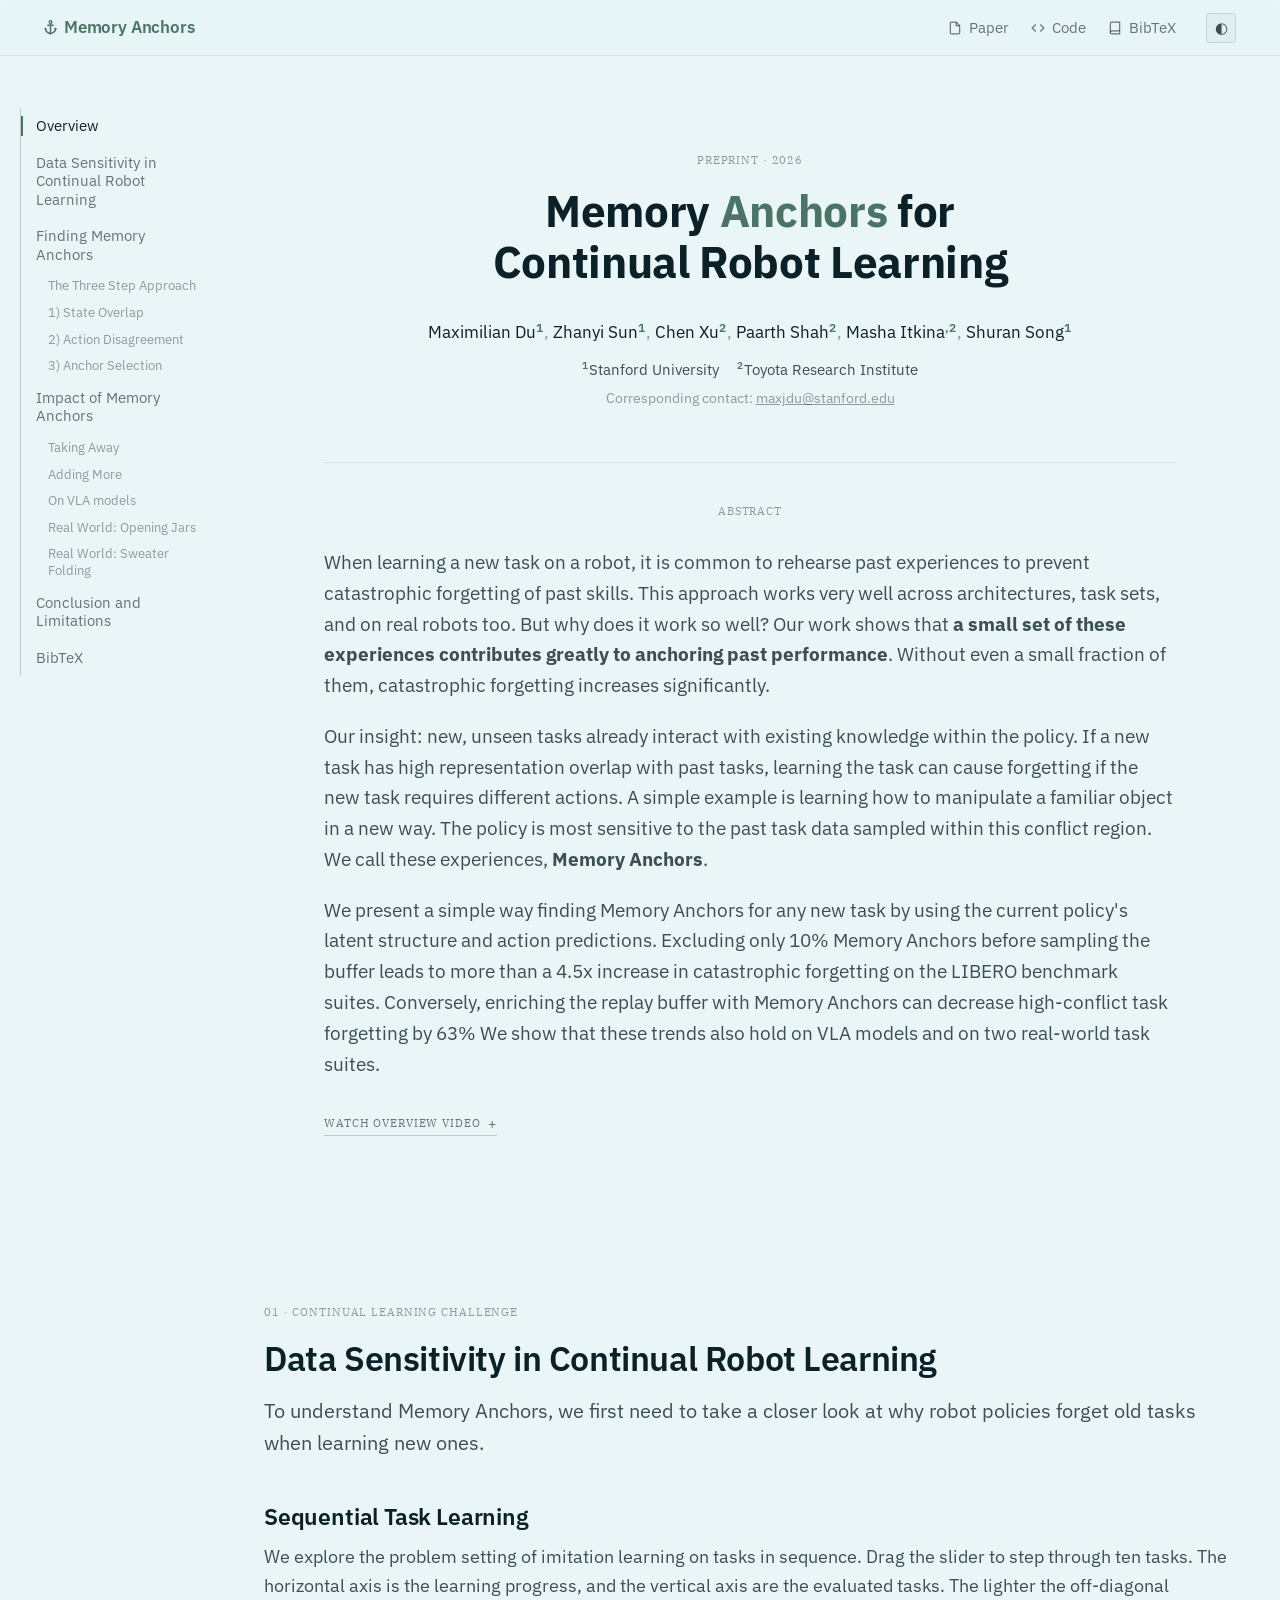
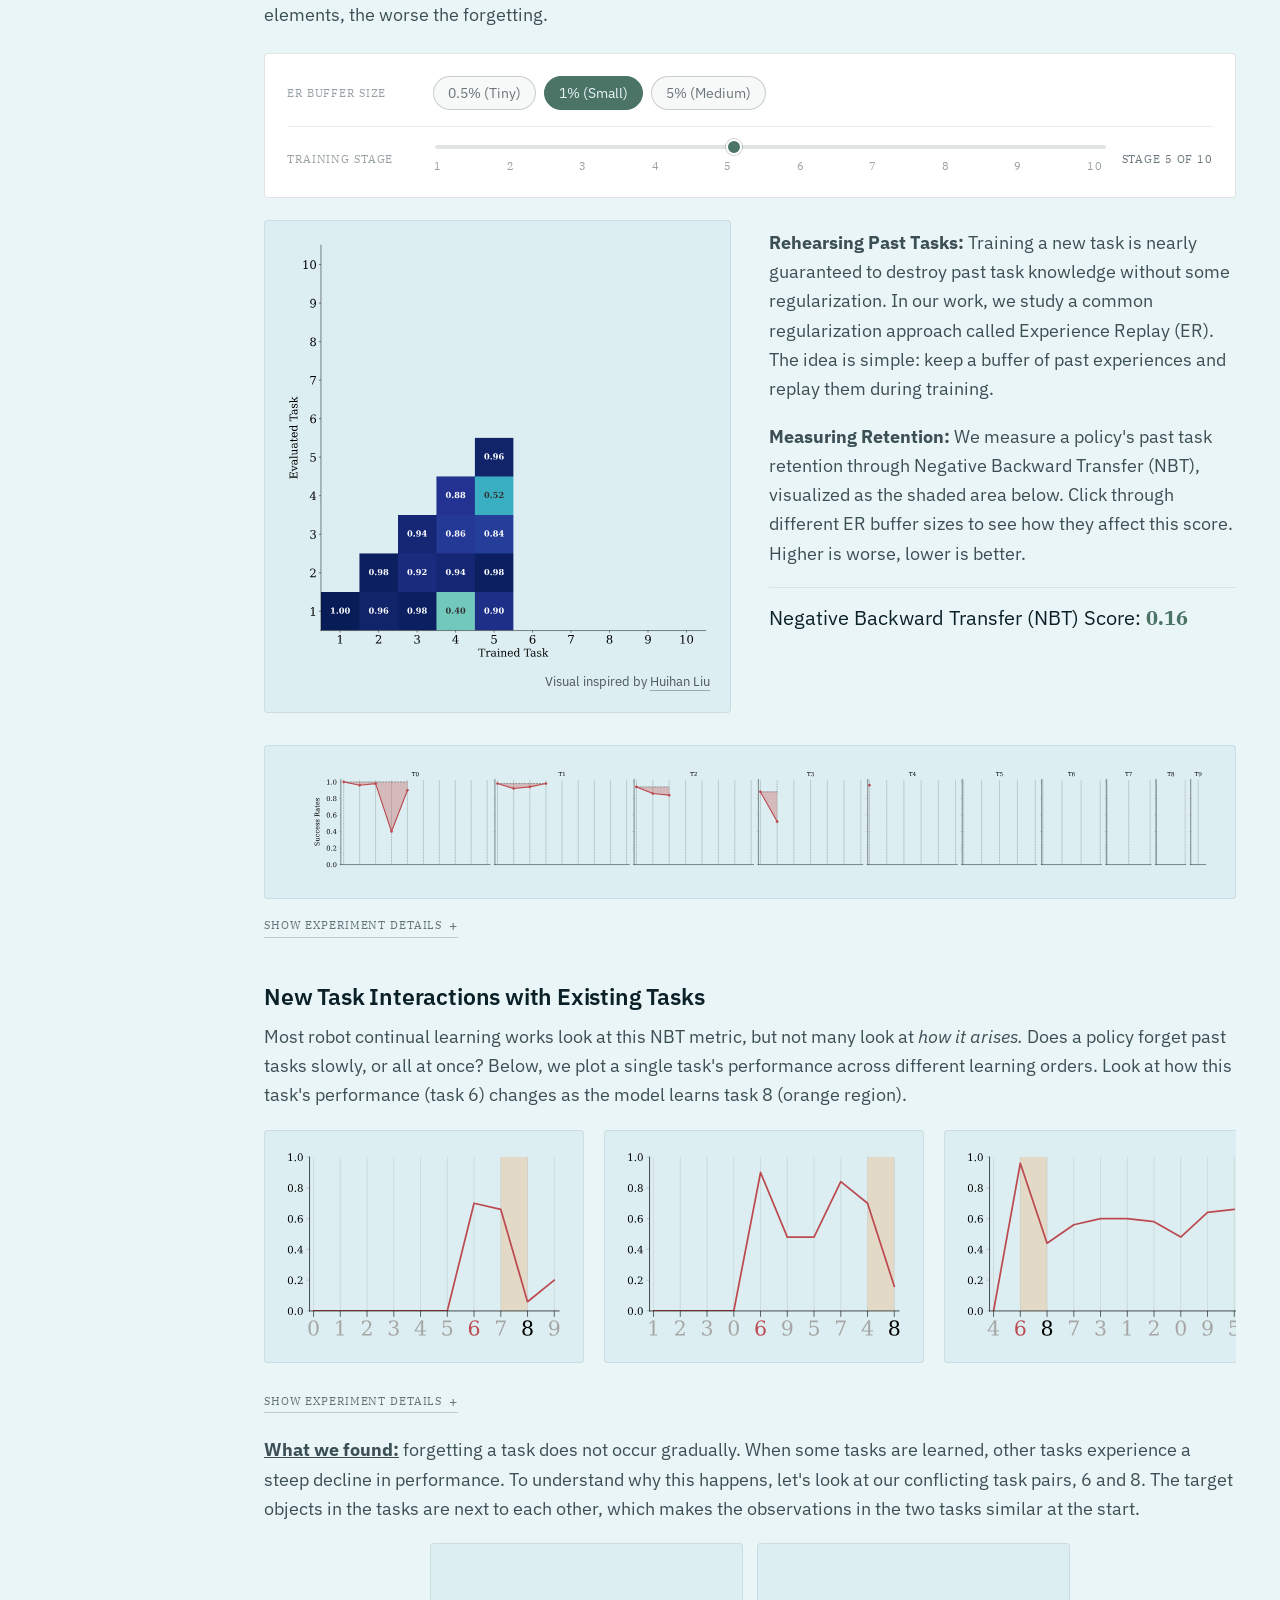
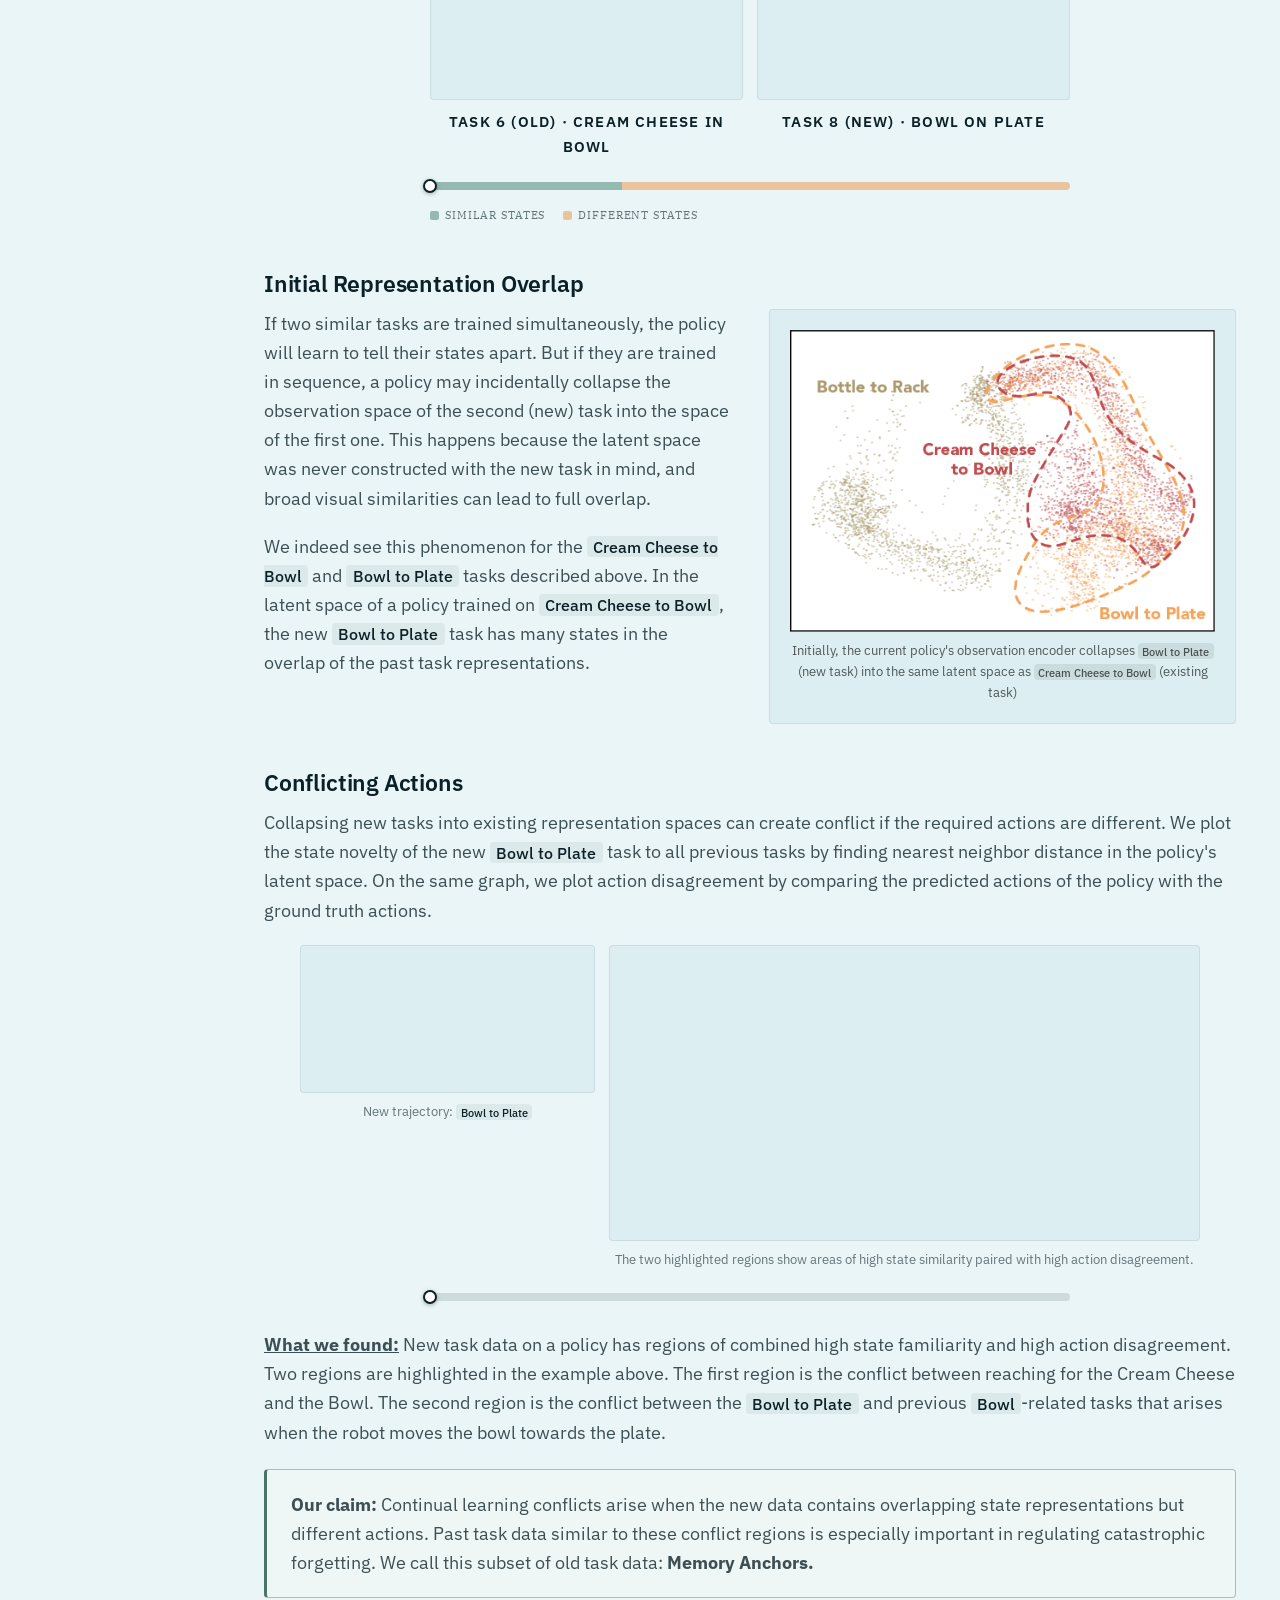
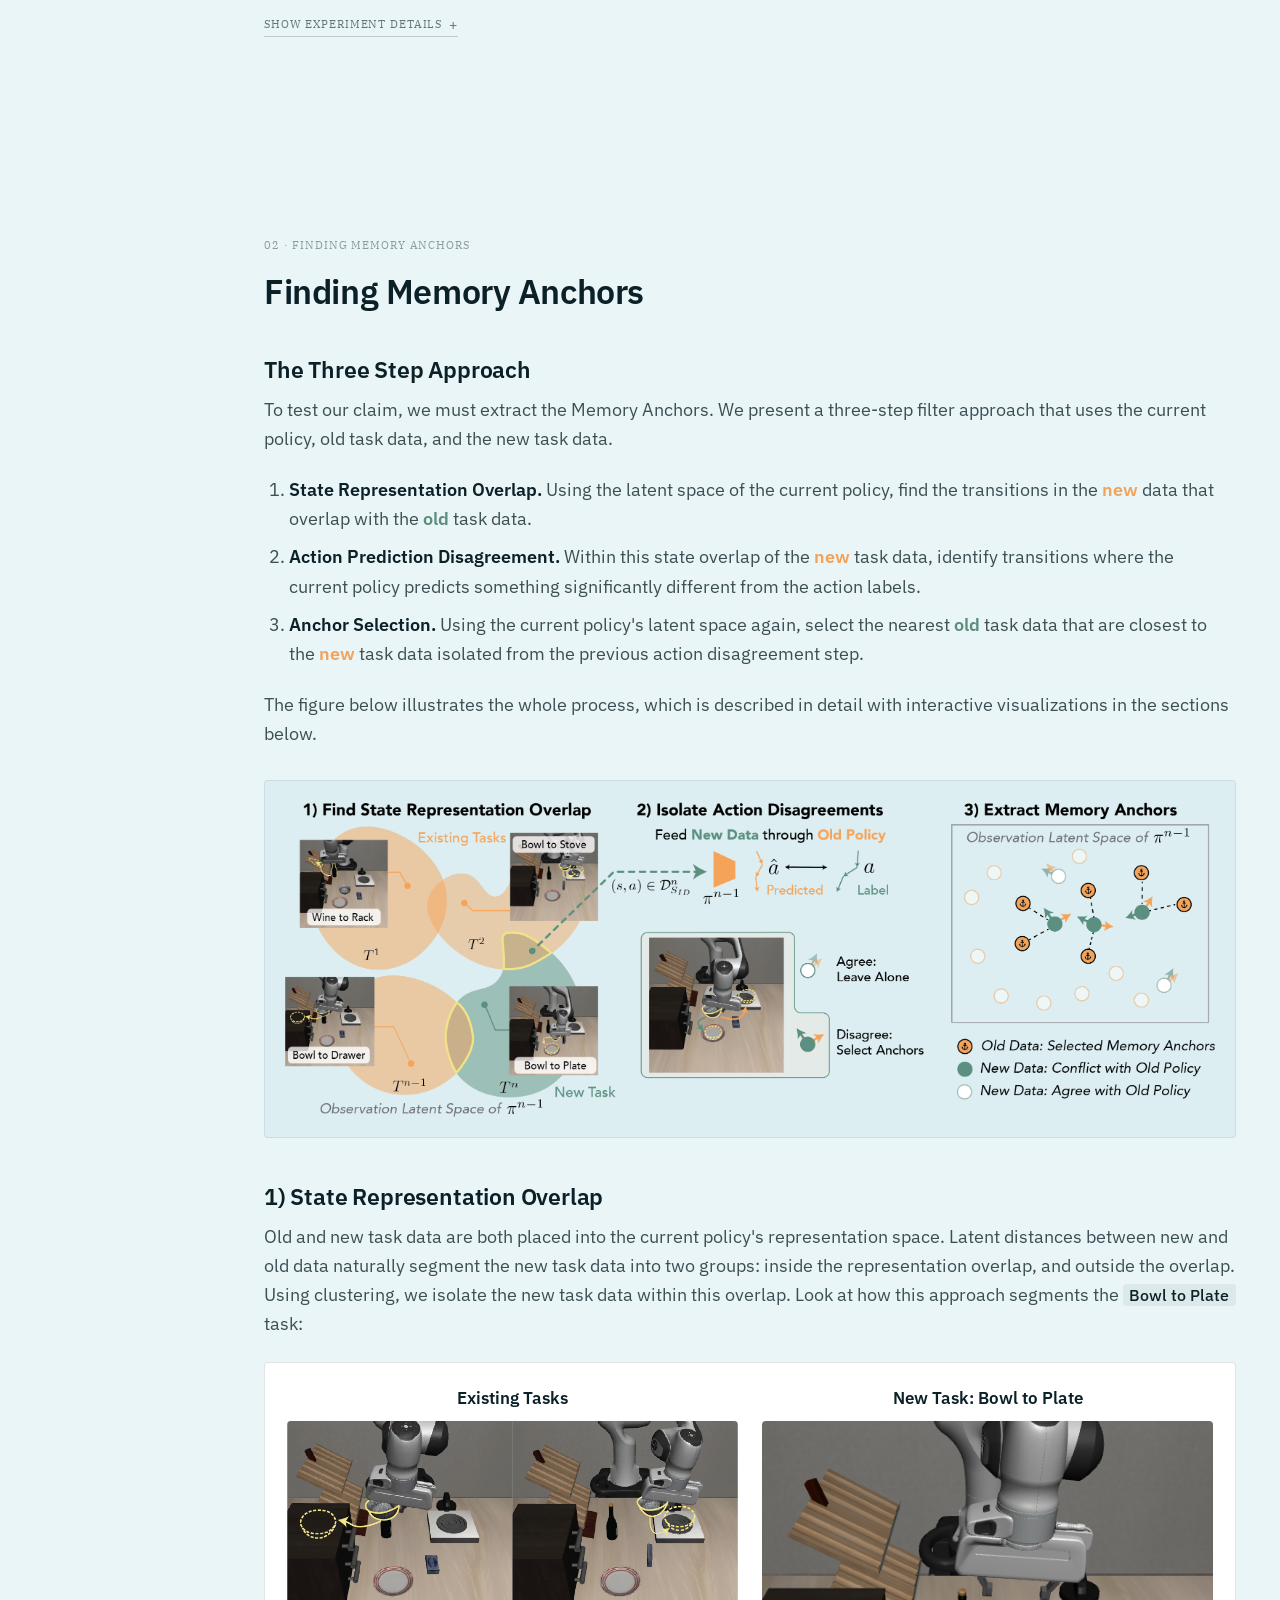
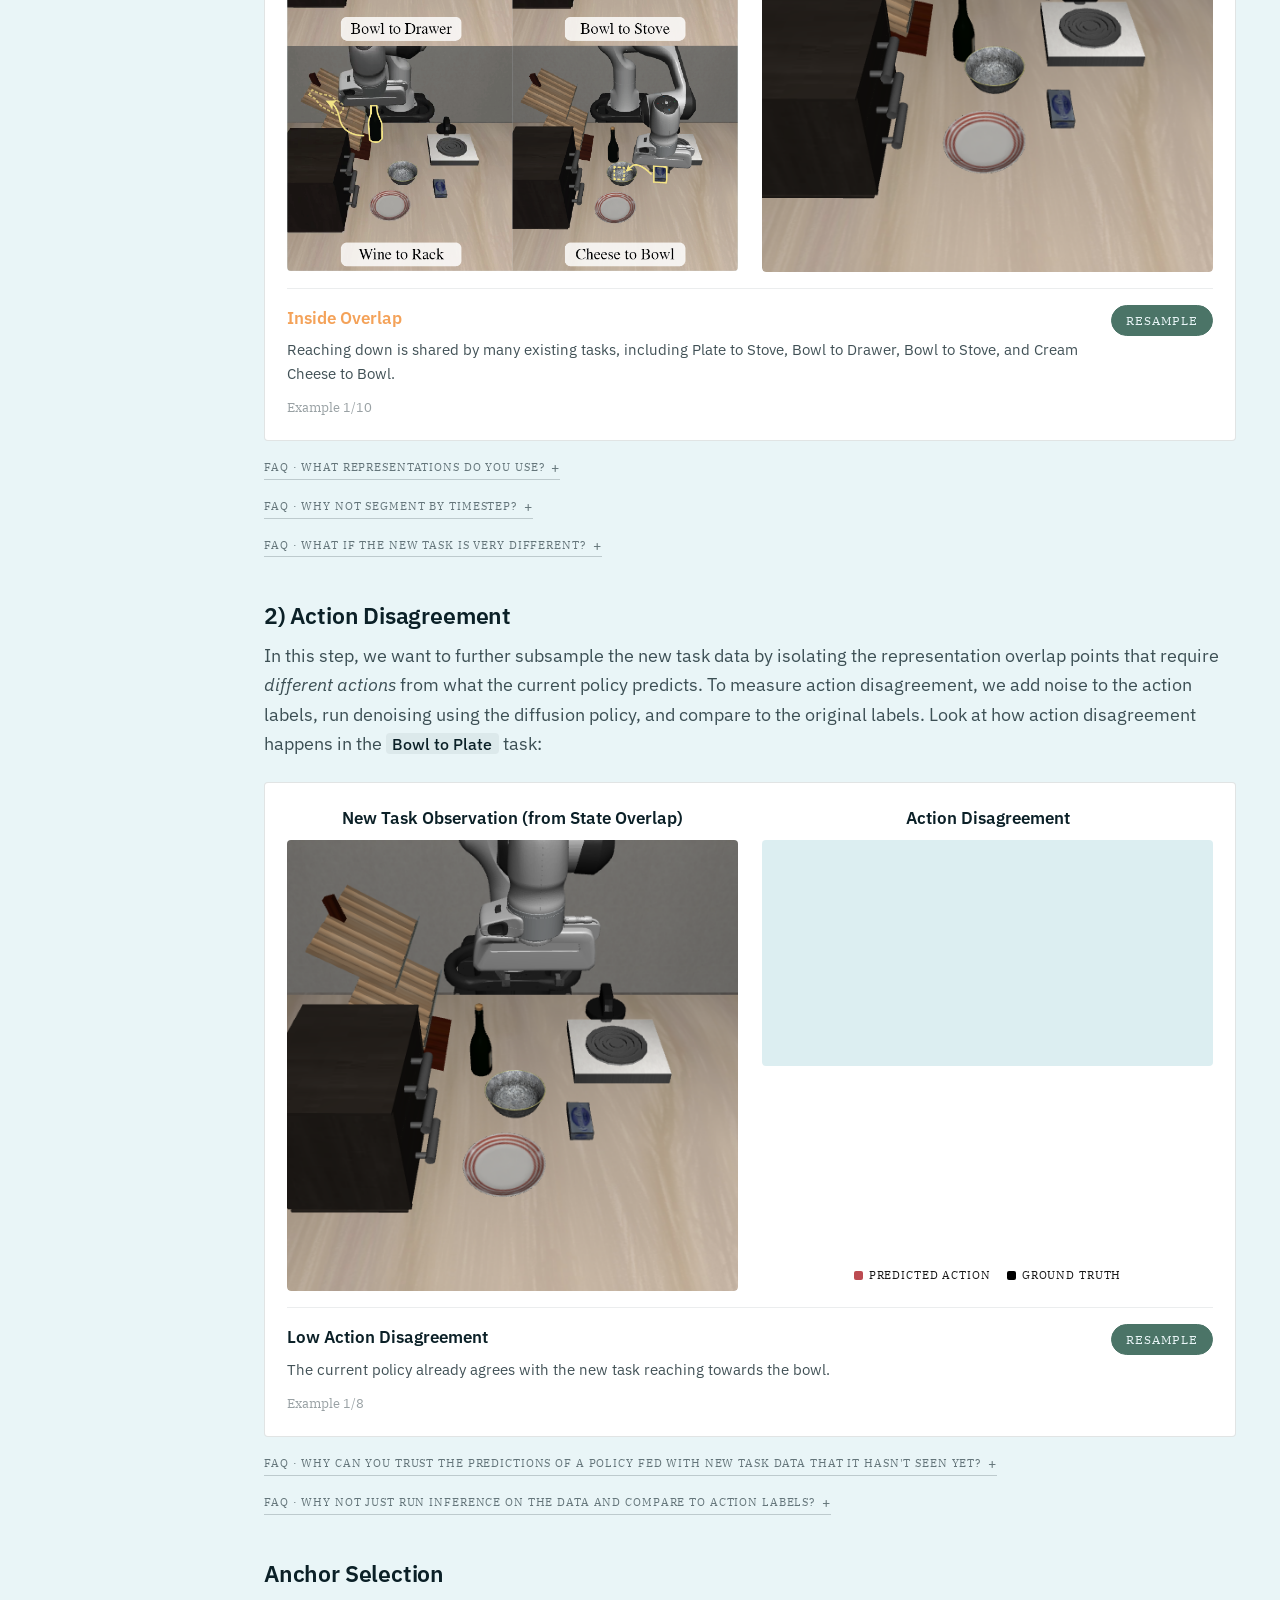
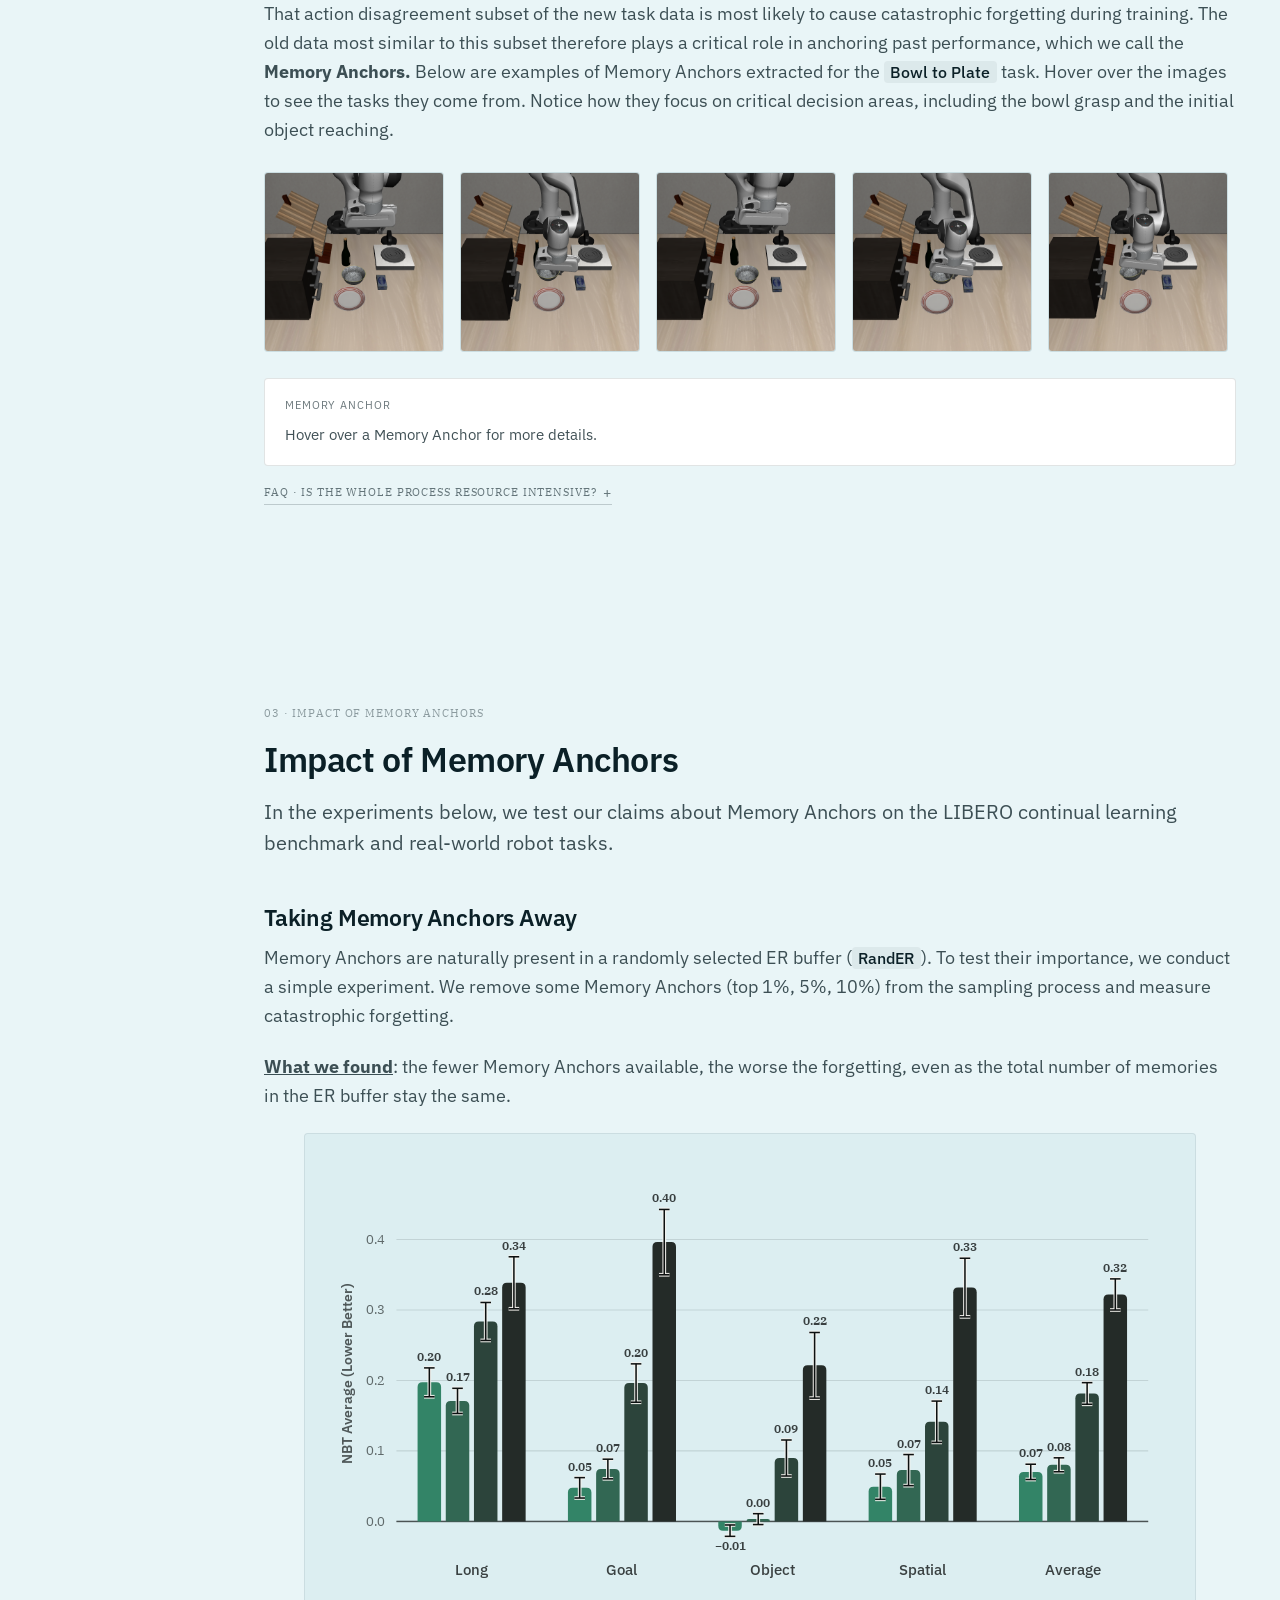
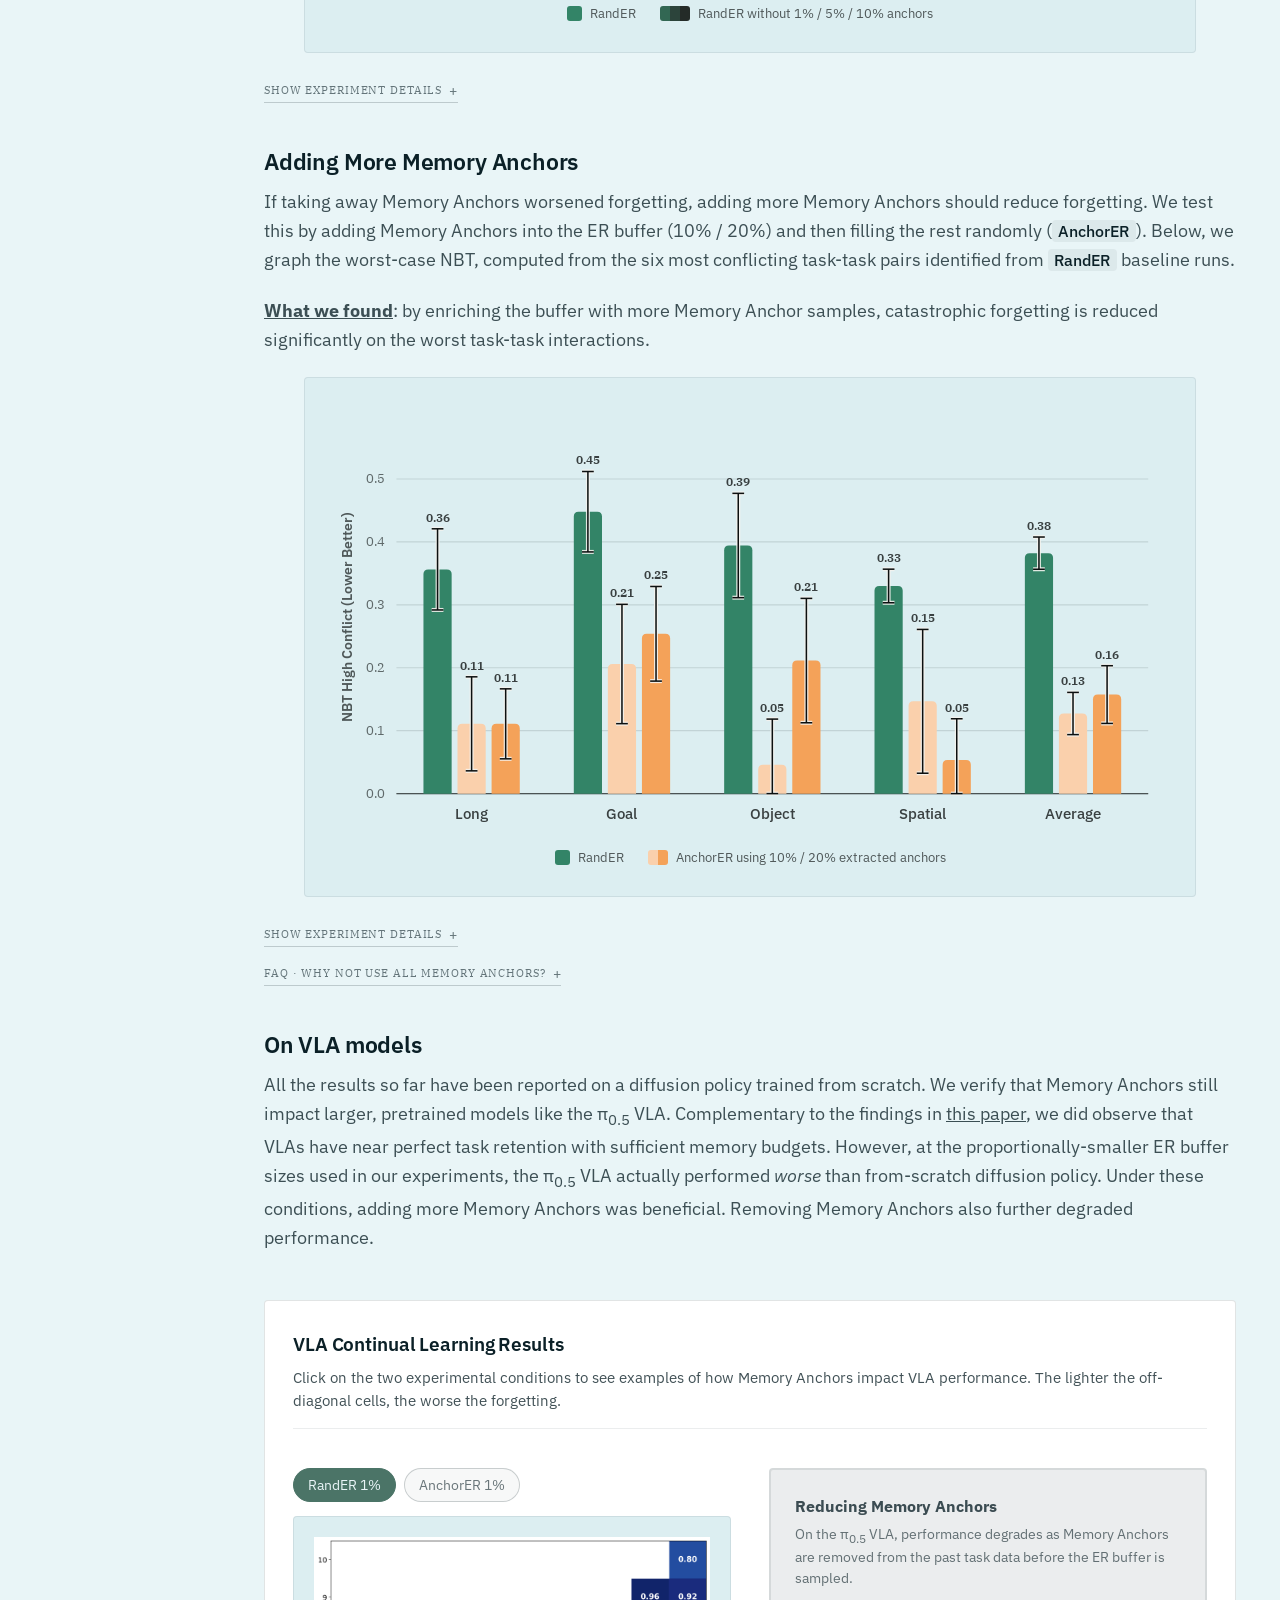
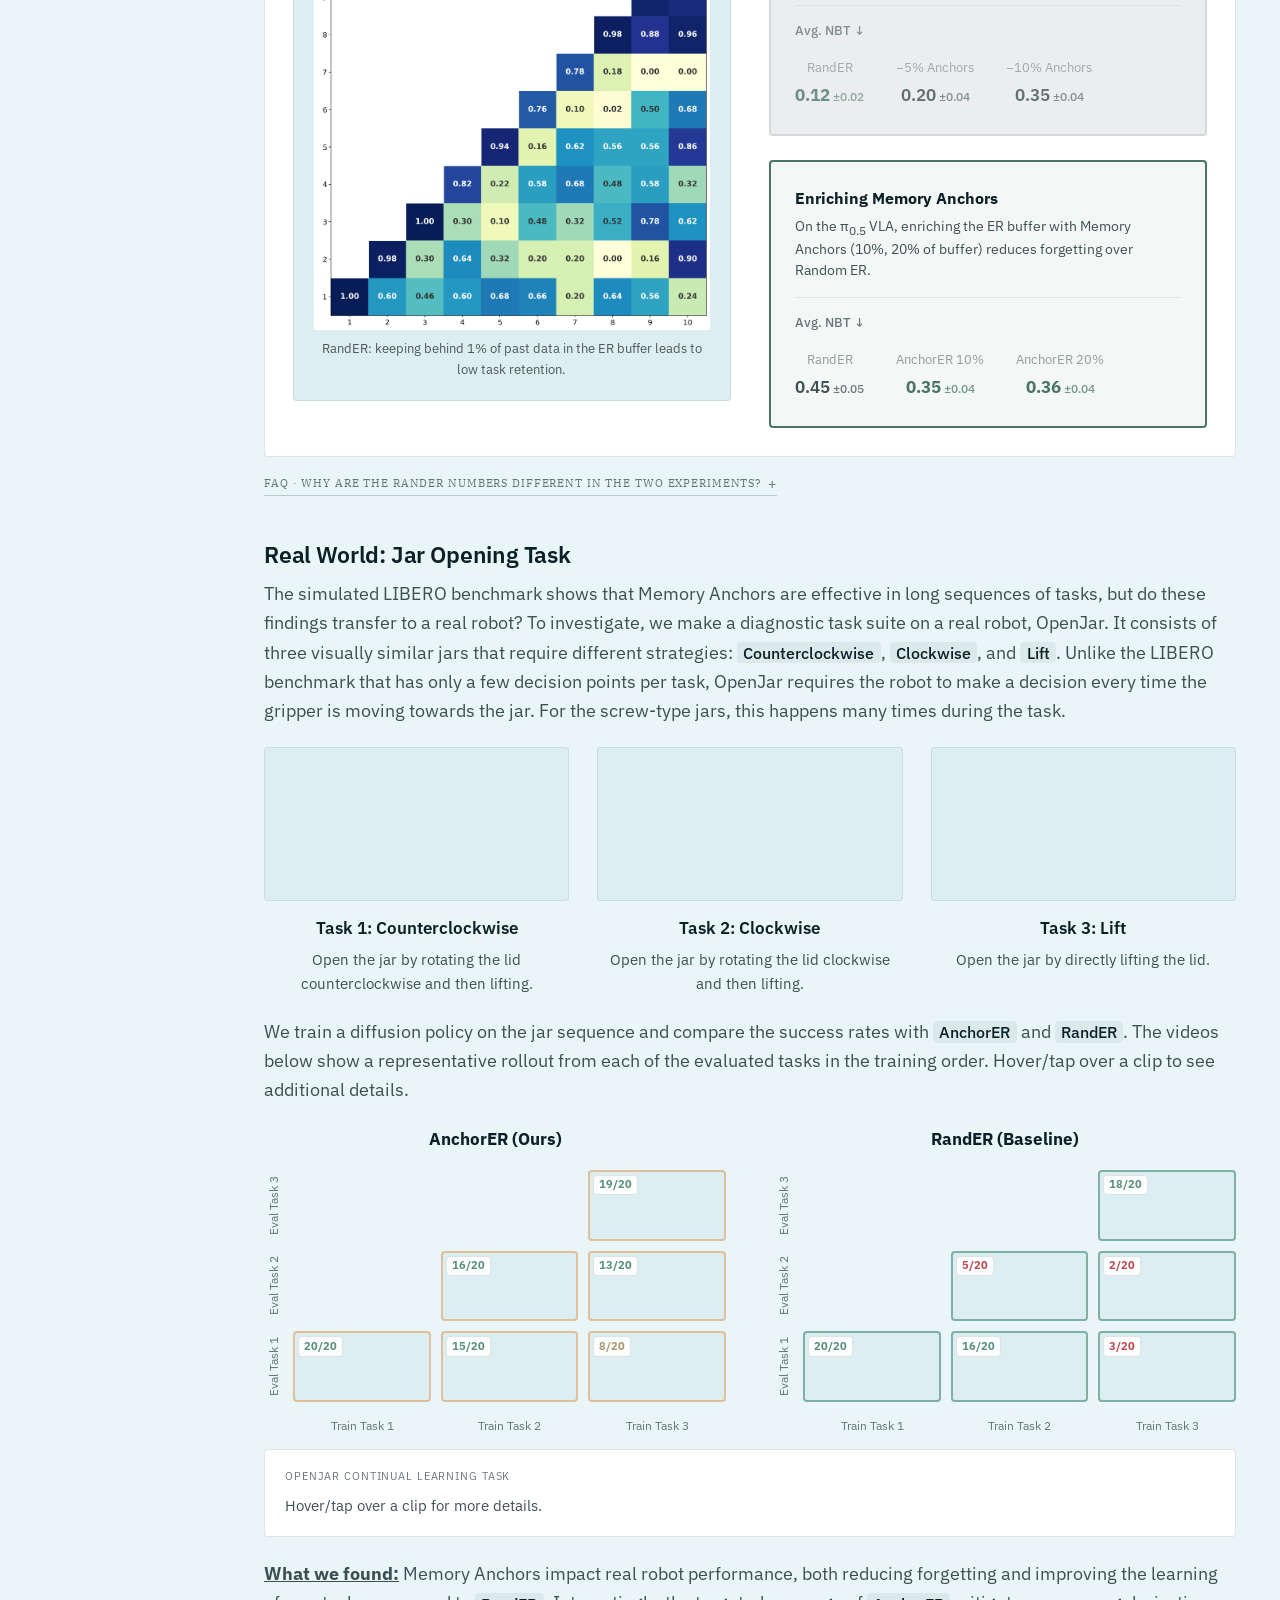
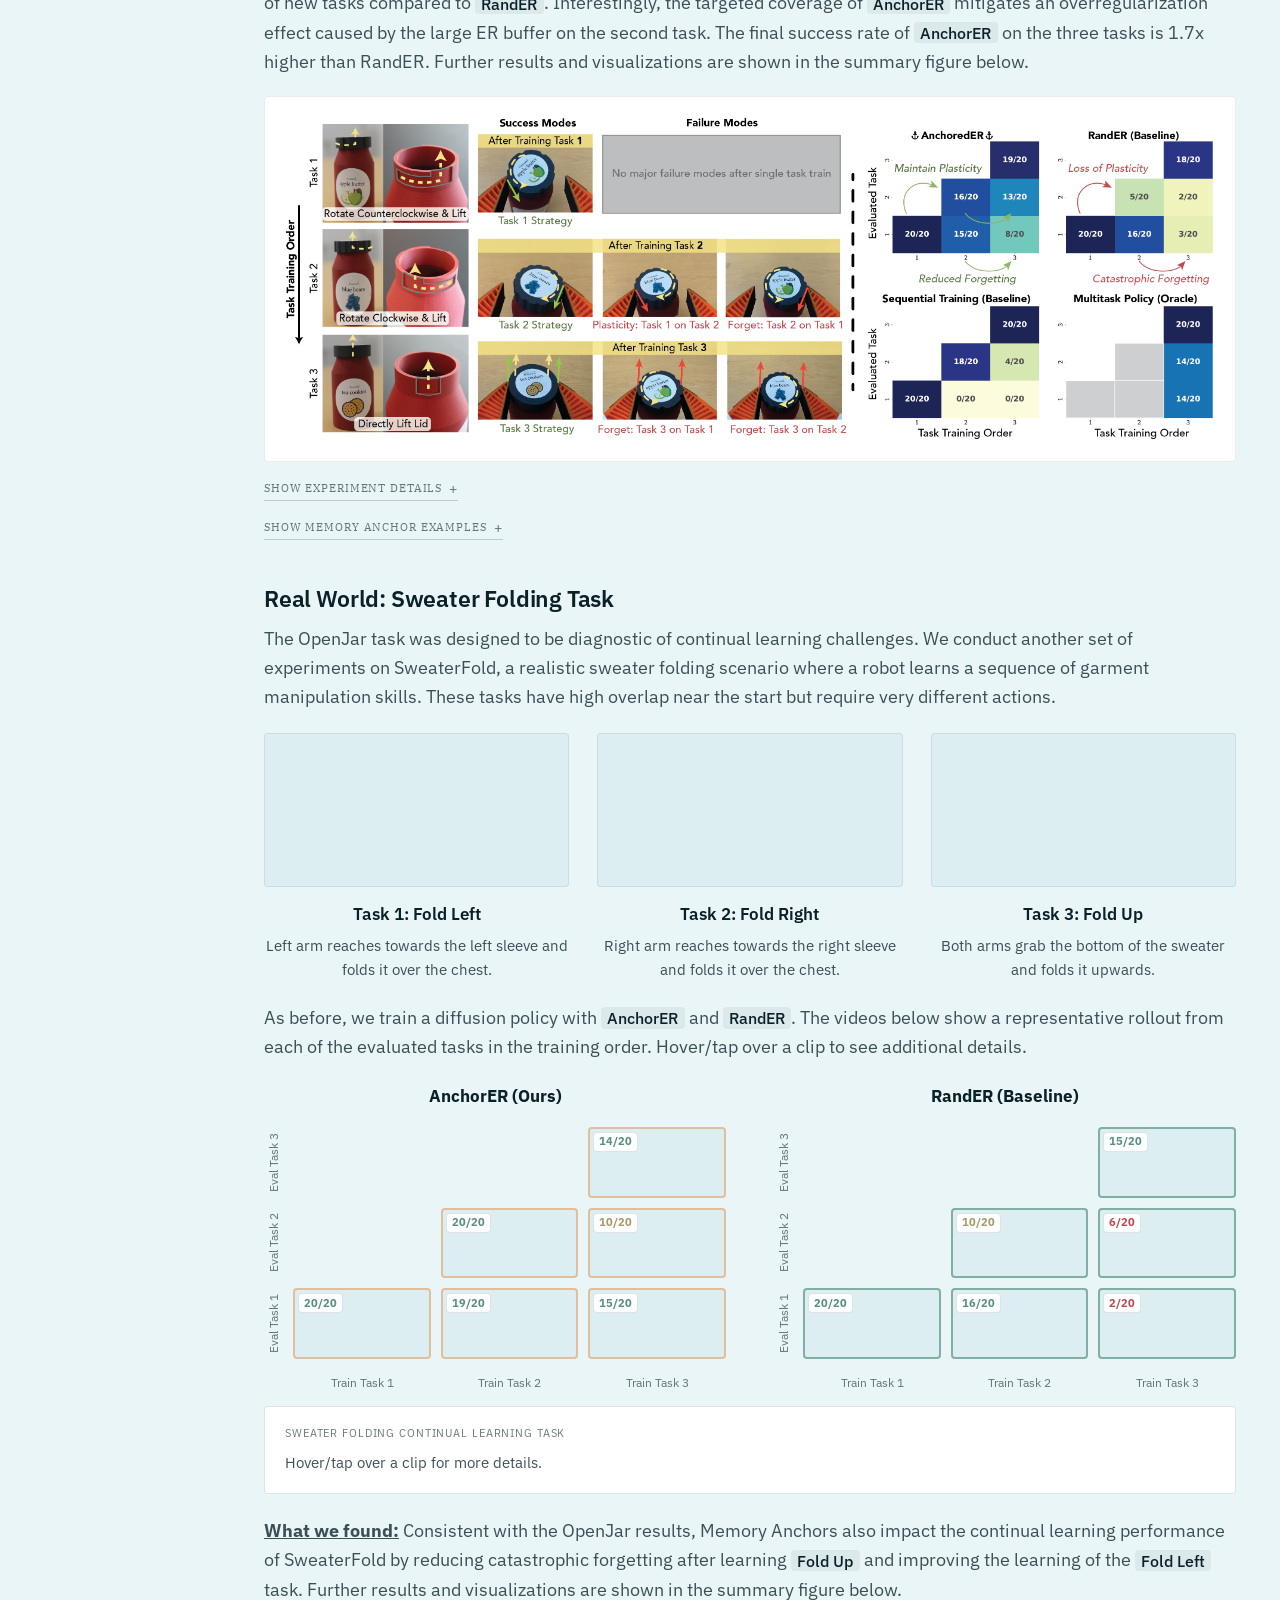
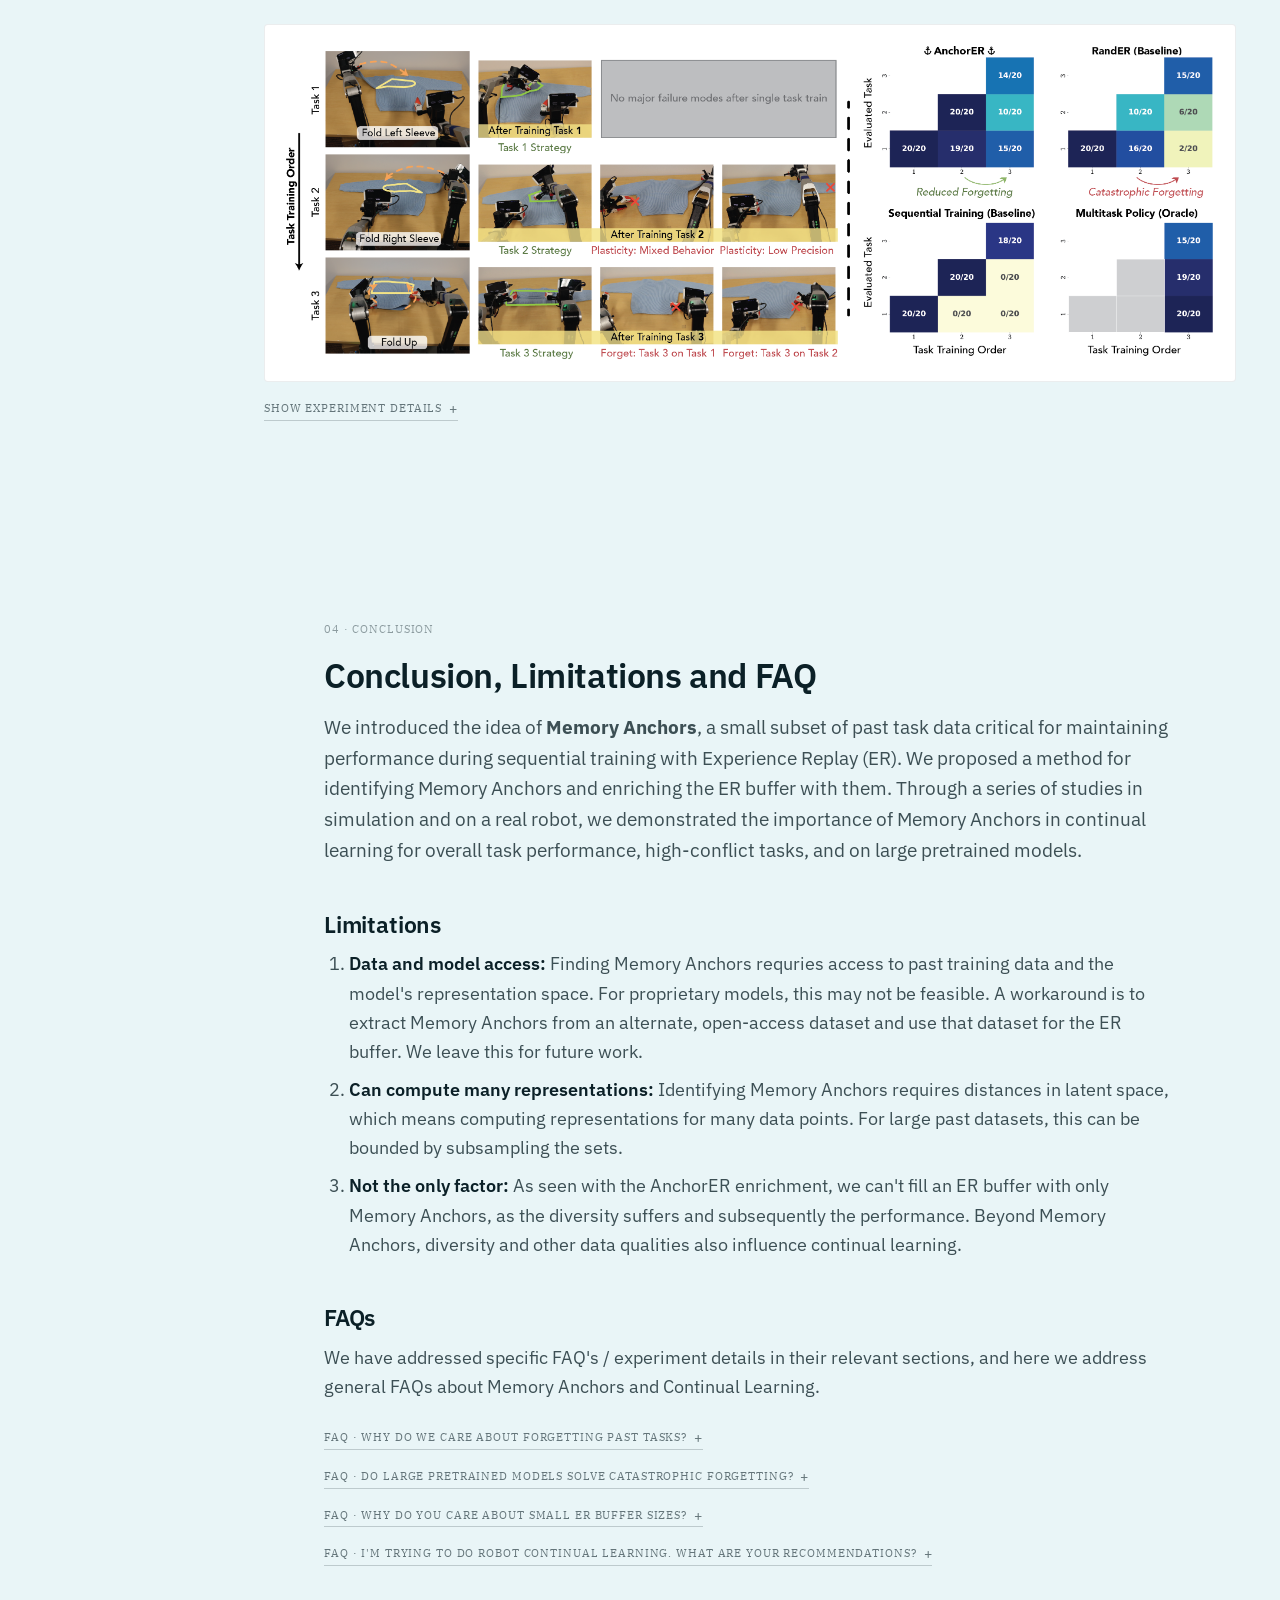
==== index.html @ 1963b254 "make mobile friendly" ====
<!doctype html>
<html lang="en" data-theme="day">
<head>
  <meta charset="utf-8">
  <meta name="viewport" content="width=device-width,initial-scale=1">
  <title>MemoryAnchors</title>
  <link rel="preconnect" href="https://fonts.googleapis.com">
  <link rel="preconnect" href="https://fonts.gstatic.com" crossorigin>
  <link href="https://fonts.googleapis.com/css2?family=IBM+Plex+Sans:ital,wght@0,400;0,500;0,600;0,700;1,400&family=IBM+Plex+Serif:wght@400;500;600&display=swap" rel="stylesheet">
  <link rel="stylesheet" href="css/style.css">
  <script>
    (function () {
      try {
        var t = localStorage.getItem('theme');
        if (t === 'night' || t === 'day') document.documentElement.setAttribute('data-theme', t);
      } catch (e) {}
    })();
  </script>
</head>
<body>

  <nav class="nav" aria-label="Page navigation">
    <div class="nav__in">
      <a class="nav__brand" href="#top">
        <svg class="nav__brand-icon" viewBox="0 0 6.16 7.1" aria-hidden="true"><path d="M3.45,2.14c.32,0,.64,0,.96,0,.2,0,.21.02.21.22,0,.1,0,.2,0,.31,0,.13-.05.19-.18.18-.29,0-.57,0-.86,0-.05,0-.09,0-.14,0v3.03c.65-.04,1.45-.62,1.6-1.38-.06,0-.11,0-.16,0-.12,0-.17-.1-.1-.19.19-.24.39-.47.59-.7.06-.07.13-.07.19,0,.19.23.39.46.58.69.08.09.02.19-.1.2-.23.02-.23.02-.3.25-.3.98-.99,1.54-1.95,1.8-.11.03-.22.04-.34.07.05.22-.13.32-.26.44-.03.03-.13.05-.16.02-.14-.12-.33-.21-.29-.45-.21-.05-.42-.09-.61-.16-.89-.33-1.5-.93-1.71-1.88-.02-.08-.05-.09-.12-.1-.09,0-.22-.01-.26-.07-.07-.1.06-.18.11-.25.14-.18.29-.35.43-.52.11-.13.16-.13.28,0,.17.2.34.4.5.61.03.04.07.13.05.17-.02.04-.1.05-.16.07-.03,0-.07,0-.11,0,.12.68.86,1.31,1.59,1.38v-3.05c-.06,0-.11,0-.16,0-.28,0-.57,0-.85,0-.13,0-.18-.05-.17-.18,0-.11,0-.22,0-.33,0-.17.03-.2.19-.2.28,0,.57,0,.85,0,.05,0,.09,0,.15,0,0-.06,0-.11,0-.16.01-.1-.02-.15-.12-.2-.38-.21-.56-.66-.45-1.07C2.29.28,2.67,0,3.11,0c.4,0,.77.29.88.68.12.39-.03.84-.38,1.04-.18.1-.2.22-.16.41ZM3.43.95c0-.2-.15-.36-.35-.36-.19,0-.35.15-.36.35,0,.2.16.37.35.37.19,0,.35-.16.35-.36Z"/></svg>
        Memory Anchors
      </a>
      <!-- <span class="nav__title">A minimal, flex-π inspired template</span> -->
      <div class="nav__actions">
        <a class="navbtn" href="#" aria-label="Paper">
          <svg viewBox="0 0 24 24" fill="none" stroke="currentColor" stroke-width="2" aria-hidden="true"><path d="M14 2H6a2 2 0 0 0-2 2v16a2 2 0 0 0 2 2h12a2 2 0 0 0 2-2V8z"/><path d="M14 2v6h6"/></svg>
          <span class="navbtn__label">Paper</span>
        </a>
        <a class="navbtn" href="#" aria-label="Code">
          <svg viewBox="0 0 24 24" fill="none" stroke="currentColor" stroke-width="2" aria-hidden="true"><path d="M16 18l6-6-6-6M8 6l-6 6 6 6"/></svg>
          <span class="navbtn__label">Code</span>
        </a>
        <a class="navbtn" href="#bibtex" aria-label="BibTeX">
          <svg viewBox="0 0 24 24" fill="none" stroke="currentColor" stroke-width="2" aria-hidden="true"><path d="M4 19.5A2.5 2.5 0 0 1 6.5 17H20"/><path d="M6.5 2H20v20H6.5A2.5 2.5 0 0 1 4 19.5v-15A2.5 2.5 0 0 1 6.5 2z"/></svg>
          <span class="navbtn__label">BibTeX</span>
        </a>
      </div>
      <button class="themebtn" type="button" id="theme-toggle" aria-label="Switch between light and dark">◐</button>
    </div>
  </nav>

  <aside class="rail" aria-label="On this page">
    <nav class="rail__links">
      <a data-level="1" href="#overview">Overview</a>
      <a data-level="1" href="#challenge">Data Sensitivity in Continual Robot Learning</a>
      <!-- <a data-level="2" data-part="challenge" href="#challenge-setup">Sequential Task Learning</a>
      <a data-level="2" data-part="challenge" href="#challenge-why-hard">New Task Interactions with Existing Tasks</a>
      <a data-level="2" data-part="challenge" href="#challenge-representation-overlap">Initial Representation Overlap</a>
      <a data-level="2" data-part="challenge" href="#challenge-conflicting-actions">Conflicting Actions</a> -->
      <a data-level="1" href="#finding">Finding Memory Anchors</a>
      <a data-level="2" data-part="finding" href="#finding-three-step-approach">The Three Step Approach</a>
      <a data-level="2" data-part="finding" href="#finding-state-overlap">1) State Overlap</a>
      <a data-level="2" data-part="finding" href="#finding-action-disagreement">2) Action Disagreement</a>
      <a data-level="2" data-part="finding" href="#finding-anchor-selection">3) Anchor Selection</a>
      <a data-level="1" href="#impact">Impact of Memory Anchors</a>
      <a data-level="2" data-part="impact" href="#impact-taking-away">Taking Away</a>
      <a data-level="2" data-part="impact" href="#impact-adding-more">Adding More</a>
      <a data-level="2" data-part="impact" href="#impact-vla">On VLA models</a>
      <a data-level="2" data-part="impact" href="#impact-jar-opening">Real World: Opening Jars</a>
      <a data-level="2" data-part="impact" href="#impact-sweater-folding">Real World: Sweater Folding</a>
      <a data-level="1" href="#conclusion">Conclusion and Limitations</a>
      <!-- <a data-level="2" data-part="conclusion" href="#conclusion-limitations">Limitations</a> -->
      <!-- <a data-level="2" data-part="conclusion" href="#faq">FAQs</a> -->
      <a data-level="1" href="#bibtex">BibTeX</a>
    </nav>
  </aside>

  <main id="top">
    <header class="hero" id="overview">
      <div class="wrap wrap--mid">
        <p class="eyebrow">Preprint &middot; 2026</p>
        <h1 class="hero__title">Memory <span class="mark">Anchors</span> for Continual Robot Learning</h1>
        <p class="authors">
          Maximilian Du<sup>1</sup><span class="sep">, </span>Zhanyi Sun<sup>1</sup><span class="sep">, </span>Chen Xu<sup>2</sup><span class="sep">, </span>Paarth Shah<sup>2</sup><span class="sep">, </span>Masha Itkina<sup>,2</sup><span class="sep">, </span></span>Shuran Song<sup>1</sup>
        </p>
        <div class="affils">
          <span><sup>1</sup>Stanford University</span>
          <span><sup>2</sup>Toyota Research Institute</span>
        </div>
        <p class="eqc">Corresponding contact: <a href="mailto:maxjdu@stanford.edu">maxjdu@stanford.edu</a></p>
        <!-- <p class="eqc"><sup>*</sup>Equal contribution. &nbsp; <sup>&dagger;</sup>Equal advising.</p> -->

        <div class="hero__abstract">
          <p class="eyebrow hero__abstract-label">Abstract</p>
          <div class="prose">
            <p>When learning a new task on a robot, it is common to rehearse past experiences to prevent catastrophic forgetting of past skills. This approach works very well across architectures, task sets, and on real robots too. But why does it work so well? Our work shows that <b>a small set of these experiences contributes greatly to anchoring past performance</b>. Without even a small fraction of them, catastrophic forgetting increases significantly.</p>
            <p>Our insight: new, unseen tasks already interact with existing knowledge within the policy. If a new task has high representation overlap with past tasks, learning the task can cause forgetting if the new task requires different actions. A simple example is learning how to manipulate a familiar object in a new way. The policy is most sensitive to the past task data sampled within this conflict region. We call these experiences, <b>Memory Anchors</b>. </p>
            <p>We present a simple way finding Memory Anchors for any new task by using the current policy's latent structure and action predictions. Excluding only 10% Memory Anchors before sampling the buffer leads to more than a 4.5x increase in catastrophic forgetting on the LIBERO benchmark suites. Conversely, enriching the replay buffer with Memory Anchors can decrease high-conflict task forgetting by 63% We show that these trends also hold on VLA models and on two real-world task suites.</p>
          </div>
          <details class="disclosure">
            <summary class="disclosure__summary">Watch Overview Video</summary>
            <div class="disclosure__body">
              <!-- TODO: swap VIDEO_ID below for the YouTube video id - the part
                   after "watch?v=" or after "youtu.be/". Nothing else to change. -->
              <div class="videoembed">
                <iframe src="https://www.youtube.com/embed/6HsdWOMSl8c"
                        title="Memory Anchors overview video" loading="lazy"
                        allow="accelerometer; autoplay; clipboard-write; encrypted-media; gyroscope; picture-in-picture; web-share"
                        referrerpolicy="strict-origin-when-cross-origin" allowfullscreen></iframe>
              </div>
            </div>
          </details>
        </div>
      </div>
    </header>

    <section id="challenge" class="section">
      <div class="wrap wrap--wide reveal">
        <p class="eyebrow">01 &middot; Continual Learning Challenge</p>
        <h2 class="sec__title">Data Sensitivity in Continual Robot Learning</h2>
        <p class="sec__sub sec__sub--full">To understand Memory Anchors, we first need to take a closer look at why robot policies forget old tasks when learning new ones.</p>
        <div class="sub" id="challenge-setup">
          <h3 class="sub__title">Sequential Task Learning</h3>
          <p class="sub__lede">We explore the problem setting of imitation learning on tasks in sequence. Drag the slider to step through ten tasks. The horizontal axis is the learning progress, and the vertical axis are the evaluated tasks. The lighter the off-diagonal elements, the worse the forgetting.</p>

          <div class="stagepanel">
            <div class="stagepanel__row">
              <span class="stagepanel__key">ER buffer size</span>
              <div class="settings-toggle" role="group" aria-label="Memory budget setting">
                <button type="button" class="settings-toggle__btn" data-folder="005" data-nbt="0.31" aria-pressed="false">0.5% (Tiny)</button>
                <button type="button" class="settings-toggle__btn" data-folder="01" data-nbt="0.16" aria-pressed="true">1% (Small)</button>
                <button type="button" class="settings-toggle__btn" data-folder="05" data-nbt="0.01" aria-pressed="false">5% (Medium)</button>
              </div>
            </div>
            <div class="stagepanel__row">
              <span class="stagepanel__key">Training stage</span>
              <div class="stageplayer__controls">
                <input type="range" id="stage-slider" class="stageplayer__slider" min="1" max="10" step="1" value="5" aria-label="Training stage" aria-valuetext="Stage 5">
                <div class="stageplayer__ticks" aria-hidden="true">
                  <span>1</span><span>2</span><span>3</span><span>4</span><span>5</span><span>6</span><span>7</span><span>8</span><span>9</span><span>10</span>
                </div>
              </div>
              <span class="stageplayer__label">Stage <span id="stage-label">5</span> of 10</span>
            </div>
          </div>

          <div class="stagesplit">
            <div class="stageplayer">
              <div class="stageplayer__frame">
                <img id="stage-img" src="assets/sequential_learning/01/stage04_continual_success_matrix.svg" alt="Continual learning success matrix at training stage 5">
                <p class="stageplayer__credit">Visual inspired by <a href="https://continual-vlas.github.io/forget-me-not/" target="_blank" rel="noopener noreferrer">Huihan Liu</a></p>
              </div>
            </div>

            <div class="stagesplit__prose prose">
              <p><b>Rehearsing Past Tasks:</b> Training a new task is nearly guaranteed to destroy past task knowledge without some regularization. In our work, we study a common regularization approach called Experience Replay (ER). The idea is simple: keep a buffer of past experiences and replay them during training.</p>
              <p><b>Measuring Retention:</b> We measure a policy's past task retention through Negative Backward Transfer (NBT), visualized as the shaded area below. Click through different ER buffer sizes to see how they affect this score. Higher is worse, lower is better.</p>
              <p class="nbt-readout">Negative Backward Transfer (NBT) Score: <span class="nbt-readout__value" id="nbt-value">0.42</span></p>
            </div>
          </div>

          <div class="stageplayer stageplayer--full">
            <div class="stageplayer__frame zoomfig">
              <img id="stage-img-2" src="assets/sequential_learning/01/stage04_figure_ready_successes_plot.svg" alt="Figure-ready successes plot at training stage 5">
            </div>
            <p class="zoomfig__hint">Swipe across the figure to read &rarr;</p>
          </div>

          <details class="disclosure">
            <summary class="disclosure__summary">Show Experiment Details</summary>
            <div class="disclosure__body">
              <p>Diffusion U-Net policy with Resnet-18 encoder. Results shown on the canonical LIBERO-Goal ordering on the 50 supplied test-time reset states. Buffer percentage represents percentage of the past task data used in the ER buffer, sampled randomly at the start of every task.</p>
            </div>
          </details>
        </div>

          <div class="sub" id="challenge-why-hard">
          <h3 class="sub__title">New Task Interactions with Existing Tasks</h3>
          <p class="sub__lede">Most robot continual learning works look at this NBT metric, but not many look at <em>how it arises.</em> Does a policy forget past tasks slowly, or all at once? Below, we plot a single task's performance across different learning orders. Look at how this task's performance (task 6) changes as the model learns task 8 (orange region).</p>

          <div class="orderings">
            <div class="orderings__track" tabindex="0" aria-label="Performance on 'put the cream cheese in the bowl' across different learning-order positions, scrollable">
              <figure class="orderings__card">
                <div class="orderings__frame">
                  <img src="assets/task_orderings/put_the_cream_cheese_in_the_bowl_series_task0.svg" alt="Put the cream cheese in the bowl: performance when learned at position 0" loading="lazy">
                </div>
                <!-- <figcaption class="orderings__caption">Order 0</figcaption> -->
              </figure>
              <figure class="orderings__card">
                <div class="orderings__frame">
                  <img src="assets/task_orderings/put_the_cream_cheese_in_the_bowl_series_task5.svg" alt="Put the cream cheese in the bowl: performance when learned at position 1" loading="lazy">
                </div>
                <!-- <figcaption class="orderings__caption">Order 1</figcaption> -->
              </figure>
              <figure class="orderings__card">
                <div class="orderings__frame">
                  <img src="assets/task_orderings/put_the_cream_cheese_in_the_bowl_series_task2.svg" alt="Put the cream cheese in the bowl: performance when learned at position 2" loading="lazy">
                </div>
                <!-- <figcaption class="orderings__caption">Order 2</figcaption> -->
              </figure>
              <figure class="orderings__card">
                <div class="orderings__frame">
                  <img src="assets/task_orderings/put_the_cream_cheese_in_the_bowl_series_task4.svg" alt="Put the cream cheese in the bowl: performance when learned at position 3" loading="lazy">
                </div>
                <!-- <figcaption class="orderings__caption">Order 3</figcaption> -->
              </figure>
              <figure class="orderings__card">
                <div class="orderings__frame">
                  <img src="assets/task_orderings/put_the_cream_cheese_in_the_bowl_series_task1.svg" alt="Put the cream cheese in the bowl: performance when learned at position 4" loading="lazy">
                </div>
                <!-- <figcaption class="orderings__caption">Order 4</figcaption> -->
              </figure>
              <figure class="orderings__card">
                <div class="orderings__frame">
                  <img src="assets/task_orderings/put_the_cream_cheese_in_the_bowl_series_task7.svg" alt="Put the cream cheese in the bowl: performance when learned at position 5" loading="lazy">
                </div>
                <!-- <figcaption class="orderings__caption">Order 5</figcaption> -->
              </figure>
            </div>
          </div>
          <details class="disclosure">
            <summary class="disclosure__summary">Show Experiment Details</summary>
            <div class="disclosure__body">
              <p>Diffusion U-Net policy trained on the first few supplied LIBERO task training orderings where task 8 comes after task 6. Using a 1% buffer size.</p>
            </div>
          </details>
          <p class="sub__lede sub__lede--gap"><b><u>What we found:</u></b> forgetting a task does not occur gradually. When some tasks are learned, other tasks experience a steep decline in performance. To understand why this happens, let's look at our conflicting task pairs, 6 and 8. The target objects in the tasks are next to each other, which makes the observations in the two tasks similar at the start.</p>

          <div class="videocompare" data-video-sync>
            <div class="videocompare__media">
              <div class="videocompare__item">
                <video class="videocompare__video" src="assets/task_comparisons/cream_cheese_in_bowl.mp4" muted playsinline preload="auto"></video>
                <p class="videocompare__caption">Task 6 (Old) &middot; Cream Cheese in Bowl</p>
              </div>
              <div class="videocompare__item">
                <video class="videocompare__video" src="assets/task_comparisons/bowl_on_plate.mp4" muted playsinline preload="auto"></video>
                <p class="videocompare__caption">Task 8 (New) &middot; Bowl on Plate</p>
              </div>
            </div>

            <div class="scrubbar" data-scrubbar data-split="0.3" role="slider" tabindex="0"
                 aria-label="Playback position" aria-valuemin="0" aria-valuemax="100" aria-valuenow="0">
              <div class="scrubbar__track">
                <div class="scrubbar__segment scrubbar__segment--a"></div>
                <div class="scrubbar__segment scrubbar__segment--b"></div>
                <div class="scrubbar__played"></div>
              </div>
              <div class="scrubbar__handle"></div>
            </div>

            <div class="scrubbar__legend">
              <span class="scrubbar__legend-item"><span class="scrubbar__swatch scrubbar__swatch--a"></span>Similar states</span>
              <span class="scrubbar__legend-item"><span class="scrubbar__swatch scrubbar__swatch--b"></span>Different states</span>
            </div>
          </div>

          </div>

          <div class="sub" id="challenge-representation-overlap">
          <h3 class="sub__title">Initial Representation Overlap</h3>

          <div class="stagesplit">
            <div class="stagesplit__prose prose">
              <p>If two similar tasks are trained simultaneously, the policy will learn to tell their states apart. But if they are trained in sequence, a policy may incidentally collapse the observation space of the second (new) task into the space of the first one. This happens because the latent space was never constructed with the new task in mind, and broad visual similarities can lead to full overlap.</p>
              <p>We indeed see this phenomenon for the <code>Cream Cheese to Bowl</code> and <code>Bowl to Plate</code> tasks described above. In the latent space of a policy trained on <code>Cream Cheese to Bowl</code>, the new <code>Bowl to Plate</code> task has many states in the overlap of the past task representations.</p>
            </div>

            <div class="stageplayer">
              <div class="stageplayer__frame">
                <img src="assets/task_comparisons/pca.png" alt="PCA visualization of policy latent states for Cream Cheese to Bowl and Bowl to Plate">
                <p class="stageplayer__credit stageplayer__credit--center">Initially, the current policy's observation encoder collapses <code>Bowl to Plate</code> (new task) into the same latent space as <code>Cream Cheese to Bowl</code> (existing task)</p>
              </div>
            </div>
          </div>
          </div>

          <div class="sub" id="challenge-conflicting-actions">
          <h3 class="sub__title">Conflicting Actions</h3>
          <p class="sub__lede">Collapsing new tasks into existing representation spaces can create conflict if the required actions are different. We plot the state novelty of the new <code>Bowl to Plate</code> task to all previous tasks by finding nearest neighbor distance in the policy's latent space. On the same graph, we plot action disagreement by comparing the predicted actions of the policy with the ground truth actions.</p>
          <div class="videocompare videocompare--wide" data-video-sync>
            <!-- --clip-ar is each clip's intrinsic aspect ratio; .videocompare__item
                 sizes its column by it so both videos render at the same height -->
            <div class="videocompare__media">
              <div class="videocompare__item" style="--clip-ar: 1">
                <video class="videocompare__video" src="assets/task_comparisons/bowl_on_plate_action_dis.mp4" muted playsinline preload="auto"></video>
                <p class="stageplayer__credit stageplayer__credit--center">New trajectory: <code>Bowl to Plate</code></p>
              </div>
              <div class="videocompare__item" style="--clip-ar: 2">
                <video class="videocompare__video" src="assets/task_comparisons/action_state.mp4" muted playsinline preload="auto"></video>
                <p class="stageplayer__credit stageplayer__credit--center">The two highlighted regions show areas of high state similarity paired with high action disagreement.</p>
              </div>
            </div>

            <div class="scrubbar scrubbar--plain" data-scrubbar role="slider" tabindex="0"
                 aria-label="Playback position" aria-valuemin="0" aria-valuemax="100" aria-valuenow="0">
              <div class="scrubbar__track">
                <div class="scrubbar__segment scrubbar__segment--a"></div>
                <div class="scrubbar__segment scrubbar__segment--b"></div>
                <div class="scrubbar__played"></div>
              </div>
              <div class="scrubbar__handle"></div>
            </div>
          </div>
            <p class="sub__lede sub__lede--gap"><b><u>What we found:</u></b> New task data on a policy has regions of combined high state familiarity and high action disagreement. Two regions are highlighted in the example above. The first region is the conflict between reaching for the Cream Cheese and the Bowl. The second region is the conflict between the <code>Bowl to Plate</code> and previous <code>Bowl</code>-related tasks that arises when the robot moves the bowl towards the plate.</p>
            <div class="claimbox">
              <p class="sub__lede"><b>Our claim:</b> Continual learning conflicts arise when the new data contains overlapping state representations but different actions. Past task data similar to these conflict regions is especially important in regulating catastrophic forgetting. We call this subset of old task data: <b>Memory Anchors.</b></p>
            </div>
            <details class="disclosure">
            <summary class="disclosure__summary">Show Experiment Details</summary>
            <div class="disclosure__body">
              <p>Nearest neighbor plot: computed nearest neighbor from the old task data to the current observation using the policy's own observation latent space. Action disagreement plot: added noise to the action label, denoised it using the diffusion policy, and compared the denoised output to the action label.</p>
            </div>
          </details>

        </div>
      </div>
    </section>

    <section id="finding" class="section">
      <div class="wrap wrap--wide reveal">
        <p class="eyebrow">02 &middot; Finding Memory Anchors</p>
        <h2 class="sec__title">Finding Memory Anchors</h2>
        <div class="sub" id="finding-three-step-approach">
          <h3 class="sub__title">The Three Step Approach</h3>
          <p class="sub__lede">To test our claim, we must extract the Memory Anchors. We present a three-step filter approach that uses the current policy, old task data, and the new task data.</p>
          <ol class="sub__lede sub__lede--gap sec__sub--list">
              <li><b>State Representation Overlap.</b> Using the latent space of the current policy, find the transitions in the <span class="hl-new">new</span> data that overlap with the <span class="hl-old">old</span> task data.</li>
              <li><b>Action Prediction Disagreement.</b> Within this state overlap of the <span class="hl-new">new</span> task data, identify transitions where the current policy predicts something significantly different from the action labels.</li>
              <li><b>Anchor Selection.</b> Using the current policy's latent space again, select the nearest <span class="hl-old">old</span> task data that are closest to the <span class="hl-new">new</span> task data isolated from the previous action disagreement step.</li>
            </ol>
            <p class="sub__lede sub__lede--gap">The figure below illustrates the whole process, which is described in detail with interactive visualizations in the sections below.</p>

            <div class="stageplayer stageplayer--full">
              <div class="stageplayer__frame zoomfig">
                <img src="assets/method/methods.png" alt="Overview diagram of the three-step Memory Anchor identification method.">
              </div>
              <p class="zoomfig__hint">Swipe across the figure to read &rarr;</p>
            </div>
          </div>

          <div class="sub" id="finding-state-overlap">
            <h3 class="sub__title">1) State Representation Overlap</h3>
            <p class="sub__lede">Old and new task data are both placed into the current policy's representation space. Latent distances between new and old data naturally segment the new task data into two groups: inside the representation overlap, and outside the overlap. Using clustering, we isolate the new task data within this overlap. Look at how this approach segments the <code>Bowl to Plate</code> task:</p>

            <div class="stagepanel overlappanel" id="overlap-demo-state-overlap" data-overlap-demo>
              <div class="overlappanel__media">
                <div class="overlapdemo__imgwrap">
                  <p class="overlapdemo__tag">Existing Tasks</p>
                  <img class="overlapdemo__img" src="assets/method/existing_tasks.png" alt="Diagram of the state-overlap step.">
                </div>
                <div class="overlapdemo__imgwrap">
                  <p class="overlapdemo__tag">New Task: Bowl to Plate</p>
                  <img class="overlapdemo__img" data-overlap-img src="assets/method/step1.png" alt="Sampled transition from the new task.">
                </div>
              </div>
              <div class="overlappanel__interaction">
                <div class="overlapdemo__info">
                  <p class="overlapdemo__label" data-overlap-label>Inside Overlap</p>
                  <p class="overlapdemo__text" data-overlap-text>Placeholder explanation of why this transition falls inside the state-overlap region.</p>
                  <p class="overlapdemo__count">Example <span data-overlap-index>1</span>/<span data-overlap-total>12</span></p>
                </div>
                <button type="button" class="overlapdemo__btn" data-overlap-resample>Resample</button>
              </div>
            </div>
              <details class="disclosure">
              <summary class="disclosure__summary">FAQ &middot; What representations do you use?</summary>
              <div class="disclosure__body">
                <p>You could use any representation that the current policy uses, but we found the most success using the observation embeddings, a combination of visual embeddings and language embeddings. You can compute the stats (mean, median, nth quartiles) of the pairwise distances between new and old embeddings, and use these features in a K-means clustering algorithm.</p>
              </div>
            </details>
            <details class="disclosure">
              <summary class="disclosure__summary">FAQ &middot; Why not segment by timestep?</summary>
              <div class="disclosure__body">
                <p>While it is true that LIBERO typically starts in state overlap and then diverges, it requires tuning the timestep threshold. This heuristic is also not generally true. In our real robot experiment, state overlap is interleaved throughout a new task trajectory.</p>
              </div>
            </details>
              <details class="disclosure">
              <summary class="disclosure__summary">FAQ &middot; What if the new task is very different?</summary>
              <div class="disclosure__body">
                <p>If the new task is in an entirely different environment (like it happens in LIBERO-Long), clustering still separates closer from further states, as an ordering still exists in latent space. We find that Memory Anchors still impacts highly heterogeneous task sequences (see results), though the selection process becomes less interpretable. </p>
              </div>
            </details>
          </div>
          <div class="sub" id="finding-action-disagreement">
            <h3 class="sub__title">2) Action Disagreement</h3>
            <p class="sub__lede">In this step, we want to further subsample the new task data by isolating the representation overlap points that require <i>different actions</i> from what the current policy predicts. To measure action disagreement, we add noise to the action labels, run denoising using the diffusion policy, and compare to the original labels. Look at how action disagreement happens in the <code>Bowl to Plate</code> task:</p>

            <div class="stagepanel overlappanel" id="overlap-demo-action-disagreement" data-overlap-demo>
              <div class="overlappanel__media">
                <div class="overlapdemo__imgwrap">
                  <p class="overlapdemo__tag">New Task Observation (from State Overlap)</p>
                  <img class="overlapdemo__img" data-overlap-img src="assets/method/agree_1.png" alt="Sampled new-task observation.">
                </div>
                <div class="overlapdemo__imgwrap">
                  <p class="overlapdemo__tag">Action Disagreement</p>
                  <video class="overlapdemo__img" data-overlap-video src="assets/method/agree_1.mp4" autoplay loop muted playsinline></video>
                  <div class="overlapdemo__legend">
                    <span class="overlapdemo__legend-item"><span class="overlapdemo__swatch overlapdemo__swatch--pred"></span>Predicted action</span>
                    <span class="overlapdemo__legend-item"><span class="overlapdemo__swatch overlapdemo__swatch--gt"></span>Ground truth</span>
                  </div>
                </div>
              </div>
              <div class="overlappanel__interaction">
                <div class="overlapdemo__info">
                  <p class="overlapdemo__label" data-overlap-label>Predicted Action Agrees</p>
                  <p class="overlapdemo__text" data-overlap-text>Placeholder explanation for agree example 1: despite the state overlap, the policy predicts an action consistent with the new task.</p>
                  <p class="overlapdemo__count">Example <span data-overlap-index>1</span>/<span data-overlap-total>8</span></p>
                </div>
                <button type="button" class="overlapdemo__btn" data-overlap-resample>Resample</button>
              </div>
            </div>
             <details class="disclosure">
              <summary class="disclosure__summary">FAQ &middot; Why can you trust the predictions of a policy fed with new task data that it hasn't seen yet?</summary>
              <div class="disclosure__body">
                <p>The new task data fed into the policy in Step #2 has already been filtered to be within the latent space of old task data. This doesn't guarantee that it will be fully in-distribution (e.g. the language description will be new), but it increases the likelihood of the policy producing a meaningful denoising. Even if the new task data is fully out of distribution (e.g. new environment), the result is letting all of the representation overlap data through to anchor selection, which is a valid strategy when the new data is very different.</p>
              </div>
            </details>
            <details class="disclosure">
              <summary class="disclosure__summary">FAQ &middot; Why not just run inference on the data and compare to action labels?</summary>
              <div class="disclosure__body">
                <p>This approach also works, but it can produce false positives for multimodal data with multiple correct actions. By adding noise, we preserve enough action structure to preserve the chosen modality if the policy agrees with the action.</p>
              </div>
            </details>
          </div>
         
          <div class="sub" id="finding-anchor-selection">
            <h3 class="sub__title">Anchor Selection</h3>
            <p class="sub__lede">That action disagreement subset of the new task data is most likely to cause catastrophic forgetting during training. The old data most similar to this subset therefore plays a critical role in anchoring past performance, which we call the <b>Memory Anchors.</b> Below are examples of Memory Anchors extracted for the <code>Bowl to Plate</code> task. Hover over the images to see the tasks they come from. Notice how they focus on critical decision areas, including the bowl grasp and the initial object reaching.</p>

            <div class="framestrip">
              <div class="framestrip__track" data-autoscroll tabindex="0" aria-label="Sampled training frames across demos, scrollable">
                <figure class="framestrip__card" tabindex="0" data-explain="Anchors the difference between reaching for the cream cheese and the bowl.">
                  <div class="framestrip__frame">
                    <img src="assets/method/003_put_the_cream_cheese_in_the_bowl_demo_demo039_frame0010.png" alt="Put the cream cheese in the bowl, frame 0010" loading="lazy">
                  </div>
                  <figcaption class="framestrip__tooltip">Put the Cream Cheese in the Bowl<br>Frame 10</figcaption>
                </figure>
                <figure class="framestrip__card" tabindex="0" data-explain="Anchors the difference between putting the bowl on the stove (moving back) and moving the bowl on the plate (moving forward).">
                  <div class="framestrip__frame">
                    <img src="assets/method/032_put_the_bowl_on_the_stove_demo_demo041_frame0043.png" alt="Put the bowl on the stove, frame 0043" loading="lazy">
                  </div>
                  <figcaption class="framestrip__tooltip">Put the Bowl on the Stove<br>Frame 43</figcaption>
                </figure>
                <figure class="framestrip__card" tabindex="0" data-explain="Anchors the difference between reaching for the cream cheese and the bowl.">
                  <div class="framestrip__frame">
                    <img src="assets/method/149_put_the_cream_cheese_in_the_bowl_demo_demo002_frame0014.png" alt="Put the cream cheese in the bowl, frame 0014" loading="lazy">
                  </div>
                  <figcaption class="framestrip__tooltip">Put the Cream Cheese in the Bowl<br>Frame 14</figcaption>
                </figure>
                <figure class="framestrip__card" tabindex="0" data-explain="Anchors the difference between putting the bowl on the stove (moving back) and moving the bowl on the plate (moving forward).">
                  <div class="framestrip__frame">
                    <img src="assets/method/104_put_the_bowl_on_the_stove_demo_demo014_frame0059.png" alt="Put the bowl on the stove, frame 0059" loading="lazy">
                  </div>
                  <figcaption class="framestrip__tooltip">Put the Bowl on the Stove<br>Frame 59</figcaption>
                </figure>
                <figure class="framestrip__card" tabindex="0" data-explain="Anchors the difference between putting the bowl on the cabinet (moving up) and moving the bowl on the plate (moving forward).">
                  <div class="framestrip__frame">
                    <img src="assets/method/114_put_the_bowl_on_top_of_the_cabinet_demo_demo020_frame0045.png" alt="Put the bowl on top of the cabinet, demo 020, frame 0045" loading="lazy">
                  </div>
                  <figcaption class="framestrip__tooltip">Put the Bowl on Top of the Cabinet<br>Frame 45</figcaption>
                </figure>
                <figure class="framestrip__card" tabindex="0" data-explain="Anchors the difference between reaching for the cream cheese and the bowl.">
                  <div class="framestrip__frame">
                    <img src="assets/method/182_put_the_cream_cheese_in_the_bowl_demo_demo045_frame0013.png" alt="Put the cream cheese in the bowl, frame 0013" loading="lazy">
                  </div>
                  <figcaption class="framestrip__tooltip">Put the Cream Cheese in the Bowl<br>Frame 13</figcaption>
                </figure>
                <figure class="framestrip__card" tabindex="0" data-explain="Anchors the difference between putting the bowl on the stove (moving back) and moving the bowl on the plate (moving forward).">
                  <div class="framestrip__frame">
                    <img src="assets/method/121_put_the_bowl_on_the_stove_demo_demo014_frame0062.png" alt="Put the bowl on the stove, frame 0044" loading="lazy">
                  </div>
                  <figcaption class="framestrip__tooltip">Put the Bowl on the Stove<br>Frame 62</figcaption>
                </figure>
                <figure class="framestrip__card" tabindex="0" data-explain="Anchors the difference between putting the bowl on the stove (moving back) and moving the bowl on the plate (moving forward).">
                  <div class="framestrip__frame">
                    <img src="assets/method/121_put_the_bowl_on_the_stove_demo_demo007_frame0052.png" alt="Put the bowl on the stove, frame 0052" loading="lazy">
                  </div>
                  <figcaption class="framestrip__tooltip">Put the Bowl on the Stove<br>Frame 52</figcaption>
                </figure>
                <figure class="framestrip__card" tabindex="0" data-explain="Anchors the difference between reaching for the cream cheese and the bowl.">
                  <div class="framestrip__frame">
                    <img src="assets/method/007_put_the_cream_cheese_in_the_bowl_demo_demo026_frame0012.png" alt="Put the cream cheese in the bowl, frame 0012" loading="lazy">
                  </div>
                  <figcaption class="framestrip__tooltip">Put the Cream Cheese in the Bowl<br>Frame 12</figcaption>
                </figure>
                <figure class="framestrip__card" tabindex="0" data-explain="Anchors the initial decisions to reach towards objects on the table.">
                  <div class="framestrip__frame">
                    <img src="assets/method/132_put_the_bowl_on_the_stove_demo_demo044_frame0014.png" alt="Put the bowl on the stove, frame 0014" loading="lazy">
                  </div>
                  <figcaption class="framestrip__tooltip">Put the Bowl on the Stove<br>Frame 14</figcaption>
                </figure>
                <figure class="framestrip__card" tabindex="0" data-explain="Anchors the initial decisions to reach towards objects on the table.">
                  <div class="framestrip__frame">
                    <img src="assets/method/139_put_the_bowl_on_the_stove_demo_demo022_frame0004.png" alt="Put the bowl on the stove, frame 0004" loading="lazy">
                  </div>
                  <figcaption class="framestrip__tooltip">Put the Bowl on the Stove<br>Frame 4</figcaption>
                </figure>
                <figure class="framestrip__card" tabindex="0" data-explain="Anchors the difference between reaching for the cream cheese and the bowl.">
                  <div class="framestrip__frame">
                    <img src="assets/method/139_put_the_cream_cheese_in_the_bowl_demo_demo047_frame0012.png" alt="Put the cream cheese in the bowl, frame 0012" loading="lazy">
                  </div>
                  <figcaption class="framestrip__tooltip">Put the Cream Cheese in the Bowl<br>Frame 12</figcaption>
                </figure>
                <figure class="framestrip__card" tabindex="0" data-explain="Anchors the difference between reaching for the plate and the bowl.">
                  <div class="framestrip__frame">
                    <img src="assets/method/150_push_the_plate_to_the_front_of_the_stove_demo_demo008_frame0011.png" alt="Push the plate to the front of the stove,  frame 0011" loading="lazy">
                  </div>
                  <figcaption class="framestrip__tooltip">Push the Plate to the Front of the Stove<br>Frame 11</figcaption>
                </figure>
                <figure class="framestrip__card" tabindex="0" data-explain="Anchors the difference between reaching for the cream cheese and the bowl.">
                  <div class="framestrip__frame">
                    <img src="assets/method/170_put_the_cream_cheese_in_the_bowl_demo_demo034_frame0012.png" alt="Put the cream cheese in the bowl, frame 0012" loading="lazy">
                  </div>
                  <figcaption class="framestrip__tooltip">Put the Cream Cheese in the Bowl<br>Frame 12</figcaption>
                </figure>
              </div>
              <div class="framestrip__detail" data-framestrip-detail>
                <p class="framestrip__detail-label" data-framestrip-detail-label>Memory Anchor</p>
                <p class="framestrip__detail-text" data-framestrip-detail-text>Hover/tap over a Memory Anchor for more details.</p>
              </div>
            </div>
              <details class="disclosure">
              <summary class="disclosure__summary">FAQ &middot; Is the whole process resource intensive?</summary>
              <div class="disclosure__body">
                <p>The whole extraction process takes up a very small percentage of the training run (~3%) and unlike other enhanced ER methods, does not require any per-step costs or gradient computations. Extracting Memory Anchors does scale with the size of the past task dataset. If the dataset becomes unwieldy, it can be subsampled and/or the selection processes can be approximated to bound the compute.</p>
              </div>
            </details>
          </div>
        </div>
      </section>

      <section id="impact" class="section">
        <div class="wrap wrap--wide reveal">
          <p class="eyebrow">03 &middot; Impact of Memory Anchors</p>
          <h2 class="sec__title">Impact of Memory Anchors</h2>
          <p class="sec__sub sec__sub--full">In the experiments below, we test our claims about Memory Anchors on the LIBERO continual learning benchmark and real-world robot tasks.</p>

          <div class="sub" id="impact-taking-away">
            <h3 class="sub__title">Taking Memory Anchors Away</h3>
            <p class="sub__lede">Memory Anchors are naturally present in a randomly selected ER buffer (<code>RandER</code>). To test their importance, we conduct a simple experiment. We remove some Memory Anchors (top 1%, 5%, 10%) from the sampling process and measure catastrophic forgetting.</p>
            <p class="sub__lede sub__lede--gap"><b><u>What we found</u></b>: the fewer Memory Anchors available, the worse the forgetting, even as the total number of memories in the ER buffer stay the same.</p>
            <figure class="barchart">
              <div class="barchart__frame">
                <svg class="barchart__svg" viewBox="0 0 710 364" role="img" aria-labelledby="removeAnchorsTitle removeAnchorsDesc">
                          <title id="removeAnchorsTitle">Effect of removing Memory Anchors on backward transfer</title>
                          <desc id="removeAnchorsDesc">Grouped bar chart of NBT average (lower is better) across Long, Goal, Object, Spatial suites and their average, comparing RandER against RandER with 1%, 5%, and 10% of Memory Anchors removed. Removing anchors consistently worsens (raises) NBT average, with larger removals causing larger degradation.</desc>
                          <line x1="54" y1="306.00" x2="694" y2="306.00" stroke="#0c1010" stroke-opacity="0.32" stroke-width="1"/>
                          <text x="44" y="309.50" text-anchor="end" font-size="11" font-family="IBM Plex Serif, Georgia, serif" fill="rgba(12,16,16,.6)">0.0</text>
                          <line x1="54" y1="246.00" x2="694" y2="246.00" stroke="#0c1010" stroke-opacity="0.12" stroke-width="1"/>
                          <text x="44" y="249.50" text-anchor="end" font-size="11" font-family="IBM Plex Serif, Georgia, serif" fill="rgba(12,16,16,.6)">0.1</text>
                          <line x1="54" y1="186.00" x2="694" y2="186.00" stroke="#0c1010" stroke-opacity="0.12" stroke-width="1"/>
                          <text x="44" y="189.50" text-anchor="end" font-size="11" font-family="IBM Plex Serif, Georgia, serif" fill="rgba(12,16,16,.6)">0.2</text>
                          <line x1="54" y1="126.00" x2="694" y2="126.00" stroke="#0c1010" stroke-opacity="0.12" stroke-width="1"/>
                          <text x="44" y="129.50" text-anchor="end" font-size="11" font-family="IBM Plex Serif, Georgia, serif" fill="rgba(12,16,16,.6)">0.3</text>
                          <line x1="54" y1="66.00" x2="694" y2="66.00" stroke="#0c1010" stroke-opacity="0.12" stroke-width="1"/>
                          <text x="44" y="69.50" text-anchor="end" font-size="11" font-family="IBM Plex Serif, Georgia, serif" fill="rgba(12,16,16,.6)">0.4</text>
                          <text x="16" y="180.00" text-anchor="middle" font-size="11.5" font-family="IBM Plex Sans, -apple-system, sans-serif" font-weight="600" fill="rgba(12,16,16,.68)" transform="rotate(-90 16 180.00)">NBT Average (Lower Better)</text>
                          <line x1="54" y1="306.00" x2="694" y2="306.00" stroke="#0c1010" stroke-opacity="0.55" stroke-width="1.2"/>
                          <path d="M72.0,306.0 L72.0,191.58483245149912 Q72.0,187.58483245149912 76.0,187.58483245149912 L88.0,187.58483245149912 Q92.0,187.58483245149912 92.0,191.58483245149912 L92.0,306.0 Z" fill="#338467"><title>RandER: 0.197 ± 0.020 (SEM)</title></path>
                          <path d="M96.0,306.0 L96.0,207.37918871252208 Q96.0,203.37918871252208 100.0,203.37918871252208 L112.0,203.37918871252208 Q116.0,203.37918871252208 116.0,207.37918871252208 L116.0,306.0 Z" fill="#326753"><title>−1%: 0.171 ± 0.018 (SEM)</title></path>
                          <path d="M120.0,306.0 L120.0,139.75626102292767 Q120.0,135.75626102292767 124.0,135.75626102292767 L136.0,135.75626102292767 Q140.0,135.75626102292767 140.0,139.75626102292767 L140.0,306.0 Z" fill="#2C443B"><title>−5%: 0.284 ± 0.027 (SEM)</title></path>
                          <path d="M144.0,306.0 L144.0,106.82574955908291 Q144.0,102.82574955908291 148.0,102.82574955908291 L160.0,102.82574955908291 Q164.0,102.82574955908291 164.0,106.82574955908291 L164.0,306.0 Z" fill="#242B28"><title>−10%: 0.339 ± 0.037 (SEM)</title></path>
                          <path d="M200.0,306.0 L200.0,281.38747795414463 Q200.0,277.38747795414463 204.0,277.38747795414463 L216.0,277.38747795414463 Q220.0,277.38747795414463 220.0,281.38747795414463 L220.0,306.0 Z" fill="#338467"><title>RandER: 0.048 ± 0.014 (SEM)</title></path>
                          <path d="M224.0,306.0 L224.0,265.36825396825395 Q224.0,261.36825396825395 228.0,261.36825396825395 L240.0,261.36825396825395 Q244.0,261.36825396825395 244.0,265.36825396825395 L244.0,306.0 Z" fill="#326753"><title>−1%: 0.074 ± 0.014 (SEM)</title></path>
                          <path d="M248.0,306.0 L248.0,192.18712522045857 Q248.0,188.18712522045857 252.0,188.18712522045857 L264.0,188.18712522045857 Q268.0,188.18712522045857 268.0,192.18712522045857 L268.0,306.0 Z" fill="#2C443B"><title>−5%: 0.196 ± 0.027 (SEM)</title></path>
                          <path d="M272.0,306.0 L272.0,72.2074074074074 Q272.0,68.2074074074074 276.0,68.2074074074074 L288.0,68.2074074074074 Q292.0,68.2074074074074 292.0,72.2074074074074 L292.0,306.0 Z" fill="#242B28"><title>−10%: 0.396 ± 0.046 (SEM)</title></path>
                          <path d="M328.0,306.0 L328.0,309.8499118165785 Q328.0,313.8499118165785 332.0,313.8499118165785 L344.0,313.8499118165785 Q348.0,313.8499118165785 348.0,309.8499118165785 L348.0,306.0 Z" fill="#338467"><title>RandER: -0.013 ± 0.008 (SEM)</title></path>
                          <path d="M352.0,306.0 L352.0,306.0 Q352.0,304.0303350970018 353.9696649029982,304.0303350970018 L370.0303350970018,304.0303350970018 Q372.0,304.0303350970018 372.0,306.0 L372.0,306.0 Z" fill="#326753"><title>−1%: 0.003 ± 0.008 (SEM)</title></path>
                          <path d="M376.0,306.0 L376.0,256.0026455026455 Q376.0,252.00264550264552 380.0,252.00264550264552 L392.0,252.00264550264552 Q396.0,252.00264550264552 396.0,256.0026455026455 L396.0,306.0 Z" fill="#2C443B"><title>−5%: 0.090 ± 0.026 (SEM)</title></path>
                          <path d="M400.0,306.0 L400.0,177.08253968253968 Q400.0,173.08253968253968 404.0,173.08253968253968 L416.0,173.08253968253968 Q420.0,173.08253968253968 420.0,177.08253968253968 L420.0,306.0 Z" fill="#242B28"><title>−10%: 0.222 ± 0.047 (SEM)</title></path>
                          <path d="M456.0,306.0 L456.0,280.4169312169312 Q456.0,276.4169312169312 460.0,276.4169312169312 L472.0,276.4169312169312 Q476.0,276.4169312169312 476.0,280.4169312169312 L476.0,306.0 Z" fill="#338467"><title>RandER: 0.049 ± 0.018 (SEM)</title></path>
                          <path d="M480.0,306.0 L480.0,266.2973544973545 Q480.0,262.2973544973545 484.0,262.2973544973545 L496.0,262.2973544973545 Q500.0,262.2973544973545 500.0,266.2973544973545 L500.0,306.0 Z" fill="#326753"><title>−1%: 0.073 ± 0.022 (SEM)</title></path>
                          <path d="M504.0,306.0 L504.0,225.1273368606702 Q504.0,221.1273368606702 508.0,221.1273368606702 L520.0,221.1273368606702 Q524.0,221.1273368606702 524.0,225.1273368606702 L524.0,306.0 Z" fill="#2C443B"><title>−5%: 0.141 ± 0.029 (SEM)</title></path>
                          <path d="M528.0,306.0 L528.0,110.89682539682542 Q528.0,106.89682539682542 532.0,106.89682539682542 L544.0,106.89682539682542 Q548.0,106.89682539682542 548.0,110.89682539682542 L548.0,306.0 Z" fill="#242B28"><title>−10%: 0.332 ± 0.042 (SEM)</title></path>
                          <path d="M584.0,306.0 L584.0,267.8097883597884 Q584.0,263.8097883597884 588.0,263.8097883597884 L600.0,263.8097883597884 Q604.0,263.8097883597884 604.0,267.8097883597884 L604.0,306.0 Z" fill="#338467"><title>RandER: 0.070 ± 0.011 (SEM)</title></path>
                          <path d="M608.0,306.0 L608.0,261.76878306878314 Q608.0,257.76878306878314 612.0,257.76878306878314 L624.0,257.76878306878314 Q628.0,257.76878306878314 628.0,261.76878306878314 L628.0,306.0 Z" fill="#326753"><title>−1%: 0.080 ± 0.010 (SEM)</title></path>
                          <path d="M632.0,306.0 L632.0,201.0520987654321 Q632.0,197.0520987654321 636.0,197.0520987654321 L648.0,197.0520987654321 Q652.0,197.0520987654321 652.0,201.0520987654321 L652.0,306.0 Z" fill="#2C443B"><title>−5%: 0.182 ± 0.015 (SEM)</title></path>
                          <path d="M656.0,306.0 L656.0,116.75313051146387 Q656.0,112.75313051146387 660.0,112.75313051146387 L672.0,112.75313051146387 Q676.0,112.75313051146387 676.0,116.75313051146387 L676.0,306.0 Z" fill="#242B28"><title>−10%: 0.322 ± 0.022 (SEM)</title></path>
                          <line x1="82.00" y1="175.29" x2="82.00" y2="199.87" stroke="#f4f3ef" stroke-opacity="0.9" stroke-width="3.2"/><line x1="77.50" y1="175.29" x2="86.50" y2="175.29" stroke="#f4f3ef" stroke-opacity="0.9" stroke-width="3.2"/><line x1="77.50" y1="199.87" x2="86.50" y2="199.87" stroke="#f4f3ef" stroke-opacity="0.9" stroke-width="3.2"/>
                          <line x1="82.00" y1="175.29" x2="82.00" y2="199.87" stroke="#0c1010" stroke-opacity="1" stroke-width="1.3"/><line x1="77.50" y1="175.29" x2="86.50" y2="175.29" stroke="#0c1010" stroke-opacity="1" stroke-width="1.3"/><line x1="77.50" y1="199.87" x2="86.50" y2="199.87" stroke="#0c1010" stroke-opacity="1" stroke-width="1.3"/>
                          <line x1="106.00" y1="192.67" x2="106.00" y2="214.09" stroke="#f4f3ef" stroke-opacity="0.9" stroke-width="3.2"/><line x1="101.50" y1="192.67" x2="110.50" y2="192.67" stroke="#f4f3ef" stroke-opacity="0.9" stroke-width="3.2"/><line x1="101.50" y1="214.09" x2="110.50" y2="214.09" stroke="#f4f3ef" stroke-opacity="0.9" stroke-width="3.2"/>
                          <line x1="106.00" y1="192.67" x2="106.00" y2="214.09" stroke="#0c1010" stroke-opacity="1" stroke-width="1.3"/><line x1="101.50" y1="192.67" x2="110.50" y2="192.67" stroke="#0c1010" stroke-opacity="1" stroke-width="1.3"/><line x1="101.50" y1="214.09" x2="110.50" y2="214.09" stroke="#0c1010" stroke-opacity="1" stroke-width="1.3"/>
                          <line x1="130.00" y1="119.60" x2="130.00" y2="151.92" stroke="#f4f3ef" stroke-opacity="0.9" stroke-width="3.2"/><line x1="125.50" y1="119.60" x2="134.50" y2="119.60" stroke="#f4f3ef" stroke-opacity="0.9" stroke-width="3.2"/><line x1="125.50" y1="151.92" x2="134.50" y2="151.92" stroke="#f4f3ef" stroke-opacity="0.9" stroke-width="3.2"/>
                          <line x1="130.00" y1="119.60" x2="130.00" y2="151.92" stroke="#0c1010" stroke-opacity="1" stroke-width="1.3"/><line x1="125.50" y1="119.60" x2="134.50" y2="119.60" stroke="#0c1010" stroke-opacity="1" stroke-width="1.3"/><line x1="125.50" y1="151.92" x2="134.50" y2="151.92" stroke="#0c1010" stroke-opacity="1" stroke-width="1.3"/>
                          <line x1="154.00" y1="80.69" x2="154.00" y2="124.96" stroke="#f4f3ef" stroke-opacity="0.9" stroke-width="3.2"/><line x1="149.50" y1="80.69" x2="158.50" y2="80.69" stroke="#f4f3ef" stroke-opacity="0.9" stroke-width="3.2"/><line x1="149.50" y1="124.96" x2="158.50" y2="124.96" stroke="#f4f3ef" stroke-opacity="0.9" stroke-width="3.2"/>
                          <line x1="154.00" y1="80.69" x2="154.00" y2="124.96" stroke="#0c1010" stroke-opacity="1" stroke-width="1.3"/><line x1="149.50" y1="80.69" x2="158.50" y2="80.69" stroke="#0c1010" stroke-opacity="1" stroke-width="1.3"/><line x1="149.50" y1="124.96" x2="158.50" y2="124.96" stroke="#0c1010" stroke-opacity="1" stroke-width="1.3"/>
                          <line x1="210.00" y1="268.70" x2="210.00" y2="286.08" stroke="#f4f3ef" stroke-opacity="0.9" stroke-width="3.2"/><line x1="205.50" y1="268.70" x2="214.50" y2="268.70" stroke="#f4f3ef" stroke-opacity="0.9" stroke-width="3.2"/><line x1="205.50" y1="286.08" x2="214.50" y2="286.08" stroke="#f4f3ef" stroke-opacity="0.9" stroke-width="3.2"/>
                          <line x1="210.00" y1="268.70" x2="210.00" y2="286.08" stroke="#0c1010" stroke-opacity="1" stroke-width="1.3"/><line x1="205.50" y1="268.70" x2="214.50" y2="268.70" stroke="#0c1010" stroke-opacity="1" stroke-width="1.3"/><line x1="205.50" y1="286.08" x2="214.50" y2="286.08" stroke="#0c1010" stroke-opacity="1" stroke-width="1.3"/>
                          <line x1="234.00" y1="253.01" x2="234.00" y2="269.72" stroke="#f4f3ef" stroke-opacity="0.9" stroke-width="3.2"/><line x1="229.50" y1="253.01" x2="238.50" y2="253.01" stroke="#f4f3ef" stroke-opacity="0.9" stroke-width="3.2"/><line x1="229.50" y1="269.72" x2="238.50" y2="269.72" stroke="#f4f3ef" stroke-opacity="0.9" stroke-width="3.2"/>
                          <line x1="234.00" y1="253.01" x2="234.00" y2="269.72" stroke="#0c1010" stroke-opacity="1" stroke-width="1.3"/><line x1="229.50" y1="253.01" x2="238.50" y2="253.01" stroke="#0c1010" stroke-opacity="1" stroke-width="1.3"/><line x1="229.50" y1="269.72" x2="238.50" y2="269.72" stroke="#0c1010" stroke-opacity="1" stroke-width="1.3"/>
                          <line x1="258.00" y1="171.85" x2="258.00" y2="204.52" stroke="#f4f3ef" stroke-opacity="0.9" stroke-width="3.2"/><line x1="253.50" y1="171.85" x2="262.50" y2="171.85" stroke="#f4f3ef" stroke-opacity="0.9" stroke-width="3.2"/><line x1="253.50" y1="204.52" x2="262.50" y2="204.52" stroke="#f4f3ef" stroke-opacity="0.9" stroke-width="3.2"/>
                          <line x1="258.00" y1="171.85" x2="258.00" y2="204.52" stroke="#0c1010" stroke-opacity="1" stroke-width="1.3"/><line x1="253.50" y1="171.85" x2="262.50" y2="171.85" stroke="#0c1010" stroke-opacity="1" stroke-width="1.3"/><line x1="253.50" y1="204.52" x2="262.50" y2="204.52" stroke="#0c1010" stroke-opacity="1" stroke-width="1.3"/>
                          <line x1="282.00" y1="40.40" x2="282.00" y2="96.02" stroke="#f4f3ef" stroke-opacity="0.9" stroke-width="3.2"/><line x1="277.50" y1="40.40" x2="286.50" y2="40.40" stroke="#f4f3ef" stroke-opacity="0.9" stroke-width="3.2"/><line x1="277.50" y1="96.02" x2="286.50" y2="96.02" stroke="#f4f3ef" stroke-opacity="0.9" stroke-width="3.2"/>
                          <line x1="282.00" y1="40.40" x2="282.00" y2="96.02" stroke="#0c1010" stroke-opacity="1" stroke-width="1.3"/><line x1="277.50" y1="40.40" x2="286.50" y2="40.40" stroke="#0c1010" stroke-opacity="1" stroke-width="1.3"/><line x1="277.50" y1="96.02" x2="286.50" y2="96.02" stroke="#0c1010" stroke-opacity="1" stroke-width="1.3"/>
                          <line x1="338.00" y1="309.01" x2="338.00" y2="318.69" stroke="#f4f3ef" stroke-opacity="0.9" stroke-width="3.2"/><line x1="333.50" y1="309.01" x2="342.50" y2="309.01" stroke="#f4f3ef" stroke-opacity="0.9" stroke-width="3.2"/><line x1="333.50" y1="318.69" x2="342.50" y2="318.69" stroke="#f4f3ef" stroke-opacity="0.9" stroke-width="3.2"/>
                          <line x1="338.00" y1="309.01" x2="338.00" y2="318.69" stroke="#0c1010" stroke-opacity="1" stroke-width="1.3"/><line x1="333.50" y1="309.01" x2="342.50" y2="309.01" stroke="#0c1010" stroke-opacity="1" stroke-width="1.3"/><line x1="333.50" y1="318.69" x2="342.50" y2="318.69" stroke="#0c1010" stroke-opacity="1" stroke-width="1.3"/>
                          <line x1="362.00" y1="299.40" x2="362.00" y2="308.66" stroke="#f4f3ef" stroke-opacity="0.9" stroke-width="3.2"/><line x1="357.50" y1="299.40" x2="366.50" y2="299.40" stroke="#f4f3ef" stroke-opacity="0.9" stroke-width="3.2"/><line x1="357.50" y1="308.66" x2="366.50" y2="308.66" stroke="#f4f3ef" stroke-opacity="0.9" stroke-width="3.2"/>
                          <line x1="362.00" y1="299.40" x2="362.00" y2="308.66" stroke="#0c1010" stroke-opacity="1" stroke-width="1.3"/><line x1="357.50" y1="299.40" x2="366.50" y2="299.40" stroke="#0c1010" stroke-opacity="1" stroke-width="1.3"/><line x1="357.50" y1="308.66" x2="366.50" y2="308.66" stroke="#0c1010" stroke-opacity="1" stroke-width="1.3"/>
                          <line x1="386.00" y1="236.67" x2="386.00" y2="267.33" stroke="#f4f3ef" stroke-opacity="0.9" stroke-width="3.2"/><line x1="381.50" y1="236.67" x2="390.50" y2="236.67" stroke="#f4f3ef" stroke-opacity="0.9" stroke-width="3.2"/><line x1="381.50" y1="267.33" x2="390.50" y2="267.33" stroke="#f4f3ef" stroke-opacity="0.9" stroke-width="3.2"/>
                          <line x1="386.00" y1="236.67" x2="386.00" y2="267.33" stroke="#0c1010" stroke-opacity="1" stroke-width="1.3"/><line x1="381.50" y1="236.67" x2="390.50" y2="236.67" stroke="#0c1010" stroke-opacity="1" stroke-width="1.3"/><line x1="381.50" y1="267.33" x2="390.50" y2="267.33" stroke="#0c1010" stroke-opacity="1" stroke-width="1.3"/>
                          <line x1="410.00" y1="145.15" x2="410.00" y2="201.01" stroke="#f4f3ef" stroke-opacity="0.9" stroke-width="3.2"/><line x1="405.50" y1="145.15" x2="414.50" y2="145.15" stroke="#f4f3ef" stroke-opacity="0.9" stroke-width="3.2"/><line x1="405.50" y1="201.01" x2="414.50" y2="201.01" stroke="#f4f3ef" stroke-opacity="0.9" stroke-width="3.2"/>
                          <line x1="410.00" y1="145.15" x2="410.00" y2="201.01" stroke="#0c1010" stroke-opacity="1" stroke-width="1.3"/><line x1="405.50" y1="145.15" x2="414.50" y2="145.15" stroke="#0c1010" stroke-opacity="1" stroke-width="1.3"/><line x1="405.50" y1="201.01" x2="414.50" y2="201.01" stroke="#0c1010" stroke-opacity="1" stroke-width="1.3"/>
                          <line x1="466.00" y1="265.67" x2="466.00" y2="287.16" stroke="#f4f3ef" stroke-opacity="0.9" stroke-width="3.2"/><line x1="461.50" y1="265.67" x2="470.50" y2="265.67" stroke="#f4f3ef" stroke-opacity="0.9" stroke-width="3.2"/><line x1="461.50" y1="287.16" x2="470.50" y2="287.16" stroke="#f4f3ef" stroke-opacity="0.9" stroke-width="3.2"/>
                          <line x1="466.00" y1="265.67" x2="466.00" y2="287.16" stroke="#0c1010" stroke-opacity="1" stroke-width="1.3"/><line x1="461.50" y1="265.67" x2="470.50" y2="265.67" stroke="#0c1010" stroke-opacity="1" stroke-width="1.3"/><line x1="461.50" y1="287.16" x2="470.50" y2="287.16" stroke="#0c1010" stroke-opacity="1" stroke-width="1.3"/>
                          <line x1="490.00" y1="249.07" x2="490.00" y2="275.53" stroke="#f4f3ef" stroke-opacity="0.9" stroke-width="3.2"/><line x1="485.50" y1="249.07" x2="494.50" y2="249.07" stroke="#f4f3ef" stroke-opacity="0.9" stroke-width="3.2"/><line x1="485.50" y1="275.53" x2="494.50" y2="275.53" stroke="#f4f3ef" stroke-opacity="0.9" stroke-width="3.2"/>
                          <line x1="490.00" y1="249.07" x2="490.00" y2="275.53" stroke="#0c1010" stroke-opacity="1" stroke-width="1.3"/><line x1="485.50" y1="249.07" x2="494.50" y2="249.07" stroke="#0c1010" stroke-opacity="1" stroke-width="1.3"/><line x1="485.50" y1="275.53" x2="494.50" y2="275.53" stroke="#0c1010" stroke-opacity="1" stroke-width="1.3"/>
                          <line x1="514.00" y1="203.55" x2="514.00" y2="238.71" stroke="#f4f3ef" stroke-opacity="0.9" stroke-width="3.2"/><line x1="509.50" y1="203.55" x2="518.50" y2="203.55" stroke="#f4f3ef" stroke-opacity="0.9" stroke-width="3.2"/><line x1="509.50" y1="238.71" x2="518.50" y2="238.71" stroke="#f4f3ef" stroke-opacity="0.9" stroke-width="3.2"/>
                          <line x1="514.00" y1="203.55" x2="514.00" y2="238.71" stroke="#0c1010" stroke-opacity="1" stroke-width="1.3"/><line x1="509.50" y1="203.55" x2="518.50" y2="203.55" stroke="#0c1010" stroke-opacity="1" stroke-width="1.3"/><line x1="509.50" y1="238.71" x2="518.50" y2="238.71" stroke="#0c1010" stroke-opacity="1" stroke-width="1.3"/>
                          <line x1="538.00" y1="81.94" x2="538.00" y2="131.85" stroke="#f4f3ef" stroke-opacity="0.9" stroke-width="3.2"/><line x1="533.50" y1="81.94" x2="542.50" y2="81.94" stroke="#f4f3ef" stroke-opacity="0.9" stroke-width="3.2"/><line x1="533.50" y1="131.85" x2="542.50" y2="131.85" stroke="#f4f3ef" stroke-opacity="0.9" stroke-width="3.2"/>
                          <line x1="538.00" y1="81.94" x2="538.00" y2="131.85" stroke="#0c1010" stroke-opacity="1" stroke-width="1.3"/><line x1="533.50" y1="81.94" x2="542.50" y2="81.94" stroke="#0c1010" stroke-opacity="1" stroke-width="1.3"/><line x1="533.50" y1="131.85" x2="542.50" y2="131.85" stroke="#0c1010" stroke-opacity="1" stroke-width="1.3"/>
                          <line x1="594.00" y1="257.30" x2="594.00" y2="270.32" stroke="#f4f3ef" stroke-opacity="0.9" stroke-width="3.2"/><line x1="589.50" y1="257.30" x2="598.50" y2="257.30" stroke="#f4f3ef" stroke-opacity="0.9" stroke-width="3.2"/><line x1="589.50" y1="270.32" x2="598.50" y2="270.32" stroke="#f4f3ef" stroke-opacity="0.9" stroke-width="3.2"/>
                          <line x1="594.00" y1="257.30" x2="594.00" y2="270.32" stroke="#0c1010" stroke-opacity="1" stroke-width="1.3"/><line x1="589.50" y1="257.30" x2="598.50" y2="257.30" stroke="#0c1010" stroke-opacity="1" stroke-width="1.3"/><line x1="589.50" y1="270.32" x2="598.50" y2="270.32" stroke="#0c1010" stroke-opacity="1" stroke-width="1.3"/>
                          <line x1="618.00" y1="251.84" x2="618.00" y2="263.70" stroke="#f4f3ef" stroke-opacity="0.9" stroke-width="3.2"/><line x1="613.50" y1="251.84" x2="622.50" y2="251.84" stroke="#f4f3ef" stroke-opacity="0.9" stroke-width="3.2"/><line x1="613.50" y1="263.70" x2="622.50" y2="263.70" stroke="#f4f3ef" stroke-opacity="0.9" stroke-width="3.2"/>
                          <line x1="618.00" y1="251.84" x2="618.00" y2="263.70" stroke="#0c1010" stroke-opacity="1" stroke-width="1.3"/><line x1="613.50" y1="251.84" x2="622.50" y2="251.84" stroke="#0c1010" stroke-opacity="1" stroke-width="1.3"/><line x1="613.50" y1="263.70" x2="622.50" y2="263.70" stroke="#0c1010" stroke-opacity="1" stroke-width="1.3"/>
                          <line x1="642.00" y1="187.85" x2="642.00" y2="206.25" stroke="#f4f3ef" stroke-opacity="0.9" stroke-width="3.2"/><line x1="637.50" y1="187.85" x2="646.50" y2="187.85" stroke="#f4f3ef" stroke-opacity="0.9" stroke-width="3.2"/><line x1="637.50" y1="206.25" x2="646.50" y2="206.25" stroke="#f4f3ef" stroke-opacity="0.9" stroke-width="3.2"/>
                          <line x1="642.00" y1="187.85" x2="642.00" y2="206.25" stroke="#0c1010" stroke-opacity="1" stroke-width="1.3"/><line x1="637.50" y1="187.85" x2="646.50" y2="187.85" stroke="#0c1010" stroke-opacity="1" stroke-width="1.3"/><line x1="637.50" y1="206.25" x2="646.50" y2="206.25" stroke="#0c1010" stroke-opacity="1" stroke-width="1.3"/>
                          <line x1="666.00" y1="99.51" x2="666.00" y2="126.00" stroke="#f4f3ef" stroke-opacity="0.9" stroke-width="3.2"/><line x1="661.50" y1="99.51" x2="670.50" y2="99.51" stroke="#f4f3ef" stroke-opacity="0.9" stroke-width="3.2"/><line x1="661.50" y1="126.00" x2="670.50" y2="126.00" stroke="#f4f3ef" stroke-opacity="0.9" stroke-width="3.2"/>
                          <line x1="666.00" y1="99.51" x2="666.00" y2="126.00" stroke="#0c1010" stroke-opacity="1" stroke-width="1.3"/><line x1="661.50" y1="99.51" x2="670.50" y2="99.51" stroke="#0c1010" stroke-opacity="1" stroke-width="1.3"/><line x1="661.50" y1="126.00" x2="670.50" y2="126.00" stroke="#0c1010" stroke-opacity="1" stroke-width="1.3"/>
                          <text x="82.00" y="169.29" text-anchor="middle" font-size="10.5" font-family="IBM Plex Serif, Georgia, serif" font-weight="600" fill="rgba(12,16,16,.78)">0.20</text>
                          <text x="106.00" y="186.67" text-anchor="middle" font-size="10.5" font-family="IBM Plex Serif, Georgia, serif" font-weight="600" fill="rgba(12,16,16,.78)">0.17</text>
                          <text x="130.00" y="113.60" text-anchor="middle" font-size="10.5" font-family="IBM Plex Serif, Georgia, serif" font-weight="600" fill="rgba(12,16,16,.78)">0.28</text>
                          <text x="154.00" y="74.69" text-anchor="middle" font-size="10.5" font-family="IBM Plex Serif, Georgia, serif" font-weight="600" fill="rgba(12,16,16,.78)">0.34</text>
                          <text x="210.00" y="262.70" text-anchor="middle" font-size="10.5" font-family="IBM Plex Serif, Georgia, serif" font-weight="600" fill="rgba(12,16,16,.78)">0.05</text>
                          <text x="234.00" y="247.01" text-anchor="middle" font-size="10.5" font-family="IBM Plex Serif, Georgia, serif" font-weight="600" fill="rgba(12,16,16,.78)">0.07</text>
                          <text x="258.00" y="165.85" text-anchor="middle" font-size="10.5" font-family="IBM Plex Serif, Georgia, serif" font-weight="600" fill="rgba(12,16,16,.78)">0.20</text>
                          <text x="282.00" y="34.40" text-anchor="middle" font-size="10.5" font-family="IBM Plex Serif, Georgia, serif" font-weight="600" fill="rgba(12,16,16,.78)">0.40</text>
                          <text x="338.00" y="330.69" text-anchor="middle" font-size="10.5" font-family="IBM Plex Serif, Georgia, serif" font-weight="600" fill="rgba(12,16,16,.78)">−0.01</text>
                          <text x="362.00" y="293.40" text-anchor="middle" font-size="10.5" font-family="IBM Plex Serif, Georgia, serif" font-weight="600" fill="rgba(12,16,16,.78)">0.00</text>
                          <text x="386.00" y="230.67" text-anchor="middle" font-size="10.5" font-family="IBM Plex Serif, Georgia, serif" font-weight="600" fill="rgba(12,16,16,.78)">0.09</text>
                          <text x="410.00" y="139.15" text-anchor="middle" font-size="10.5" font-family="IBM Plex Serif, Georgia, serif" font-weight="600" fill="rgba(12,16,16,.78)">0.22</text>
                          <text x="466.00" y="259.67" text-anchor="middle" font-size="10.5" font-family="IBM Plex Serif, Georgia, serif" font-weight="600" fill="rgba(12,16,16,.78)">0.05</text>
                          <text x="490.00" y="243.07" text-anchor="middle" font-size="10.5" font-family="IBM Plex Serif, Georgia, serif" font-weight="600" fill="rgba(12,16,16,.78)">0.07</text>
                          <text x="514.00" y="197.55" text-anchor="middle" font-size="10.5" font-family="IBM Plex Serif, Georgia, serif" font-weight="600" fill="rgba(12,16,16,.78)">0.14</text>
                          <text x="538.00" y="75.94" text-anchor="middle" font-size="10.5" font-family="IBM Plex Serif, Georgia, serif" font-weight="600" fill="rgba(12,16,16,.78)">0.33</text>
                          <text x="594.00" y="251.30" text-anchor="middle" font-size="10.5" font-family="IBM Plex Serif, Georgia, serif" font-weight="600" fill="rgba(12,16,16,.78)">0.07</text>
                          <text x="618.00" y="245.84" text-anchor="middle" font-size="10.5" font-family="IBM Plex Serif, Georgia, serif" font-weight="600" fill="rgba(12,16,16,.78)">0.08</text>
                          <text x="642.00" y="181.85" text-anchor="middle" font-size="10.5" font-family="IBM Plex Serif, Georgia, serif" font-weight="600" fill="rgba(12,16,16,.78)">0.18</text>
                          <text x="666.00" y="93.51" text-anchor="middle" font-size="10.5" font-family="IBM Plex Serif, Georgia, serif" font-weight="600" fill="rgba(12,16,16,.78)">0.32</text>
                          <text x="118.00" y="352.00" text-anchor="middle" font-size="12.5" font-family="IBM Plex Sans, -apple-system, sans-serif" font-weight="500" fill="rgba(12,16,16,.78)">Long</text>
                          <text x="246.00" y="352.00" text-anchor="middle" font-size="12.5" font-family="IBM Plex Sans, -apple-system, sans-serif" font-weight="500" fill="rgba(12,16,16,.78)">Goal</text>
                          <text x="374.00" y="352.00" text-anchor="middle" font-size="12.5" font-family="IBM Plex Sans, -apple-system, sans-serif" font-weight="500" fill="rgba(12,16,16,.78)">Object</text>
                          <text x="502.00" y="352.00" text-anchor="middle" font-size="12.5" font-family="IBM Plex Sans, -apple-system, sans-serif" font-weight="500" fill="rgba(12,16,16,.78)">Spatial</text>
                          <text x="630.00" y="352.00" text-anchor="middle" font-size="12.5" font-family="IBM Plex Sans, -apple-system, sans-serif" font-weight="500" fill="rgba(12,16,16,.78)">Average</text>
                          </svg>
                <div class="barchart__legend">
                  <span class="barchart__legend-item"><span class="barchart__swatch" style="background:#338467"></span>RandER</span>
                  <span class="barchart__legend-item">
                    <span class="barchart__swatch-group"><span style="background:#326753"></span><span style="background:#2C443B"></span><span style="background:#242B28"></span></span>
                    RandER without 1% / 5% / 10% anchors
                  </span>
                </div>
              </div>
              <!-- <figcaption class="barchart__caption">Normalized backward transfer (NBT average, lower is better) when 1%, 5%, or 10% of Memory Anchors are randomly removed from the ER buffer, vs. the RandER baseline. Error bars show &plusmn;1 SEM.</figcaption> -->
            </figure>
            <details class="disclosure">
              <summary class="disclosure__summary">Show Experiment Details</summary>
              <div class="disclosure__body">
                <p>Using an ER buffer size of 1000 (total, not per task) across all trials. The only difference between all experimental conditions is the past task dataset. In the RandER condition, all of the dataset is equally likely to be chosen. In the RandER w/o X% condition, the X% best Memory Anchors are removed from the datasets before running RandER sampling. The reported values are average NBT (Negative Backward Transfer), error bars across one SEM. </p>
              </div>
            </details>
          </div>
          <div class="sub" id="impact-adding-more">
            <h3 class="sub__title">Adding More Memory Anchors</h3>
            <p class="sub__lede">If taking away Memory Anchors worsened forgetting, adding more Memory Anchors should reduce forgetting. We test this by adding Memory Anchors into the ER buffer (10% / 20%) and then filling the rest randomly (<code>AnchorER</code>). Below, we graph the worst-case NBT, computed from the six most conflicting task-task pairs identified from <code>RandER</code> baseline runs.</p>
            <p class="sub__lede sub__lede--gap"><b><u>What we found</u></b>: by enriching the buffer with more Memory Anchor samples, catastrophic forgetting is reduced significantly on the worst task-task interactions.</p>
            <figure class="barchart">
              <div class="barchart__frame">
                <svg class="barchart__svg" viewBox="0 0 710 364" role="img" aria-labelledby="addAnchorsTitle addAnchorsDesc">
                          <title id="addAnchorsTitle">Effect of adding extracted Memory Anchors on high-conflict backward transfer</title>
                          <desc id="addAnchorsDesc">Grouped bar chart of NBT high conflict (lower is better) across Long, Goal, Object, Spatial suites and their average, comparing RandER against AnchorER with 10% or 20% of the ER buffer replaced by extracted Memory Anchors. Adding anchors substantially reduces NBT high conflict, with a larger share of anchors reducing it further.</desc>
                          <line x1="54" y1="330.00" x2="694" y2="330.00" stroke="#0c1010" stroke-opacity="0.32" stroke-width="1"/>
                          <text x="44" y="333.50" text-anchor="end" font-size="11" font-family="IBM Plex Serif, Georgia, serif" fill="rgba(12,16,16,.6)">0.0</text>
                          <line x1="54" y1="276.43" x2="694" y2="276.43" stroke="#0c1010" stroke-opacity="0.12" stroke-width="1"/>
                          <text x="44" y="279.93" text-anchor="end" font-size="11" font-family="IBM Plex Serif, Georgia, serif" fill="rgba(12,16,16,.6)">0.1</text>
                          <line x1="54" y1="222.86" x2="694" y2="222.86" stroke="#0c1010" stroke-opacity="0.12" stroke-width="1"/>
                          <text x="44" y="226.36" text-anchor="end" font-size="11" font-family="IBM Plex Serif, Georgia, serif" fill="rgba(12,16,16,.6)">0.2</text>
                          <line x1="54" y1="169.29" x2="694" y2="169.29" stroke="#0c1010" stroke-opacity="0.12" stroke-width="1"/>
                          <text x="44" y="172.79" text-anchor="end" font-size="11" font-family="IBM Plex Serif, Georgia, serif" fill="rgba(12,16,16,.6)">0.3</text>
                          <line x1="54" y1="115.71" x2="694" y2="115.71" stroke="#0c1010" stroke-opacity="0.12" stroke-width="1"/>
                          <text x="44" y="119.21" text-anchor="end" font-size="11" font-family="IBM Plex Serif, Georgia, serif" fill="rgba(12,16,16,.6)">0.4</text>
                          <line x1="54" y1="62.14" x2="694" y2="62.14" stroke="#0c1010" stroke-opacity="0.12" stroke-width="1"/>
                          <text x="44" y="65.64" text-anchor="end" font-size="11" font-family="IBM Plex Serif, Georgia, serif" fill="rgba(12,16,16,.6)">0.5</text>
                          <text x="16" y="180.00" text-anchor="middle" font-size="11.5" font-family="IBM Plex Sans, -apple-system, sans-serif" font-weight="600" fill="rgba(12,16,16,.68)" transform="rotate(-90 16 180.00)">NBT High Conflict (Lower Better)</text>
                          <line x1="54" y1="330.00" x2="694" y2="330.00" stroke="#0c1010" stroke-opacity="0.55" stroke-width="1.2"/>
                          <path d="M77.0,330.0 L77.0,143.0909090909091 Q77.0,139.0909090909091 81.0,139.0909090909091 L97.0,139.0909090909091 Q101.0,139.0909090909091 101.0,143.0909090909091 L101.0,330.0 Z" fill="#338467"><title>RandER: 0.356 ± 0.064 (SEM)</title></path>
                          <path d="M106.0,330.0 L106.0,274.5844155844155 Q106.0,270.5844155844155 110.0,270.5844155844155 L126.0,270.5844155844155 Q130.0,270.5844155844155 130.0,274.5844155844155 L130.0,330.0 Z" fill="#FAD0AC"><title>+10%: 0.111 ± 0.075 (SEM)</title></path>
                          <path d="M135.0,330.0 L135.0,274.58441558441564 Q135.0,270.58441558441564 139.0,270.58441558441564 L155.0,270.58441558441564 Q159.0,270.58441558441564 159.0,274.58441558441564 L159.0,330.0 Z" fill="var(--palette-orange)"><title>+20%: 0.111 ± 0.056 (SEM)</title></path>
                          <path d="M205.0,330.0 L205.0,93.99999999999999 Q205.0,89.99999999999999 209.0,89.99999999999999 L225.0,89.99999999999999 Q229.0,89.99999999999999 229.0,93.99999999999999 L229.0,330.0 Z" fill="#338467"><title>RandER: 0.448 ± 0.064 (SEM)</title></path>
                          <path d="M234.0,330.0 L234.0,223.64285714285717 Q234.0,219.64285714285717 238.0,219.64285714285717 L254.0,219.64285714285717 Q258.0,219.64285714285717 258.0,223.64285714285717 L258.0,330.0 Z" fill="#FAD0AC"><title>+10%: 0.206 ± 0.095 (SEM)</title></path>
                          <path d="M263.0,330.0 L263.0,197.92857142857144 Q263.0,193.92857142857144 267.0,193.92857142857144 L283.0,193.92857142857144 Q287.0,193.92857142857144 287.0,197.92857142857144 L287.0,330.0 Z" fill="var(--palette-orange)"><title>+20%: 0.254 ± 0.075 (SEM)</title></path>
                          <path d="M333.0,330.0 L333.0,122.77551020408158 Q333.0,118.77551020408158 337.0,118.77551020408158 L353.0,118.77551020408158 Q357.0,118.77551020408158 357.0,122.77551020408158 L357.0,330.0 Z" fill="#338467"><title>RandER: 0.394 ± 0.083 (SEM)</title></path>
                          <path d="M362.0,330.0 L362.0,309.51020408163265 Q362.0,305.51020408163265 366.0,305.51020408163265 L382.0,305.51020408163265 Q386.0,305.51020408163265 386.0,309.51020408163265 L386.0,330.0 Z" fill="#FAD0AC"><title>+10%: 0.046 ± 0.073 (SEM)</title></path>
                          <path d="M391.0,330.0 L391.0,220.73469387755105 Q391.0,216.73469387755105 395.0,216.73469387755105 L411.0,216.73469387755105 Q415.0,216.73469387755105 415.0,220.73469387755105 L415.0,330.0 Z" fill="var(--palette-orange)"><title>+20%: 0.211 ± 0.099 (SEM)</title></path>
                          <path d="M461.0,330.0 L461.0,157.21428571428575 Q461.0,153.21428571428575 465.0,153.21428571428575 L481.0,153.21428571428575 Q485.0,153.21428571428575 485.0,157.21428571428575 L485.0,330.0 Z" fill="#338467"><title>RandER: 0.330 ± 0.027 (SEM)</title></path>
                          <path d="M490.0,330.0 L490.0,255.42857142857142 Q490.0,251.42857142857142 494.0,251.42857142857142 L510.0,251.42857142857142 Q514.0,251.42857142857142 514.0,255.42857142857142 L514.0,330.0 Z" fill="#FAD0AC"><title>+10%: 0.147 ± 0.114 (SEM)</title></path>
                          <path d="M519.0,330.0 L519.0,305.4285714285714 Q519.0,301.4285714285714 523.0,301.4285714285714 L539.0,301.4285714285714 Q543.0,301.4285714285714 543.0,305.4285714285714 L543.0,330.0 Z" fill="var(--palette-orange)"><title>+20%: 0.053 ± 0.066 (SEM)</title></path>
                          <path d="M589.0,330.0 L589.0,129.27017625231915 Q589.0,125.27017625231915 593.0,125.27017625231915 L609.0,125.27017625231915 Q613.0,125.27017625231915 613.0,129.27017625231915 L613.0,330.0 Z" fill="#338467"><title>RandER: 0.382 ± 0.026 (SEM)</title></path>
                          <path d="M618.0,330.0 L618.0,265.7915120593692 Q618.0,261.7915120593692 622.0,261.7915120593692 L638.0,261.7915120593692 Q642.0,261.7915120593692 642.0,265.7915120593692 L642.0,330.0 Z" fill="#FAD0AC"><title>+10%: 0.127 ± 0.034 (SEM)</title></path>
                          <path d="M647.0,330.0 L647.0,249.66906307977737 Q647.0,245.66906307977737 651.0,245.66906307977737 L667.0,245.66906307977737 Q671.0,245.66906307977737 671.0,249.66906307977737 L671.0,330.0 Z" fill="var(--palette-orange)"><title>+20%: 0.157 ± 0.046 (SEM)</title></path>
                          <line x1="89.00" y1="104.54" x2="89.00" y2="173.64" stroke="#f4f3ef" stroke-opacity="0.9" stroke-width="3.4"/><line x1="84.00" y1="104.54" x2="94.00" y2="104.54" stroke="#f4f3ef" stroke-opacity="0.9" stroke-width="3.4"/><line x1="84.00" y1="173.64" x2="94.00" y2="173.64" stroke="#f4f3ef" stroke-opacity="0.9" stroke-width="3.4"/>
                          <line x1="89.00" y1="104.54" x2="89.00" y2="173.64" stroke="#0c1010" stroke-opacity="1" stroke-width="1.3"/><line x1="84.00" y1="104.54" x2="94.00" y2="104.54" stroke="#0c1010" stroke-opacity="1" stroke-width="1.3"/><line x1="84.00" y1="173.64" x2="94.00" y2="173.64" stroke="#0c1010" stroke-opacity="1" stroke-width="1.3"/>
                          <line x1="118.00" y1="230.56" x2="118.00" y2="310.60" stroke="#f4f3ef" stroke-opacity="0.9" stroke-width="3.4"/><line x1="113.00" y1="230.56" x2="123.00" y2="230.56" stroke="#f4f3ef" stroke-opacity="0.9" stroke-width="3.4"/><line x1="113.00" y1="310.60" x2="123.00" y2="310.60" stroke="#f4f3ef" stroke-opacity="0.9" stroke-width="3.4"/>
                          <line x1="118.00" y1="230.56" x2="118.00" y2="310.60" stroke="#0c1010" stroke-opacity="1" stroke-width="1.3"/><line x1="113.00" y1="230.56" x2="123.00" y2="230.56" stroke="#0c1010" stroke-opacity="1" stroke-width="1.3"/><line x1="113.00" y1="310.60" x2="123.00" y2="310.60" stroke="#0c1010" stroke-opacity="1" stroke-width="1.3"/>
                          <line x1="147.00" y1="240.79" x2="147.00" y2="300.38" stroke="#f4f3ef" stroke-opacity="0.9" stroke-width="3.4"/><line x1="142.00" y1="240.79" x2="152.00" y2="240.79" stroke="#f4f3ef" stroke-opacity="0.9" stroke-width="3.4"/><line x1="142.00" y1="300.38" x2="152.00" y2="300.38" stroke="#f4f3ef" stroke-opacity="0.9" stroke-width="3.4"/>
                          <line x1="147.00" y1="240.79" x2="147.00" y2="300.38" stroke="#0c1010" stroke-opacity="1" stroke-width="1.3"/><line x1="142.00" y1="240.79" x2="152.00" y2="240.79" stroke="#0c1010" stroke-opacity="1" stroke-width="1.3"/><line x1="142.00" y1="300.38" x2="152.00" y2="300.38" stroke="#0c1010" stroke-opacity="1" stroke-width="1.3"/>
                          <line x1="217.00" y1="55.77" x2="217.00" y2="124.23" stroke="#f4f3ef" stroke-opacity="0.9" stroke-width="3.4"/><line x1="212.00" y1="55.77" x2="222.00" y2="55.77" stroke="#f4f3ef" stroke-opacity="0.9" stroke-width="3.4"/><line x1="212.00" y1="124.23" x2="222.00" y2="124.23" stroke="#f4f3ef" stroke-opacity="0.9" stroke-width="3.4"/>
                          <line x1="217.00" y1="55.77" x2="217.00" y2="124.23" stroke="#0c1010" stroke-opacity="1" stroke-width="1.3"/><line x1="212.00" y1="55.77" x2="222.00" y2="55.77" stroke="#0c1010" stroke-opacity="1" stroke-width="1.3"/><line x1="212.00" y1="124.23" x2="222.00" y2="124.23" stroke="#0c1010" stroke-opacity="1" stroke-width="1.3"/>
                          <line x1="246.00" y1="168.86" x2="246.00" y2="270.43" stroke="#f4f3ef" stroke-opacity="0.9" stroke-width="3.4"/><line x1="241.00" y1="168.86" x2="251.00" y2="168.86" stroke="#f4f3ef" stroke-opacity="0.9" stroke-width="3.4"/><line x1="241.00" y1="270.43" x2="251.00" y2="270.43" stroke="#f4f3ef" stroke-opacity="0.9" stroke-width="3.4"/>
                          <line x1="246.00" y1="168.86" x2="246.00" y2="270.43" stroke="#0c1010" stroke-opacity="1" stroke-width="1.3"/><line x1="241.00" y1="168.86" x2="251.00" y2="168.86" stroke="#0c1010" stroke-opacity="1" stroke-width="1.3"/><line x1="241.00" y1="270.43" x2="251.00" y2="270.43" stroke="#0c1010" stroke-opacity="1" stroke-width="1.3"/>
                          <line x1="275.00" y1="153.65" x2="275.00" y2="234.21" stroke="#f4f3ef" stroke-opacity="0.9" stroke-width="3.4"/><line x1="270.00" y1="153.65" x2="280.00" y2="153.65" stroke="#f4f3ef" stroke-opacity="0.9" stroke-width="3.4"/><line x1="270.00" y1="234.21" x2="280.00" y2="234.21" stroke="#f4f3ef" stroke-opacity="0.9" stroke-width="3.4"/>
                          <line x1="275.00" y1="153.65" x2="275.00" y2="234.21" stroke="#0c1010" stroke-opacity="1" stroke-width="1.3"/><line x1="270.00" y1="153.65" x2="280.00" y2="153.65" stroke="#0c1010" stroke-opacity="1" stroke-width="1.3"/><line x1="270.00" y1="234.21" x2="280.00" y2="234.21" stroke="#0c1010" stroke-opacity="1" stroke-width="1.3"/>
                          <line x1="345.00" y1="74.37" x2="345.00" y2="163.18" stroke="#f4f3ef" stroke-opacity="0.9" stroke-width="3.4"/><line x1="340.00" y1="74.37" x2="350.00" y2="74.37" stroke="#f4f3ef" stroke-opacity="0.9" stroke-width="3.4"/><line x1="340.00" y1="163.18" x2="350.00" y2="163.18" stroke="#f4f3ef" stroke-opacity="0.9" stroke-width="3.4"/>
                          <line x1="345.00" y1="74.37" x2="345.00" y2="163.18" stroke="#0c1010" stroke-opacity="1" stroke-width="1.3"/><line x1="340.00" y1="74.37" x2="350.00" y2="74.37" stroke="#0c1010" stroke-opacity="1" stroke-width="1.3"/><line x1="340.00" y1="163.18" x2="350.00" y2="163.18" stroke="#0c1010" stroke-opacity="1" stroke-width="1.3"/>
                          <line x1="374.00" y1="266.55" x2="374.00" y2="330.00" stroke="#f4f3ef" stroke-opacity="0.9" stroke-width="3.4"/><line x1="369.00" y1="266.55" x2="379.00" y2="266.55" stroke="#f4f3ef" stroke-opacity="0.9" stroke-width="3.4"/><line x1="369.00" y1="330.00" x2="379.00" y2="330.00" stroke="#f4f3ef" stroke-opacity="0.9" stroke-width="3.4"/>
                          <line x1="374.00" y1="266.55" x2="374.00" y2="330.00" stroke="#0c1010" stroke-opacity="1" stroke-width="1.3"/><line x1="369.00" y1="266.55" x2="379.00" y2="266.55" stroke="#0c1010" stroke-opacity="1" stroke-width="1.3"/><line x1="369.00" y1="330.00" x2="379.00" y2="330.00" stroke="#0c1010" stroke-opacity="1" stroke-width="1.3"/>
                          <line x1="403.00" y1="163.79" x2="403.00" y2="269.68" stroke="#f4f3ef" stroke-opacity="0.9" stroke-width="3.4"/><line x1="398.00" y1="163.79" x2="408.00" y2="163.79" stroke="#f4f3ef" stroke-opacity="0.9" stroke-width="3.4"/><line x1="398.00" y1="269.68" x2="408.00" y2="269.68" stroke="#f4f3ef" stroke-opacity="0.9" stroke-width="3.4"/>
                          <line x1="403.00" y1="163.79" x2="403.00" y2="269.68" stroke="#0c1010" stroke-opacity="1" stroke-width="1.3"/><line x1="398.00" y1="163.79" x2="408.00" y2="163.79" stroke="#0c1010" stroke-opacity="1" stroke-width="1.3"/><line x1="398.00" y1="269.68" x2="408.00" y2="269.68" stroke="#0c1010" stroke-opacity="1" stroke-width="1.3"/>
                          <line x1="473.00" y1="138.91" x2="473.00" y2="167.52" stroke="#f4f3ef" stroke-opacity="0.9" stroke-width="3.4"/><line x1="468.00" y1="138.91" x2="478.00" y2="138.91" stroke="#f4f3ef" stroke-opacity="0.9" stroke-width="3.4"/><line x1="468.00" y1="167.52" x2="478.00" y2="167.52" stroke="#f4f3ef" stroke-opacity="0.9" stroke-width="3.4"/>
                          <line x1="473.00" y1="138.91" x2="473.00" y2="167.52" stroke="#0c1010" stroke-opacity="1" stroke-width="1.3"/><line x1="468.00" y1="138.91" x2="478.00" y2="138.91" stroke="#0c1010" stroke-opacity="1" stroke-width="1.3"/><line x1="468.00" y1="167.52" x2="478.00" y2="167.52" stroke="#0c1010" stroke-opacity="1" stroke-width="1.3"/>
                          <line x1="502.00" y1="190.21" x2="502.00" y2="312.64" stroke="#f4f3ef" stroke-opacity="0.9" stroke-width="3.4"/><line x1="497.00" y1="190.21" x2="507.00" y2="190.21" stroke="#f4f3ef" stroke-opacity="0.9" stroke-width="3.4"/><line x1="497.00" y1="312.64" x2="507.00" y2="312.64" stroke="#f4f3ef" stroke-opacity="0.9" stroke-width="3.4"/>
                          <line x1="502.00" y1="190.21" x2="502.00" y2="312.64" stroke="#0c1010" stroke-opacity="1" stroke-width="1.3"/><line x1="497.00" y1="190.21" x2="507.00" y2="190.21" stroke="#0c1010" stroke-opacity="1" stroke-width="1.3"/><line x1="497.00" y1="312.64" x2="507.00" y2="312.64" stroke="#0c1010" stroke-opacity="1" stroke-width="1.3"/>
                          <line x1="531.00" y1="266.25" x2="531.00" y2="330.00" stroke="#f4f3ef" stroke-opacity="0.9" stroke-width="3.4"/><line x1="526.00" y1="266.25" x2="536.00" y2="266.25" stroke="#f4f3ef" stroke-opacity="0.9" stroke-width="3.4"/><line x1="526.00" y1="330.00" x2="536.00" y2="330.00" stroke="#f4f3ef" stroke-opacity="0.9" stroke-width="3.4"/>
                          <line x1="531.00" y1="266.25" x2="531.00" y2="330.00" stroke="#0c1010" stroke-opacity="1" stroke-width="1.3"/><line x1="526.00" y1="266.25" x2="536.00" y2="266.25" stroke="#0c1010" stroke-opacity="1" stroke-width="1.3"/><line x1="526.00" y1="330.00" x2="536.00" y2="330.00" stroke="#0c1010" stroke-opacity="1" stroke-width="1.3"/>
                          <line x1="601.00" y1="111.55" x2="601.00" y2="138.99" stroke="#f4f3ef" stroke-opacity="0.9" stroke-width="3.4"/><line x1="596.00" y1="111.55" x2="606.00" y2="111.55" stroke="#f4f3ef" stroke-opacity="0.9" stroke-width="3.4"/><line x1="596.00" y1="138.99" x2="606.00" y2="138.99" stroke="#f4f3ef" stroke-opacity="0.9" stroke-width="3.4"/>
                          <line x1="601.00" y1="111.55" x2="601.00" y2="138.99" stroke="#0c1010" stroke-opacity="1" stroke-width="1.3"/><line x1="596.00" y1="111.55" x2="606.00" y2="111.55" stroke="#0c1010" stroke-opacity="1" stroke-width="1.3"/><line x1="596.00" y1="138.99" x2="606.00" y2="138.99" stroke="#0c1010" stroke-opacity="1" stroke-width="1.3"/>
                          <line x1="630.00" y1="243.83" x2="630.00" y2="279.76" stroke="#f4f3ef" stroke-opacity="0.9" stroke-width="3.4"/><line x1="625.00" y1="243.83" x2="635.00" y2="243.83" stroke="#f4f3ef" stroke-opacity="0.9" stroke-width="3.4"/><line x1="625.00" y1="279.76" x2="635.00" y2="279.76" stroke="#f4f3ef" stroke-opacity="0.9" stroke-width="3.4"/>
                          <line x1="630.00" y1="243.83" x2="630.00" y2="279.76" stroke="#0c1010" stroke-opacity="1" stroke-width="1.3"/><line x1="625.00" y1="243.83" x2="635.00" y2="243.83" stroke="#0c1010" stroke-opacity="1" stroke-width="1.3"/><line x1="625.00" y1="279.76" x2="635.00" y2="279.76" stroke="#0c1010" stroke-opacity="1" stroke-width="1.3"/>
                          <line x1="659.00" y1="221.10" x2="659.00" y2="270.24" stroke="#f4f3ef" stroke-opacity="0.9" stroke-width="3.4"/><line x1="654.00" y1="221.10" x2="664.00" y2="221.10" stroke="#f4f3ef" stroke-opacity="0.9" stroke-width="3.4"/><line x1="654.00" y1="270.24" x2="664.00" y2="270.24" stroke="#f4f3ef" stroke-opacity="0.9" stroke-width="3.4"/>
                          <line x1="659.00" y1="221.10" x2="659.00" y2="270.24" stroke="#0c1010" stroke-opacity="1" stroke-width="1.3"/><line x1="654.00" y1="221.10" x2="664.00" y2="221.10" stroke="#0c1010" stroke-opacity="1" stroke-width="1.3"/><line x1="654.00" y1="270.24" x2="664.00" y2="270.24" stroke="#0c1010" stroke-opacity="1" stroke-width="1.3"/>
                          <text x="89.00" y="98.54" text-anchor="middle" font-size="10.5" font-family="IBM Plex Serif, Georgia, serif" font-weight="600" fill="rgba(12,16,16,.78)">0.36</text>
                          <text x="118.00" y="224.56" text-anchor="middle" font-size="10.5" font-family="IBM Plex Serif, Georgia, serif" font-weight="600" fill="rgba(12,16,16,.78)">0.11</text>
                          <text x="147.00" y="234.79" text-anchor="middle" font-size="10.5" font-family="IBM Plex Serif, Georgia, serif" font-weight="600" fill="rgba(12,16,16,.78)">0.11</text>
                          <text x="217.00" y="49.77" text-anchor="middle" font-size="10.5" font-family="IBM Plex Serif, Georgia, serif" font-weight="600" fill="rgba(12,16,16,.78)">0.45</text>
                          <text x="246.00" y="162.86" text-anchor="middle" font-size="10.5" font-family="IBM Plex Serif, Georgia, serif" font-weight="600" fill="rgba(12,16,16,.78)">0.21</text>
                          <text x="275.00" y="147.65" text-anchor="middle" font-size="10.5" font-family="IBM Plex Serif, Georgia, serif" font-weight="600" fill="rgba(12,16,16,.78)">0.25</text>
                          <text x="345.00" y="68.37" text-anchor="middle" font-size="10.5" font-family="IBM Plex Serif, Georgia, serif" font-weight="600" fill="rgba(12,16,16,.78)">0.39</text>
                          <text x="374.00" y="260.55" text-anchor="middle" font-size="10.5" font-family="IBM Plex Serif, Georgia, serif" font-weight="600" fill="rgba(12,16,16,.78)">0.05</text>
                          <text x="403.00" y="157.79" text-anchor="middle" font-size="10.5" font-family="IBM Plex Serif, Georgia, serif" font-weight="600" fill="rgba(12,16,16,.78)">0.21</text>
                          <text x="473.00" y="132.91" text-anchor="middle" font-size="10.5" font-family="IBM Plex Serif, Georgia, serif" font-weight="600" fill="rgba(12,16,16,.78)">0.33</text>
                          <text x="502.00" y="184.21" text-anchor="middle" font-size="10.5" font-family="IBM Plex Serif, Georgia, serif" font-weight="600" fill="rgba(12,16,16,.78)">0.15</text>
                          <text x="531.00" y="260.25" text-anchor="middle" font-size="10.5" font-family="IBM Plex Serif, Georgia, serif" font-weight="600" fill="rgba(12,16,16,.78)">0.05</text>
                          <text x="601.00" y="105.55" text-anchor="middle" font-size="10.5" font-family="IBM Plex Serif, Georgia, serif" font-weight="600" fill="rgba(12,16,16,.78)">0.38</text>
                          <text x="630.00" y="237.83" text-anchor="middle" font-size="10.5" font-family="IBM Plex Serif, Georgia, serif" font-weight="600" fill="rgba(12,16,16,.78)">0.13</text>
                          <text x="659.00" y="215.10" text-anchor="middle" font-size="10.5" font-family="IBM Plex Serif, Georgia, serif" font-weight="600" fill="rgba(12,16,16,.78)">0.16</text>
                          <text x="118.00" y="352.00" text-anchor="middle" font-size="12.5" font-family="IBM Plex Sans, -apple-system, sans-serif" font-weight="500" fill="rgba(12,16,16,.78)">Long</text>
                          <text x="246.00" y="352.00" text-anchor="middle" font-size="12.5" font-family="IBM Plex Sans, -apple-system, sans-serif" font-weight="500" fill="rgba(12,16,16,.78)">Goal</text>
                          <text x="374.00" y="352.00" text-anchor="middle" font-size="12.5" font-family="IBM Plex Sans, -apple-system, sans-serif" font-weight="500" fill="rgba(12,16,16,.78)">Object</text>
                          <text x="502.00" y="352.00" text-anchor="middle" font-size="12.5" font-family="IBM Plex Sans, -apple-system, sans-serif" font-weight="500" fill="rgba(12,16,16,.78)">Spatial</text>
                          <text x="630.00" y="352.00" text-anchor="middle" font-size="12.5" font-family="IBM Plex Sans, -apple-system, sans-serif" font-weight="500" fill="rgba(12,16,16,.78)">Average</text>
                          </svg>
                <div class="barchart__legend">
                  <span class="barchart__legend-item"><span class="barchart__swatch" style="background:#338467"></span>RandER</span>
                  <span class="barchart__legend-item">
                    <span class="barchart__swatch-group"><span style="background:#FAD0AC"></span><span style="background:var(--palette-orange)"></span></span>
                    AnchorER using 10% / 20% extracted anchors
                  </span>
                </div>
              </div>
            </figure>
            <details class="disclosure">
              <summary class="disclosure__summary">Show Experiment Details</summary>
              <div class="disclosure__body">
                <p>Using an ER buffer size of 1% of the past data size. The randomly selected Memory Anchors can be enough to support many task-task pairings, which is why we chose to focus on the worst case interaction subset for this experiment. This subset was found by looking at all of the task-task interactions on a set of RandER runs and picking the 6 interactions with the highest average forgetting across training orders. We report the average forgetting on these interactions for AnchorER and RandER.</p>
              </div>
            </details>
             <details class="disclosure">
              <summary class="disclosure__summary">FAQ &middot; Why not use all Memory Anchors?</summary>
              <div class="disclosure__body">
                <p>As seen in some of the Memory Anchor examples in the last section, Memory Anchors concentrate around critical areas of high conflict. They are critical for maintaining past task performance (as supported by our subtraction experiment), but they are not the only critical pieces of data in the ER buffer. Having high buffer diversity is also important to fully cover the support of past tasks.</p>
              </div>
            </details>
          </div>
          <div class="sub" id="impact-vla">
            <h3 class="sub__title">On VLA models</h3>
            <p class="sub__lede">All the results so far have been reported on a diffusion policy trained from scratch. We verify that Memory Anchors still impact larger, pretrained models like the &pi;<sub>0.5</sub> VLA. Complementary to the findings in <a href="https://continual-vlas.github.io/forget-me-not/" target="_blank" rel="noopener noreferrer">this paper</a>, we did observe that VLAs have near perfect task retention with sufficient memory budgets. However, at the proportionally-smaller ER buffer sizes used in our experiments, the &pi;<sub>0.5</sub> VLA actually performed <i>worse</i> than from-scratch diffusion policy. Under these conditions, adding more Memory Anchors was beneficial. Removing Memory Anchors also further degraded performance. </p>
            <div class="stagesplit stagesplit--gap vla-explorer" data-vla-viewer>
              <div class="vla-explorer__header">
                <p class="vla-explorer__title">VLA Continual Learning Results</p>
                <p class="vla-explorer__lede">Click on the two experimental conditions to see examples of how Memory Anchors impact VLA performance. The lighter the off-diagonal cells, the worse the forgetting.</p>
              </div>
              <div class="vla-explorer__viewer">
                <div class="stageplayer">
                  <div class="viewer-toggle-groups">
                    <div class="viewer-toggle" role="group" aria-label="Success matrix selection" data-toggle-group="enriching">
                      <button type="button" class="viewer-toggle__btn" data-image="rander" data-caption="RandER: keeping behind 1% of past data in the ER buffer leads to low task retention." aria-pressed="true">RandER 1%</button>
                      <button type="button" class="viewer-toggle__btn" data-image="anchors" data-caption="AnchorER: enriching the buffer with Memory Anchors raises overall task retention (darker colors in the off-diagonals)." aria-pressed="false">AnchorER 1%</button>
                    </div>
                    <div class="viewer-toggle" role="group" aria-label="Success matrix selection" data-toggle-group="reducing" hidden>
                      <button type="button" class="viewer-toggle__btn" data-image="base_1000" data-caption="RandER: Keeping a buffer of 1000 total memories leads to high past task retention." aria-pressed="true">RandER 1000 Memories</button>
                      <button type="button" class="viewer-toggle__btn" data-image="invert_10" data-caption="RandER w/o 10% Memory Anchors: Reducing access to Memory Anchors in the ER buffer sampling process significantly increases forgetting." aria-pressed="false">&minus;10% Anchors</button>
                    </div>
                  </div>
                  <div class="stageplayer__frame">
                    <img id="vla-matrix-img" src="assets/results/rander.png" alt="Continual learning success matrix for RandER with a 1% replay buffer, &pi;0.5 VLA">
                    <p class="stageplayer__credit stageplayer__credit--center" id="vla-matrix-caption">RandER: keeping behind 1% of past data in the ER buffer leads to low task retention.</p>
                  </div>
                </div>
              </div>
              <div class="vla-explorer__cards">
                <div class="vlacards">
                  <div class="vlacard vlacard--selectable" data-card-target="reducing" role="button" tabindex="0" aria-pressed="false">
                    <p class="vlacard__title">Reducing Memory Anchors</p>
                    <p class="vlacard__subtitle">On the &pi;<sub>0.5</sub> VLA, performance degrades as Memory Anchors are removed from the past task data before the ER buffer is sampled.</p>
                    <div class="vlacard__row">
                      <span class="vlacard__metric">Avg. NBT &darr;</span>
                      <div class="vlacard__stats">
                        <div class="vlacard__stat">
                          <span class="vlacard__stat-label">RandER</span>
                          <span class="vlacard__stat-value vlacard__stat-value--best">0.12<small>&plusmn;0.02</small></span>
                        </div>
                        <div class="vlacard__stat">
                          <span class="vlacard__stat-label">&minus;5% Anchors</span>
                          <span class="vlacard__stat-value">0.20<small>&plusmn;0.04</small></span>
                        </div>
                        <div class="vlacard__stat">
                          <span class="vlacard__stat-label">&minus;10% Anchors</span>
                          <span class="vlacard__stat-value">0.35<small>&plusmn;0.04</small></span>
                        </div>
                      </div>
                    </div>
                  </div>
                  <div class="vlacard vlacard--selectable vlacard--selected" data-card-target="enriching" role="button" tabindex="0" aria-pressed="true">
                    <p class="vlacard__title">Enriching Memory Anchors</p>
                    <p class="vlacard__subtitle">On the &pi;<sub>0.5</sub> VLA, enriching the ER buffer with Memory Anchors (10%, 20% of buffer) reduces forgetting over Random ER.</p>
                    <div class="vlacard__row">
                      <span class="vlacard__metric">Avg. NBT &darr;</span>
                      <div class="vlacard__stats">
                        <div class="vlacard__stat">
                          <span class="vlacard__stat-label">RandER</span>
                          <span class="vlacard__stat-value">0.45<small>&plusmn;0.05</small></span>
                        </div>
                        <div class="vlacard__stat">
                          <span class="vlacard__stat-label">AnchorER 10%</span>
                          <span class="vlacard__stat-value vlacard__stat-value--best">0.35<small>&plusmn;0.04</small></span>
                        </div>
                        <div class="vlacard__stat">
                          <span class="vlacard__stat-label">AnchorER 20%</span>
                          <span class="vlacard__stat-value vlacard__stat-value--best">0.36<small>&plusmn;0.04</small></span>
                        </div>
                      </div>
                    </div>
                  </div>
                </div>
              </div>
            </div>
            <details class="disclosure">
              <summary class="disclosure__summary">FAQ &middot; Why are the RandER numbers different in the two experiments?</summary>
              <div class="disclosure__body">
                <p>Consistent with our experiment setup on diffusion policy, we use a 1% buffer size for the addition experiment and a 1000 total buffer for the subtraction experiment. We use the larger, fixed-size buffer for the subtraction experiment because RandER does better, showing us that memory anchors are still important even at a larger budget. Likewise, we use a smaller buffer on the addition experiment to show that Memory Anchors can improve performance even with limited data. This finding is consistent between VLAs and diffusion policies.</p>
              </div>
            </details>
          </div>
          <div class="sub" id="impact-jar-opening">
            <h3 class="sub__title">Real World: Jar Opening Task</h3>
            <p class="sub__lede">The simulated LIBERO benchmark shows that Memory Anchors are effective in long sequences of tasks, but do these findings transfer to a real robot? To investigate, we make a diagnostic task suite on a real robot, OpenJar. It consists of three visually similar jars that require different strategies: <code>Counterclockwise</code>, <code>Clockwise</code>, and <code>Lift</code>. Unlike the LIBERO benchmark that has only a few decision points per task, OpenJar requires the robot to make a decision every time the gripper is moving towards the jar. For the screw-type jars, this happens many times during the task. </p>
            <div class="jargrid">
              <div class="jarcard">
                <video class="jarcard__video" src="assets/results/task1.mp4" autoplay muted loop playsinline></video>
                <p class="jarcard__title">Task 1: Counterclockwise</p>
                <p class="jarcard__text">Open the jar by rotating the lid counterclockwise and then lifting.</p>
              </div>
              <div class="jarcard">
                <video class="jarcard__video" src="assets/results/task2.mp4" autoplay muted loop playsinline></video>
                <p class="jarcard__title">Task 2: Clockwise</p>
                <p class="jarcard__text">Open the jar by rotating the lid clockwise and then lifting.</p>
              </div>
              <div class="jarcard">
                <video class="jarcard__video" src="assets/results/task3.mp4" autoplay muted loop playsinline></video>
                <p class="jarcard__title">Task 3: Lift</p>
                <p class="jarcard__text">Open the jar by directly lifting the lid.</p>
              </div>
            </div>
            <p class="sub__lede sub__lede--gap">We train a diffusion policy on the jar sequence and compare the success rates with <code>AnchorER</code> and <code>RandER</code>. The videos below show a representative rollout from each of the evaluated tasks in the training order. Hover/tap over a clip to see additional details.</p>
            <div class="taskgrid-wrap" data-taskgrid>
              <div class="taskgrids">
            <div>
              <p class="taskgrids__title">AnchorER (Ours)</p>
              <div class="taskgrid taskgrid--ours">
                <span class="taskgrid__rowlabel" style="grid-column:1; grid-row:1;">Eval Task 3</span>
                <span class="taskgrid__rowlabel" style="grid-column:1; grid-row:2;">Eval Task 2</span>
                <span class="taskgrid__rowlabel" style="grid-column:1; grid-row:3;">Eval Task 1</span>
                <div class="taskgrid__cell" style="grid-column:4; grid-row:1;">
                  <video class="taskgrid__video" src="assets/results/fp_ours_3_3.mp4" autoplay muted loop playsinline data-method="AnchorER (Ours)" data-eval="3" data-train="3" data-rate="19/20 (95%)" data-note="As expected, the current policy is able to learn the new task well."></video>
                </div>
                <div class="taskgrid__cell" style="grid-column:3; grid-row:2;">
                  <video class="taskgrid__video" src="assets/results/fp_ours_2_2.mp4" autoplay muted loop playsinline data-method="AnchorER (Ours)" data-eval="2" data-train="2" data-rate="16/20 (80%)" data-note="As expected, the current policy is able to learn the new task well."></video>
                </div>
                <div class="taskgrid__cell" style="grid-column:4; grid-row:2;">
                  <video class="taskgrid__video" src="assets/results/fp_ours_2_3.mp4" autoplay muted loop playsinline data-method="AnchorER (Ours)" data-eval="2" data-train="3" data-rate="13/20 (65%)" data-note="Anchor Memories ensure that the previous skill is retained even as a conflicting task is learned. The failure modes include lifting the Clockwise jar (catastrophic forgetting)."></video>
                </div>
                <div class="taskgrid__cell" style="grid-column:2; grid-row:3;">
                  <video class="taskgrid__video" src="assets/results/fp_ours_1_1.mp4" autoplay muted loop playsinline data-method="AnchorER (Ours)" data-eval="1" data-train="1" data-rate="20/20 (100%)" data-note="As expected, the current policy is able to learn the new task well."></video>
                </div>
                <div class="taskgrid__cell" style="grid-column:3; grid-row:3;">
                  <video class="taskgrid__video" src="assets/results/fp_ours_1_2.mp4" autoplay muted loop playsinline data-method="AnchorER (Ours)" data-eval="1" data-train="2" data-rate="15/20 (75%)" data-note="Anchor Memories ensure that the previous skill is retained even as a conflicting task is learned. The failure modes include trying to rotate the Counterclockwise jar the wrong way (catastrophic forgetting)"></video>
                </div>
                <div class="taskgrid__cell" style="grid-column:4; grid-row:3;">
                  <video class="taskgrid__video" src="assets/results/fp_ours_1_3.mp4" autoplay muted loop playsinline data-method="AnchorER (Ours)" data-eval="1" data-train="3" data-rate="8/20 (40%)" data-note="Anchor Memories ensure that the previous skill is retained even as a conflicting task is learned. Due to the highly conflicting Lift task, catastrophic forgetting still occurs even with Anchor Memories. The failure modes include lifting the Counterclockwise jar. "></video>
                </div>
                <span class="taskgrid__collabel" style="grid-column:2; grid-row:4;">Train Task 1</span>
                <span class="taskgrid__collabel" style="grid-column:3; grid-row:4;">Train Task 2</span>
                <span class="taskgrid__collabel" style="grid-column:4; grid-row:4;">Train Task 3</span>
              </div>
            </div>
            <div>
              <p class="taskgrids__title">RandER (Baseline)</p>
              <div class="taskgrid taskgrid--base">
                <span class="taskgrid__rowlabel" style="grid-column:1; grid-row:1;">Eval Task 3</span>
                <span class="taskgrid__rowlabel" style="grid-column:1; grid-row:2;">Eval Task 2</span>
                <span class="taskgrid__rowlabel" style="grid-column:1; grid-row:3;">Eval Task 1</span>
                <div class="taskgrid__cell" style="grid-column:4; grid-row:1;">
                  <video class="taskgrid__video" src="assets/results/fp_base_3_3.mp4" autoplay muted loop playsinline data-method="RandER (Baseline)" data-eval="3" data-train="3" data-rate="18/20 (90%)" data-note="As expected, the current policy is able to learn the new task well."></video>
                </div>
                <div class="taskgrid__cell" style="grid-column:3; grid-row:2;">
                  <video class="taskgrid__video" src="assets/results/fp_base_2_2.mp4" autoplay muted loop playsinline data-method="RandER (Baseline)" data-eval="2" data-train="2" data-rate="5/20 (25%)" data-note="Surprisingly, RandER struggles to learn a second task and instead generalizes backward to the first task. We also observe this phenomenon on the second task suite (see next section). We don't have detailed analysis of this phenomenon as it doesn't exist in simulation, but this might be due to the RandER buffer being too large and not targeted, making the overall regularization too strong."></video>
                </div>
                <div class="taskgrid__cell" style="grid-column:4; grid-row:2;">
                  <video class="taskgrid__video" src="assets/results/fp_base_2_3.mp4" autoplay muted loop playsinline data-method="RandER (Baseline)" data-eval="2" data-train="3" data-rate="2/20 (10%)" data-note="Without Anchor Memories, the model fails to retain the second Clockwise task after training on Lift and instead tries to lift all jars."></video>
                </div>
                <div class="taskgrid__cell" style="grid-column:2; grid-row:3;">
                  <video class="taskgrid__video" src="assets/results/fp_base_1_1.mp4" autoplay muted loop playsinline data-method="RandER (Baseline)" data-eval="1" data-train="1" data-rate="20/20 (100%)" data-note="As expected, the current policy is able to learn the new task well."></video>
                </div>
                <div class="taskgrid__cell" style="grid-column:3; grid-row:3;">
                  <video class="taskgrid__video" src="assets/results/fp_base_1_2.mp4" autoplay muted loop playsinline data-method="RandER (Baseline)" data-eval="1" data-train="2" data-rate="16/20 (80%)" data-note="Consistent with the overregularization hypothesis (see: Train 2, Eval 2), RandER is able to preserve the first task at the cost of not learning the second task."></video>
                </div>
                <div class="taskgrid__cell" style="grid-column:4; grid-row:3;">
                  <video class="taskgrid__video" src="assets/results/fp_base_1_3.mp4" autoplay muted loop playsinline data-method="RandER (Baseline)" data-eval="1" data-train="3" data-rate="3/20 (15%)" data-note="Without Anchor Memories, the model fails to retain the first Counterclockwise task after training on Lift and instead tries to lift all jars."></video>
                </div>
                <span class="taskgrid__collabel" style="grid-column:2; grid-row:4;">Train Task 1</span>
                <span class="taskgrid__collabel" style="grid-column:3; grid-row:4;">Train Task 2</span>
                <span class="taskgrid__collabel" style="grid-column:4; grid-row:4;">Train Task 3</span>
              </div>
            </div>
              </div>
              <div class="framestrip__detail" data-taskgrid-detail>
                <p class="framestrip__detail-label" data-taskgrid-detail-label>OpenJar Continual Learning Task</p>
                <p class="framestrip__detail-text" data-taskgrid-detail-text>Hover/tap over a clip for more details.</p>
              </div>
            </div>
            <p class="sub__lede sub__lede--gap"><b><u>What we found:</u></b> Memory Anchors impact real robot performance, both reducing forgetting and improving the learning of new tasks compared to <code>RandER</code>. Interestingly, the targeted coverage of <code>AnchorER</code> mitigates an overregularization effect caused by the large ER buffer on the second task. The final success rate of <code>AnchorER</code> on the three tasks is 1.7x higher than RandER. Further results and visualizations are shown in the summary figure below.</p>
            <div class="realrobot__frame zoomfig">
              <img class="realrobot__img" src="assets/results/realrobot.png" alt="Real-robot setup for the OpenJar continual learning task.">
            </div>
            <p class="zoomfig__hint">Swipe across the figure to read &rarr;</p>
              <details class="disclosure">
              <summary class="disclosure__summary">Show Experiment Details</summary>
              <div class="disclosure__body">
                <p>Diffusion U-Net policy using a pretrained TIMM image transformer encoder. Using 5000 memories for both ER experimental conditions. Data collected using the UMI interface. See paper appendix for full details. <a href="uncut-videos.html">Click here</a> for some uncut evaluation videos.</p>
              </div>
            </details>
            <details class="disclosure">
              <summary class="disclosure__summary">Show Memory Anchor Examples</summary>
              <div class="disclosure__body">
                <p>Below are the top 100 Memory Anchors extracted from the first task when we are starting to train the second task. Notice how they all focus on the moment when the robot is about to move forward and contact the jar. This is the exact moment that differentiates counterclockwise and clockwise jar rotations.</p>
                <!-- lazy: a closed <details> is display:none, so this 3.9 MB sheet
                     isn't fetched until someone actually opens the dropdown -->
                <div class="zoomfig">
                  <img class="disclosure__figure" src="assets/results/memory_anchor_examples.png" loading="lazy"
                       alt="Contact sheet of extracted Memory Anchor frames from the OpenJar task.">
                </div>
                <p class="zoomfig__hint">Swipe across the figure to read &rarr;</p>
              </div>
            </details>
          </div>
          <div class="sub" id="impact-sweater-folding">
            <h3 class="sub__title">Real World: Sweater Folding Task</h3>
            <p class="sub__lede">The OpenJar task was designed to be diagnostic of continual learning challenges. We conduct another set of experiments on SweaterFold, a realistic sweater folding scenario where a robot learns a sequence of garment manipulation skills. These tasks have high overlap near the start but require very different actions.</p>
            <div class="jargrid">
              <div class="jarcard">
                <video class="jarcard__video" src="assets/results/sweater_task_1.mp4" autoplay muted loop playsinline></video>
                <p class="jarcard__title">Task 1: Fold Left</p>
                <p class="jarcard__text">Left arm reaches towards the left sleeve and folds it over the chest.</p>
              </div>
              <div class="jarcard">
                <video class="jarcard__video" src="assets/results/sweater_task2.mp4" autoplay muted loop playsinline></video>
                <p class="jarcard__title">Task 2: Fold Right</p>
                <p class="jarcard__text">Right arm reaches towards the right sleeve and folds it over the chest.</p>
              </div>
              <div class="jarcard">
                <video class="jarcard__video" src="assets/results/sweater_task3.mp4" autoplay muted loop playsinline></video>
                <p class="jarcard__title">Task 3: Fold Up </p>
                <p class="jarcard__text">Both arms grab the bottom of the sweater and folds it upwards.</p>
              </div>
            </div>
            <p class="sub__lede sub__lede--gap">As before, we train a diffusion policy with <code>AnchorER</code> and <code>RandER</code>. The videos below show a representative rollout from each of the evaluated tasks in the training order. Hover/tap over a clip to see additional details.</p>
            <div class="taskgrid-wrap" data-taskgrid>
              <div class="taskgrids">
                <div>
                  <p class="taskgrids__title">AnchorER (Ours)</p>
                  <div class="taskgrid taskgrid--ours">
                    <span class="taskgrid__rowlabel" style="grid-column:1; grid-row:1;">Eval Task 3</span>
                    <span class="taskgrid__rowlabel" style="grid-column:1; grid-row:2;">Eval Task 2</span>
                    <span class="taskgrid__rowlabel" style="grid-column:1; grid-row:3;">Eval Task 1</span>
                    <div class="taskgrid__cell" style="grid-column:4; grid-row:1;">
                      <video class="taskgrid__video" src="assets/results/sweater_ours_3_3.mp4" autoplay muted loop playsinline data-method="AnchorER (Ours)" data-eval="3" data-train="3" data-rate="14/20 (70%)" data-note="As expected, the current policy is able to learn the new task. The success rate is lower due to the complexity of the Fold Up task."></video>
                    </div>
                    <div class="taskgrid__cell" style="grid-column:3; grid-row:2;">
                      <video class="taskgrid__video" src="assets/results/sweater_ours_2_2.mp4" autoplay muted loop playsinline data-method="AnchorER (Ours)" data-eval="2" data-train="2" data-rate="20/20 (100%)" data-note="As expected, the current policy is able to learn the new task."></video>
                    </div>
                    <div class="taskgrid__cell" style="grid-column:4; grid-row:2;">
                      <video class="taskgrid__video" src="assets/results/sweater_ours_2_3.mp4" autoplay muted loop playsinline data-method="AnchorER (Ours)" data-eval="2" data-train="3" data-rate="10/20 (50%)" data-note="Anchor Memories ensure that the previous skill is retained even as a conflicting task is learned. The main failure modes are executing the wrong behavior (Fold Up)"></video>
                    </div>
                    <div class="taskgrid__cell" style="grid-column:2; grid-row:3;">
                      <video class="taskgrid__video" src="assets/results/sweater_ours_1_1.mp4" autoplay muted loop playsinline data-method="AnchorER (Ours)" data-eval="1" data-train="1" data-rate="20/20 (100%)" data-note="As expected, the current policy is able to learn the new task."></video>
                    </div>
                    <div class="taskgrid__cell" style="grid-column:3; grid-row:3;">
                      <video class="taskgrid__video" src="assets/results/sweater_ours_1_2.mp4" autoplay muted loop playsinline data-method="AnchorER (Ours)" data-eval="1" data-train="2" data-rate="19/20 (95%)" data-note="Anchor Memories ensure that the previous skill is retained even as a conflicting task is learned. It is worth noting that the policy now moves both arms forward but still only executes the left fold. This is shared between AnchorER and RandER runs."></video>
                    </div>
                    <div class="taskgrid__cell" style="grid-column:4; grid-row:3;">
                      <video class="taskgrid__video" src="assets/results/sweater_ours_1_3.mp4" autoplay muted loop playsinline data-method="AnchorER (Ours)" data-eval="1" data-train="3" data-rate="15/20 (75%)" data-note="Anchor Memories ensure that the previous skill is retained even as a conflicting task is learned. The main failure modes are executing the wrong behavior (Fold Up)"></video>
                    </div>
                    <span class="taskgrid__collabel" style="grid-column:2; grid-row:4;">Train Task 1</span>
                    <span class="taskgrid__collabel" style="grid-column:3; grid-row:4;">Train Task 2</span>
                    <span class="taskgrid__collabel" style="grid-column:4; grid-row:4;">Train Task 3</span>
                  </div>
                </div>
                <div>
                  <p class="taskgrids__title">RandER (Baseline)</p>
                  <div class="taskgrid taskgrid--base">
                    <span class="taskgrid__rowlabel" style="grid-column:1; grid-row:1;">Eval Task 3</span>
                    <span class="taskgrid__rowlabel" style="grid-column:1; grid-row:2;">Eval Task 2</span>
                    <span class="taskgrid__rowlabel" style="grid-column:1; grid-row:3;">Eval Task 1</span>
                    <div class="taskgrid__cell" style="grid-column:4; grid-row:1;">
                      <video class="taskgrid__video" src="assets/results/sweater_base_3_3.mp4" autoplay muted loop playsinline data-method="RandER (Baseline)" data-eval="3" data-train="3" data-rate="15/20 (75%)" data-note="As expected, the current policy is able to learn the new task. The success rate is lower due to the complexity of the Fold Up task."></video>
                    </div>
                    <div class="taskgrid__cell" style="grid-column:3; grid-row:2;">
                      <video class="taskgrid__video" src="assets/results/sweater_base_2_2.mp4" autoplay muted loop playsinline data-method="RandER (Baseline)" data-eval="2" data-train="2" data-rate="10/20 (50%)" data-note="Interestingly, RandER is less able to learn the new task. This is a finding consistent with OpenJar. In the real world, a large RandER buffer might lead to over-regularization. AnchorER's targeted coverage helps mitigate this issue."></video>
                    </div>
                    <div class="taskgrid__cell" style="grid-column:4; grid-row:2;">
                      <video class="taskgrid__video" src="assets/results/sweater_base_2_3.mp4" autoplay muted loop playsinline data-method="RandER (Baseline)" data-eval="2" data-train="3" data-rate="6/20 (30%)" data-note="Without sufficient Memory Anchors, the policy struggles to retain previously learned skills. Instead, it executes the wrong behavior (Fold Up)."></video>
                    </div>
                    <div class="taskgrid__cell" style="grid-column:2; grid-row:3;">
                      <video class="taskgrid__video" src="assets/results/sweater_base_1_1.mp4" autoplay muted loop playsinline data-method="RandER (Baseline)" data-eval="1" data-train="1" data-rate="20/20 (100%)" data-note="As expected, the current policy is able to learn the new task."></video>
                    </div>
                    <div class="taskgrid__cell" style="grid-column:3; grid-row:3;">
                      <video class="taskgrid__video" src="assets/results/sweater_base_1_2.mp4" autoplay muted loop playsinline data-method="RandER (Baseline)" data-eval="1" data-train="2" data-rate="16/20 (80%)" data-note="Consistent with the overregularization hypothesis (see: Train 2, Eval 2), RandER is able to preserve the first task at the cost of not learning the second task."></video>
                    </div>
                    <div class="taskgrid__cell" style="grid-column:4; grid-row:3;">
                      <video class="taskgrid__video" src="assets/results/sweater_base_1_3.mp4" autoplay muted loop playsinline data-method="RandER (Baseline)" data-eval="1" data-train="3" data-rate="2/20 (10%)" data-note="Without sufficient Memory Anchors, the policy struggles to retain previously learned skills. Instead, it executes the wrong behavior (Fold Up)."></video>
                    </div>
                    <span class="taskgrid__collabel" style="grid-column:2; grid-row:4;">Train Task 1</span>
                    <span class="taskgrid__collabel" style="grid-column:3; grid-row:4;">Train Task 2</span>
                    <span class="taskgrid__collabel" style="grid-column:4; grid-row:4;">Train Task 3</span>
                  </div>
                </div>
              </div>
              <div class="framestrip__detail" data-taskgrid-detail>
                <p class="framestrip__detail-label" data-taskgrid-detail-label>Sweater Folding Continual Learning Task</p>
                <p class="framestrip__detail-text" data-taskgrid-detail-text>Hover/tap over a clip for more details.</p>
              </div>
            </div>
            <p class="sub__lede sub__lede--gap"><b><u>What we found:</u></b> Consistent with the OpenJar results, Memory Anchors also impact the continual learning performance of SweaterFold by reducing catastrophic forgetting after learning <code>Fold Up</code> and improving the learning of the <code>Fold Left</code> task. Further results and visualizations are shown in the summary figure below.</p>
            <div class="realrobot__frame zoomfig">
              <img class="realrobot__img" src="assets/results/sweater.png" alt="Real-robot setup for the sweater folding continual learning task.">
            </div>
            <p class="zoomfig__hint">Swipe across the figure to read &rarr;</p>
            <details class="disclosure">
              <summary class="disclosure__summary">Show Experiment Details</summary>
              <div class="disclosure__body">
                <p>Diffusion U-Net policy using a pretrained TIMM image transformer encoder and a CLIP language encoder finetuned during training. Using 125 memories for both ER experimental conditions. Data collected using the UMI interface. See paper appendix for full details.</p>
              </div>
            </details>
          </div>
        </div>
      </section>

      <section id="conclusion" class="section">
        <div class="wrap wrap--mid reveal">
          <p class="eyebrow">04 &middot; Conclusion</p>
          <h2 class="sec__title">Conclusion, Limitations and FAQ</h2>
          <div class="prose">
            <p>We introduced the idea of <b>Memory Anchors</b>, a small subset of past task data critical for maintaining performance during sequential training with Experience Replay (ER). We proposed a method for identifying Memory Anchors and enriching the ER buffer with them. Through a series of studies in simulation and on a real robot, we demonstrated the importance of Memory Anchors in continual learning for overall task performance, high-conflict tasks, and on large pretrained models. </p>
          </div>
        <div class="sub" id="conclusion-limitations">
          <h3 class="sub__title">Limitations</h3>
          <ol class="sub__lede sec__sub--list">
            <li><b> Data and model access:</b> Finding Memory Anchors requries access to past training data and the model's representation space. For proprietary models, this may not be feasible. A workaround is to extract Memory Anchors from an alternate, open-access dataset and use that dataset for the ER buffer. We leave this for future work. </li>
            <li><b> Can compute many representations:</b> Identifying Memory Anchors requires distances in latent space, which means computing representations for many data points. For large past datasets, this can be bounded by subsampling the sets.</li>
            <li><b> Not the only factor:</b> As seen with the AnchorER enrichment, we can't fill an ER buffer with only Memory Anchors, as the diversity suffers and subsequently the performance. Beyond Memory Anchors, diversity and other data qualities also influence continual learning.</li>
          </ol>
        </div>

        <div class="sub" id="faq">
          <h3 class="sub__title">FAQs</h3>
          <p class="sub__lede">We have addressed specific FAQ's / experiment details in their relevant sections, and here we address general FAQs about Memory Anchors and Continual Learning.</p>
          <details class="disclosure">
            <summary class="disclosure__summary">FAQ &middot; Why do we care about forgetting past tasks?</summary>
            <div class="disclosure__body">
              <p>In some adaptation frameworks, we only care about positive transfer: the ability to leverage past tasks to learn a new one. But if finetuning a model a new task causes the past tasks to degrade, we are no longer making a generalist policy. And as we saw with our real world results, dealing with catastrophic forgetting means dealing with the relationships between tasks, which also help with forward transfer.</p>
            </div>
          </details>
          <details class="disclosure">
            <summary class="disclosure__summary">FAQ &middot; Do large pretrained models solve catastrophic forgetting?</summary>
            <div class="disclosure__body">
              <p>With a large enough buffer, large pretrained models indeed have great sequential learning performance. We encourage you to check out <a href="https://arxiv.org/abs/2603.03818" target="_blank" rel="noopener noreferrer">this paper</a>. However, at the low ER buffer sizes in our experiments (around 20x smaller than past works on VLA), pretrained models still struggle. In fact, they perform worse than a from-scratch diffusion policy but they also respond stronger to Memory Anchor enrichment.</p>
            </div>
          </details>
          <details class="disclosure">
            <summary class="disclosure__summary">FAQ &middot; Why do you care about small ER buffer sizes?</summary>
            <div class="disclosure__body">
              <p>Having access to a large ER buffer during training is resource intensive, especially if the past dataset is a large pretraining set. In our work, we study low ER buffer sizes to highlight the importance of data and to reflect the hardest scenario of continual learning.</p>
            </div>
          </details>
          <details class="disclosure">
            <summary class="disclosure__summary">FAQ &middot; I'm trying to do robot continual learning. What are your recommendations?</summary>
            <div class="disclosure__body">
              <p>A randomly selected ER buffer already contains Memory Anchors, so it is always good to start with a random buffer. Random ER may be sufficient if you are using a large buffer (>5% of the total dataset) and training on tasks that are very different from one-another (e.g. tasks in completely different environments with different objects). But if you are encountering catastrophic forgetting, consider computing Memory Anchors using our method and seeing if enriching your ER buffer provides some improvement.</p>
            </div>
          </details>
        </div>
      </div>
    </section>


    <section id="bibtex" class="section">
      <div class="wrap wrap--mid reveal">
        <p class="eyebrow">05 &middot; BibTeX</p>
        <h2 class="sec__title">BibTeX</h2>
        <div class="bib">
          <button class="bib__copy" type="button" id="bib-copy">Copy</button>
          <pre id="bib-text">@article{placeholder2026,
  title   = {Placeholder Title Goes Here},
  author  = {Last, First and Last, First},
  journal = {arXiv preprint arXiv:0000.00000},
  year    = {2026}
}</pre>
        </div>
      </div>
    </section>
  </main>

  <footer class="site-footer">
    <div class="wrap wrap--mid">
      <p>Visual style adapted from <a href="https://flex-pi.github.io" target="_blank" rel="noopener noreferrer">flex-pi.github.io</a>.</p>
    </div>
  </footer>

  <script src="js/main.js"></script>
</body>
</html>
---- css/style.css ----
/* ==========================================================================
   MemoryAnchors — visual system matched to flex-pi.github.io
   Dark tokens are the authored base; a full [data-theme="day"] layer
   overrides them, and the page SHIPS "day" (cream #f6f6ef paper, #0c0c0c
   ink) by default, exactly like the reference. IBM Plex Sans for body and
   headings, IBM Plex Serif for metadata/small text, a muted teal accent, 4px radii.
   ========================================================================== */

/* ---------- base (night) tokens ---------- */
:root {
  /* midnight-blue night, mirroring the day layer's aqua/teal-navy pairing
     rather than the reference's neutral near-black. Ink and overlay tokens
     carry the same cool tint (#dbe7f5) so borders and surfaces read as part
     of the blue family instead of a neutral gray film over it. */
  --bg:            #0d1524;
  --bg-raise:      #121c2e;
  --muted:         #18233a;
  --fg:            #f2f6fc;
  --fg-muted:      rgba(219,231,245,.76);
  --fg-dim:        rgba(219,231,245,.58);
  --fg-faint:      rgba(219,231,245,.40);
  --border:        rgba(219,231,245,.22);
  --border-soft:   rgba(219,231,245,.13);
  --border-faint:  rgba(219,231,245,.08);
  --surface:       rgba(219,231,245,.035);
  --surface-2:     rgba(219,231,245,.07);
  --surface-3:     rgba(219,231,245,.13);

  /* most figures are PNGs/SVGs authored with dark text on a light ground,
     so their frame stays light even in the dark theme rather than following
     --muted into near-black (which would make the dark text unreadable) */
  --media-bg:      #eef3f7;
  /* caption/code text sitting inside a --media-bg frame: that frame is
     always light in both themes, so this stays a fixed dark tone rather
     than following --fg-faint (which turns white in the dark theme and
     disappears against the light frame) */
  --media-fg:      rgba(12, 16, 16, .68);

  --primary:       var(--palette-teal);
  --primary-ink:   color-mix(in srgb, var(--palette-teal), white 40%);
  --primary-soft:  color-mix(in srgb, var(--palette-teal) 18%, transparent);

  /* extended palette — not all in use yet, kept for future accents */
  --palette-sage:   #8cb369;
  --palette-olive:  #c0cb77;
  --palette-butter: #f4e285;
  --palette-orange: #f4a259;
  --palette-khaki:  #a8986b;
  --palette-teal:   #5b8e7d;
  --palette-mauve:  #8c6d67;
  --palette-red:    #bc4b51;

  --ff-body:    "IBM Plex Sans", -apple-system, "Segoe UI", Helvetica, Arial, sans-serif;
  --ff-display: "IBM Plex Sans", -apple-system, "Segoe UI", Helvetica, Arial, sans-serif;
  --ff-mono:    "IBM Plex Serif", Georgia, "Times New Roman", serif;

  --fs-meta: 11px;
  --ls-meta: .08em;
  --fs-fine: 13px;

  --col-text: 812px;
  --col-mid:  940px;
  --col-wide: 1140px;
  --col-full: 1340px;
  --pad:      clamp(18px, 4vw, 44px);
  --measure:  calc(var(--col-text) - 2 * var(--pad));
  --gap-sec:  clamp(60px, 7.5vw, 112px);

  --radius:      4px;
  --radius-pill: 999px;
  --ease: cubic-bezier(.22,.61,.36,1);

  --rail-w: 176px; --rail-gap: 44px; --rail-shift: 0px;
}

/* ---------- day layer: the shipped theme ---------- */
[data-theme="day"] {
  /* ocean/tropical daylight paper: pale aqua ground, deep teal-navy ink,
     instead of the neutral cream/black pairing */
  --bg:            #e9f5f7;
  --bg-raise:      #ffffff;
  --muted:         #dceef1;
  --media-bg:      var(--muted);
  --fg:            #0b2027;
  --fg-muted:      rgba(11,32,39,.78);
  --fg-dim:        rgba(11,32,39,.60);
  --fg-faint:      rgba(11,32,39,.42);
  --border:        rgba(11,32,39,.20);
  --border-soft:   rgba(11,32,39,.12);
  --border-faint:  rgba(11,32,39,.08);
  --surface:       rgba(11,32,39,.03);
  --surface-2:     rgba(11,32,39,.055);
  --surface-3:     rgba(11,32,39,.10);

  --primary:       color-mix(in srgb, var(--palette-teal), black 18%);
  --primary-ink:   color-mix(in srgb, var(--palette-teal), black 18%);
  --primary-soft:  color-mix(in srgb, var(--palette-teal) 10%, transparent);
}

/* ---------- reset ---------- */
*, *::before, *::after { box-sizing: border-box; }
html {
  background: var(--bg); color: var(--fg);
  font-family: var(--ff-body);
  scroll-behavior: smooth;
  -webkit-text-size-adjust: 100%;
  scroll-padding-top: 76px;
}
body {
  margin: 0; min-width: 320px;
  background: var(--bg); color: var(--fg);
  font-size: 19px; line-height: 1.62;
  -webkit-font-smoothing: antialiased;
  text-rendering: optimizeLegibility;
}
h1,h2,h3,h4,h5,h6 { margin: 0; font-weight: 600; font-family: var(--ff-display); }
sup { font-size: .68em; line-height: 0; }
/* no rule here previously, so inline code fell back to the browser's default
   UA monospace — jarring next to the body's serif/sans prose. Keep the body
   face, just dial size/weight/background down so it reads as a quiet inline
   tag rather than a code snippet. */
code {
  font-family: var(--ff-body); font-size: .88em; font-weight: 500;
  background: var(--surface-2); padding: .05em .4em; border-radius: 4px;
  color: var(--fg);
}
p { margin: 0 0 1.05em; }
p:last-child { margin-bottom: 0; }
a { color: inherit; }
img, video { max-width: 100%; display: block; }
::selection { background: var(--primary-soft); }
:focus-visible { outline: 2px solid var(--primary); outline-offset: 3px; border-radius: 2px; }

/* ---------- layout primitives ---------- */
.wrap  { width: 100%; max-width: var(--col-text); margin-inline: auto; padding-inline: var(--pad); }
.wrap--mid  { max-width: var(--col-mid); }
.wrap--wide { max-width: var(--col-wide); }
.wrap--full { max-width: var(--col-full); }
.container { width: 100%; max-width: var(--col-mid); margin-inline: auto; padding-inline: var(--pad); }

section[id], .hero[id] { scroll-margin-top: 80px; }

.eyebrow {
  font-family: var(--ff-mono);
  font-size: var(--fs-meta); letter-spacing: var(--ls-meta); text-transform: uppercase;
  color: var(--fg-faint); margin-bottom: 16px;
}

/* ==========================================================================
   nav
   ========================================================================== */
.nav {
  position: sticky; top: 0; z-index: 60;
  background: color-mix(in srgb, var(--bg) 84%, transparent);
  backdrop-filter: blur(14px) saturate(140%);
  -webkit-backdrop-filter: blur(14px) saturate(140%);
  border-bottom: 1px solid var(--border-faint);
}
.nav__in {
  max-width: var(--col-full); margin-inline: auto; padding: 10px var(--pad);
  display: flex; align-items: center; gap: 14px;
}
.nav__brand {
  display: inline-flex; align-items: center; gap: 7px;
  color: var(--primary-ink);
  font-size: 17px; font-weight: 600; text-decoration: none;
  letter-spacing: -.01em; white-space: nowrap;
}
.nav__brand-icon { width: 13px; height: auto; flex: none; }
.nav__brand-icon path { fill: currentColor; }
.nav__title {
  font-size: 14.5px; color: var(--fg-dim);
  white-space: nowrap; overflow: hidden; text-overflow: ellipsis;
  padding-left: 14px; border-left: 1px solid var(--border-soft);
  display: none;
}
.nav__actions {
  display: flex; align-items: center; gap: 2px; margin-left: auto;
  min-width: 0; overflow-x: auto; scrollbar-width: none; -ms-overflow-style: none;
}
.nav__actions::-webkit-scrollbar { display: none; }
.navbtn {
  display: inline-flex; align-items: center; gap: 7px; white-space: nowrap;
  padding: 6px 10px; border-radius: var(--radius); text-decoration: none;
  font-size: 14.5px; color: var(--fg-dim);
  transition: color .18s var(--ease), background .18s var(--ease);
}
.navbtn:hover { color: var(--fg); background: var(--surface-2); }
.navbtn svg { width: 14px; height: 14px; flex: none; }
@media (min-width: 1024px) {
  .nav__title { display: block; flex: 1 1 auto; min-width: 0; }
}

.themebtn {
  margin-left: 6px; flex: none; width: 30px; height: 30px;
  display: grid; place-items: center; cursor: pointer; padding: 0;
  border: 1px solid var(--border-soft); border-radius: var(--radius);
  background: var(--surface); color: var(--fg-muted);
  font-size: 15px; line-height: 1;
  transition: background .18s var(--ease), color .18s var(--ease);
}
.themebtn:hover { background: var(--surface-2); color: var(--fg); }

/* ==========================================================================
   outline rail
   ========================================================================== */
.rail { display: none; }
@media (min-width: 1024px) {
  :root { --rail-shift: calc(var(--rail-w) + var(--rail-gap)); }
  main > * { padding-left: var(--rail-shift); }
  .site-footer { padding-left: var(--rail-shift); }

  .rail {
    display: block; position: fixed; z-index: 50;
    top: 108px; width: var(--rail-w);
    left: max(20px, calc((100vw - var(--rail-shift) - var(--col-wide)) / 2));
    padding-left: 15px; border-left: 1px solid var(--border);
  }
}
.rail__links { display: grid; gap: 0; }
.rail__links a {
  display: block; position: relative; text-decoration: none;
  padding: 9px 0; font-size: 14.5px; line-height: 1.28;
  color: var(--fg-dim); transition: color .16s var(--ease);
}
.rail__links a::before {
  content: ""; position: absolute; left: -15px; top: 50%;
  width: 2px; height: 0; transform: translateY(-50%);
  background: var(--fg-dim); transition: height .16s var(--ease);
}
.rail__links a:hover, .rail__links a:focus-visible { color: var(--fg); }
.rail__links a:hover::before, .rail__links a:focus-visible::before { height: 18px; }
.rail__links a[aria-current="true"] { color: var(--fg); }
.rail__links a[aria-current="true"]::before { height: 20px; background: var(--primary); }
.rail__links a[data-level="2"] {
  padding: 5px 0 5px 12px; font-size: 13px; color: var(--fg-faint);
}
/* the part you are inside stays lit while you read through its subsections */
.rail__links a[data-in="true"] { color: var(--fg-muted); }

/* ==========================================================================
   hero
   ========================================================================== */
/* padding-block, not the `padding` shorthand: a shorthand here would reset the
   padding-left that `main > *` uses to clear the outline rail, leaving the hero
   centered on the viewport while every other block centers on the rail-offset column. */
.hero { padding-block: clamp(56px, 9vw, 96px) clamp(40px, 6vw, 64px); text-align: center; }
.hero .links { justify-content: center; }
.hero__title {
  font-size: clamp(28px, 3.4vw, 48px);
  font-weight: 700;
  line-height: 1.16; letter-spacing: -.008em;
  text-wrap: balance; margin-bottom: .34em;
}
.hero__title .mark { color: var(--primary-ink); font-style: normal; }
.hero__title + .authors { margin-top: clamp(20px, 2.6vw, 30px); }
.hero__tagline {
  font-size: clamp(18px, 2.3vw, 23px);
  line-height: 1.45; color: var(--fg-muted);
  max-width: 52ch; margin-inline: auto; text-wrap: balance;
}

/* abstract — the old About section folded into the hero. The byline above stays
   centered; the prose drops to a left-aligned reading measure, because centered
   ragged text is unreadable past a couple of lines. A hairline keeps the two
   halves legible as separate units without adding a second heading. */
.hero__abstract {
  text-align: left;
  margin-top: clamp(34px, 4.4vw, 52px);
  padding-top: clamp(28px, 3.6vw, 40px);
  border-top: 1px solid var(--border-faint);
}
.hero__abstract-label {
  text-align: center;
  margin-bottom: clamp(18px, 2.4vw, 26px);
}
.hero__abstract .disclosure { margin-top: clamp(18px, 2.4vw, 26px); }

/* control panel — groups the ER-buffer picker and the training-stage slider
   into one surface, so it reads as a single control driving the figures
   below rather than two disconnected widgets */
.stagepanel {
  border: 1px solid var(--border-soft); border-radius: var(--radius);
  background: var(--bg-raise); padding: clamp(16px, 2.4vw, 22px);
  margin-top: 24px; display: grid; gap: 16px;
}
.stagepanel__row {
  display: grid; grid-template-columns: 128px 1fr auto; gap: 8px 18px; align-items: center;
}
.stagepanel__row:first-child { grid-template-columns: 128px 1fr; }
.stagepanel__row + .stagepanel__row { padding-top: 16px; border-top: 1px solid var(--border-faint); }
.stagepanel__key {
  font-family: var(--ff-mono); font-size: var(--fs-meta); letter-spacing: var(--ls-meta);
  text-transform: uppercase; color: var(--fg-faint); white-space: nowrap;
}
@media (max-width: 640px) {
  .stagepanel__row, .stagepanel__row:first-child { grid-template-columns: 1fr; }
}

/* setting switcher — picks which asset folder the stage player reads from */
.settings-toggle { display: flex; flex-wrap: wrap; gap: 8px; }
.settings-toggle__btn {
  font-family: var(--ff-body); font-size: 13.5px;
  padding: 7px 14px; border-radius: var(--radius-pill);
  border: 1px solid var(--border); background: var(--surface); color: var(--fg-dim);
  cursor: pointer; transition: background .18s var(--ease), border-color .18s var(--ease), color .18s var(--ease);
}
.settings-toggle__btn:hover { color: var(--fg); background: var(--surface-2); }
.settings-toggle__btn[aria-pressed="true"] {
  color: var(--bg); background: var(--primary); border-color: var(--primary);
}

/* same pill-toggle look as .settings-toggle, kept as its own class: main.js's
   initStagePlayer() queries .settings-toggle__btn globally (not scoped to its
   own panel), so reusing that class for an unrelated image switcher would
   pull it into the ER-buffer-size handler */
.viewer-toggle { display: flex; flex-wrap: wrap; gap: 8px; }
/* .viewer-toggle's own display:flex outranks the UA stylesheet's [hidden]
   rule (author styles beat UA styles regardless of specificity), so the
   toggle-group switcher needs this to actually hide the inactive group */
.viewer-toggle[hidden] { display: none; }
.viewer-toggle__btn {
  font-family: var(--ff-body); font-size: 13.5px;
  padding: 7px 14px; border-radius: var(--radius-pill);
  border: 1px solid var(--border); background: var(--surface); color: var(--fg-dim);
  cursor: pointer; transition: background .18s var(--ease), border-color .18s var(--ease), color .18s var(--ease);
}
.viewer-toggle__btn:hover { color: var(--fg); background: var(--surface-2); }
.viewer-toggle__btn[aria-pressed="true"] {
  color: var(--bg); background: var(--primary); border-color: var(--primary);
}

/* link buttons */
.links { display: flex; flex-wrap: wrap; gap: 9px; margin-top: clamp(26px, 4vw, 40px); }
.btn {
  display: inline-flex; align-items: center; gap: 8px;
  padding: 9px 16px; border-radius: var(--radius-pill);
  border: 1px solid var(--border); background: var(--surface);
  color: var(--fg); text-decoration: none;
  font-size: 15px; white-space: nowrap;
  transition: background .18s var(--ease), border-color .18s var(--ease), transform .18s var(--ease);
}
.btn:hover { background: var(--surface-3); border-color: var(--fg-dim); transform: translateY(-1px); }
.btn svg { width: 14px; height: 14px; flex: none; }

/* authorship block */
.authors { margin-bottom: 10px; font-size: 17px; line-height: 1.8; }
.authors .sep { color: var(--fg-faint); }
.authors a { color: inherit; text-decoration: none; transition: color .18s var(--ease); }
.authors a:hover { color: var(--primary-ink); }
.affils {
  font-size: 14.5px; color: var(--fg-muted); line-height: 1.7;
  display: flex; flex-wrap: wrap; justify-content: center; gap: 2px 18px; margin-bottom: 6px;
}
.affils span { white-space: nowrap; }
.affils sup, .authors sup { color: var(--primary-ink); font-weight: 600; padding-right: 1px; }
.eqc { font-size: 13.5px; color: var(--fg-faint); margin-bottom: 0; }

/* ==========================================================================
   sections and prose
   ========================================================================== */
.section { padding-block: var(--gap-sec); }
.sec__title {
  font-size: clamp(26px, 2.9vw, 34px);
  line-height: 1.18; letter-spacing: -.012em;
  margin-bottom: .5em; text-wrap: balance;
}
.sec__sub {
  font-size: clamp(17px, 1.8vw, 20px);
  color: var(--fg-muted); line-height: 1.58; max-width: var(--measure);
  margin-bottom: 1.5em;
}
.sec__sub--list { list-style: decimal; padding-left: 1.4em; }
.sec__sub--list li { margin: .5em 0; }
.sec__sub--list li b { color: var(--fg); font-weight: 600; }
.hl-new { color: var(--palette-orange); font-weight: 600; }
.hl-old { color: var(--palette-teal); font-weight: 600; }
.sec__sub--full { max-width: none; }

/* subsections within a section — anchor targets for the rail's data-level="2" links */
.sub { margin-top: clamp(28px, 4vw, 44px); scroll-margin-top: 96px; }
.sub__title {
  font-size: clamp(19px, 1.9vw, 23px);
  line-height: 1.28; margin: 0 0 .45em; letter-spacing: -.008em;
}
/* a .sub can stack several of these as mid-block dividers; the first one
   gets its top space from .sub's own margin, but later ones sit flush
   against whatever content precedes them without this */
.sub__title:not(:first-child) { margin-top: clamp(32px, 5vw, 48px); }
/* no max-width here: .sub blocks live inside wrap--wide sections that pair
   this lede with a full-width display (stagepanel, card grid, ...) below it,
   so the paragraph should fill the same width as that container rather than
   wrapping at the narrower reading measure and ending short of it */
.sub__lede { font-size: 18px; line-height: 1.62; color: var(--fg-muted); margin: 0; }
.sub__lede--gap { margin-top: 22px; }

/* callout for a section's central claim. Borrows the site's established
   highlight language (soft primary tint over --bg-raise, primary-derived
   border) from .vlacard--highlight, but thinned toward the background and
   given a left accent spine so it reads as an emphasized statement rather
   than another data card competing with the figures around it. */
.claimbox {
  margin-top: 22px;
  padding: clamp(15px, 2vw, 20px) clamp(18px, 2.2vw, 24px);
  border: 1px solid color-mix(in srgb, var(--primary), var(--border-soft) 70%);
  border-left: 3px solid var(--primary);
  border-radius: var(--radius);
  background: color-mix(in srgb, var(--primary-soft), var(--bg-raise) 55%);
}
/* .sub__lede zeroes its own margins, but keep a stray trailing <p> from
   pushing the box open if a second paragraph is ever added */
.claimbox > :last-child { margin-bottom: 0; }

/* ---------- stage player: scrub through a numbered image sequence ---------- */
.stagesplit {
  display: grid; grid-template-columns: 1fr 1fr;
  gap: clamp(20px, 3vw, 44px); align-items: start; margin-top: 22px;
}
@media (max-width: 760px) { .stagesplit { grid-template-columns: 1fr; } }
.stagesplit--gap { margin-top: clamp(32px, 5vw, 48px); }
.stagesplit__prose { padding-top: clamp(2px, .6vw, 10px); }
/* .stagesplit's 22px top margin assumes it follows body content. Directly
   under a .sub__title it instead wins the margin collapse against the
   heading's own .45em bottom margin, and the prose column's alignment
   padding stacks on top of that — so the heading-to-text gap came out ~3x
   the one a plain .sub__lede gets under the same heading. Drop both here so
   the first line starts where a lede would. */
.sub__title + .stagesplit { margin-top: 0; }
.sub__title + .stagesplit .stagesplit__prose { padding-top: 0; }
/* .prose's own 19px is sized for the standalone reading column in About;
   inside a .sub these paragraphs sit right next to .sub__lede blocks, where
   that extra 1px (and the ~1.6px of line-height it drags along) reads as an
   inconsistency. Match .sub__lede here without touching the About block.
   Both classes land on the same element, so this has to be the compound
   selector — a bare .stagesplit__prose ties with .prose on specificity and
   loses to it on source order (.prose is defined further down). */
.stagesplit__prose.prose { font-size: 18px; }
/* small heading for a stagesplit column, used when a pair of columns needs
   its own title to visually balance against its sibling */
.splitcol__title {
  font-size: 17px; font-weight: 600; color: var(--fg);
  letter-spacing: -.006em; margin: 0 0 14px;
}

.stageplayer { max-width: var(--col-wide); }
.stageplayer--full { width: 100%; max-width: none; margin-top: clamp(20px, 3vw, 32px); }
.stageplayer__frame {
  background: var(--media-bg); border: 1px solid var(--border-faint); border-radius: var(--radius);
  padding: clamp(10px, 2vw, 20px);
}
.stageplayer > * + * { margin-top: 14px; }
.stageplayer__frame img { width: 100%; height: auto; display: block; margin-inline: auto; }
.stageplayer__credit {
  margin: 8px 0 0; font-size: var(--fs-fine); color: var(--fg-faint); text-align: right;
}
.stageplayer__credit--center { text-align: center; }
.stageplayer__credit a { color: inherit; text-decoration: none; border-bottom: 1px solid var(--border); }
.stageplayer__credit a:hover { color: var(--primary-ink); border-bottom-color: var(--primary); }
/* the frame's background is always light (--media-bg), so its caption and
   any inline code need fixed dark text instead of the theme's usual tone */
.stageplayer__frame .stageplayer__credit { color: var(--media-fg); }
.stageplayer__frame .stageplayer__credit a { border-bottom-color: rgba(12,16,16,.3); }
.stageplayer__frame code { color: var(--media-fg); background: rgba(12,16,16,.08); }

/* ---------- overlap panel: one bordered card (same shell as .stagepanel,
   the ER-buffer/stage-slider control up in Sequential Task Learning) holds
   both reference images and the resample demo, so there's a single outer
   box instead of a separate card around each image ---------- */
.overlappanel__media {
  display: grid; grid-template-columns: 1fr 1fr; gap: clamp(16px, 2.4vw, 24px);
}
@media (max-width: 640px) { .overlappanel__media { grid-template-columns: 1fr; } }
.overlappanel__interaction {
  display: flex; align-items: center; justify-content: space-between; gap: 18px;
  padding-top: 16px; border-top: 1px solid var(--border-faint);
}
@media (max-width: 560px) { .overlappanel__interaction { flex-direction: column; align-items: stretch; } }
.overlappanel__interaction .overlapdemo__info { text-align: left; }
.overlappanel__interaction .overlapdemo__btn { margin: 0; flex: none; align-self: flex-start; }

.overlapdemo__imgwrap { position: relative; border-radius: var(--radius); overflow: hidden; }
/* matches .overlapdemo__label below the images (same size, weight and normal
   casing) so the panel's image titles and its readout title read as one set,
   rather than the tags being uppercase small-caps and the label sentence case */
.overlapdemo__tag {
  margin: 0 0 8px; font-size: 17px; font-weight: 600;
  color: var(--fg); text-align: center;
  background: var(--bg-raise);
}
.overlapdemo__img { width: 100%; height: auto; display: block; background: var(--media-bg); border-radius: var(--radius); }

/* plain photo on a fixed pure-white backdrop (not --media-bg — this photo
   reads better against true white than the theme's off-white/aqua frame
   tone) in both themes, rather than the near-black night-theme page bg */
.realrobot__frame {
  margin-top: 20px;
  background: #ffffff; border: 1px solid var(--border-faint); border-radius: var(--radius);
  padding: clamp(10px, 2vw, 20px);
}
.realrobot__img { width: 100%; height: auto; display: block; border-radius: var(--radius); }
.overlapdemo__info { text-align: center; }
.overlapdemo__label {
  font-size: 17px; font-weight: 600; color: var(--fg); margin-bottom: .35em;
  transition: color .18s var(--ease);
}
/* Inside/outside is the categorical value that flips when you resample, so it
   carries the accent. Orange is the site's "the subset we're after" accent
   (same as .hl-new / AnchorER), and the discarded half drops to muted ink —
   deliberately not the teal/khaki/red trio, which now reads as success-rate
   tiers further down the page. */
.overlapdemo__label--in { color: var(--palette-orange); }
.overlapdemo__label--out { color: var(--fg-dim); }
.overlapdemo__text { font-size: 15px; line-height: 1.55; color: var(--fg-muted); margin-bottom: 12px; }
.overlapdemo__count {
  font-family: var(--ff-mono); font-size: var(--fs-fine); color: var(--fg-faint); margin-bottom: 0;
}
.overlapdemo__btn {
  display: block; margin: 16px auto 0;
  font-family: var(--ff-mono); font-size: 12px; letter-spacing: var(--ls-meta); text-transform: uppercase;
  padding: 7px 14px; border-radius: var(--radius-pill);
  border: 1px solid var(--primary); background: var(--primary); color: var(--bg);
  cursor: pointer; transition: background .18s var(--ease), border-color .18s var(--ease), transform .18s var(--ease);
}
.overlapdemo__btn:hover { background: var(--primary-ink); border-color: var(--primary-ink); transform: translateY(-1px); }

/* sits directly on the video's own (assumed white) bottom margin, so plain
   dark text reads fine without a translucent scrim behind it */
.overlapdemo__legend {
  position: absolute; left: 0; right: 0; bottom: 0;
  display: flex; justify-content: center; gap: 16px;
  padding: 7px 12px;
}
.overlapdemo__legend-item {
  display: inline-flex; align-items: center; gap: 6px;
  font-family: var(--ff-mono); font-size: var(--fs-meta); letter-spacing: var(--ls-meta);
  text-transform: uppercase; color: #171717;
}
.overlapdemo__swatch { width: 9px; height: 9px; border-radius: 2px; }
.overlapdemo__swatch--pred { background: var(--palette-red); }
.overlapdemo__swatch--gt { background: #000; }

/* ---------- task-ordering filmstrip: horizontally scrollable, drag or scroll ---------- */
.orderings { margin-top: 20px; }
.orderings__track {
  display: flex; gap: clamp(14px, 2vw, 20px);
  overflow-x: auto; overscroll-behavior-x: contain;
  scroll-snap-type: x proximity;
  padding-bottom: 12px;
  scrollbar-width: thin; scrollbar-color: var(--border) transparent;
}
.orderings__track:focus-visible { outline-offset: 4px; }
.orderings__track::-webkit-scrollbar { height: 8px; }
.orderings__track::-webkit-scrollbar-track { background: transparent; }
.orderings__track::-webkit-scrollbar-thumb { background: var(--border); border-radius: 4px; }
.orderings__card {
  flex: 0 0 clamp(220px, 32vw, 320px); scroll-snap-align: start; margin: 0;
}
.orderings__frame {
  background: var(--media-bg); border: 1px solid var(--border-faint); border-radius: var(--radius);
  padding: clamp(10px, 1.6vw, 16px);
}
.orderings__frame img { width: 100%; height: auto; display: block; }
.orderings__caption {
  margin-top: 8px; font-family: var(--ff-mono); font-size: var(--fs-meta);
  letter-spacing: var(--ls-meta); text-transform: uppercase; color: var(--fg-dim); text-align: center;
}

/* ---------- sampled-frame carousel: auto-scrolls slowly, pauses on
   hover/focus; each card's caption/explanation surfaces in the
   .framestrip__detail box below rather than on the image itself, so
   hover/focus here just gives the frame a subtle highlight ---------- */
.framestrip { margin-top: 20px; }
.framestrip__track {
  display: flex; gap: clamp(10px, 1.4vw, 16px);
  overflow-x: auto; overscroll-behavior-x: contain;
  padding-top: 8px; padding-bottom: 12px;
  scrollbar-width: thin; scrollbar-color: var(--border) transparent;
}
.framestrip__track:focus-visible { outline-offset: 4px; }
.framestrip__track::-webkit-scrollbar { height: 8px; }
.framestrip__track::-webkit-scrollbar-track { background: transparent; }
.framestrip__track::-webkit-scrollbar-thumb { background: var(--border); border-radius: 4px; }
.framestrip__card {
  position: relative; flex: 0 0 clamp(130px, 16vw, 180px); margin: 0; cursor: default;
}
.framestrip__frame {
  background: var(--media-bg); border: 1px solid var(--border-faint); border-radius: var(--radius);
  overflow: hidden;
  transition: border-color .18s var(--ease), box-shadow .18s var(--ease), transform .18s var(--ease);
}
.framestrip__frame img { width: 100%; height: auto; display: block; }
.framestrip__card:hover .framestrip__frame,
.framestrip__card:focus-visible .framestrip__frame {
  border-color: var(--primary);
  box-shadow: 0 0 0 3px color-mix(in srgb, var(--primary) 20%, transparent);
  transform: translateY(-2px);
}
.framestrip__tooltip {
  position: absolute; width: 1px; height: 1px; margin: -1px; padding: 0;
  overflow: hidden; clip: rect(0, 0, 0, 0); white-space: nowrap; border: 0;
}
.framestrip__detail {
  margin-top: 14px; padding: clamp(14px, 2vw, 18px) clamp(16px, 2vw, 20px);
  border: 1px solid var(--border-soft); border-radius: var(--radius); background: var(--bg-raise);
}
.framestrip__detail-label {
  font-family: var(--ff-body); font-size: var(--fs-meta); letter-spacing: var(--ls-meta);
  text-transform: uppercase; color: var(--fg-dim); margin: 0 0 8px;
}
.framestrip__detail-text { font-size: 15px; line-height: 1.6; color: var(--fg-muted); margin: 0; }

/* ---------- inline dropdown disclosure, reusable per section ("Show
   Experiment Details", FAQ entries, ...) — native <details>/<summary>,
   no JS required */
.disclosure { margin: 8px 0; }
/* .disclosure's 8px is tuned for stacking rows against each other; where a
   lede introduces the stack it needs a clearer break from the prose above */
.sub__lede + .disclosure { margin-top: 18px; }
.disclosure__summary {
  display: inline-flex; align-items: center; gap: 7px; width: fit-content;
  font-family: var(--ff-mono); font-size: var(--fs-meta); letter-spacing: var(--ls-meta);
  text-transform: uppercase; color: var(--fg-dim);
  border-bottom: 1px solid var(--border); padding-bottom: 2px; cursor: pointer;
  list-style: none; transition: color .18s var(--ease), border-color .18s var(--ease);
}
.disclosure__summary::-webkit-details-marker { display: none; }
.disclosure__summary::after {
  content: '+'; font-family: var(--ff-body); font-size: 14px; line-height: 1; flex: none;
  transition: transform .18s var(--ease);
}
.disclosure[open] > .disclosure__summary::after { transform: rotate(45deg); }
.disclosure__summary:hover { color: var(--fg); border-bottom-color: var(--primary); }
.disclosure__body {
  margin-top: 10px; padding: clamp(14px, 2vw, 18px) clamp(16px, 2vw, 20px);
  border: 1px solid var(--border-soft); border-radius: var(--radius); background: var(--bg-raise);
}
.disclosure__body p { font-size: 15px; line-height: 1.6; color: var(--fg-muted); margin: 0; }
.disclosure__body p + p { margin-top: .8em; }
/* the global `a { color: inherit }` would leave links in here indistinguishable
   from the surrounding muted text — give them the same accent + underline
   treatment that .prose a uses for links in body copy */
.disclosure__body a { color: var(--primary-ink); text-decoration: none; border-bottom: 1px solid var(--border); }
.disclosure__body a:hover { border-bottom-color: var(--primary); }
/* full-width figure inside a disclosure. No light .stageplayer__frame wrapper
   here: these contact sheets carry their own dark backdrop, so a light frame
   would ring them with a bright border instead of framing them. */
.disclosure__figure {
  display: block; width: 100%; height: auto;
  margin-top: 14px; border-radius: var(--radius);
}
.disclosure__body p:first-child + .disclosure__figure { margin-top: 12px; }

/* responsive frame for a hosted video embed (YouTube/Vimeo). aspect-ratio
   holds the 16:9 shape at any column width, so the iframe can just fill it
   instead of needing the old padding-top percentage hack. The iframe's
   loading="lazy" pairs with this: a closed <details> is display:none, so
   nothing is fetched from the video host until someone opens the dropdown. */
.videoembed {
  width: 100%; aspect-ratio: 16 / 9;
  border-radius: var(--radius); overflow: hidden; background: var(--muted);
}
.videoembed iframe { width: 100%; height: 100%; display: block; border: 0; }

/* ---------- side-by-side synced video comparison, sized as a figure, not a full column ---------- */
.videocompare { max-width: 640px; margin: 20px auto 0; }
/* multi-clip rows need more room per video, but the scrub bar should stay
   the same width as the other one on this page rather than stretching */
.videocompare--wide { max-width: 900px; }
.videocompare--wide .scrubbar { max-width: 640px; margin-inline: auto; }
.videocompare__media { display: flex; gap: 14px; align-items: start; }
/* Columns grow in proportion to --clip-ar (the clip's own width/height), set
   per item in the markup. Since rendered height is width / aspect-ratio,
   making width track the ratio leaves every clip in the row the same height
   — equal-width columns would instead render a 2:1 clip half as tall as a
   1:1 one. Defaults to 1 so rows of same-shaped clips need no annotation. */
.videocompare__item { flex: var(--clip-ar, 1) 1 0; min-width: 0; }
.videocompare__video {
  width: 100%; height: auto; display: block;
  background: var(--muted); border: 1px solid var(--border-faint); border-radius: var(--radius);
}
.videocompare__caption {
  margin-top: 10px; font-family: var(--ff-body); font-size: 15px; font-weight: 600;
  letter-spacing: var(--ls-meta); text-transform: uppercase; color: var(--fg); text-align: center;
}
/* These clips sit directly on the page rather than in a .stageplayer__frame,
   so their captions miss the frame's --media-fg override and fall back to
   .stageplayer__credit's much lighter --fg-faint. --fg-dim is the closest
   theme token to that override's weight and, unlike the fixed --media-fg,
   still inverts correctly against the dark theme's page background. */
.videocompare .stageplayer__credit { color: var(--fg-dim); }
@media (max-width: 480px) { .videocompare__media { flex-direction: column; } }

/* ---------- three-up video grid: a looping demo clip per card, with its
   own title + description underneath (no scrubbar — just autoplay/loop) ---------- */
.jargrid {
  display: grid; grid-template-columns: repeat(3, 1fr);
  gap: clamp(16px, 2.4vw, 28px); margin-top: 22px;
}
@media (max-width: 760px) { .jargrid { grid-template-columns: 1fr; max-width: 420px; margin-inline: auto; } }
.jarcard__video {
  width: 100%; height: auto; display: block;
  background: var(--muted); border: 1px solid var(--border-faint); border-radius: var(--radius);
}
.jarcard__title { margin: 14px 0 6px; font-size: 17px; font-weight: 600; color: var(--fg); text-align: center; }
.jarcard__text { margin: 0; font-size: 15px; line-height: 1.55; color: var(--fg-muted); text-align: center; }

/* ---------- cross-task video matrix: two side-by-side triangular grids
   (one per method), row = eval task, column = train task, present only
   where train >= eval (a task can only be checked once it or a later task
   has been trained). Hover/focus enlarges a clip and drives the shared
   info box below, mirroring .framestrip's carousel + detail-box pattern. ---------- */
.taskgrids {
  display: grid; grid-template-columns: 1fr 1fr; gap: clamp(24px, 4vw, 48px);
  margin-top: 22px;
}
@media (max-width: 640px) { .taskgrids { grid-template-columns: 1fr; gap: 40px; } }
.taskgrids__title { font-size: 17px; font-weight: 700; margin: 0 0 16px; text-align: center; }
.taskgrid {
  display: grid; grid-template-columns: auto repeat(3, 1fr); grid-template-rows: repeat(3, 1fr) auto;
  gap: 10px; align-items: center; justify-items: center;
}
.taskgrid__rowlabel {
  font-size: 12px; color: var(--fg-dim); white-space: nowrap;
  writing-mode: vertical-rl; transform: rotate(180deg);
}
.taskgrid__collabel { font-size: 12px; color: var(--fg-dim); margin-top: 4px; white-space: nowrap; }
/* wraps each clip so a pass/fail badge can be pinned to its corner; carries
   the grid-column/grid-row placement that used to live on the video itself.
   The hover-zoom transform now lives here (not on the video) so the badge
   scales and moves together with its clip instead of staying pinned to the
   clip's original, pre-zoom position. */
.taskgrid__cell { position: relative; width: 100%; transition: transform .22s var(--ease); }
.taskgrid__cell:hover, .taskgrid__cell:focus-within { transform: scale(1.9); z-index: 5; }
.taskgrid__video {
  width: 100%; height: auto; display: block; border-radius: var(--radius);
  border: 2px solid var(--border-faint); background: var(--muted); cursor: pointer;
  transition: box-shadow .22s var(--ease), border-color .22s var(--ease);
}
.taskgrid__cell:hover .taskgrid__video, .taskgrid__cell:focus-within .taskgrid__video {
  box-shadow: 0 14px 34px rgba(0,0,0,.32); outline: none;
}
.taskgrid--ours .taskgrid__video { border-color: color-mix(in srgb, var(--palette-orange) 50%, var(--border-faint)); }
.taskgrid--ours .taskgrid__video:hover, .taskgrid--ours .taskgrid__video:focus-visible { border-color: var(--palette-orange); }
.taskgrid--base .taskgrid__video { border-color: color-mix(in srgb, #338467 50%, var(--border-faint)); }
.taskgrid--base .taskgrid__video:hover, .taskgrid--base .taskgrid__video:focus-visible { border-color: #338467; }
/* Each clip's success rate, pinned to its top-left corner: a muted chip so it
   reads as a data label rather than decoration, with tabular figures to stop
   the digits jittering between clips. Scales with its clip on hover since it
   lives inside .taskgrid__cell, which owns the zoom transform. Built by
   initTaskGridRateChips(). */
.taskgrid__ratechip {
  position: absolute; top: 5px; left: 5px; z-index: 1;
  padding: 1.5px 5px; border-radius: var(--radius);
  font-family: var(--ff-body); font-size: 10.5px; font-weight: 700;
  font-variant-numeric: tabular-nums; line-height: 1.45; white-space: nowrap;
  background: color-mix(in srgb, var(--bg-raise) 88%, transparent);
  border: 1px solid var(--border-soft);
  pointer-events: none;
}
.taskgrid__ratechip--pass { color: var(--palette-teal); }
.taskgrid__ratechip--fail { color: var(--palette-red); }
.taskgrid__ratechip--partial { color: var(--palette-khaki); }
/* success-rate readout in the shared detail box below the grid — same
   65%/30% tiers and colors as the clip's own corner badge, always bold so
   the number reads as a highlighted stat rather than running prose */
.taskgrid__rate { font-weight: 700; }
.taskgrid__rate--pass { color: var(--palette-teal); }
.taskgrid__rate--fail { color: var(--palette-red); }
.taskgrid__rate--partial { color: var(--palette-khaki); }

/* shared scrub bar: two coloured segments (state similarity), a dimming
   overlay marks what's already played, a handle marks the exact position.
   Native-range semantics (role="slider") but custom-built so the two
   segment colors can live side by side, which input[type=range] can't do. */
.scrubbar {
  position: relative; display: flex; align-items: center;
  margin-top: 16px; height: 22px; cursor: pointer; touch-action: none;
  outline-offset: 4px;
}
.scrubbar__track {
  position: relative; width: 100%; height: 8px;
  border-radius: var(--radius-pill); overflow: hidden;
}
.scrubbar__segment { position: absolute; top: 0; bottom: 0; }
.scrubbar__segment--a { left: 0; width: var(--split, 50%); background: color-mix(in srgb, var(--palette-teal) 55%, var(--muted)); }
.scrubbar__segment--b { left: var(--split, 50%); right: 0; background: color-mix(in srgb, var(--palette-orange) 55%, var(--muted)); }
/* plain variant: no similar/different segments to call out, just one neutral track */
.scrubbar--plain .scrubbar__segment--a,
.scrubbar--plain .scrubbar__segment--b { background: var(--border-soft); }
.scrubbar__played {
  position: absolute; top: 0; bottom: 0; left: 0; width: 0;
  background: rgba(0,0,0,.18); pointer-events: none;
}
[data-theme="day"] .scrubbar__played { background: rgba(255,255,255,.32); }
.scrubbar__handle {
  position: absolute; top: 50%; left: 0; width: 14px; height: 14px; margin-left: -7px;
  transform: translateY(-50%); border-radius: 50%;
  background: var(--bg-raise); border: 2px solid var(--fg);
  box-shadow: 0 1px 4px rgba(0,0,0,.3); pointer-events: none;
}
.scrubbar__legend { display: flex; gap: 18px; margin-top: 10px; }
.scrubbar__legend-item {
  display: inline-flex; align-items: center; gap: 6px;
  font-family: var(--ff-mono); font-size: var(--fs-meta); letter-spacing: var(--ls-meta);
  text-transform: uppercase; color: var(--fg-dim);
}
.scrubbar__swatch { width: 9px; height: 9px; border-radius: 2px; }
.scrubbar__swatch--a { background: color-mix(in srgb, var(--palette-teal) 55%, var(--muted)); }
.scrubbar__swatch--b { background: color-mix(in srgb, var(--palette-orange) 55%, var(--muted)); }
.stageplayer__slider {
  width: 100%; display: block; appearance: none; -webkit-appearance: none;
  height: 4px; border-radius: var(--radius-pill);
  background: var(--border-soft); outline: none; cursor: pointer;
}
.stageplayer__slider::-webkit-slider-thumb {
  -webkit-appearance: none; appearance: none;
  width: 16px; height: 16px; border-radius: 50%;
  background: var(--primary); border: 2px solid var(--bg-raise);
  box-shadow: 0 0 0 1px var(--border); cursor: pointer;
  transition: transform .15s var(--ease);
}
.stageplayer__slider::-webkit-slider-thumb:hover { transform: scale(1.12); }
.stageplayer__slider::-moz-range-thumb {
  width: 16px; height: 16px; border-radius: 50%; border: 2px solid var(--bg-raise);
  background: var(--primary); box-shadow: 0 0 0 1px var(--border); cursor: pointer;
}
.stageplayer__slider::-moz-range-track { height: 4px; border-radius: var(--radius-pill); background: var(--border-soft); }
.stageplayer__ticks {
  display: flex; justify-content: space-between;
  font-family: var(--ff-mono); font-size: 10.5px; color: var(--fg-faint);
  padding: 7px 1px 0; letter-spacing: var(--ls-meta);
}
.stageplayer__label {
  font-family: var(--ff-mono); font-size: var(--fs-meta);
  letter-spacing: var(--ls-meta); text-transform: uppercase; color: var(--fg-dim);
}
.prose { font-size: 19px; line-height: 1.62; color: var(--fg-muted); }
.prose strong { color: var(--fg); font-weight: 600; }
.prose a { color: var(--primary-ink); text-decoration: none; border-bottom: 1px solid var(--border); }
.prose a:hover { border-bottom-color: var(--primary); }

/* live readout tied to the settings-toggle above the stage player */
.nbt-readout {
  margin-top: 4px; padding-top: 14px; border-top: 1px solid var(--border-faint);
  font-size: 20px; color: var(--fg);
}
.nbt-readout__value { font-family: var(--ff-mono); font-weight: 700; color: var(--primary-ink); }

/* ---------- results cards: same bordered-box shell as .stagepanel, one
   card per experiment condition, a labeled stat row standing in for a table ---------- */
.vlacards { display: flex; flex-direction: column; gap: clamp(18px, 2.6vw, 24px); }
.vlacard {
  border: 2px solid var(--border-soft); border-radius: var(--radius);
  background: var(--bg-raise); padding: clamp(18px, 2.4vw, 24px);
}
/* headline takeaway, sits ahead of the per-condition cards below it — same
   shell, just a soft teal tint and an accent-colored eyebrow so it reads as
   a summary rather than another data condition */
.vlacard--highlight, .vlacard--selected {
  background: color-mix(in srgb, var(--primary-soft), var(--bg-raise) 25%);
  border-color: var(--primary);
}
/* clicking a card drives the viewer on the left, so it needs to read as a
   control: pointer cursor, hover/focus feedback, and a distinct look once
   selected (shared with .vlacard--highlight's tint, above) */
.vlacard--selectable {
  cursor: pointer;
  transition: border-color .18s var(--ease), background .18s var(--ease), opacity .18s var(--ease);
}
.vlacard--selectable:hover { border-color: var(--fg-dim); }
.vlacard--selectable:focus-visible { outline: 2px solid var(--primary); outline-offset: 2px; }

/* wraps the qualitative viewer and the result cards in one bordered surface
   (stagesplit's grid still lays out the two columns) so a card click visibly
   drives the image beside it instead of reading as two disconnected widgets */
.vla-explorer {
  border: 1px solid var(--border-soft); border-radius: var(--radius);
  background: var(--bg-raise); padding: clamp(18px, 2.4vw, 28px);
}
/* groups the title and intro blurb as one grid item spanning both columns
   (an item with no explicit placement otherwise lands beside the viewer
   instead of above it) so their spacing is plain flow margin rather than
   the grid's own row-gap, which was stretching the two apart; a bottom rule
   separates the panel's header from its two interactive columns below,
   echoing .stagepanel__row's own divider convention */
.vla-explorer__header {
  grid-column: 1 / -1;
  padding-bottom: 16px; border-bottom: 1px solid var(--border-faint);
}
/* a real heading for the panel (not the borrowed .splitcol__title label
   style, which was sized for pairing two mini column headers and read as
   too slight against the box's own border/padding) — same display font and
   weight as .sub__title, just scaled down since this titles a nested panel
   rather than a page section */
.vla-explorer__title {
  font-family: var(--ff-display); font-size: clamp(17px, 1.6vw, 19px); font-weight: 600;
  letter-spacing: -.006em; color: var(--fg); margin: 0;
}
.vla-explorer__lede {
  font-size: 15px; line-height: 1.55; color: var(--fg-muted); margin: 6px 0 0;
}
/* cards need to stand out from the explorer's own bg-raise surface, and the
   unselected one should read as visibly de-emphasized next to the selected
   card's primary tint (above) — a stronger surface tone plus a touch of
   faded opacity does that without touching the selected card's own rule */
.vla-explorer .vlacard:not(.vlacard--selected) { background: var(--surface-3); opacity: .8; }
.vlacard__eyebrow {
  font-size: 12px; font-weight: 600; letter-spacing: .01em; text-transform: uppercase;
  color: var(--primary-ink); margin: 0 0 6px;
}
.vlacard__title { font-size: 16px; font-weight: 700; color: var(--fg); margin: 0 0 4px; }
.vlacard__subtitle { font-size: 14px; line-height: 1.5; color: var(--fg-muted); margin: 0; }
.vlacard__row {
  display: flex; flex-wrap: wrap; align-items: flex-end; justify-content: space-between;
  gap: 12px 24px; margin-top: 16px; padding-top: 14px; border-top: 1px solid var(--border-faint);
}
.vlacard__metric {
  font-size: 13px; font-weight: 500; color: var(--fg-dim); white-space: nowrap;
  padding-bottom: 4px;
}
.vlacard__stats { display: flex; gap: clamp(18px, 3vw, 32px); }
.vlacard__stat { display: flex; flex-direction: column; align-items: center; gap: 5px; }
.vlacard__stat-label {
  font-size: 12.5px; color: var(--fg-faint); white-space: nowrap;
}
.vlacard__stat-value {
  font-size: 17px; font-weight: 600; color: var(--fg-muted); font-variant-numeric: tabular-nums;
}
.vlacard__stat-value small { margin-left: 3px; font-size: 12px; font-weight: 500; opacity: .75; }
.vlacard__stat-value--best { color: var(--primary-ink); font-weight: 700; }

/* ---------- results bar chart: grouped bars in a fixed light frame (same
   convention as .stageplayer__frame / .orderings__frame — the SVG is authored
   with dark ink on a light ground, so the frame stays light in both themes)
   ---------- */
.barchart { margin-top: 22px; }
.barchart__frame {
  background: var(--media-bg); border: 1px solid var(--border-faint); border-radius: var(--radius);
  padding: clamp(16px, 2.6vw, 28px);
}
.barchart__svg { width: 100%; height: auto; display: block; }
/* sits inside the frame's fixed-light background (see .barchart__frame
   comment), so it needs the fixed dark-ink tone rather than a theme var */
.barchart__legend {
  display: flex; flex-wrap: wrap; justify-content: center; gap: 8px 24px;
  margin-top: 14px;
  font-family: var(--ff-body); font-size: var(--fs-fine); color: var(--media-fg);
}
.barchart__legend-item { display: inline-flex; align-items: center; gap: 8px; }
.barchart__swatch { width: 15px; height: 15px; border-radius: 3px; flex: none; }
.barchart__swatch-group { display: inline-flex; height: 15px; border-radius: 3px; overflow: hidden; flex: none; }
.barchart__swatch-group span { width: 10px; height: 100%; }
.barchart__caption { margin-top: 10px; font-size: var(--fs-fine); color: var(--fg-faint); text-align: center; }

/* ---------- card grid ---------- */
.grid { display: grid; grid-template-columns: repeat(auto-fit, minmax(220px, 1fr)); gap: 1.1rem; margin-top: 1.5rem; }
.card {
  background: var(--surface); border: 1px solid var(--border-faint);
  border-radius: var(--radius); padding: clamp(18px, 2.4vw, 24px);
  transition: transform .28s var(--ease), box-shadow .28s var(--ease), border-color .28s var(--ease);
}
.card:hover { transform: translateY(-4px); box-shadow: 0 14px 34px rgba(0,0,0,.16); border-color: var(--border); }
.card h3 { font-size: 18px; margin-bottom: .5em; letter-spacing: -.008em; }
.card p { color: var(--fg-muted); margin-bottom: 0; }

/* ---------- bibtex ---------- */
.bib { position: relative; }
.bib pre {
  margin: 0; overflow-x: auto; -webkit-overflow-scrolling: touch;
  background: var(--muted); border: 1px solid var(--border-faint);
  border-radius: var(--radius); padding: 20px;
  font-family: var(--ff-mono); font-size: 12.5px; line-height: 1.7;
  color: var(--fg-muted); tab-size: 2;
}
.bib__copy {
  position: absolute; right: 10px; top: 10px;
  font-size: 14px; padding: 5px 12px; border-radius: var(--radius); cursor: pointer;
  background: var(--surface-2); color: var(--fg-muted); border: 1px solid var(--border-soft);
  font-family: var(--ff-body);
  transition: background .18s var(--ease), color .18s var(--ease);
}
.bib__copy:hover { background: var(--surface-3); color: var(--fg); }

/* ==========================================================================
   footer
   ========================================================================== */
.site-footer {
  border-top: 1px solid var(--border-faint); margin-top: var(--gap-sec);
  padding-block: 34px 46px; font-size: 13.5px; color: var(--fg-dim); line-height: 1.6;
}
.site-footer a { color: var(--fg-muted); }

/* ==========================================================================
   reveal-on-scroll
   ========================================================================== */
.reveal { opacity: 0; transform: translateY(14px); transition: opacity .6s var(--ease), transform .6s var(--ease); }
.reveal.in { opacity: 1; transform: none; }
@media (prefers-reduced-motion: reduce) {
  html { scroll-behavior: auto; }
  .reveal { opacity: 1; transform: none; transition: none; }
}

@media (max-width: 460px) {
  .nav__brand { font-size: 15px; }
  .nav__in { gap: 8px; }
}

/* ==========================================================================
   drive video grid (uncut-videos.html)
   2x2 of Google Drive player iframes: one row per experimental condition,
   two evaluation episodes per row. Drive serves its player in an iframe, so
   the 16:9 box comes from an aspect-ratio wrapper rather than the intrinsic
   size a <video> would give us.
   ========================================================================== */
.drivegrid { display: grid; gap: clamp(30px, 4.5vw, 52px); margin-top: 28px; }
.drivegrid__rowhead {
  padding-bottom: 12px; margin-bottom: 16px;
  border-bottom: 1px solid var(--border-soft);
}
.drivegrid__rowlabel {
  margin: 0; font-size: 17px; font-weight: 600; color: var(--fg); letter-spacing: -.008em;
}
.drivegrid__rowtext { margin: 5px 0 0; font-size: 15px; line-height: 1.55; color: var(--fg-muted); }
.drivegrid__pair {
  display: grid; grid-template-columns: 1fr 1fr; gap: clamp(16px, 2.4vw, 28px);
}
.drivecard__frame {
  position: relative; aspect-ratio: 16 / 9; overflow: hidden;
  background: var(--muted);
  border: 1px solid var(--border-faint); border-radius: var(--radius);
}
.drivecard__video { position: absolute; inset: 0; width: 100%; height: 100%; border: 0; display: block; }
.drivecard__title { margin: 14px 0 6px; font-size: 17px; font-weight: 600; color: var(--fg); text-align: center; }
.drivecard__text { margin: 0; font-size: 15px; line-height: 1.55; color: var(--fg-muted); text-align: center; }
.drivegrid__note {
  margin: clamp(28px, 4vw, 40px) 0 0;
  font-family: var(--ff-mono); font-size: var(--fs-fine); color: var(--fg-faint);
}
.drivegrid__note a { color: var(--primary-ink); text-decoration: none; border-bottom: 1px solid var(--border); }
.drivegrid__note a:hover { border-bottom-color: var(--primary); }
@media (max-width: 760px) {
  .drivegrid__pair { grid-template-columns: 1fr; max-width: 480px; margin-inline: auto; }
}

/* ==========================================================================
   mobile refinements
   The layout above is fluid and mostly holds up on its own; these are the
   things that only break once the column is actually phone-width.
   ========================================================================== */

/* --- nav ---------------------------------------------------------------
   Brand + three labelled buttons + theme toggle don't fit in ~390px, so
   .nav__actions' own `overflow-x: auto` was quietly scrolling BibTeX out of
   sight behind a hidden scrollbar — unreachable unless you guessed it was
   there. Collapse the buttons to their icons instead; the aria-labels added
   in the markup keep the names available to assistive tech. */
@media (max-width: 620px) {
  .navbtn__label { display: none; }
  .navbtn { padding: 9px; }
  .navbtn svg { width: 17px; height: 17px; }
  .nav__actions { overflow-x: visible; gap: 5px; }
}

/* --- dense figures -----------------------------------------------------
   A three-panel method diagram or a full results sheet is authored to be
   read at ~1000px+. Fitted into a 350px column it becomes an unreadable
   smear that tells the reader nothing. Let those specific figures keep a
   legible intrinsic width and scroll sideways instead. Pinch-zoom still
   works too (the viewport meta allows it) but is far clumsier. */
.zoomfig__hint { display: none; }
@media (max-width: 720px) {
  .zoomfig {
    overflow-x: auto; overscroll-behavior-x: contain;
    -webkit-overflow-scrolling: touch;
    scrollbar-width: thin; scrollbar-color: var(--border) transparent;
  }
  .zoomfig > img { min-width: 680px; max-width: none; }
  .zoomfig::-webkit-scrollbar { height: 6px; }
  .zoomfig::-webkit-scrollbar-track { background: transparent; }
  .zoomfig::-webkit-scrollbar-thumb { background: var(--border); border-radius: 3px; }
  /* the scrollbar is an overlay on iOS/Android — invisible until you're
     already dragging — so the gesture needs to be stated, not implied */
  .zoomfig__hint {
    display: block; margin: 8px 0 0;
    font-family: var(--ff-mono); font-size: var(--fs-fine);
    letter-spacing: var(--ls-meta); text-transform: uppercase;
    color: var(--fg-faint);
  }
}

/* --- carousels ---------------------------------------------------------
   Same invisible-scrollbar problem for the two existing side-scrollers. A
   card is always cut mid-frame at phone width, which hints at more content;
   a soft right edge makes that read as deliberate rather than as clipping. */
@media (max-width: 720px) {
  .orderings__track, .framestrip__track {
    -webkit-mask-image: linear-gradient(to right, #000 calc(100% - 32px), transparent);
            mask-image: linear-gradient(to right, #000 calc(100% - 32px), transparent);
  }
}

/* --- touch targets -----------------------------------------------------
   The pill toggles and disclosure summaries are sized for a mouse cursor
   (~31px and ~20px tall). Both are primary controls on this page, so give
   them enough height to hit reliably with a thumb. */
@media (max-width: 620px) {
  .settings-toggle__btn, .viewer-toggle__btn {
    padding: 10px 16px; font-size: 14px;
  }
  .disclosure__summary { padding-top: 7px; padding-bottom: 7px; }
  .themebtn { width: 36px; height: 36px; }
  /* the scrub handle sits flush against the container edge at its extremes,
     where a thumb runs out of screen — inset the track so it stays grabbable */
  .scrubbar { margin-inline: 10px; }
}

/* --- narrowest phones (320px) ------------------------------------------
   The VLA panel's three-column stat row has `white-space: nowrap` labels
   ("AnchorER 10%") whose combined min-content width exceeds a 320px screen,
   which pushed the whole panel past the viewport. Let them wrap and shrink. */
@media (max-width: 400px) {
  /* equal columns via auto-flow rather than a hardcoded repeat(3), so a card
     with a different number of stats still divides evenly; wrapping the
     labels is what buys the room the nowrap flex row didn't have */
  .vlacard__stats {
    display: grid; grid-auto-flow: column; grid-auto-columns: 1fr; gap: 10px;
  }
  .vlacard__stat { min-width: 0; }
  .vlacard__stat-label {
    white-space: normal; text-align: center; font-size: 11.5px;
    /* reserve two lines: otherwise a one-line label ("RandER") rides up and
       knocks its value out of line with the two-line labels beside it */
    /* pin the line-height too: the inherited 1.62 makes a real two-line label
       taller than the reserved box, so min-height alone wouldn't bind */
    line-height: 1.3; min-height: 2.6em;
    display: flex; align-items: center; justify-content: center;
  }
  .vla-explorer > * { min-width: 0; }
}
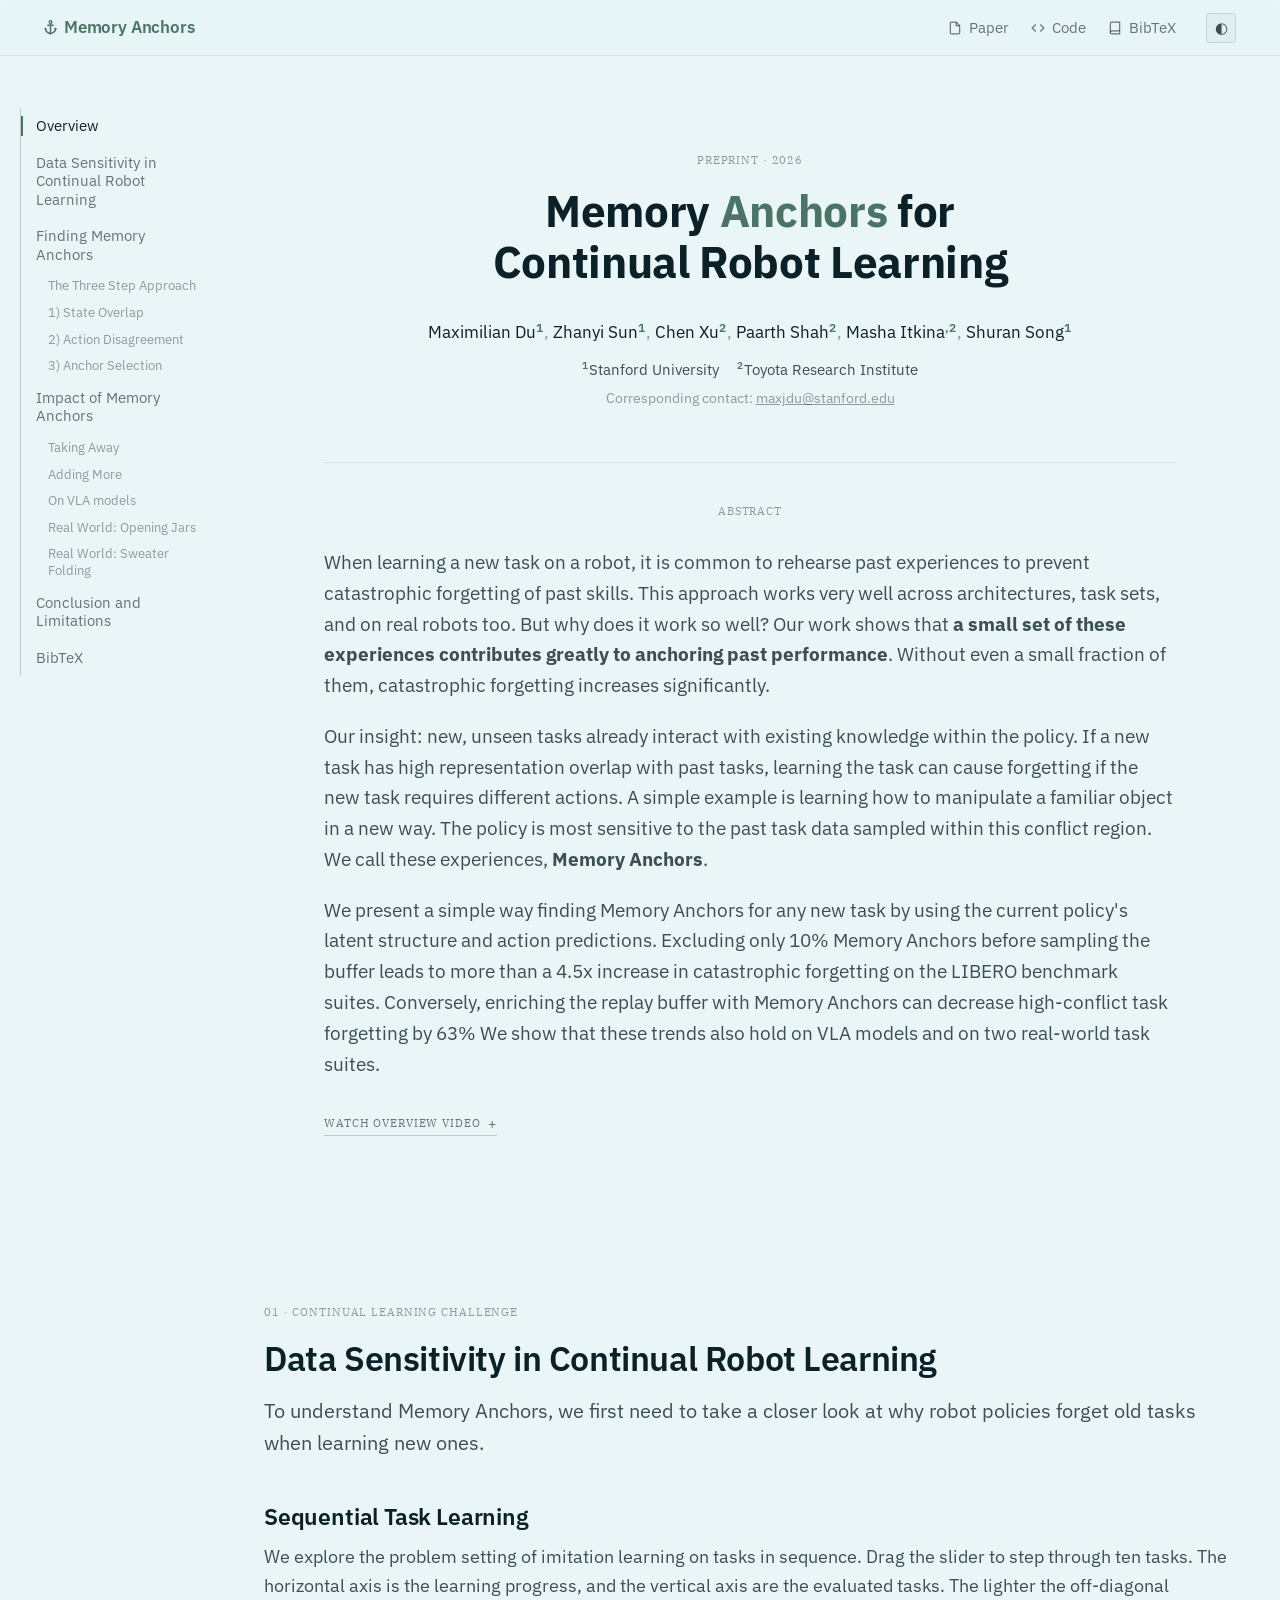
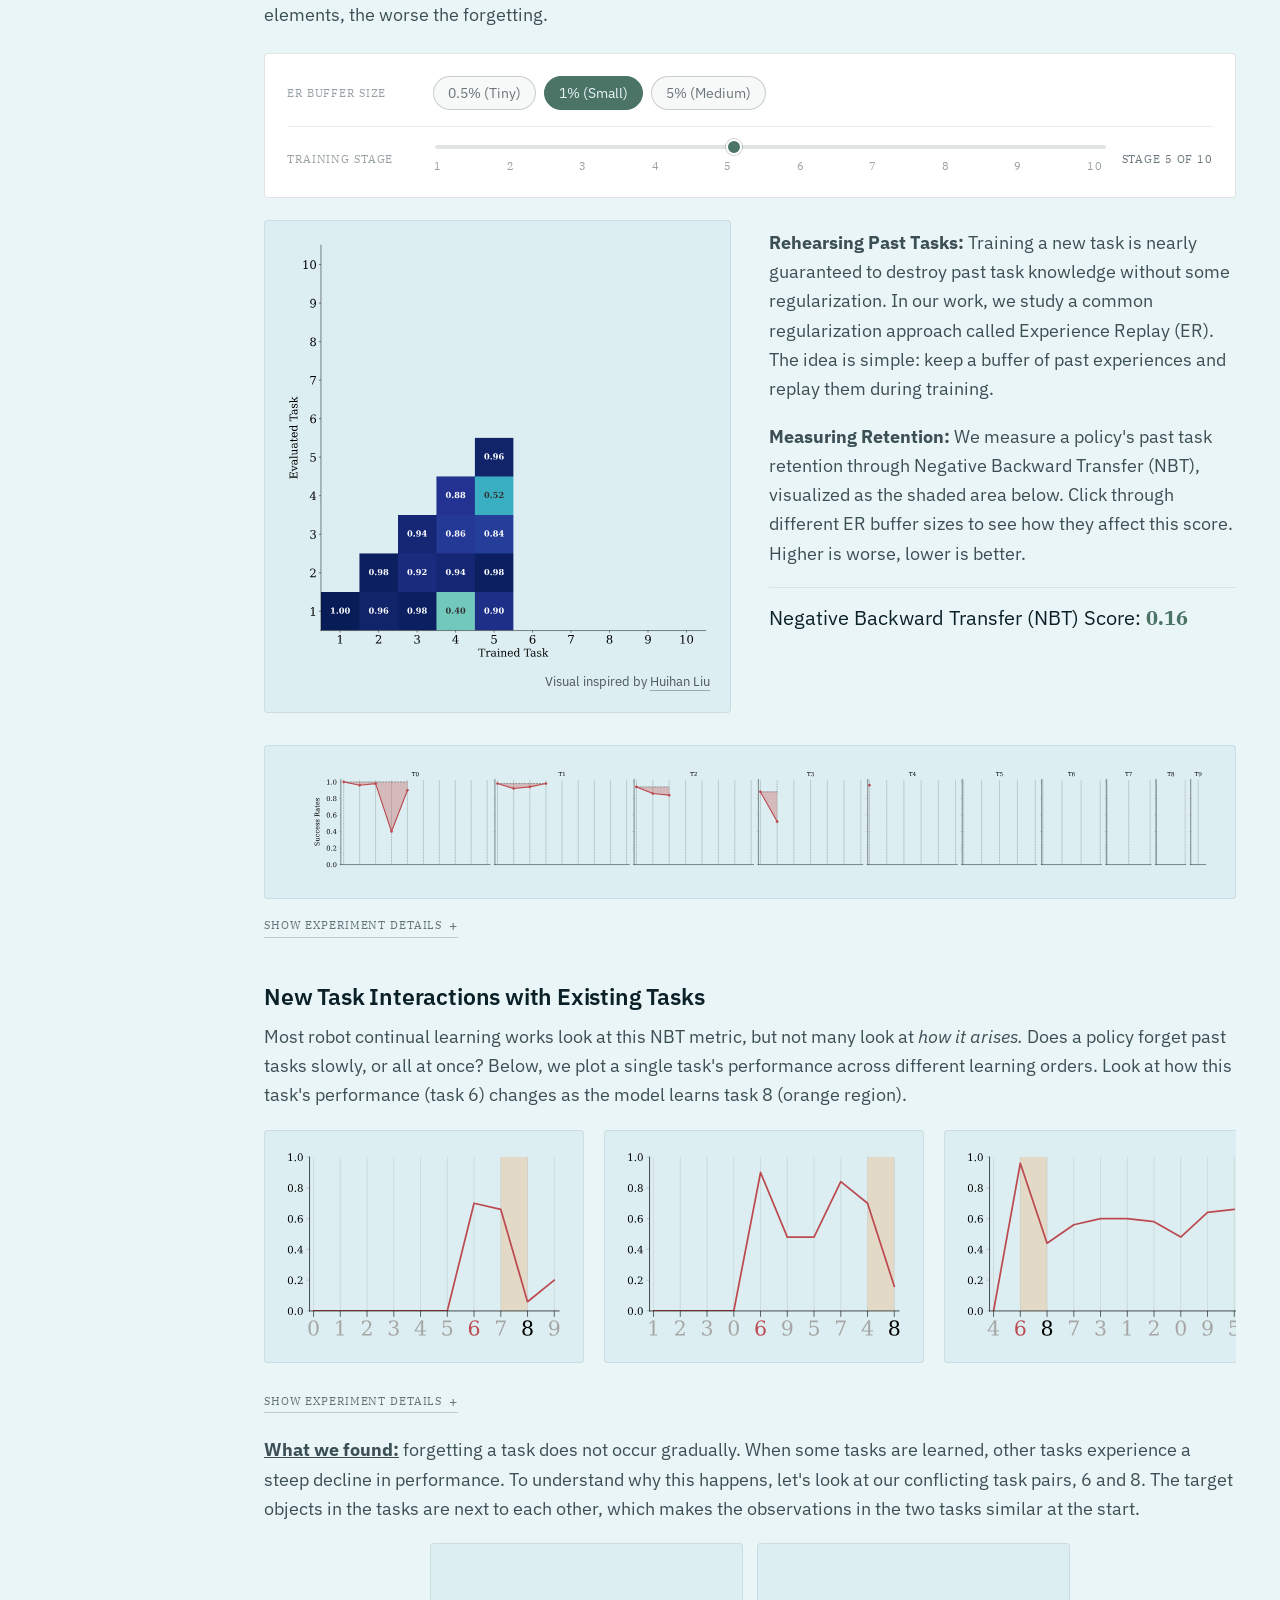
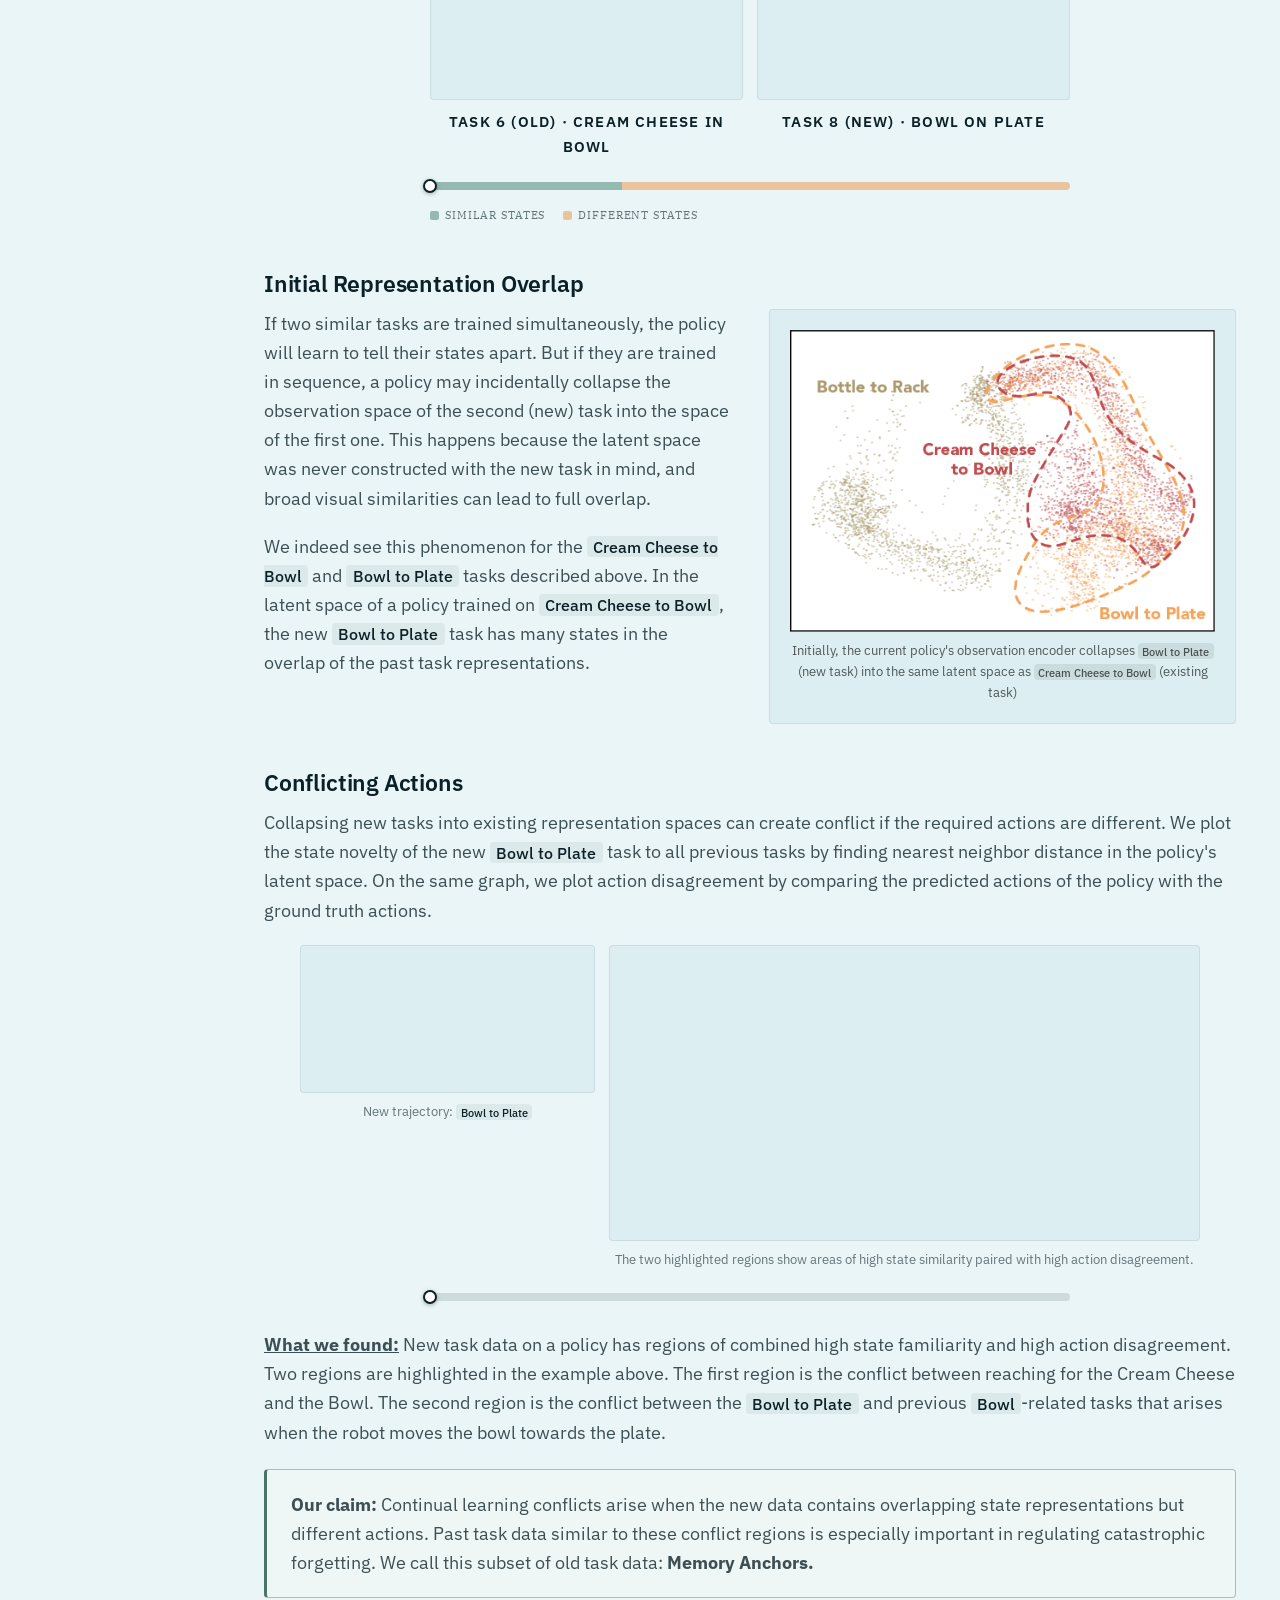
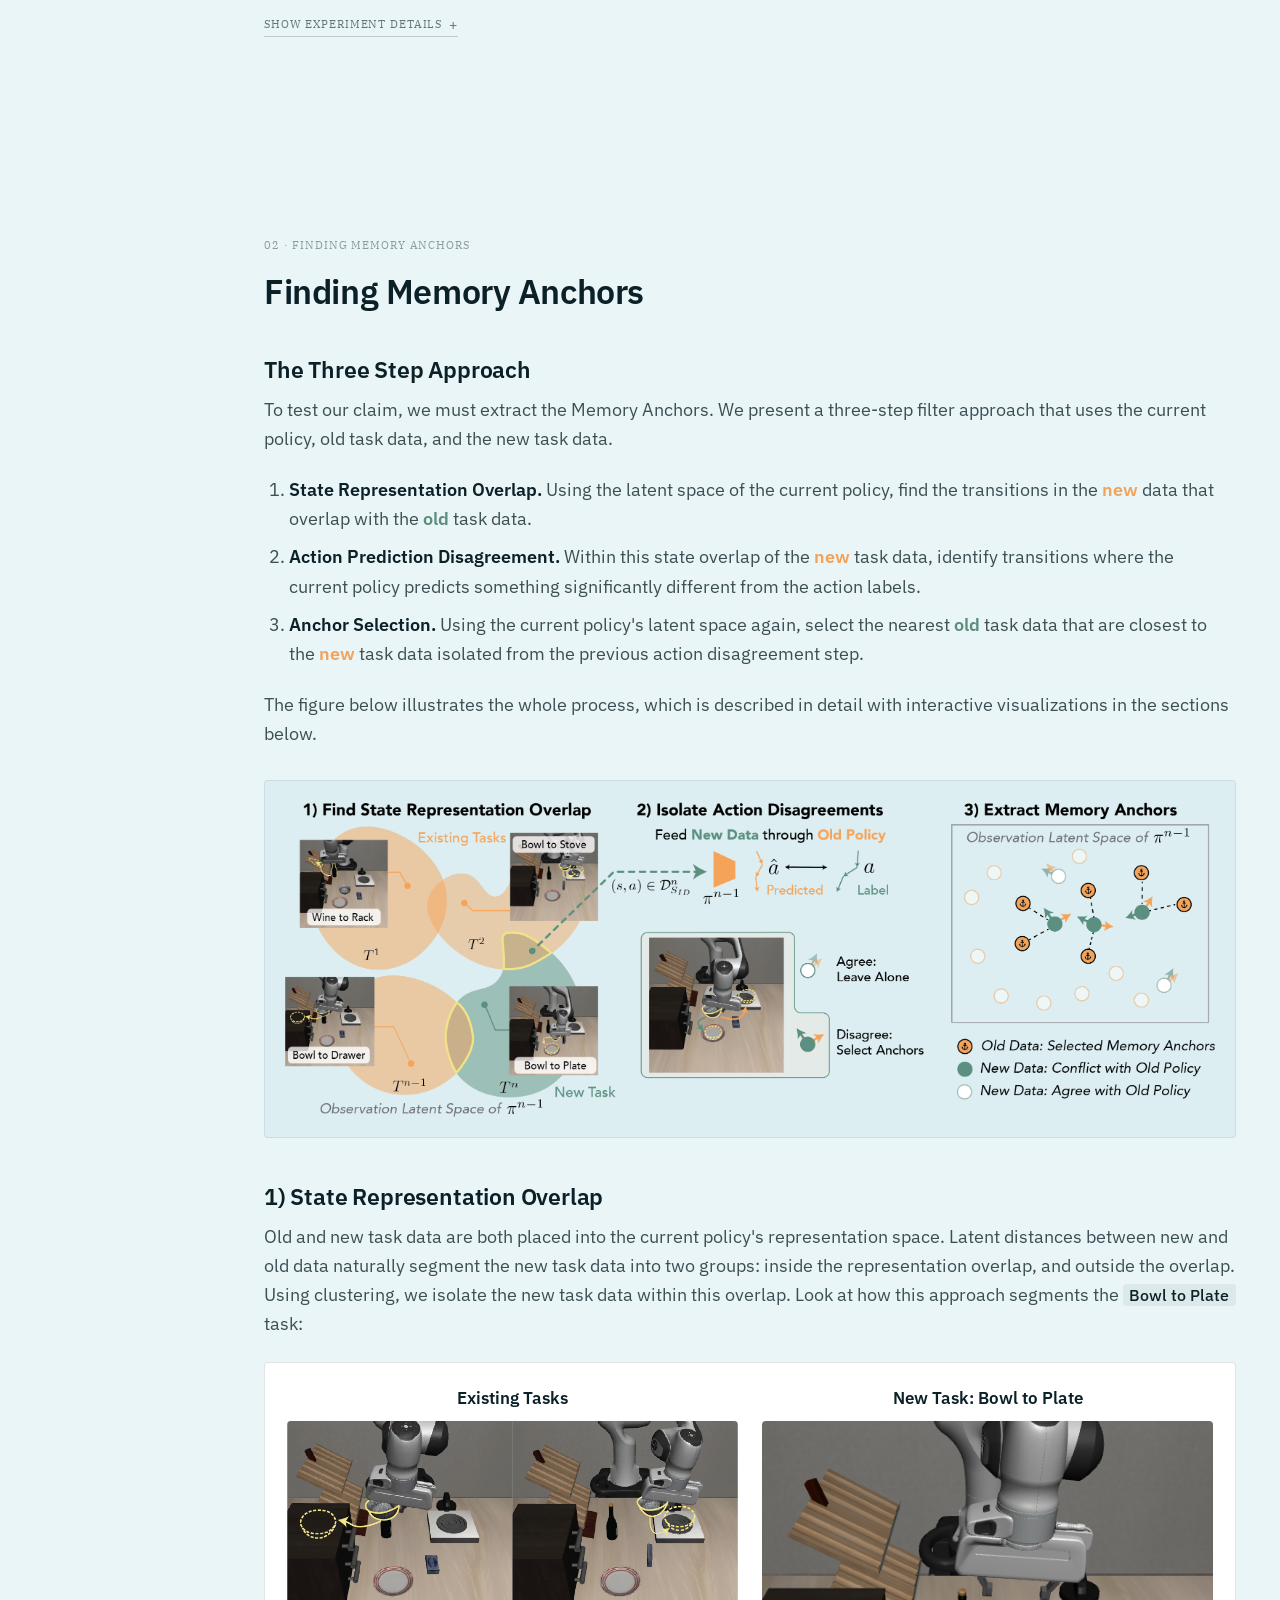
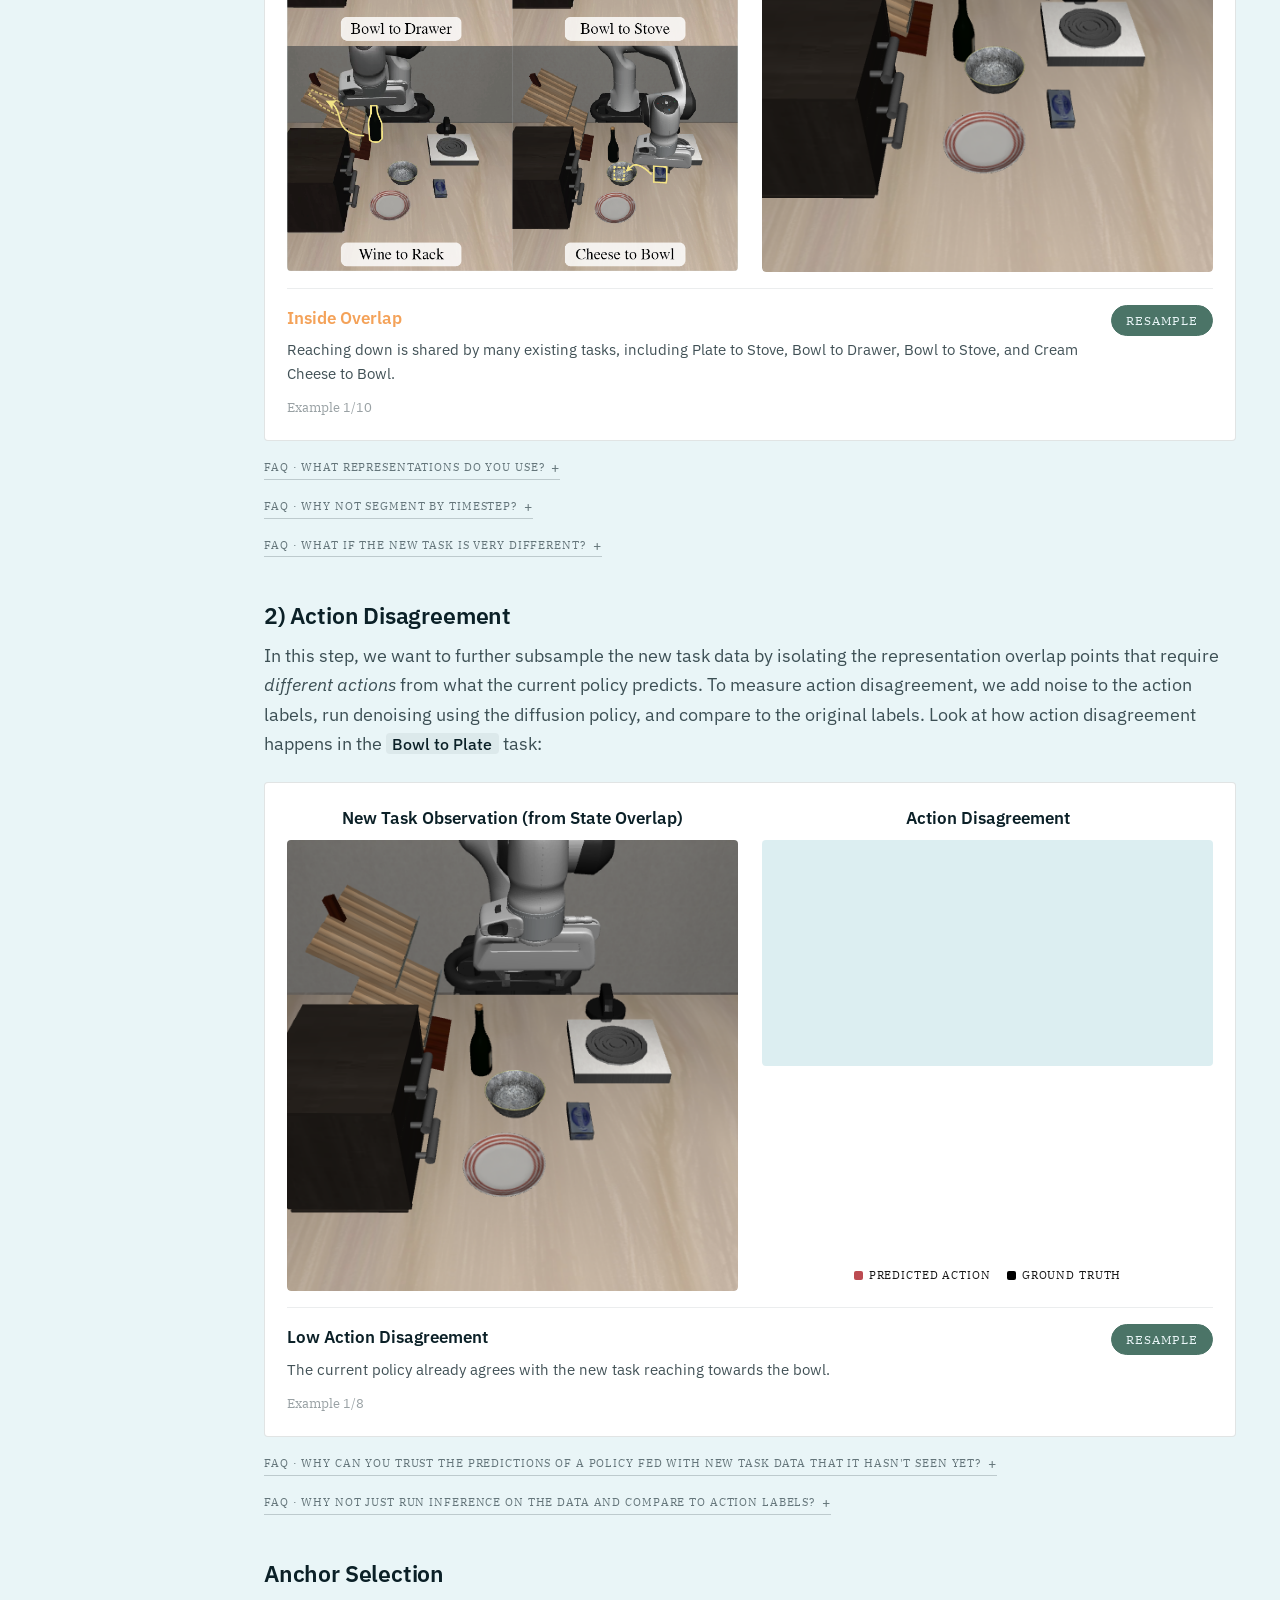
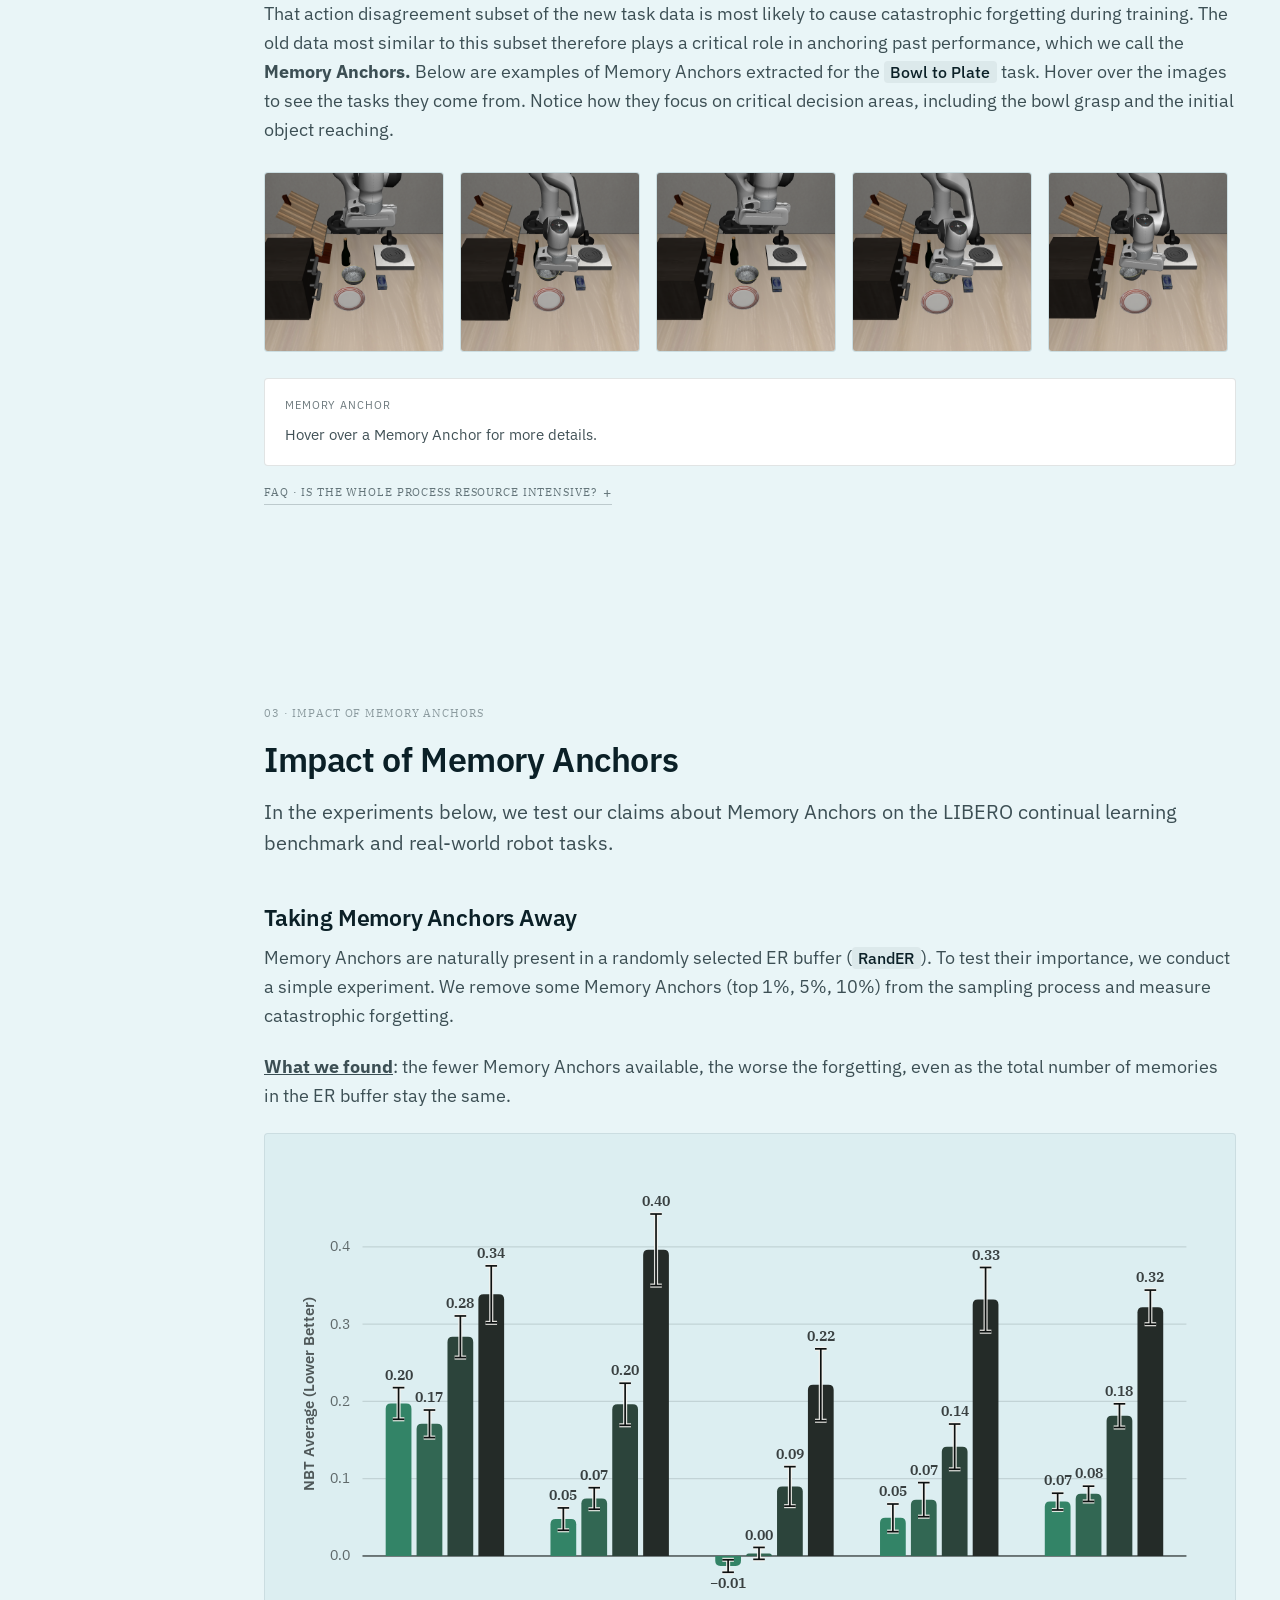
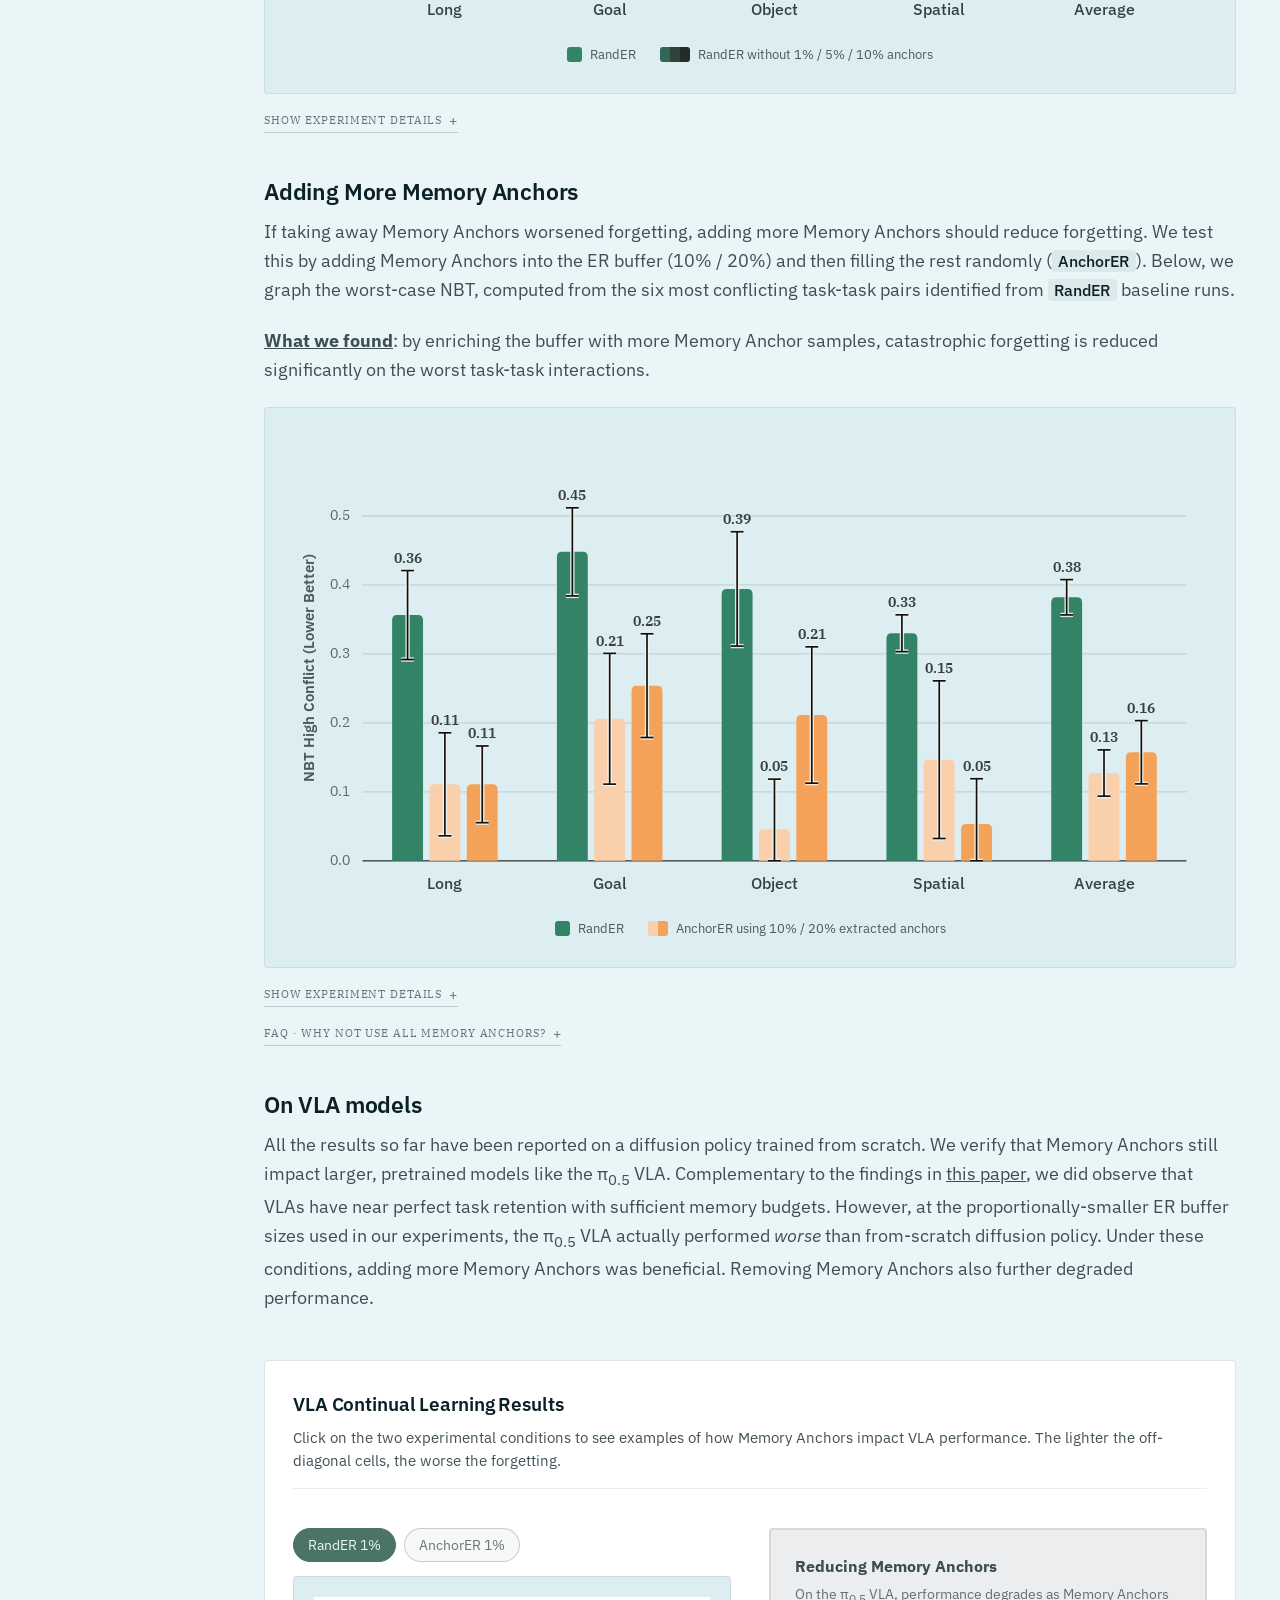
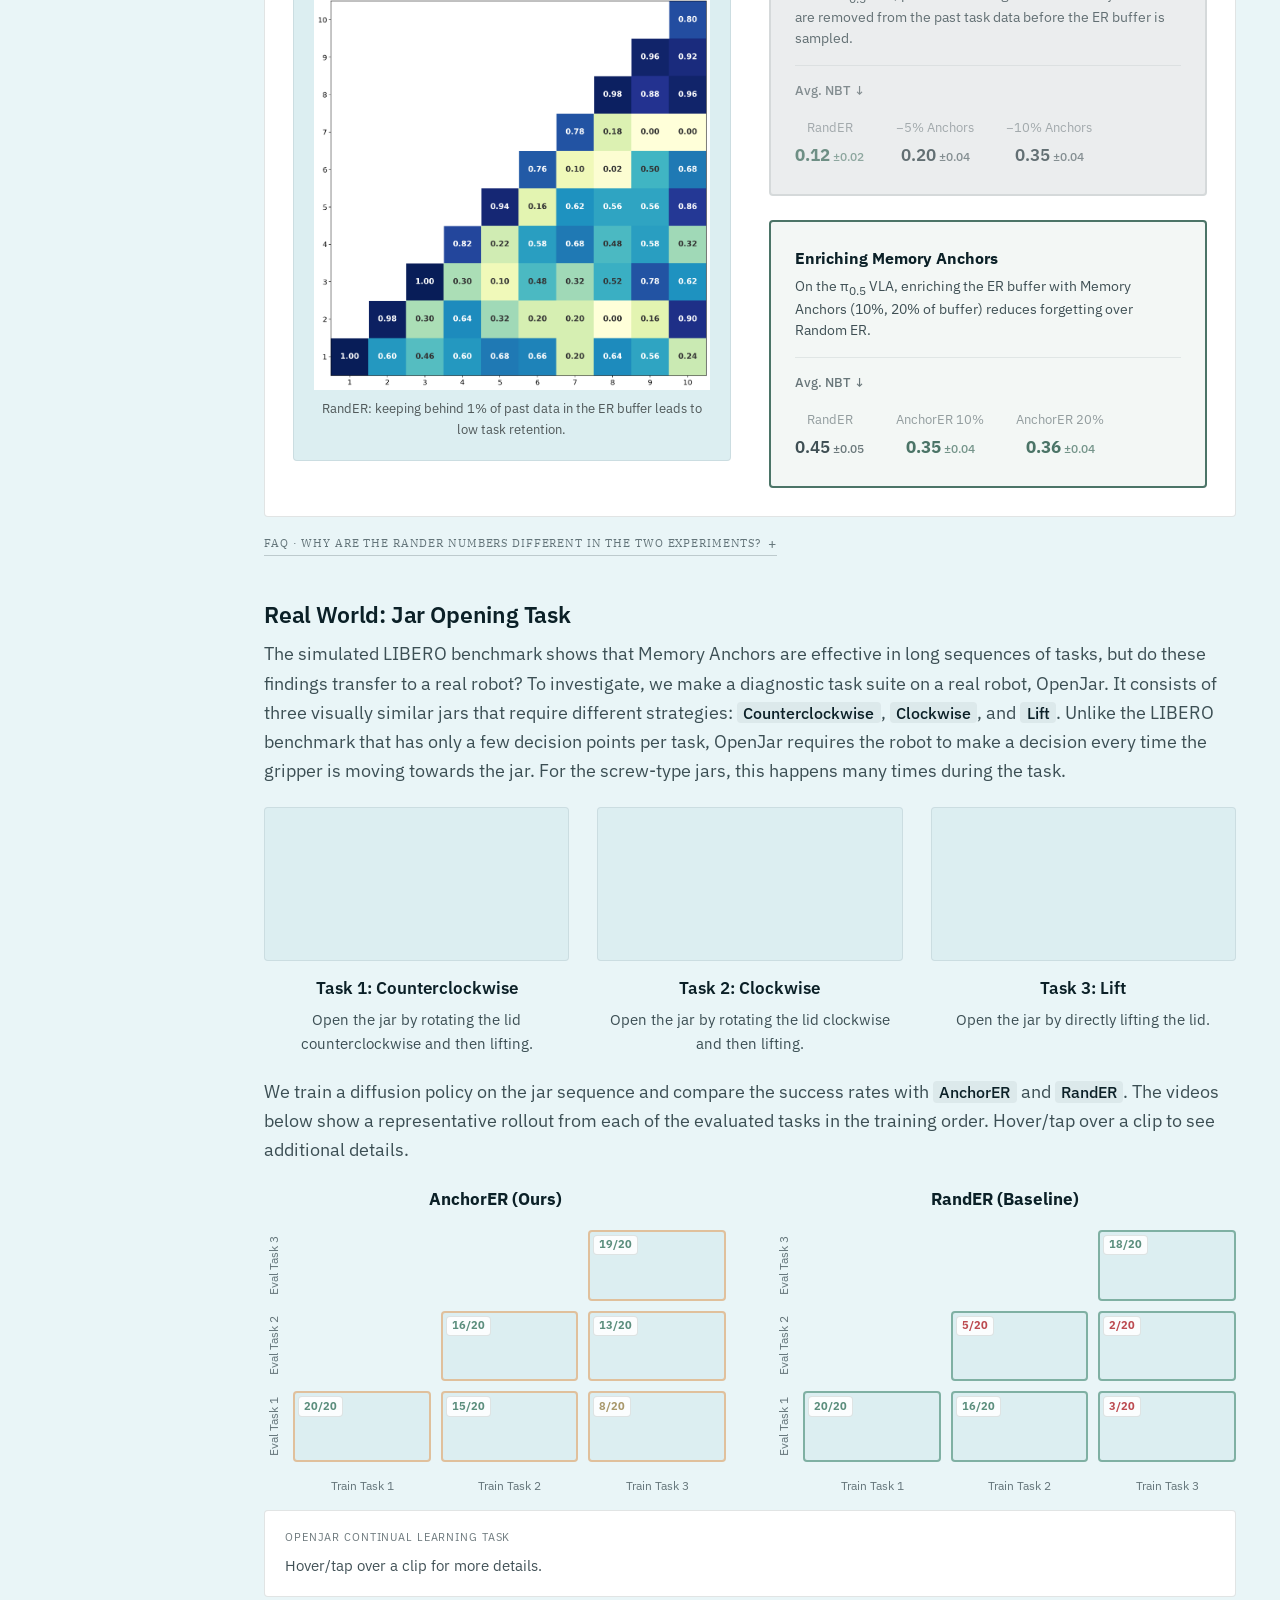
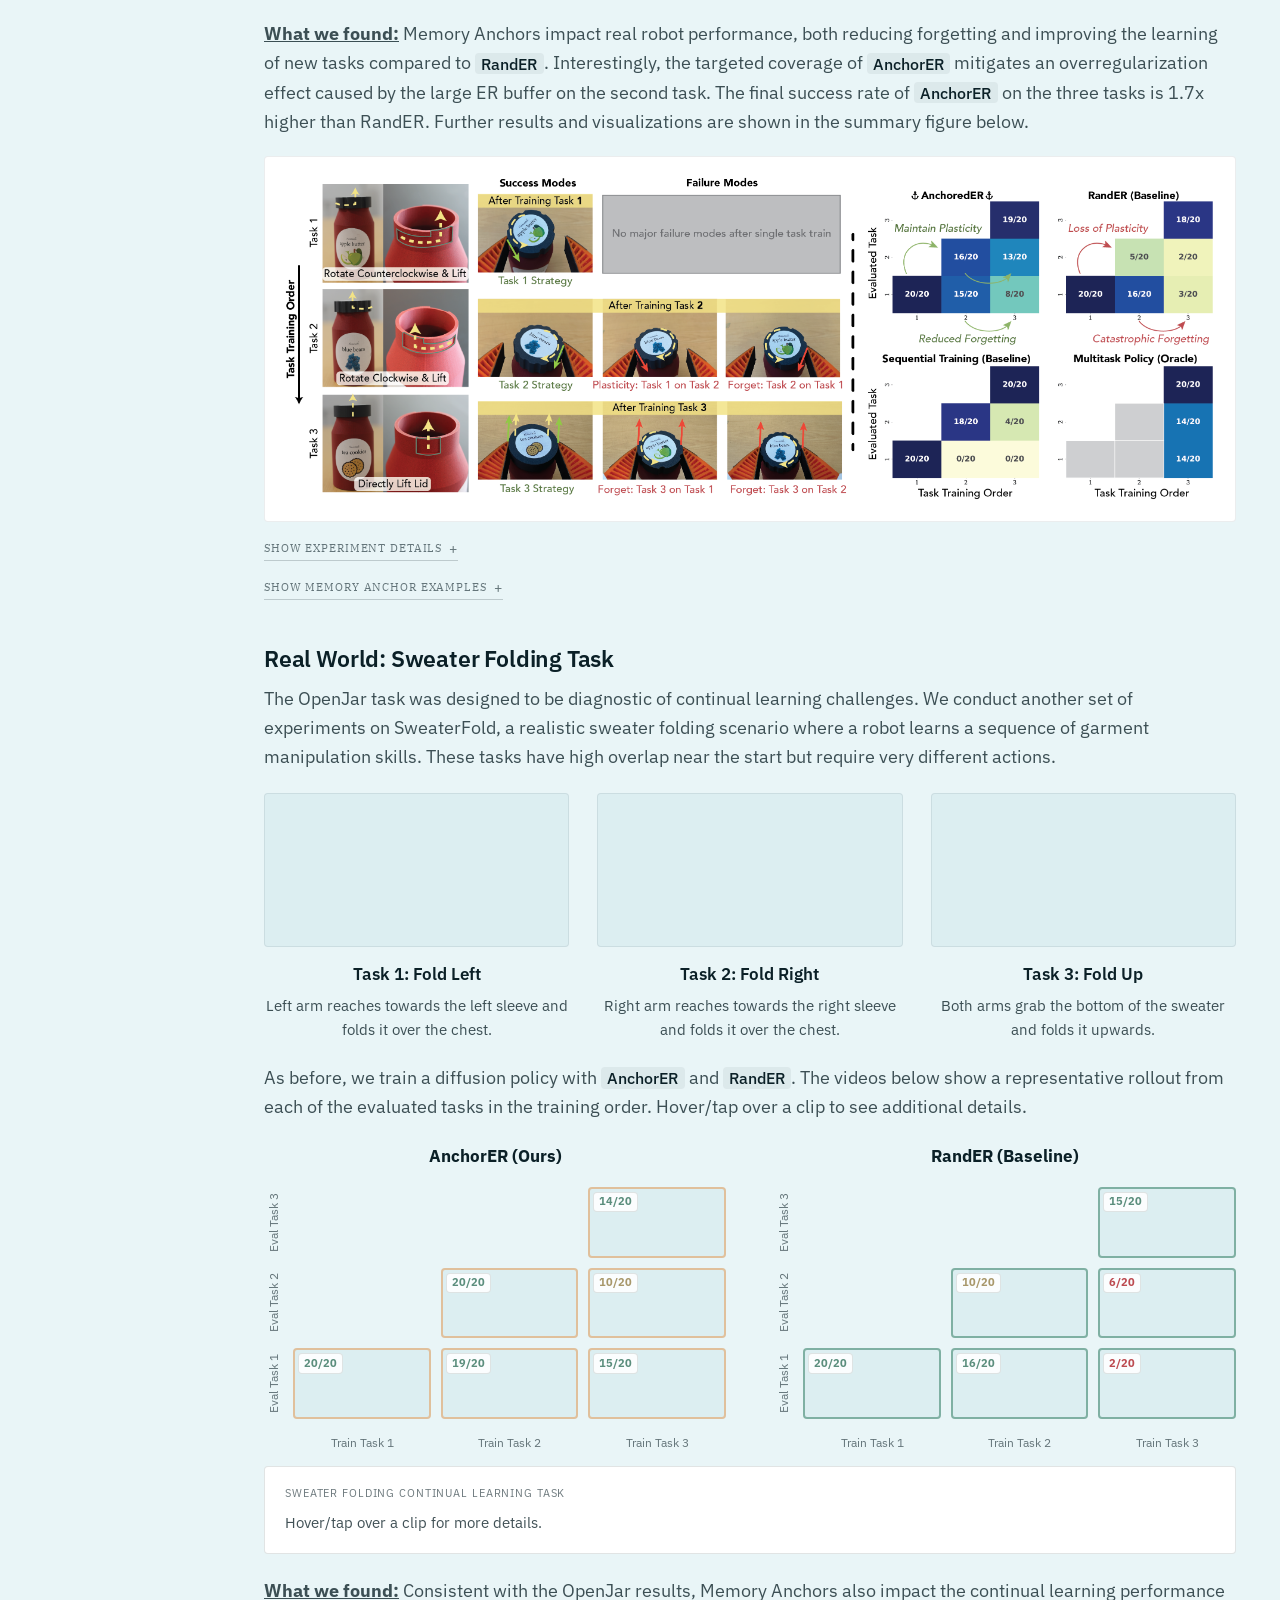
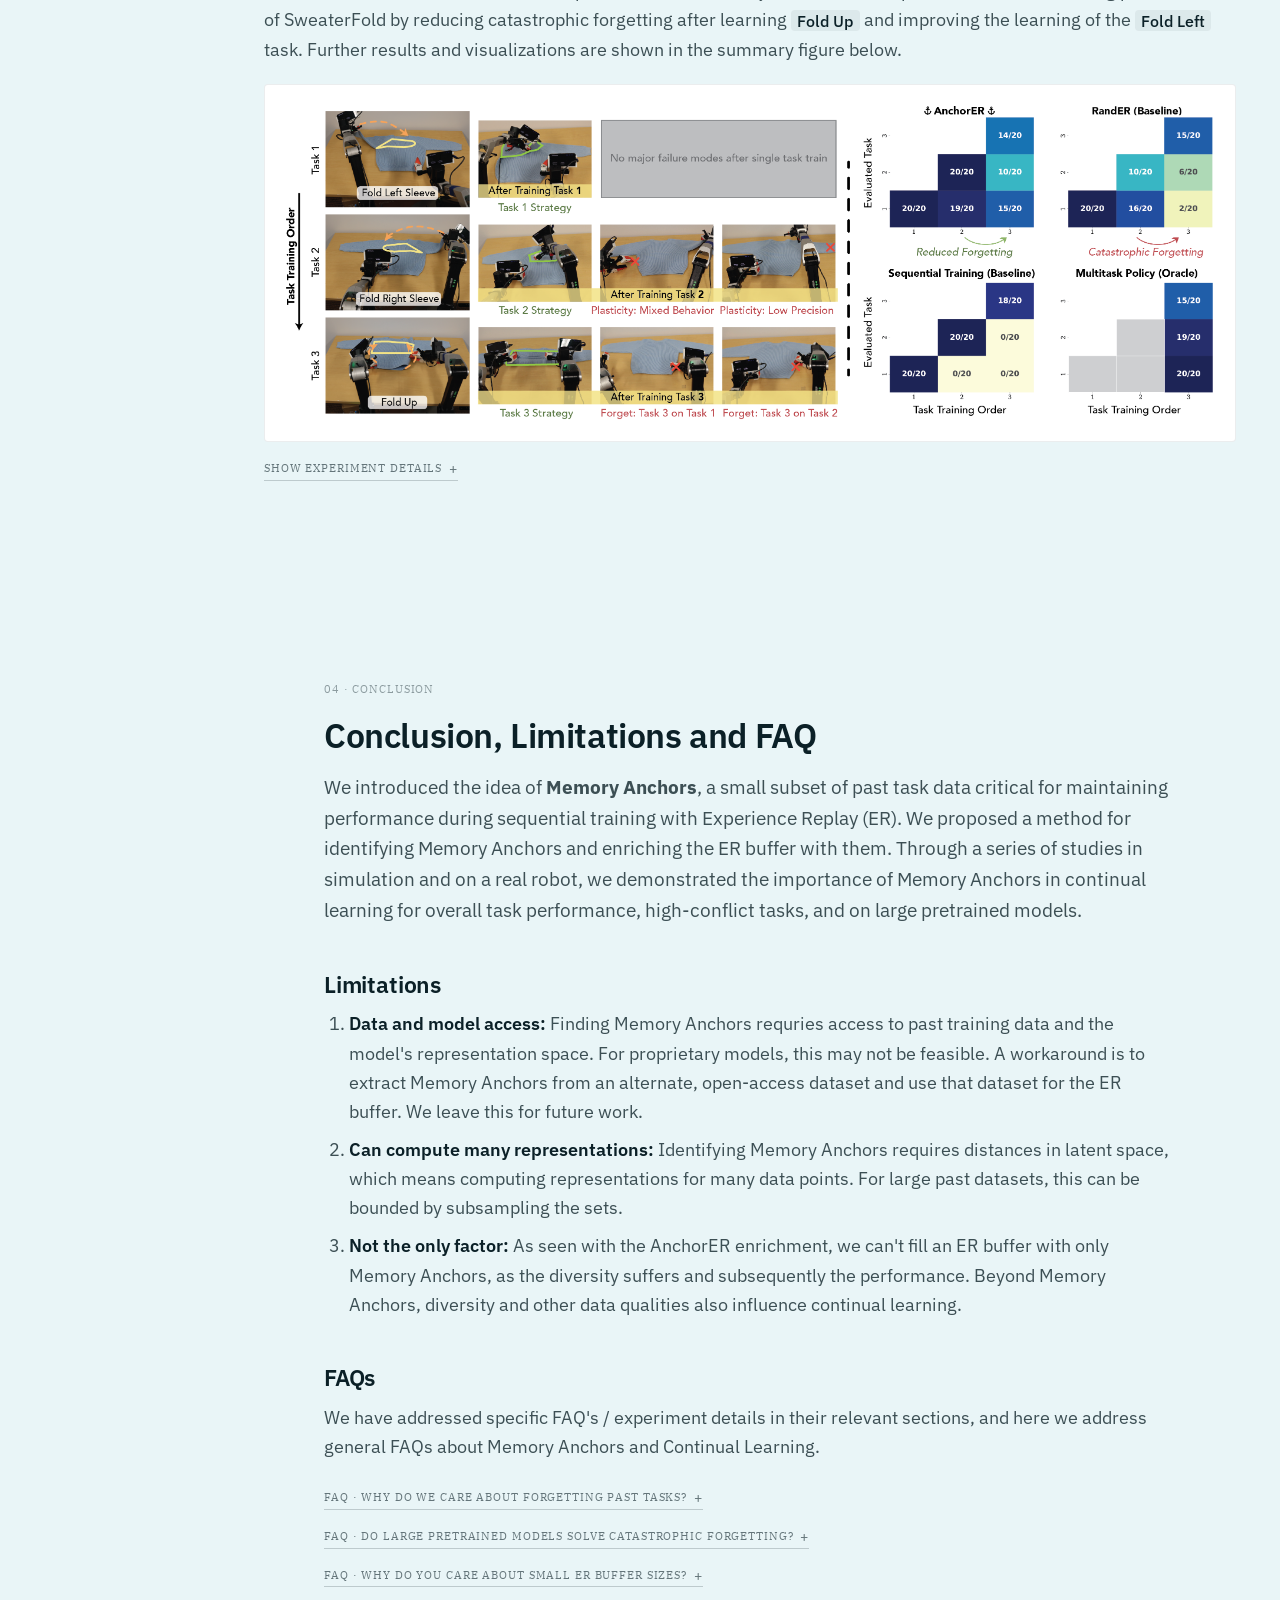
==== commit 82c8879d: "deploy for mobile" ====
--- a/index.html
+++ b/index.html
@@ -3,6 +3,36 @@
 <head>
   <meta charset="utf-8">
   <meta name="viewport" content="width=device-width,initial-scale=1">
+
+  <meta name="description" content="Project Page for Memory Anchors for Continual Robot Learning.">
+  <link rel="canonical" href="https://robot-adaptation.github.io/MemoryAnchors/">
+
+  <!-- favicon: white anchor on the site's accent green. SVG for modern
+       browsers, PNG fallbacks for Safari and for iOS home-screen icons. -->
+  <link rel="icon" href="assets/favicon.svg" type="image/svg+xml">
+  <link rel="icon" href="assets/favicon-32.png" sizes="32x32" type="image/png">
+  <link rel="icon" href="assets/favicon-192.png" sizes="192x192" type="image/png">
+  <link rel="apple-touch-icon" href="assets/apple-touch-icon.png">
+  <meta name="theme-color" content="#4b7466">
+
+  <!-- Social preview (Open Graph + Twitter). Scrapers do NOT resolve relative
+       paths and do not run JavaScript, so og:url and og:image must be absolute
+       and the tags must be present in the served HTML. Update the domain here
+       if the site ever moves off github.io. -->
+  <meta property="og:type" content="website">
+  <meta property="og:site_name" content="Memory Anchors">
+  <meta property="og:url" content="https://robot-adaptation.github.io/MemoryAnchors/">
+  <meta property="og:title" content="Memory Anchors for Continual Robot Learning">
+  <meta property="og:description" content="When learning a sequence of tasks for robots, rehearsing past tasks prevents forgetting. But not all past data is created equal.">
+  <meta property="og:image" content="https://robot-adaptation.github.io/MemoryAnchors/assets/og-image.png">
+  <meta property="og:image:type" content="image/png">
+  <meta property="og:image:width" content="1200">
+  <meta property="og:image:height" content="630">
+  <meta property="og:image:alt" content="Memory Anchors for Continual Robot Learning — Du, Sun, Xu, Shah, Itkina, Song. Stanford University and Toyota Research Institute.">
+  <meta name="twitter:card" content="summary_large_image">
+  <meta name="twitter:title" content="Memory Anchors for Continual Robot Learning">
+  <meta name="twitter:description" content="When learning a sequence of tasks for robots, rehearsing past tasks prevents forgetting. But not all past data is created equal.">
+  <meta name="twitter:image" content="https://robot-adaptation.github.io/MemoryAnchors/assets/og-image.png">
   <title>MemoryAnchors</title>
   <link rel="preconnect" href="https://fonts.googleapis.com">
   <link rel="preconnect" href="https://fonts.gstatic.com" crossorigin>
@@ -536,6 +566,7 @@
             <p class="sub__lede sub__lede--gap"><b><u>What we found</u></b>: the fewer Memory Anchors available, the worse the forgetting, even as the total number of memories in the ER buffer stay the same.</p>
             <figure class="barchart">
               <div class="barchart__frame">
+                <div class="zoomfig">
                 <svg class="barchart__svg" viewBox="0 0 710 364" role="img" aria-labelledby="removeAnchorsTitle removeAnchorsDesc">
                           <title id="removeAnchorsTitle">Effect of removing Memory Anchors on backward transfer</title>
                           <desc id="removeAnchorsDesc">Grouped bar chart of NBT average (lower is better) across Long, Goal, Object, Spatial suites and their average, comparing RandER against RandER with 1%, 5%, and 10% of Memory Anchors removed. Removing anchors consistently worsens (raises) NBT average, with larger removals causing larger degradation.</desc>
@@ -637,6 +668,7 @@
                           <text x="502.00" y="352.00" text-anchor="middle" font-size="12.5" font-family="IBM Plex Sans, -apple-system, sans-serif" font-weight="500" fill="rgba(12,16,16,.78)">Spatial</text>
                           <text x="630.00" y="352.00" text-anchor="middle" font-size="12.5" font-family="IBM Plex Sans, -apple-system, sans-serif" font-weight="500" fill="rgba(12,16,16,.78)">Average</text>
                           </svg>
+                </div>
                 <div class="barchart__legend">
                   <span class="barchart__legend-item"><span class="barchart__swatch" style="background:#338467"></span>RandER</span>
                   <span class="barchart__legend-item">
@@ -646,6 +678,7 @@
                 </div>
               </div>
               <!-- <figcaption class="barchart__caption">Normalized backward transfer (NBT average, lower is better) when 1%, 5%, or 10% of Memory Anchors are randomly removed from the ER buffer, vs. the RandER baseline. Error bars show &plusmn;1 SEM.</figcaption> -->
+              <p class="zoomfig__hint">Swipe across the chart to read &rarr;</p>
             </figure>
             <details class="disclosure">
               <summary class="disclosure__summary">Show Experiment Details</summary>
@@ -660,6 +693,7 @@
             <p class="sub__lede sub__lede--gap"><b><u>What we found</u></b>: by enriching the buffer with more Memory Anchor samples, catastrophic forgetting is reduced significantly on the worst task-task interactions.</p>
             <figure class="barchart">
               <div class="barchart__frame">
+                <div class="zoomfig">
                 <svg class="barchart__svg" viewBox="0 0 710 364" role="img" aria-labelledby="addAnchorsTitle addAnchorsDesc">
                           <title id="addAnchorsTitle">Effect of adding extracted Memory Anchors on high-conflict backward transfer</title>
                           <desc id="addAnchorsDesc">Grouped bar chart of NBT high conflict (lower is better) across Long, Goal, Object, Spatial suites and their average, comparing RandER against AnchorER with 10% or 20% of the ER buffer replaced by extracted Memory Anchors. Adding anchors substantially reduces NBT high conflict, with a larger share of anchors reducing it further.</desc>
@@ -743,6 +777,7 @@
                           <text x="502.00" y="352.00" text-anchor="middle" font-size="12.5" font-family="IBM Plex Sans, -apple-system, sans-serif" font-weight="500" fill="rgba(12,16,16,.78)">Spatial</text>
                           <text x="630.00" y="352.00" text-anchor="middle" font-size="12.5" font-family="IBM Plex Sans, -apple-system, sans-serif" font-weight="500" fill="rgba(12,16,16,.78)">Average</text>
                           </svg>
+                </div>
                 <div class="barchart__legend">
                   <span class="barchart__legend-item"><span class="barchart__swatch" style="background:#338467"></span>RandER</span>
                   <span class="barchart__legend-item">
@@ -751,6 +786,7 @@
                   </span>
                 </div>
               </div>
+              <p class="zoomfig__hint">Swipe across the chart to read &rarr;</p>
             </figure>
             <details class="disclosure">
               <summary class="disclosure__summary">Show Experiment Details</summary>
@@ -1093,7 +1129,7 @@
           <details class="disclosure">
             <summary class="disclosure__summary">FAQ &middot; Why do you care about small ER buffer sizes?</summary>
             <div class="disclosure__body">
-              <p>Having access to a large ER buffer during training is resource intensive, especially if the past dataset is a large pretraining set. In our work, we study low ER buffer sizes to highlight the importance of data and to reflect the hardest scenario of continual learning.</p>
+              <p>Having access to a large ER buffer during training can become resource intensive. We experiment with ER buffer sizes that are small <i>relative to the past task experience size</i>, which represents a practical setup for continual learning in the real world with longer task sequences. These frugal buffers also  highlights the importance of data and Memory Anchors.</p>
             </div>
           </details>
           <details class="disclosure">
--- a/css/style.css
+++ b/css/style.css
@@ -933,7 +933,10 @@
    convention as .stageplayer__frame / .orderings__frame — the SVG is authored
    with dark ink on a light ground, so the frame stays light in both themes)
    ---------- */
-.barchart { margin-top: 22px; }
+/* zero the inline margin: <figure> carries a UA default of `margin: 1em 40px`,
+   which was quietly insetting both results charts 80px narrower than the body
+   text around them (.orderings__card and .framestrip__card already zero it). */
+.barchart { margin: 22px 0 0; }
 .barchart__frame {
   background: var(--media-bg); border: 1px solid var(--border-faint); border-radius: var(--radius);
   padding: clamp(16px, 2.6vw, 28px);
@@ -1074,7 +1077,9 @@
     -webkit-overflow-scrolling: touch;
     scrollbar-width: thin; scrollbar-color: var(--border) transparent;
   }
-  .zoomfig > img { min-width: 680px; max-width: none; }
+  /* svg too: the two results bar charts are inline SVG, and their own
+     `width: 100%` is overridden here because min-width wins over width */
+  .zoomfig > img, .zoomfig > svg { min-width: 680px; max-width: none; }
   .zoomfig::-webkit-scrollbar { height: 6px; }
   .zoomfig::-webkit-scrollbar-track { background: transparent; }
   .zoomfig::-webkit-scrollbar-thumb { background: var(--border); border-radius: 3px; }
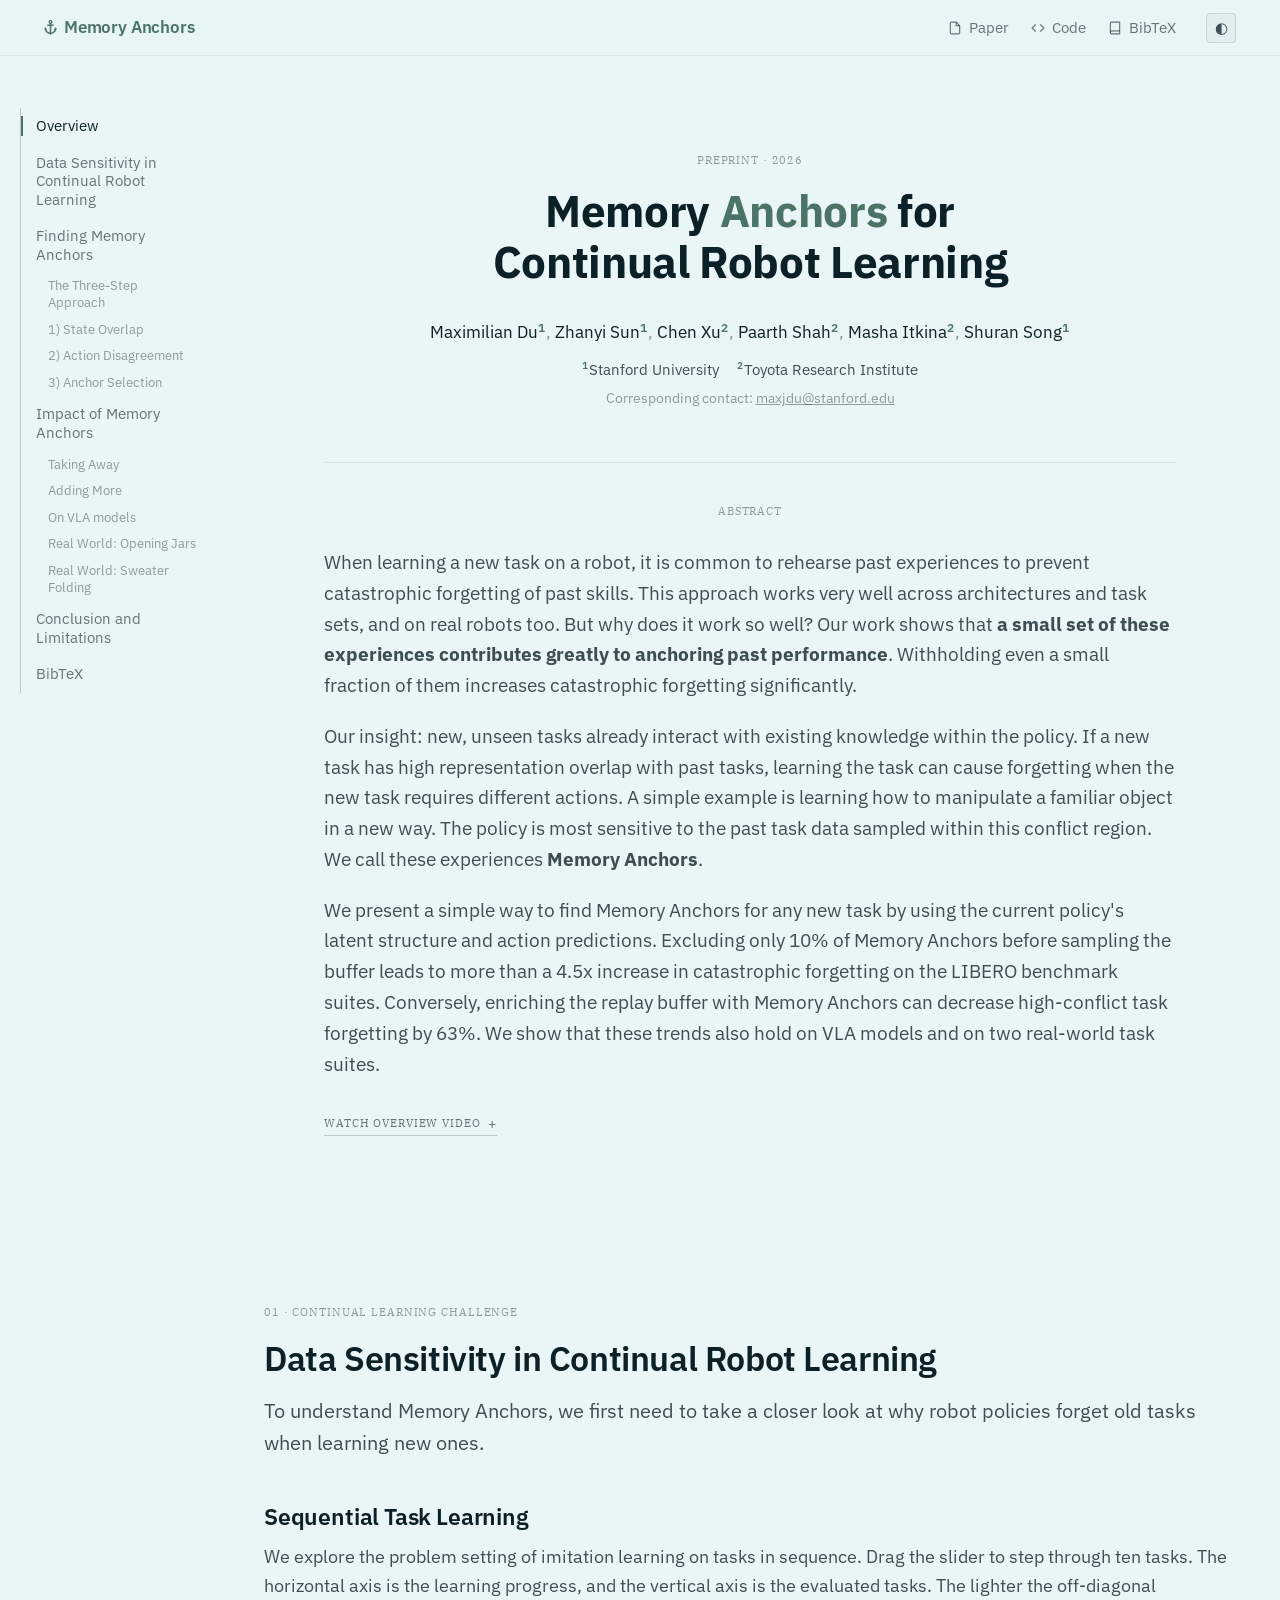
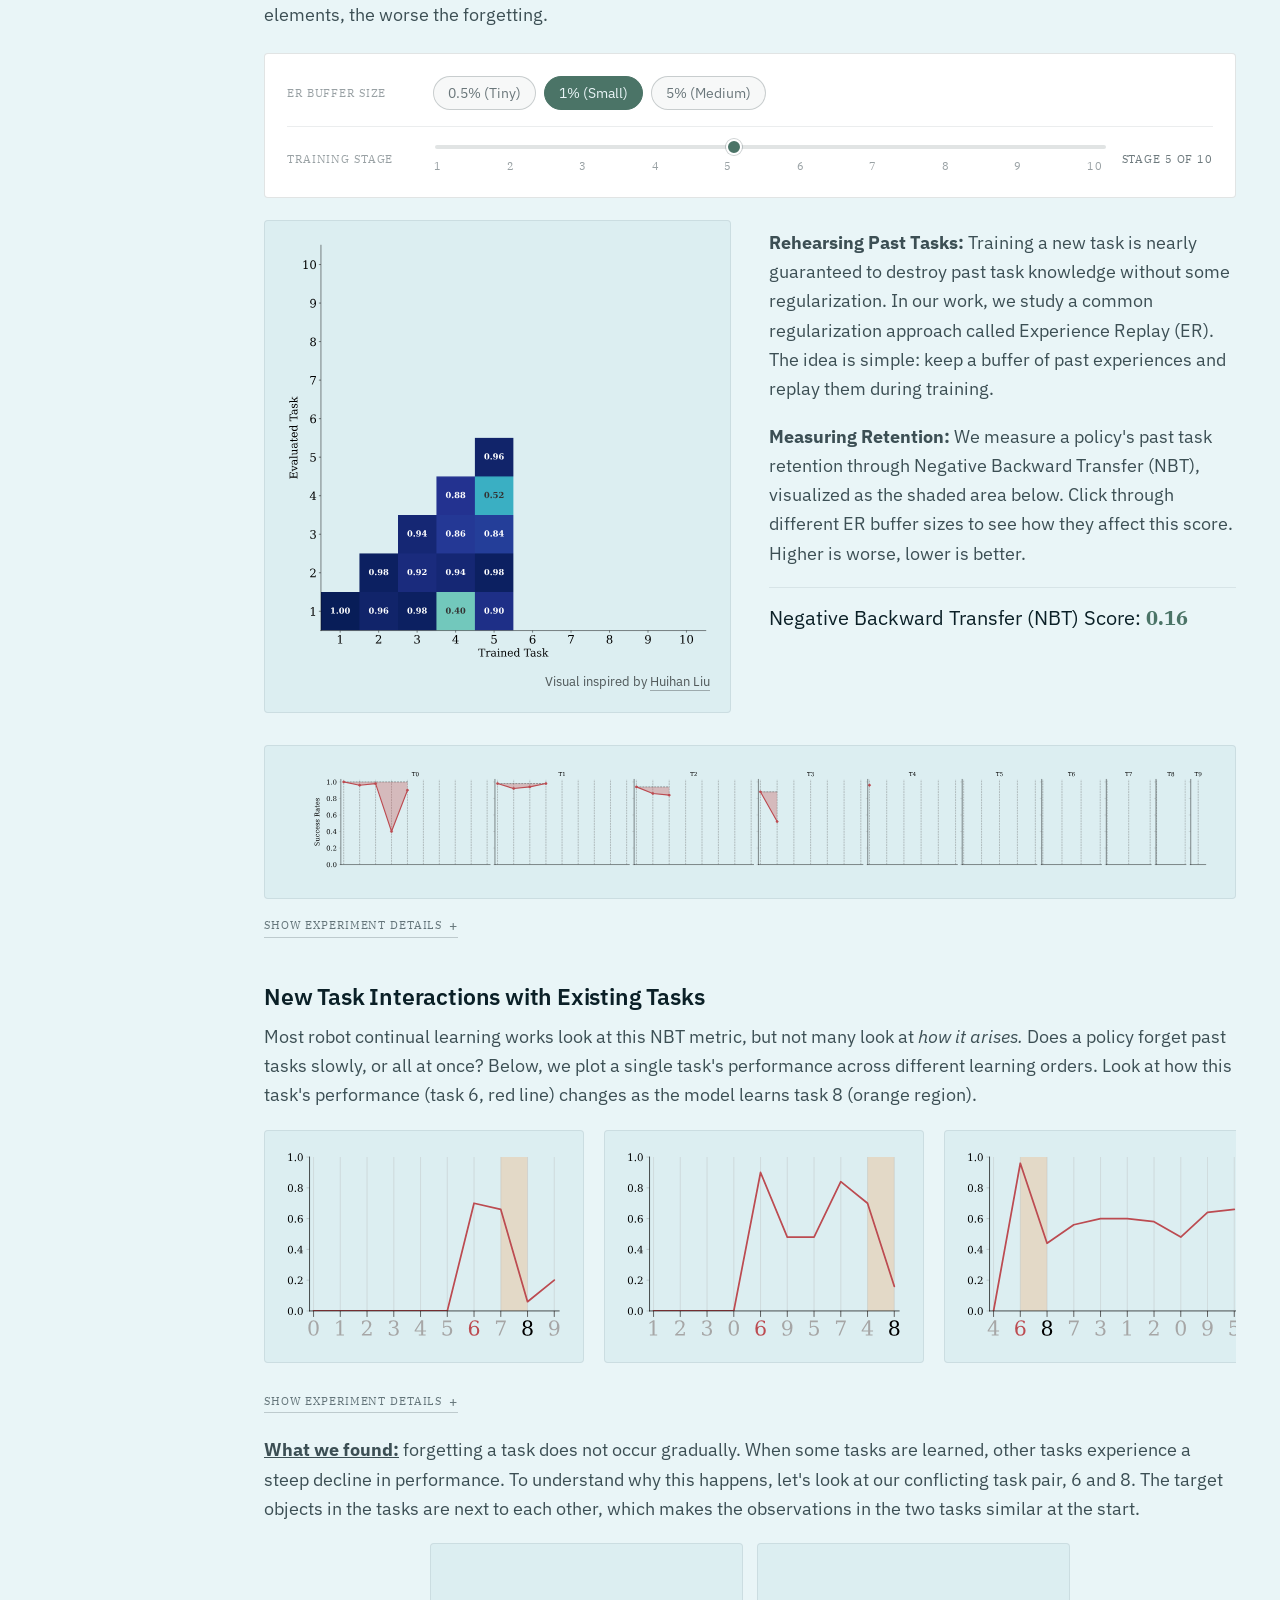
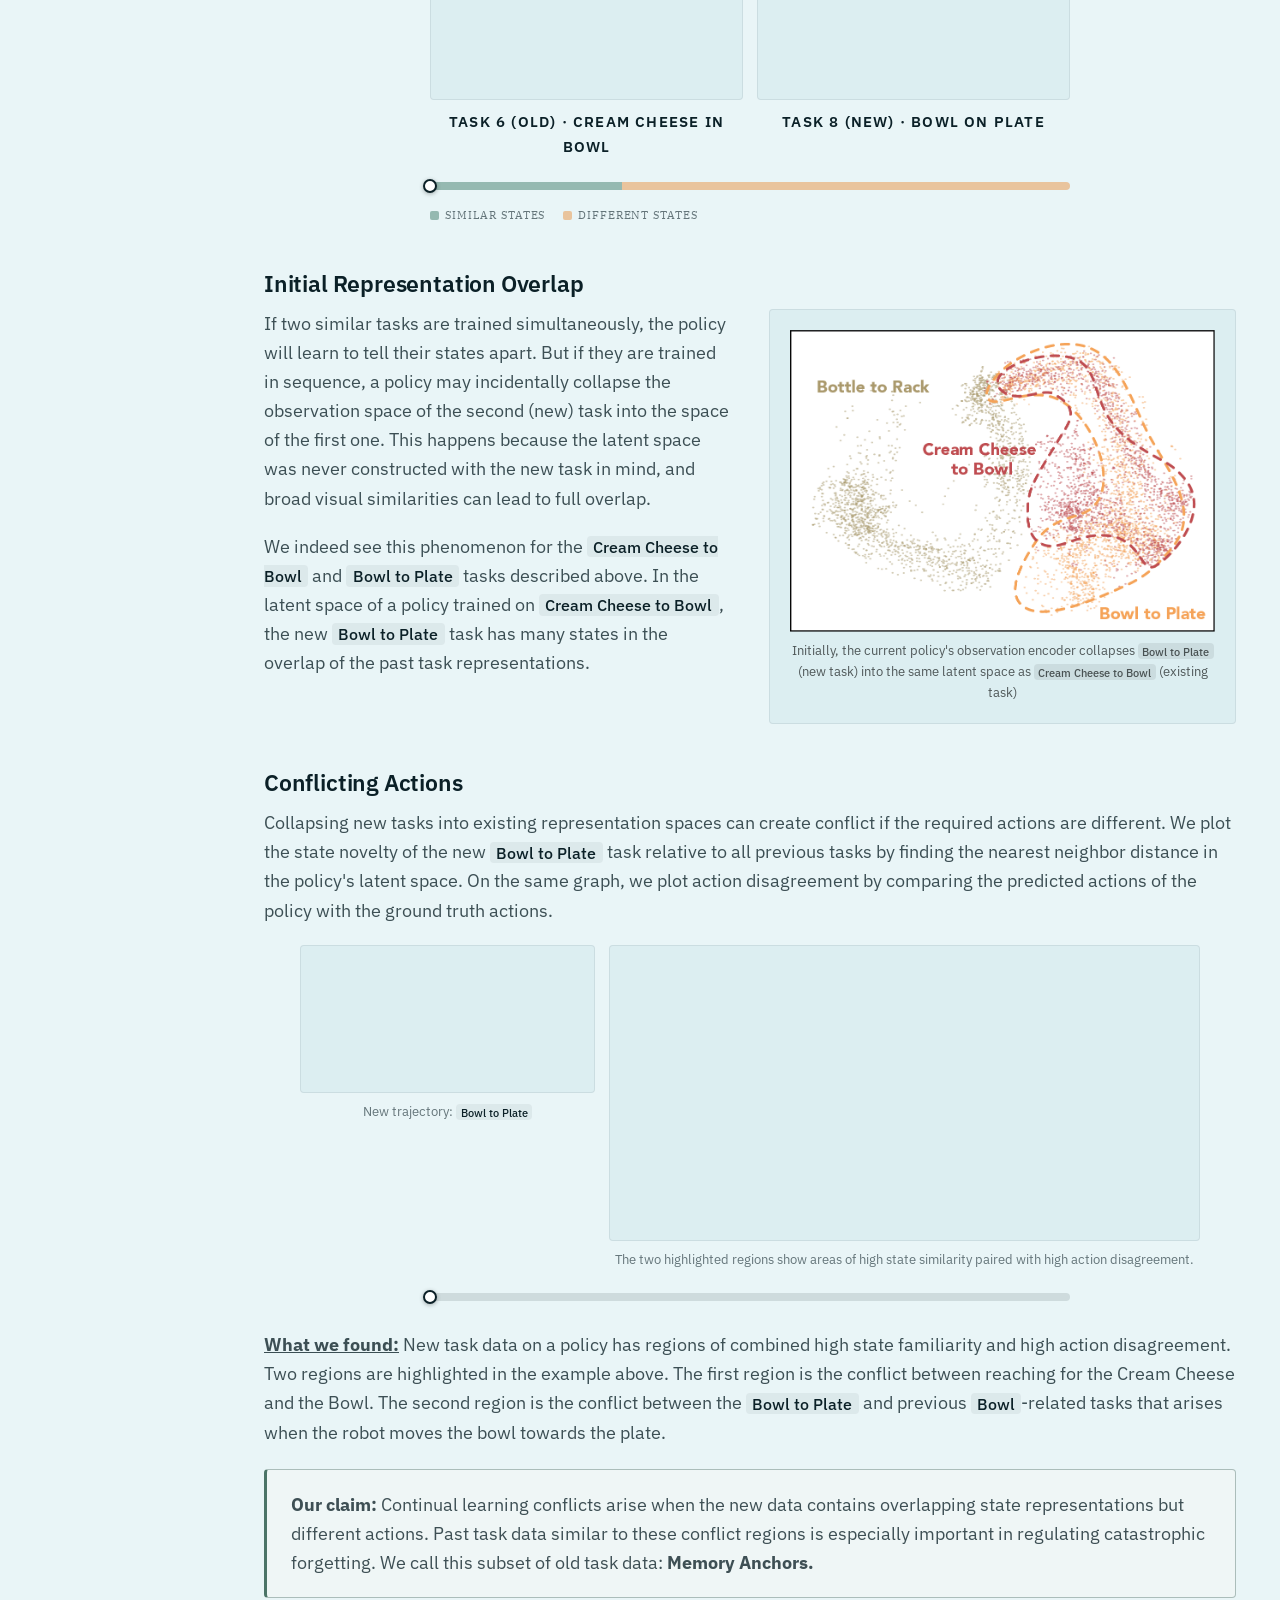
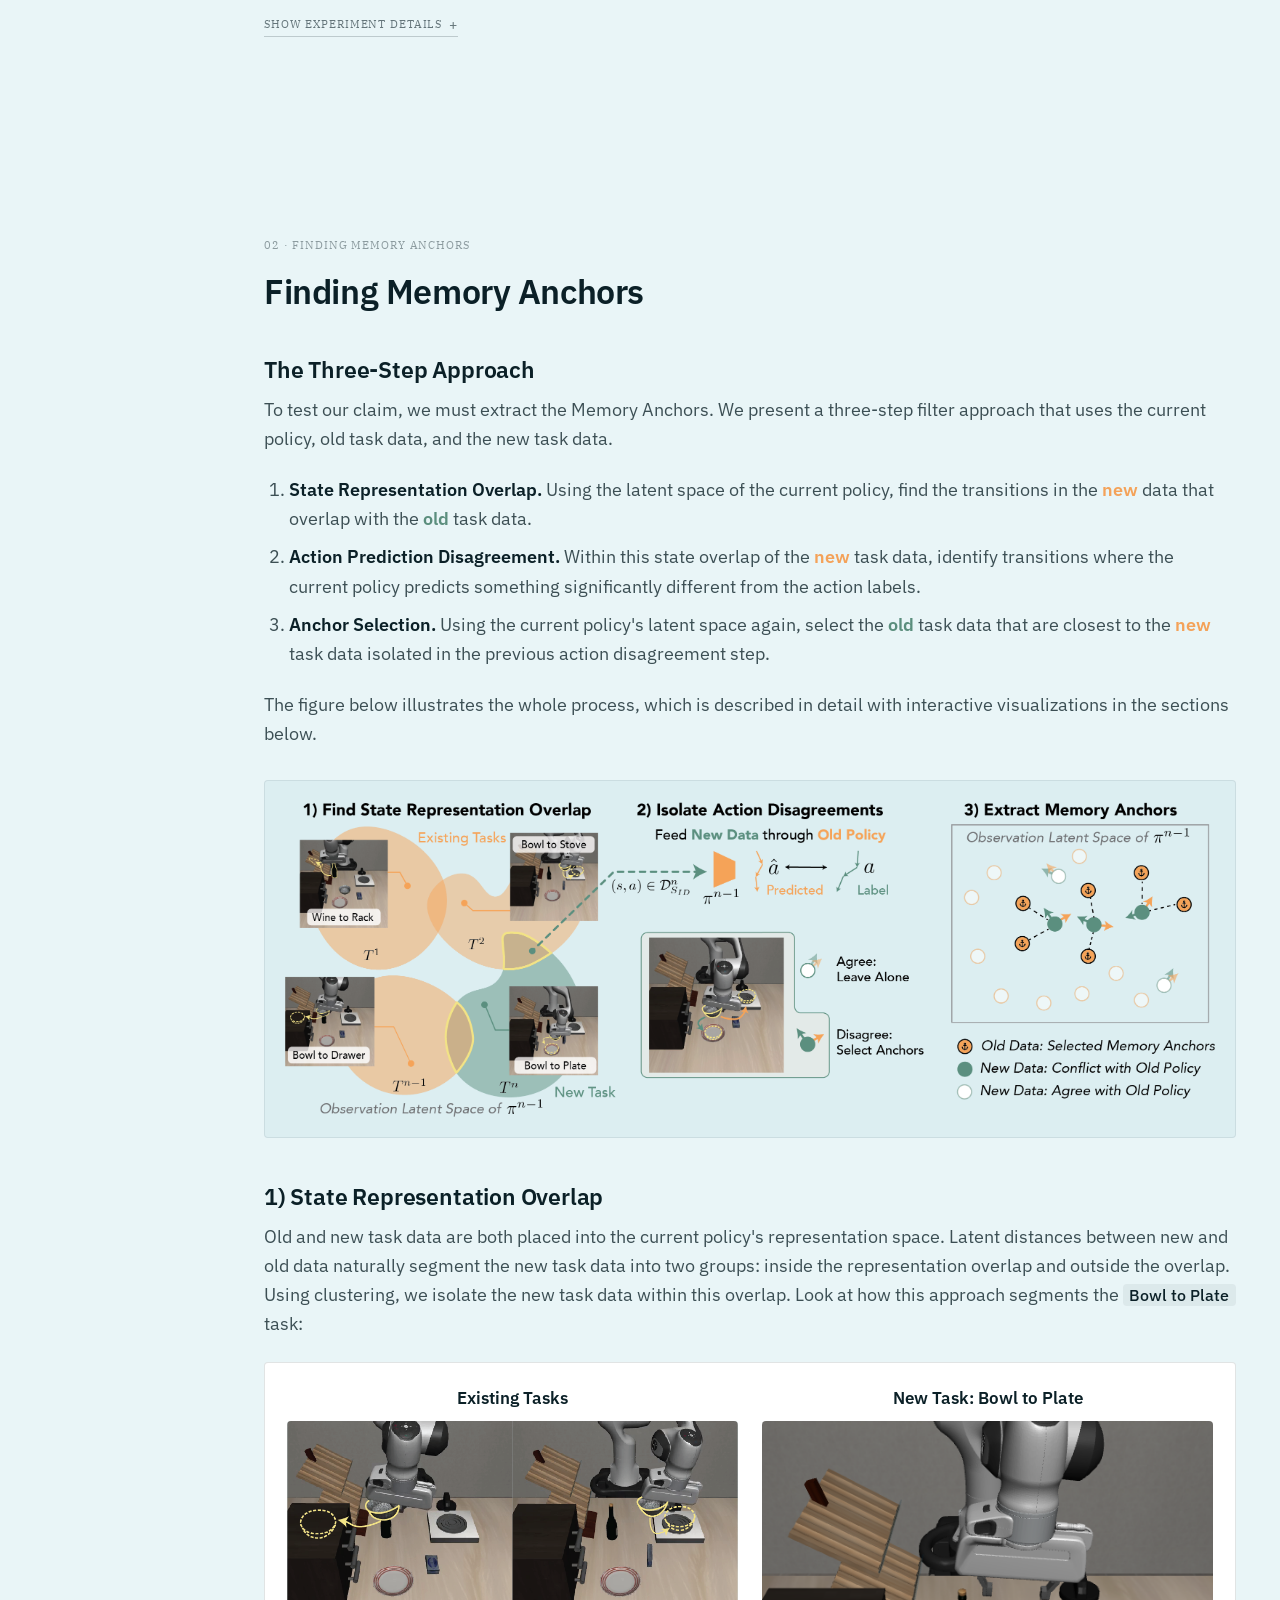
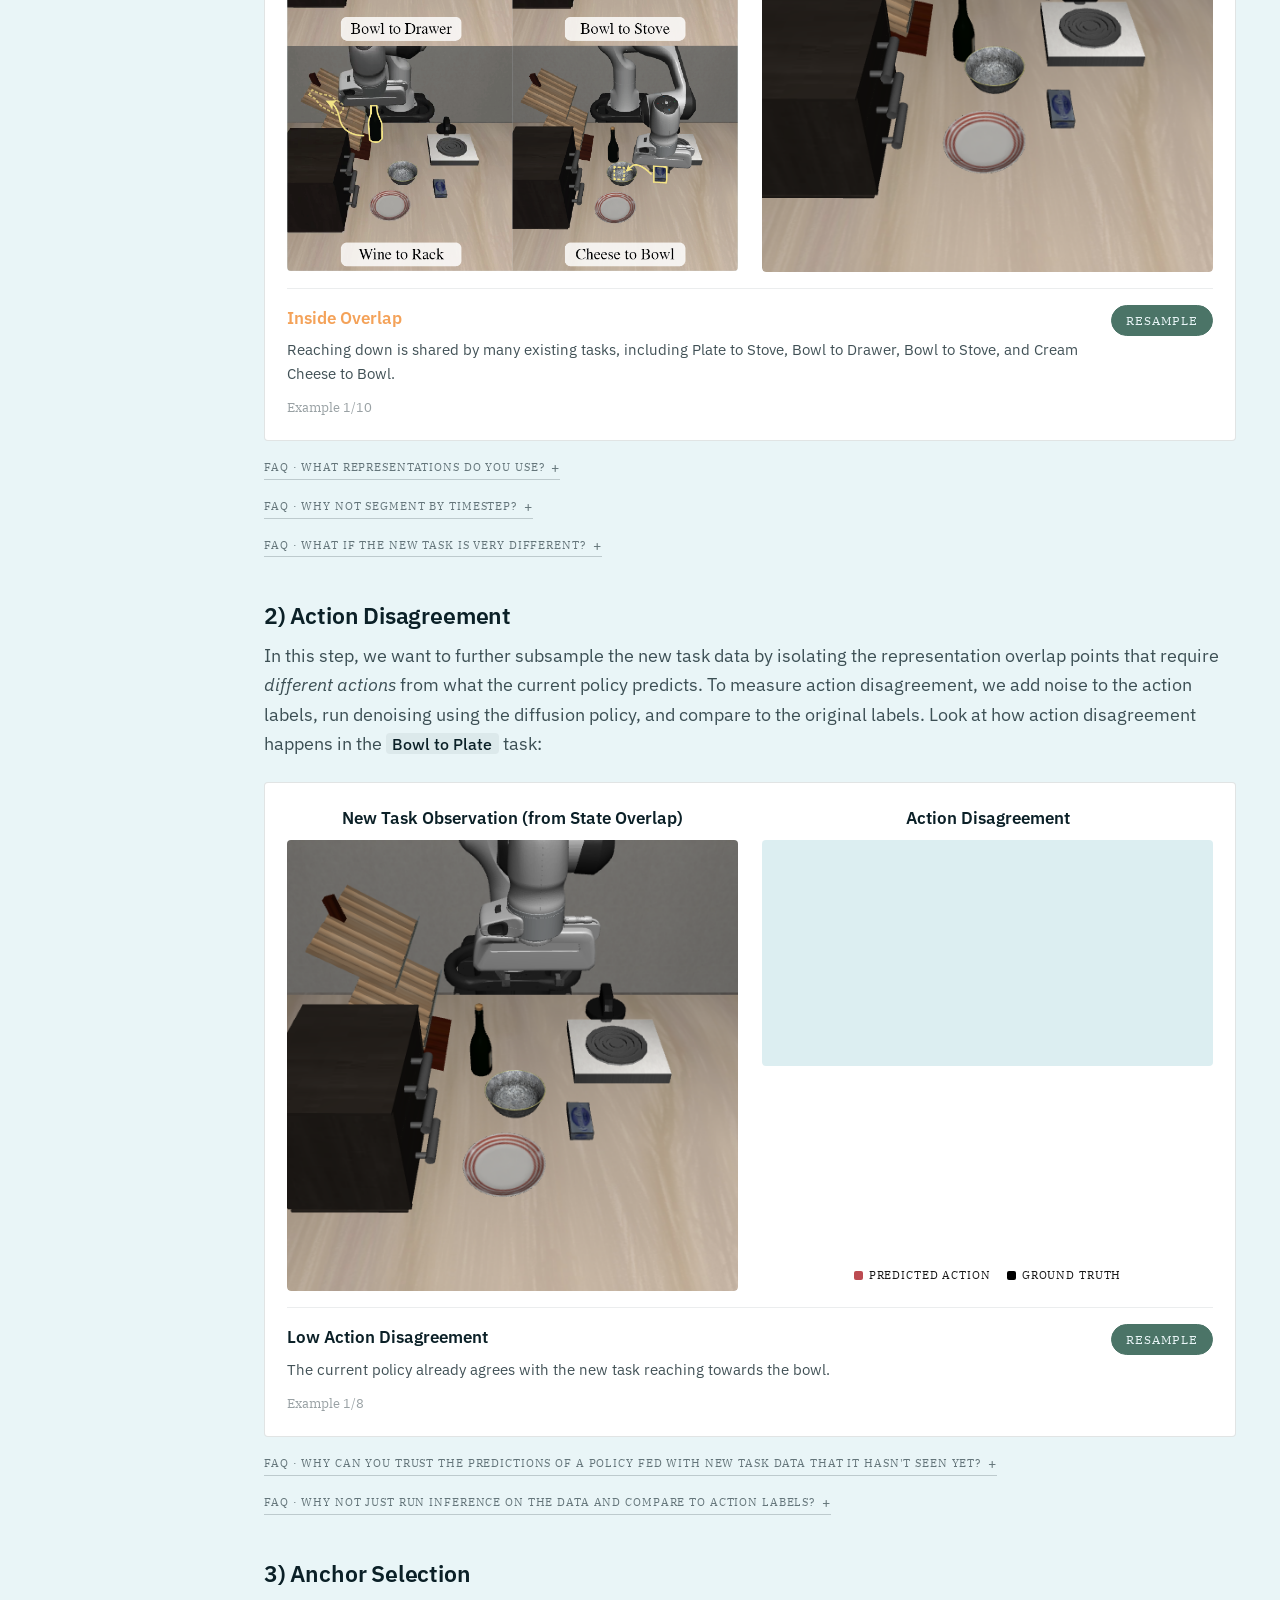
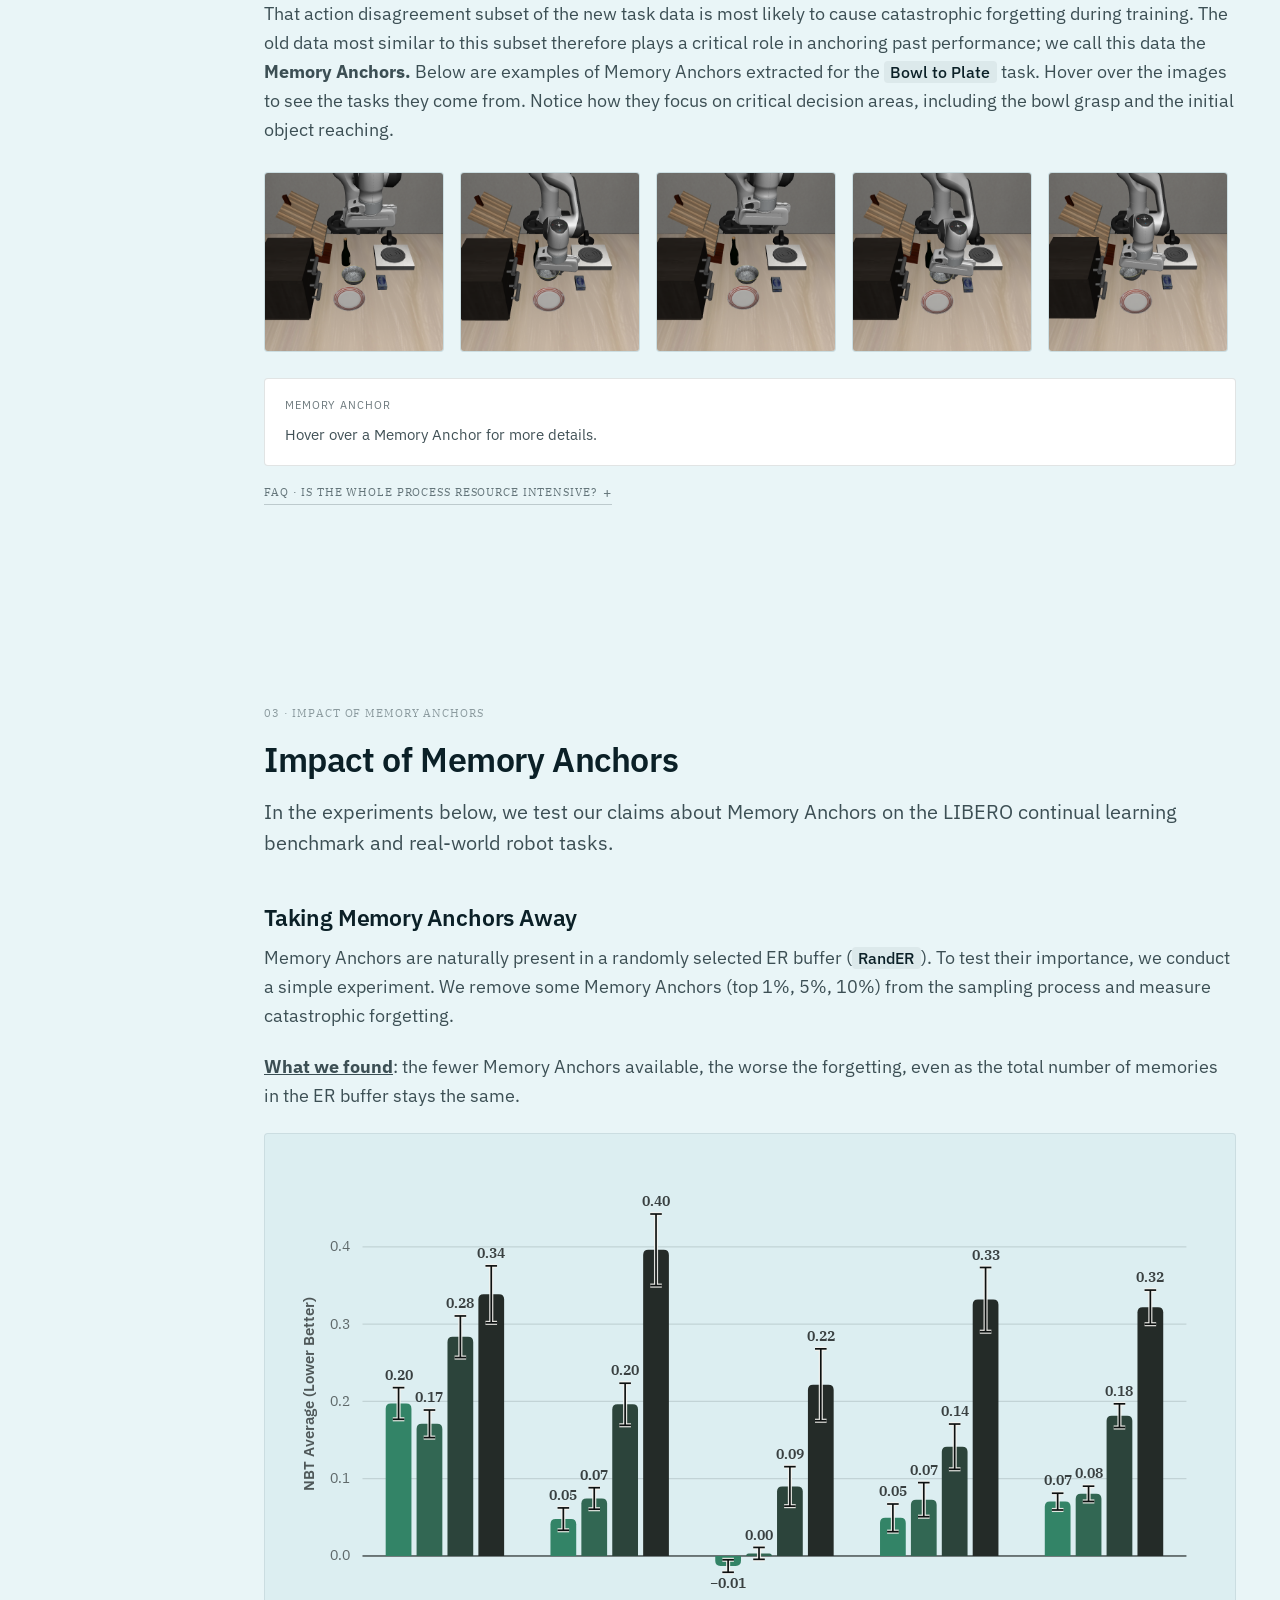
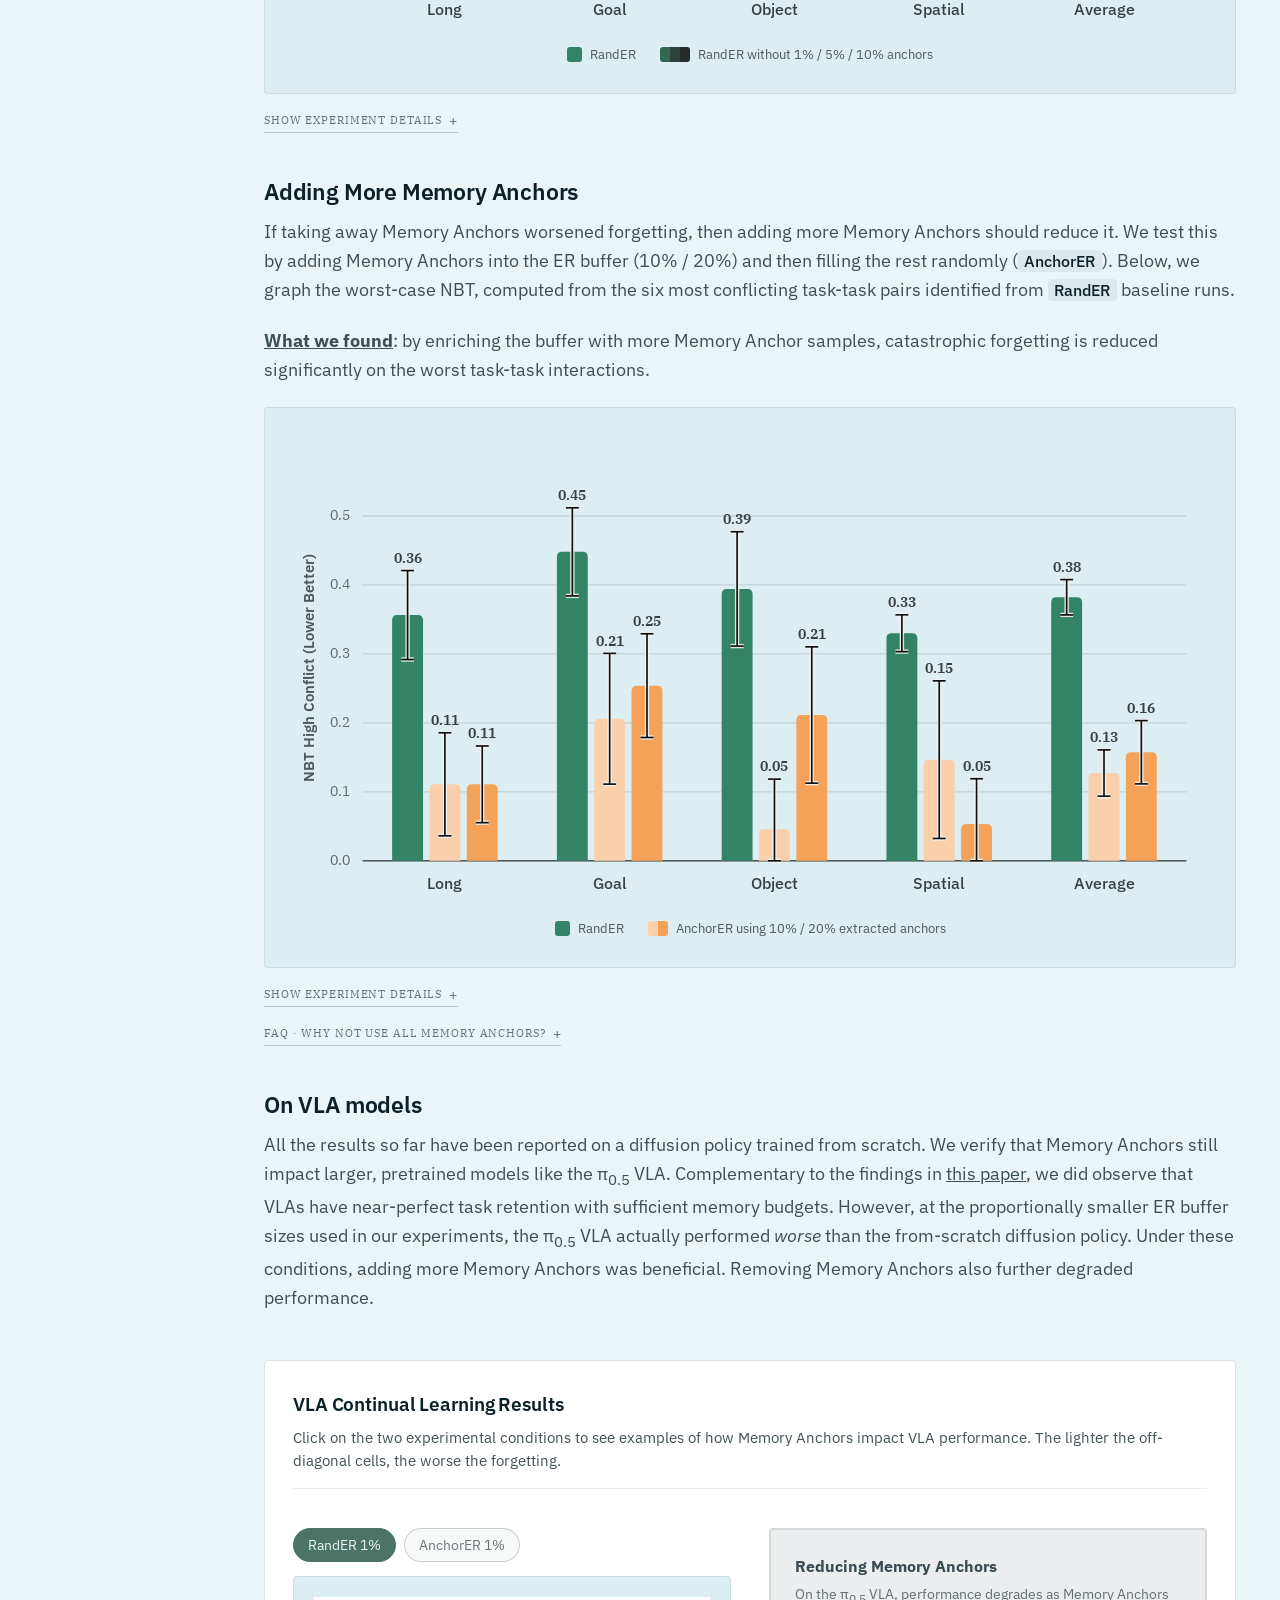
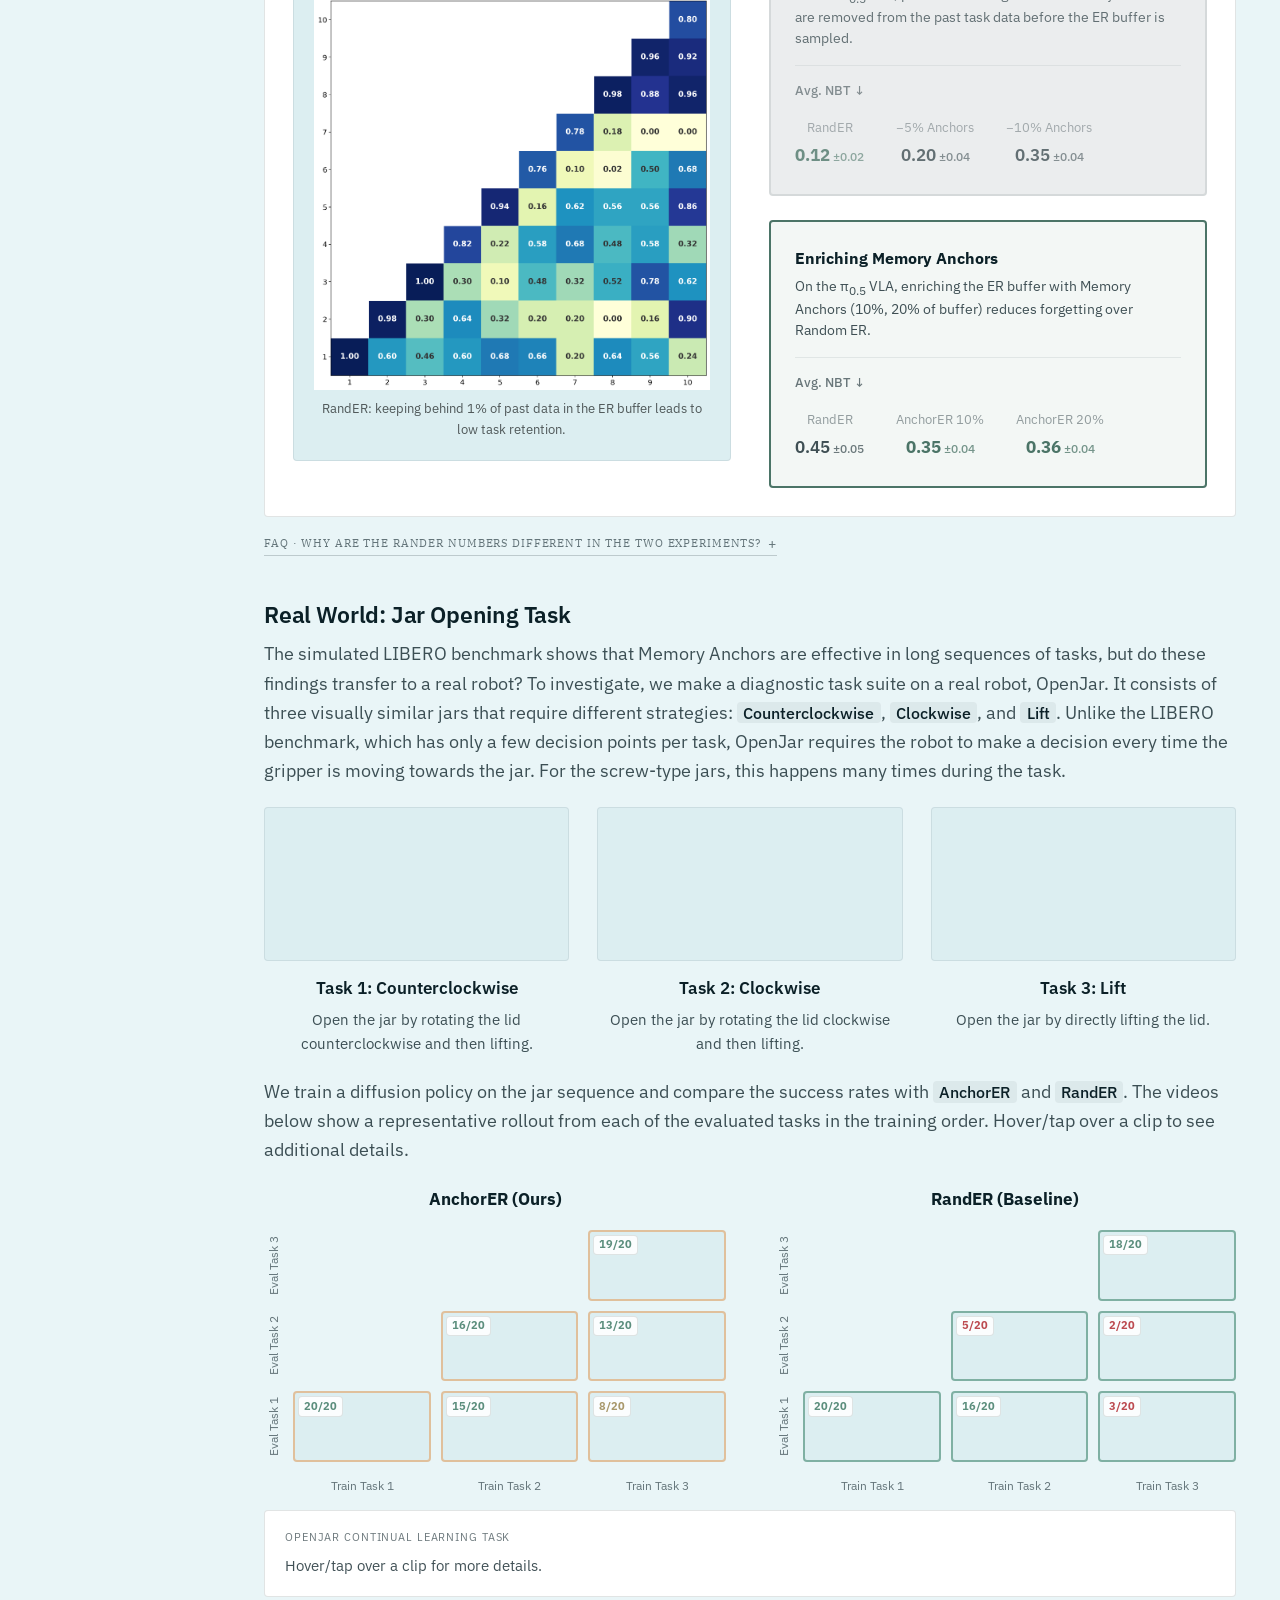
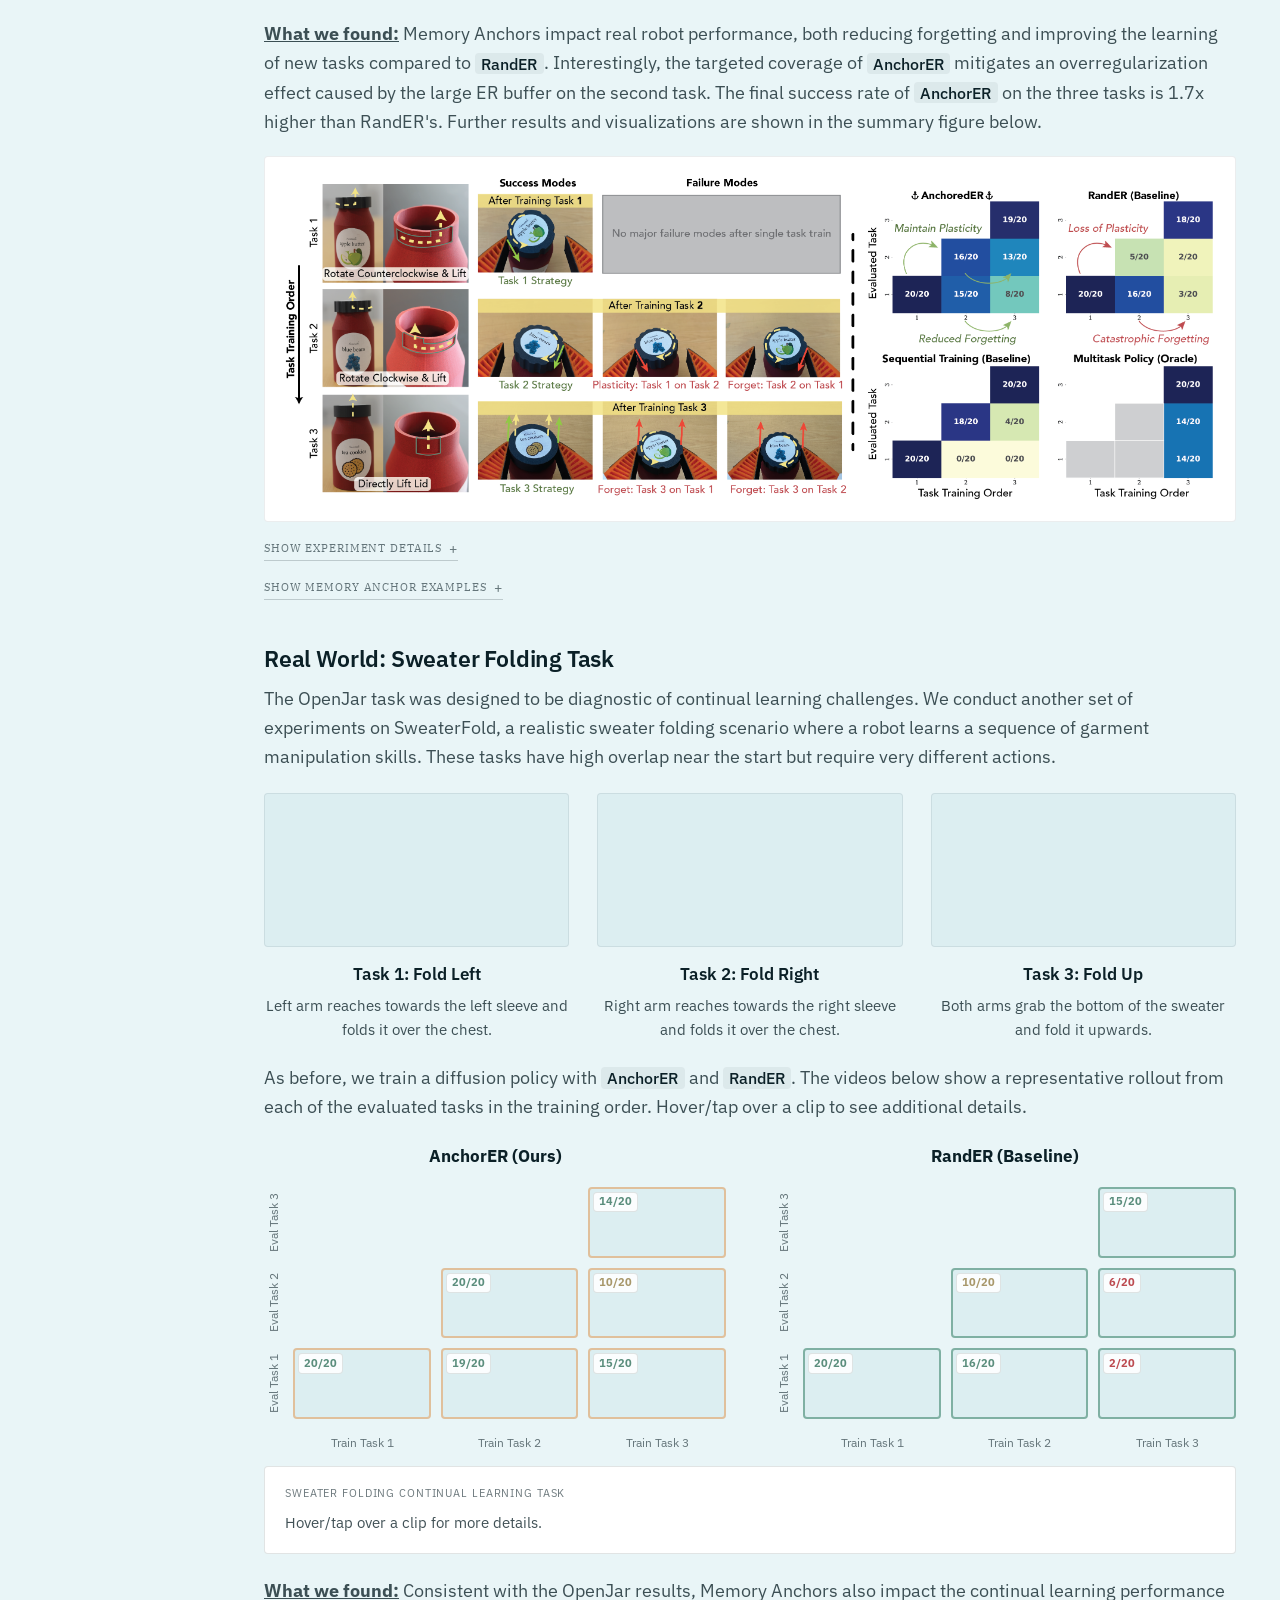
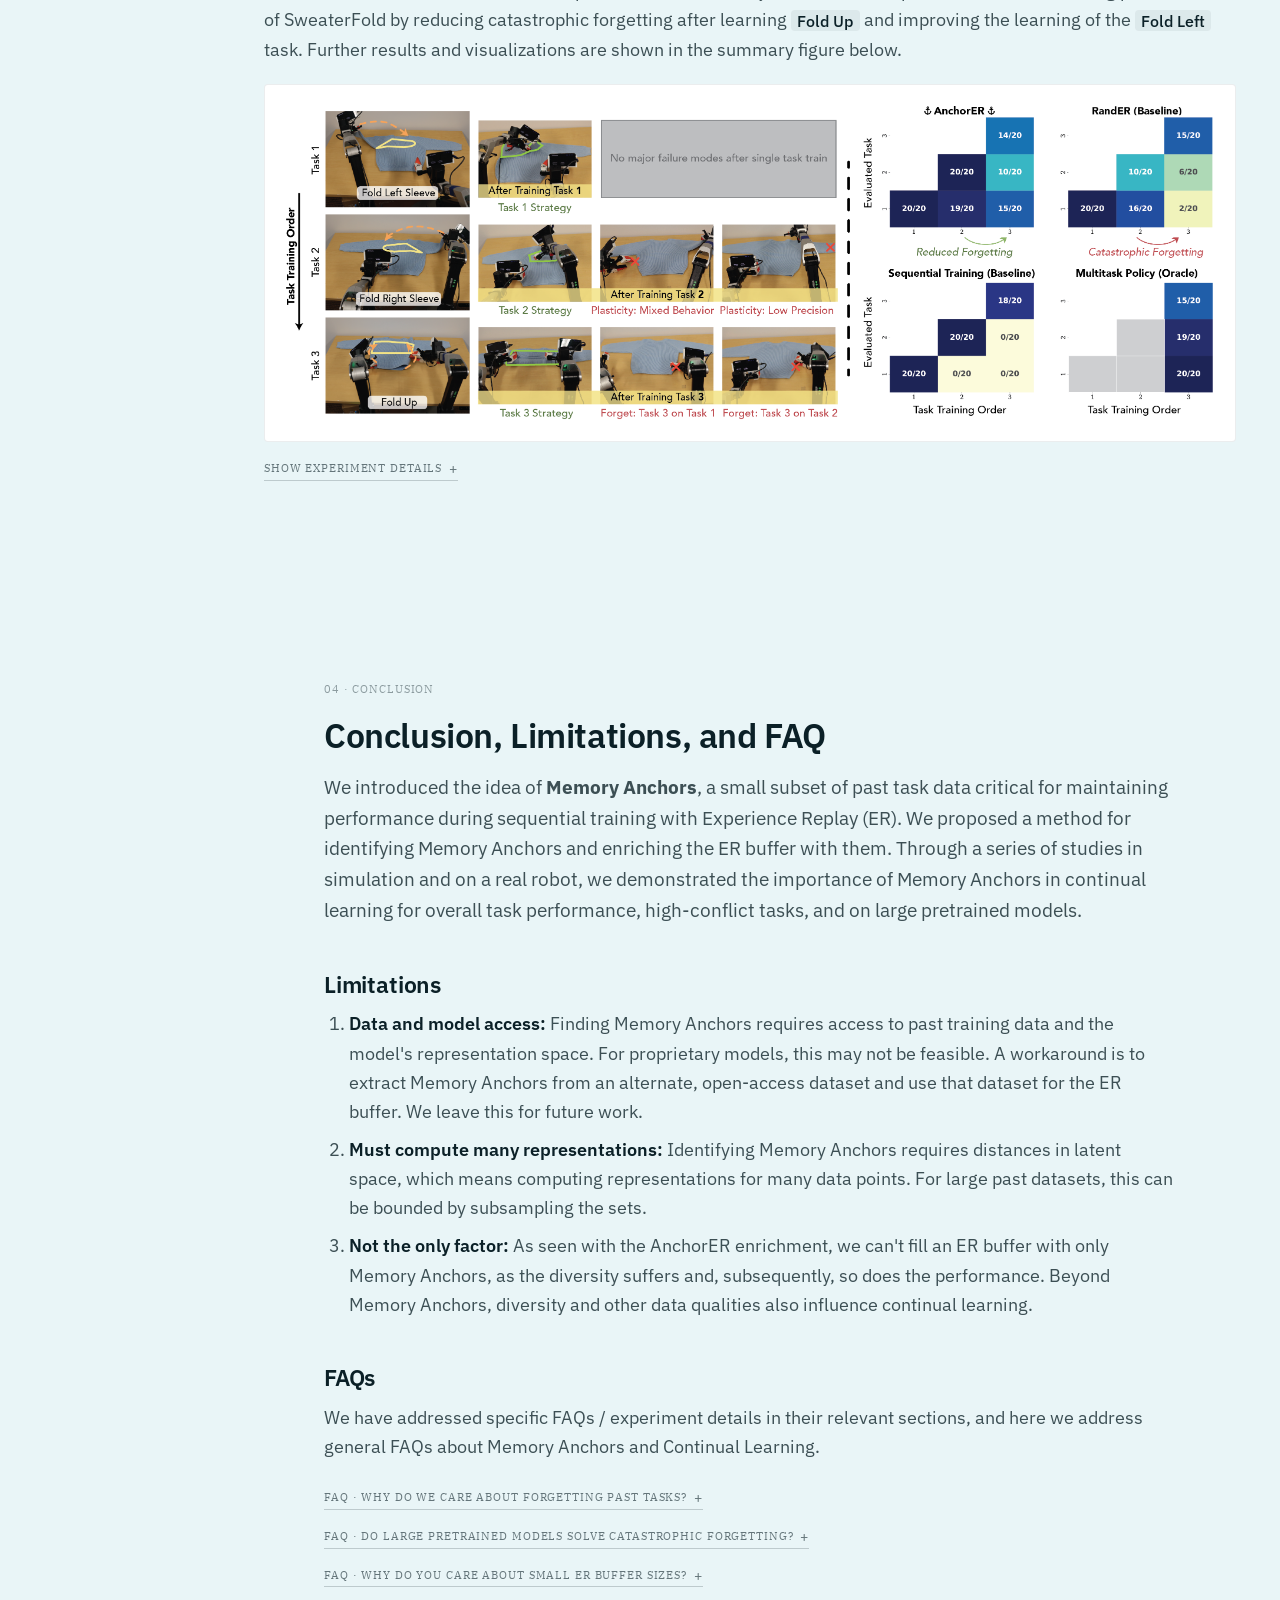
==== commit 887f4efc: "copy editing" ====
--- a/index.html
+++ b/index.html
@@ -83,7 +83,7 @@
       <a data-level="2" data-part="challenge" href="#challenge-representation-overlap">Initial Representation Overlap</a>
       <a data-level="2" data-part="challenge" href="#challenge-conflicting-actions">Conflicting Actions</a> -->
       <a data-level="1" href="#finding">Finding Memory Anchors</a>
-      <a data-level="2" data-part="finding" href="#finding-three-step-approach">The Three Step Approach</a>
+      <a data-level="2" data-part="finding" href="#finding-three-step-approach">The Three-Step Approach</a>
       <a data-level="2" data-part="finding" href="#finding-state-overlap">1) State Overlap</a>
       <a data-level="2" data-part="finding" href="#finding-action-disagreement">2) Action Disagreement</a>
       <a data-level="2" data-part="finding" href="#finding-anchor-selection">3) Anchor Selection</a>
@@ -106,7 +106,7 @@
         <p class="eyebrow">Preprint &middot; 2026</p>
         <h1 class="hero__title">Memory <span class="mark">Anchors</span> for Continual Robot Learning</h1>
         <p class="authors">
-          Maximilian Du<sup>1</sup><span class="sep">, </span>Zhanyi Sun<sup>1</sup><span class="sep">, </span>Chen Xu<sup>2</sup><span class="sep">, </span>Paarth Shah<sup>2</sup><span class="sep">, </span>Masha Itkina<sup>,2</sup><span class="sep">, </span></span>Shuran Song<sup>1</sup>
+          Maximilian Du<sup>1</sup><span class="sep">, </span>Zhanyi Sun<sup>1</sup><span class="sep">, </span>Chen Xu<sup>2</sup><span class="sep">, </span>Paarth Shah<sup>2</sup><span class="sep">, </span>Masha Itkina<sup>2</sup><span class="sep">, </span>Shuran Song<sup>1</sup>
         </p>
         <div class="affils">
           <span><sup>1</sup>Stanford University</span>
@@ -118,9 +118,9 @@
         <div class="hero__abstract">
           <p class="eyebrow hero__abstract-label">Abstract</p>
           <div class="prose">
-            <p>When learning a new task on a robot, it is common to rehearse past experiences to prevent catastrophic forgetting of past skills. This approach works very well across architectures, task sets, and on real robots too. But why does it work so well? Our work shows that <b>a small set of these experiences contributes greatly to anchoring past performance</b>. Without even a small fraction of them, catastrophic forgetting increases significantly.</p>
-            <p>Our insight: new, unseen tasks already interact with existing knowledge within the policy. If a new task has high representation overlap with past tasks, learning the task can cause forgetting if the new task requires different actions. A simple example is learning how to manipulate a familiar object in a new way. The policy is most sensitive to the past task data sampled within this conflict region. We call these experiences, <b>Memory Anchors</b>. </p>
-            <p>We present a simple way finding Memory Anchors for any new task by using the current policy's latent structure and action predictions. Excluding only 10% Memory Anchors before sampling the buffer leads to more than a 4.5x increase in catastrophic forgetting on the LIBERO benchmark suites. Conversely, enriching the replay buffer with Memory Anchors can decrease high-conflict task forgetting by 63% We show that these trends also hold on VLA models and on two real-world task suites.</p>
+            <p>When learning a new task on a robot, it is common to rehearse past experiences to prevent catastrophic forgetting of past skills. This approach works very well across architectures and task sets, and on real robots too. But why does it work so well? Our work shows that <b>a small set of these experiences contributes greatly to anchoring past performance</b>. Withholding even a small fraction of them increases catastrophic forgetting significantly.</p>
+            <p>Our insight: new, unseen tasks already interact with existing knowledge within the policy. If a new task has high representation overlap with past tasks, learning the task can cause forgetting when the new task requires different actions. A simple example is learning how to manipulate a familiar object in a new way. The policy is most sensitive to the past task data sampled within this conflict region. We call these experiences <b>Memory Anchors</b>. </p>
+            <p>We present a simple way to find Memory Anchors for any new task by using the current policy's latent structure and action predictions. Excluding only 10% of Memory Anchors before sampling the buffer leads to more than a 4.5x increase in catastrophic forgetting on the LIBERO benchmark suites. Conversely, enriching the replay buffer with Memory Anchors can decrease high-conflict task forgetting by 63%. We show that these trends also hold on VLA models and on two real-world task suites.</p>
           </div>
           <details class="disclosure">
             <summary class="disclosure__summary">Watch Overview Video</summary>
@@ -146,7 +146,7 @@
         <p class="sec__sub sec__sub--full">To understand Memory Anchors, we first need to take a closer look at why robot policies forget old tasks when learning new ones.</p>
         <div class="sub" id="challenge-setup">
           <h3 class="sub__title">Sequential Task Learning</h3>
-          <p class="sub__lede">We explore the problem setting of imitation learning on tasks in sequence. Drag the slider to step through ten tasks. The horizontal axis is the learning progress, and the vertical axis are the evaluated tasks. The lighter the off-diagonal elements, the worse the forgetting.</p>
+          <p class="sub__lede">We explore the problem setting of imitation learning on tasks in sequence. Drag the slider to step through ten tasks. The horizontal axis is the learning progress, and the vertical axis is the evaluated tasks. The lighter the off-diagonal elements, the worse the forgetting.</p>
 
           <div class="stagepanel">
             <div class="stagepanel__row">
@@ -201,7 +201,7 @@
 
           <div class="sub" id="challenge-why-hard">
           <h3 class="sub__title">New Task Interactions with Existing Tasks</h3>
-          <p class="sub__lede">Most robot continual learning works look at this NBT metric, but not many look at <em>how it arises.</em> Does a policy forget past tasks slowly, or all at once? Below, we plot a single task's performance across different learning orders. Look at how this task's performance (task 6) changes as the model learns task 8 (orange region).</p>
+          <p class="sub__lede">Most robot continual learning works look at this NBT metric, but not many look at <em>how it arises.</em> Does a policy forget past tasks slowly, or all at once? Below, we plot a single task's performance across different learning orders. Look at how this task's performance (task 6, red line) changes as the model learns task 8 (orange region).</p>
 
           <div class="orderings">
             <div class="orderings__track" tabindex="0" aria-label="Performance on 'put the cream cheese in the bowl' across different learning-order positions, scrollable">
@@ -249,7 +249,7 @@
               <p>Diffusion U-Net policy trained on the first few supplied LIBERO task training orderings where task 8 comes after task 6. Using a 1% buffer size.</p>
             </div>
           </details>
-          <p class="sub__lede sub__lede--gap"><b><u>What we found:</u></b> forgetting a task does not occur gradually. When some tasks are learned, other tasks experience a steep decline in performance. To understand why this happens, let's look at our conflicting task pairs, 6 and 8. The target objects in the tasks are next to each other, which makes the observations in the two tasks similar at the start.</p>
+          <p class="sub__lede sub__lede--gap"><b><u>What we found:</u></b> forgetting a task does not occur gradually. When some tasks are learned, other tasks experience a steep decline in performance. To understand why this happens, let's look at our conflicting task pair, 6 and 8. The target objects in the tasks are next to each other, which makes the observations in the two tasks similar at the start.</p>
 
           <div class="videocompare" data-video-sync>
             <div class="videocompare__media">
@@ -301,7 +301,7 @@
 
           <div class="sub" id="challenge-conflicting-actions">
           <h3 class="sub__title">Conflicting Actions</h3>
-          <p class="sub__lede">Collapsing new tasks into existing representation spaces can create conflict if the required actions are different. We plot the state novelty of the new <code>Bowl to Plate</code> task to all previous tasks by finding nearest neighbor distance in the policy's latent space. On the same graph, we plot action disagreement by comparing the predicted actions of the policy with the ground truth actions.</p>
+          <p class="sub__lede">Collapsing new tasks into existing representation spaces can create conflict if the required actions are different. We plot the state novelty of the new <code>Bowl to Plate</code> task relative to all previous tasks by finding the nearest neighbor distance in the policy's latent space. On the same graph, we plot action disagreement by comparing the predicted actions of the policy with the ground truth actions.</p>
           <div class="videocompare videocompare--wide" data-video-sync>
             <!-- --clip-ar is each clip's intrinsic aspect ratio; .videocompare__item
                  sizes its column by it so both videos render at the same height -->
@@ -346,12 +346,12 @@
         <p class="eyebrow">02 &middot; Finding Memory Anchors</p>
         <h2 class="sec__title">Finding Memory Anchors</h2>
         <div class="sub" id="finding-three-step-approach">
-          <h3 class="sub__title">The Three Step Approach</h3>
+          <h3 class="sub__title">The Three-Step Approach</h3>
           <p class="sub__lede">To test our claim, we must extract the Memory Anchors. We present a three-step filter approach that uses the current policy, old task data, and the new task data.</p>
           <ol class="sub__lede sub__lede--gap sec__sub--list">
               <li><b>State Representation Overlap.</b> Using the latent space of the current policy, find the transitions in the <span class="hl-new">new</span> data that overlap with the <span class="hl-old">old</span> task data.</li>
               <li><b>Action Prediction Disagreement.</b> Within this state overlap of the <span class="hl-new">new</span> task data, identify transitions where the current policy predicts something significantly different from the action labels.</li>
-              <li><b>Anchor Selection.</b> Using the current policy's latent space again, select the nearest <span class="hl-old">old</span> task data that are closest to the <span class="hl-new">new</span> task data isolated from the previous action disagreement step.</li>
+              <li><b>Anchor Selection.</b> Using the current policy's latent space again, select the <span class="hl-old">old</span> task data that are closest to the <span class="hl-new">new</span> task data isolated in the previous action disagreement step.</li>
             </ol>
             <p class="sub__lede sub__lede--gap">The figure below illustrates the whole process, which is described in detail with interactive visualizations in the sections below.</p>
 
@@ -365,7 +365,7 @@
 
           <div class="sub" id="finding-state-overlap">
             <h3 class="sub__title">1) State Representation Overlap</h3>
-            <p class="sub__lede">Old and new task data are both placed into the current policy's representation space. Latent distances between new and old data naturally segment the new task data into two groups: inside the representation overlap, and outside the overlap. Using clustering, we isolate the new task data within this overlap. Look at how this approach segments the <code>Bowl to Plate</code> task:</p>
+            <p class="sub__lede">Old and new task data are both placed into the current policy's representation space. Latent distances between new and old data naturally segment the new task data into two groups: inside the representation overlap and outside the overlap. Using clustering, we isolate the new task data within this overlap. Look at how this approach segments the <code>Bowl to Plate</code> task:</p>
 
             <div class="stagepanel overlappanel" id="overlap-demo-state-overlap" data-overlap-demo>
               <div class="overlappanel__media">
@@ -396,13 +396,13 @@
             <details class="disclosure">
               <summary class="disclosure__summary">FAQ &middot; Why not segment by timestep?</summary>
               <div class="disclosure__body">
-                <p>While it is true that LIBERO typically starts in state overlap and then diverges, it requires tuning the timestep threshold. This heuristic is also not generally true. In our real robot experiment, state overlap is interleaved throughout a new task trajectory.</p>
+                <p>While it is true that LIBERO typically starts in state overlap and then diverges, doing so requires tuning the timestep threshold. This heuristic is also not generally true. In our real robot experiment, state overlap is interleaved throughout a new task trajectory.</p>
               </div>
             </details>
               <details class="disclosure">
               <summary class="disclosure__summary">FAQ &middot; What if the new task is very different?</summary>
               <div class="disclosure__body">
-                <p>If the new task is in an entirely different environment (like it happens in LIBERO-Long), clustering still separates closer from further states, as an ordering still exists in latent space. We find that Memory Anchors still impacts highly heterogeneous task sequences (see results), though the selection process becomes less interpretable. </p>
+                <p>If the new task is in an entirely different environment (as happens in LIBERO-Long), clustering still separates closer from further states, as an ordering still exists in latent space. We find that Memory Anchors still impact highly heterogeneous task sequences (see results), though the selection process becomes less interpretable. </p>
               </div>
             </details>
           </div>
@@ -443,14 +443,14 @@
             <details class="disclosure">
               <summary class="disclosure__summary">FAQ &middot; Why not just run inference on the data and compare to action labels?</summary>
               <div class="disclosure__body">
-                <p>This approach also works, but it can produce false positives for multimodal data with multiple correct actions. By adding noise, we preserve enough action structure to preserve the chosen modality if the policy agrees with the action.</p>
+                <p>This approach also works, but it can produce false positives for multimodal data with multiple correct actions. By adding noise, we retain enough action structure to preserve the chosen modality if the policy agrees with the action.</p>
               </div>
             </details>
           </div>
          
           <div class="sub" id="finding-anchor-selection">
-            <h3 class="sub__title">Anchor Selection</h3>
-            <p class="sub__lede">That action disagreement subset of the new task data is most likely to cause catastrophic forgetting during training. The old data most similar to this subset therefore plays a critical role in anchoring past performance, which we call the <b>Memory Anchors.</b> Below are examples of Memory Anchors extracted for the <code>Bowl to Plate</code> task. Hover over the images to see the tasks they come from. Notice how they focus on critical decision areas, including the bowl grasp and the initial object reaching.</p>
+            <h3 class="sub__title">3) Anchor Selection</h3>
+            <p class="sub__lede">That action disagreement subset of the new task data is most likely to cause catastrophic forgetting during training. The old data most similar to this subset therefore plays a critical role in anchoring past performance; we call this data the <b>Memory Anchors.</b> Below are examples of Memory Anchors extracted for the <code>Bowl to Plate</code> task. Hover over the images to see the tasks they come from. Notice how they focus on critical decision areas, including the bowl grasp and the initial object reaching.</p>
 
             <div class="framestrip">
               <div class="framestrip__track" data-autoscroll tabindex="0" aria-label="Sampled training frames across demos, scrollable">
@@ -547,7 +547,7 @@
               <details class="disclosure">
               <summary class="disclosure__summary">FAQ &middot; Is the whole process resource intensive?</summary>
               <div class="disclosure__body">
-                <p>The whole extraction process takes up a very small percentage of the training run (~3%) and unlike other enhanced ER methods, does not require any per-step costs or gradient computations. Extracting Memory Anchors does scale with the size of the past task dataset. If the dataset becomes unwieldy, it can be subsampled and/or the selection processes can be approximated to bound the compute.</p>
+                <p>The whole extraction process takes up a very small percentage of the training run (~3%) and, unlike other enhanced ER methods, does not require any per-step costs or gradient computations. Extracting Memory Anchors does scale with the size of the past task dataset. If the dataset becomes unwieldy, it can be subsampled and/or the selection processes can be approximated to bound the compute.</p>
               </div>
             </details>
           </div>
@@ -563,7 +563,7 @@
           <div class="sub" id="impact-taking-away">
             <h3 class="sub__title">Taking Memory Anchors Away</h3>
             <p class="sub__lede">Memory Anchors are naturally present in a randomly selected ER buffer (<code>RandER</code>). To test their importance, we conduct a simple experiment. We remove some Memory Anchors (top 1%, 5%, 10%) from the sampling process and measure catastrophic forgetting.</p>
-            <p class="sub__lede sub__lede--gap"><b><u>What we found</u></b>: the fewer Memory Anchors available, the worse the forgetting, even as the total number of memories in the ER buffer stay the same.</p>
+            <p class="sub__lede sub__lede--gap"><b><u>What we found</u></b>: the fewer Memory Anchors available, the worse the forgetting, even as the total number of memories in the ER buffer stays the same.</p>
             <figure class="barchart">
               <div class="barchart__frame">
                 <div class="zoomfig">
@@ -683,13 +683,13 @@
             <details class="disclosure">
               <summary class="disclosure__summary">Show Experiment Details</summary>
               <div class="disclosure__body">
-                <p>Using an ER buffer size of 1000 (total, not per task) across all trials. The only difference between all experimental conditions is the past task dataset. In the RandER condition, all of the dataset is equally likely to be chosen. In the RandER w/o X% condition, the X% best Memory Anchors are removed from the datasets before running RandER sampling. The reported values are average NBT (Negative Backward Transfer), error bars across one SEM. </p>
+                <p>Using an ER buffer size of 1000 (total, not per task) across all trials. The only difference between all experimental conditions is the past task dataset. In the RandER condition, all of the data is equally likely to be chosen. In the RandER w/o X% condition, the X% best Memory Anchors are removed from the datasets before running RandER sampling. The reported values are average NBT (Negative Backward Transfer), error bars show &plusmn;1 SEM. </p>
               </div>
             </details>
           </div>
           <div class="sub" id="impact-adding-more">
             <h3 class="sub__title">Adding More Memory Anchors</h3>
-            <p class="sub__lede">If taking away Memory Anchors worsened forgetting, adding more Memory Anchors should reduce forgetting. We test this by adding Memory Anchors into the ER buffer (10% / 20%) and then filling the rest randomly (<code>AnchorER</code>). Below, we graph the worst-case NBT, computed from the six most conflicting task-task pairs identified from <code>RandER</code> baseline runs.</p>
+            <p class="sub__lede">If taking away Memory Anchors worsened forgetting, then adding more Memory Anchors should reduce it. We test this by adding Memory Anchors into the ER buffer (10% / 20%) and then filling the rest randomly (<code>AnchorER</code>). Below, we graph the worst-case NBT, computed from the six most conflicting task-task pairs identified from <code>RandER</code> baseline runs.</p>
             <p class="sub__lede sub__lede--gap"><b><u>What we found</u></b>: by enriching the buffer with more Memory Anchor samples, catastrophic forgetting is reduced significantly on the worst task-task interactions.</p>
             <figure class="barchart">
               <div class="barchart__frame">
@@ -791,7 +791,7 @@
             <details class="disclosure">
               <summary class="disclosure__summary">Show Experiment Details</summary>
               <div class="disclosure__body">
-                <p>Using an ER buffer size of 1% of the past data size. The randomly selected Memory Anchors can be enough to support many task-task pairings, which is why we chose to focus on the worst case interaction subset for this experiment. This subset was found by looking at all of the task-task interactions on a set of RandER runs and picking the 6 interactions with the highest average forgetting across training orders. We report the average forgetting on these interactions for AnchorER and RandER.</p>
+                <p>Using an ER buffer size of 1% of the past data size. The randomly selected Memory Anchors can be enough to support many task-task pairings, which is why we chose to focus on the worst-case interaction subset for this experiment. This subset was found by looking at all of the task-task interactions on a set of RandER runs and picking the 6 interactions with the highest average forgetting across training orders. We report the average forgetting on these interactions for AnchorER and RandER.</p>
               </div>
             </details>
              <details class="disclosure">
@@ -803,7 +803,7 @@
           </div>
           <div class="sub" id="impact-vla">
             <h3 class="sub__title">On VLA models</h3>
-            <p class="sub__lede">All the results so far have been reported on a diffusion policy trained from scratch. We verify that Memory Anchors still impact larger, pretrained models like the &pi;<sub>0.5</sub> VLA. Complementary to the findings in <a href="https://continual-vlas.github.io/forget-me-not/" target="_blank" rel="noopener noreferrer">this paper</a>, we did observe that VLAs have near perfect task retention with sufficient memory budgets. However, at the proportionally-smaller ER buffer sizes used in our experiments, the &pi;<sub>0.5</sub> VLA actually performed <i>worse</i> than from-scratch diffusion policy. Under these conditions, adding more Memory Anchors was beneficial. Removing Memory Anchors also further degraded performance. </p>
+            <p class="sub__lede">All the results so far have been reported on a diffusion policy trained from scratch. We verify that Memory Anchors still impact larger, pretrained models like the &pi;<sub>0.5</sub> VLA. Complementary to the findings in <a href="https://continual-vlas.github.io/forget-me-not/" target="_blank" rel="noopener noreferrer">this paper</a>, we did observe that VLAs have near-perfect task retention with sufficient memory budgets. However, at the proportionally smaller ER buffer sizes used in our experiments, the &pi;<sub>0.5</sub> VLA actually performed <i>worse</i> than the from-scratch diffusion policy. Under these conditions, adding more Memory Anchors was beneficial. Removing Memory Anchors also further degraded performance. </p>
             <div class="stagesplit stagesplit--gap vla-explorer" data-vla-viewer>
               <div class="vla-explorer__header">
                 <p class="vla-explorer__title">VLA Continual Learning Results</p>
@@ -813,12 +813,12 @@
                 <div class="stageplayer">
                   <div class="viewer-toggle-groups">
                     <div class="viewer-toggle" role="group" aria-label="Success matrix selection" data-toggle-group="enriching">
-                      <button type="button" class="viewer-toggle__btn" data-image="rander" data-caption="RandER: keeping behind 1% of past data in the ER buffer leads to low task retention." aria-pressed="true">RandER 1%</button>
+                      <button type="button" class="viewer-toggle__btn" data-image="rander" data-caption="RandER: keeping only 1% of past data in the ER buffer leads to low task retention." aria-pressed="true">RandER 1%</button>
                       <button type="button" class="viewer-toggle__btn" data-image="anchors" data-caption="AnchorER: enriching the buffer with Memory Anchors raises overall task retention (darker colors in the off-diagonals)." aria-pressed="false">AnchorER 1%</button>
                     </div>
                     <div class="viewer-toggle" role="group" aria-label="Success matrix selection" data-toggle-group="reducing" hidden>
-                      <button type="button" class="viewer-toggle__btn" data-image="base_1000" data-caption="RandER: Keeping a buffer of 1000 total memories leads to high past task retention." aria-pressed="true">RandER 1000 Memories</button>
-                      <button type="button" class="viewer-toggle__btn" data-image="invert_10" data-caption="RandER w/o 10% Memory Anchors: Reducing access to Memory Anchors in the ER buffer sampling process significantly increases forgetting." aria-pressed="false">&minus;10% Anchors</button>
+                      <button type="button" class="viewer-toggle__btn" data-image="base_1000" data-caption="RandER: keeping a buffer of 1000 total memories leads to high past task retention." aria-pressed="true">RandER 1000 Memories</button>
+                      <button type="button" class="viewer-toggle__btn" data-image="invert_10" data-caption="RandER w/o 10% Memory Anchors: reducing access to Memory Anchors in the ER buffer sampling process significantly increases forgetting." aria-pressed="false">&minus;10% Anchors</button>
                     </div>
                   </div>
                   <div class="stageplayer__frame">
@@ -877,13 +877,13 @@
             <details class="disclosure">
               <summary class="disclosure__summary">FAQ &middot; Why are the RandER numbers different in the two experiments?</summary>
               <div class="disclosure__body">
-                <p>Consistent with our experiment setup on diffusion policy, we use a 1% buffer size for the addition experiment and a 1000 total buffer for the subtraction experiment. We use the larger, fixed-size buffer for the subtraction experiment because RandER does better, showing us that memory anchors are still important even at a larger budget. Likewise, we use a smaller buffer on the addition experiment to show that Memory Anchors can improve performance even with limited data. This finding is consistent between VLAs and diffusion policies.</p>
+                <p>Consistent with our experiment setup on diffusion policy, we use a 1% buffer size for the addition experiment and a 1000-memory total buffer for the subtraction experiment. We use the larger, fixed-size buffer for the subtraction experiment because RandER does better, showing us that Memory Anchors are still important even at a larger budget. Likewise, we use a smaller buffer on the addition experiment to show that Memory Anchors can improve performance even with limited data. This finding is consistent between VLAs and diffusion policies.</p>
               </div>
             </details>
           </div>
           <div class="sub" id="impact-jar-opening">
             <h3 class="sub__title">Real World: Jar Opening Task</h3>
-            <p class="sub__lede">The simulated LIBERO benchmark shows that Memory Anchors are effective in long sequences of tasks, but do these findings transfer to a real robot? To investigate, we make a diagnostic task suite on a real robot, OpenJar. It consists of three visually similar jars that require different strategies: <code>Counterclockwise</code>, <code>Clockwise</code>, and <code>Lift</code>. Unlike the LIBERO benchmark that has only a few decision points per task, OpenJar requires the robot to make a decision every time the gripper is moving towards the jar. For the screw-type jars, this happens many times during the task. </p>
+            <p class="sub__lede">The simulated LIBERO benchmark shows that Memory Anchors are effective in long sequences of tasks, but do these findings transfer to a real robot? To investigate, we make a diagnostic task suite on a real robot, OpenJar. It consists of three visually similar jars that require different strategies: <code>Counterclockwise</code>, <code>Clockwise</code>, and <code>Lift</code>. Unlike the LIBERO benchmark, which has only a few decision points per task, OpenJar requires the robot to make a decision every time the gripper is moving towards the jar. For the screw-type jars, this happens many times during the task. </p>
             <div class="jargrid">
               <div class="jarcard">
                 <video class="jarcard__video" src="assets/results/task1.mp4" autoplay muted loop playsinline></video>
@@ -917,16 +917,16 @@
                   <video class="taskgrid__video" src="assets/results/fp_ours_2_2.mp4" autoplay muted loop playsinline data-method="AnchorER (Ours)" data-eval="2" data-train="2" data-rate="16/20 (80%)" data-note="As expected, the current policy is able to learn the new task well."></video>
                 </div>
                 <div class="taskgrid__cell" style="grid-column:4; grid-row:2;">
-                  <video class="taskgrid__video" src="assets/results/fp_ours_2_3.mp4" autoplay muted loop playsinline data-method="AnchorER (Ours)" data-eval="2" data-train="3" data-rate="13/20 (65%)" data-note="Anchor Memories ensure that the previous skill is retained even as a conflicting task is learned. The failure modes include lifting the Clockwise jar (catastrophic forgetting)."></video>
+                  <video class="taskgrid__video" src="assets/results/fp_ours_2_3.mp4" autoplay muted loop playsinline data-method="AnchorER (Ours)" data-eval="2" data-train="3" data-rate="13/20 (65%)" data-note="Memory Anchors ensure that the previous skill is retained even as a conflicting task is learned. The failure modes include lifting the Clockwise jar (catastrophic forgetting)."></video>
                 </div>
                 <div class="taskgrid__cell" style="grid-column:2; grid-row:3;">
                   <video class="taskgrid__video" src="assets/results/fp_ours_1_1.mp4" autoplay muted loop playsinline data-method="AnchorER (Ours)" data-eval="1" data-train="1" data-rate="20/20 (100%)" data-note="As expected, the current policy is able to learn the new task well."></video>
                 </div>
                 <div class="taskgrid__cell" style="grid-column:3; grid-row:3;">
-                  <video class="taskgrid__video" src="assets/results/fp_ours_1_2.mp4" autoplay muted loop playsinline data-method="AnchorER (Ours)" data-eval="1" data-train="2" data-rate="15/20 (75%)" data-note="Anchor Memories ensure that the previous skill is retained even as a conflicting task is learned. The failure modes include trying to rotate the Counterclockwise jar the wrong way (catastrophic forgetting)"></video>
+                  <video class="taskgrid__video" src="assets/results/fp_ours_1_2.mp4" autoplay muted loop playsinline data-method="AnchorER (Ours)" data-eval="1" data-train="2" data-rate="15/20 (75%)" data-note="Memory Anchors ensure that the previous skill is retained even as a conflicting task is learned. The failure modes include trying to rotate the Counterclockwise jar the wrong way (catastrophic forgetting)."></video>
                 </div>
                 <div class="taskgrid__cell" style="grid-column:4; grid-row:3;">
-                  <video class="taskgrid__video" src="assets/results/fp_ours_1_3.mp4" autoplay muted loop playsinline data-method="AnchorER (Ours)" data-eval="1" data-train="3" data-rate="8/20 (40%)" data-note="Anchor Memories ensure that the previous skill is retained even as a conflicting task is learned. Due to the highly conflicting Lift task, catastrophic forgetting still occurs even with Anchor Memories. The failure modes include lifting the Counterclockwise jar. "></video>
+                  <video class="taskgrid__video" src="assets/results/fp_ours_1_3.mp4" autoplay muted loop playsinline data-method="AnchorER (Ours)" data-eval="1" data-train="3" data-rate="8/20 (40%)" data-note="Memory Anchors ensure that the previous skill is retained even as a conflicting task is learned. Due to the highly conflicting Lift task, catastrophic forgetting still occurs even with Memory Anchors. The failure modes include lifting the Counterclockwise jar."></video>
                 </div>
                 <span class="taskgrid__collabel" style="grid-column:2; grid-row:4;">Train Task 1</span>
                 <span class="taskgrid__collabel" style="grid-column:3; grid-row:4;">Train Task 2</span>
@@ -943,10 +943,10 @@
                   <video class="taskgrid__video" src="assets/results/fp_base_3_3.mp4" autoplay muted loop playsinline data-method="RandER (Baseline)" data-eval="3" data-train="3" data-rate="18/20 (90%)" data-note="As expected, the current policy is able to learn the new task well."></video>
                 </div>
                 <div class="taskgrid__cell" style="grid-column:3; grid-row:2;">
-                  <video class="taskgrid__video" src="assets/results/fp_base_2_2.mp4" autoplay muted loop playsinline data-method="RandER (Baseline)" data-eval="2" data-train="2" data-rate="5/20 (25%)" data-note="Surprisingly, RandER struggles to learn a second task and instead generalizes backward to the first task. We also observe this phenomenon on the second task suite (see next section). We don't have detailed analysis of this phenomenon as it doesn't exist in simulation, but this might be due to the RandER buffer being too large and not targeted, making the overall regularization too strong."></video>
+                  <video class="taskgrid__video" src="assets/results/fp_base_2_2.mp4" autoplay muted loop playsinline data-method="RandER (Baseline)" data-eval="2" data-train="2" data-rate="5/20 (25%)" data-note="Surprisingly, RandER struggles to learn a second task and instead generalizes backward to the first task. We also observe this phenomenon on the second task suite (see next section). We don't have a detailed analysis of this phenomenon as it doesn't exist in simulation, but this might be due to the RandER buffer being too large and not targeted, making the overall regularization too strong."></video>
                 </div>
                 <div class="taskgrid__cell" style="grid-column:4; grid-row:2;">
-                  <video class="taskgrid__video" src="assets/results/fp_base_2_3.mp4" autoplay muted loop playsinline data-method="RandER (Baseline)" data-eval="2" data-train="3" data-rate="2/20 (10%)" data-note="Without Anchor Memories, the model fails to retain the second Clockwise task after training on Lift and instead tries to lift all jars."></video>
+                  <video class="taskgrid__video" src="assets/results/fp_base_2_3.mp4" autoplay muted loop playsinline data-method="RandER (Baseline)" data-eval="2" data-train="3" data-rate="2/20 (10%)" data-note="Without Memory Anchors, the model fails to retain the second Clockwise task after training on Lift and instead tries to lift all jars."></video>
                 </div>
                 <div class="taskgrid__cell" style="grid-column:2; grid-row:3;">
                   <video class="taskgrid__video" src="assets/results/fp_base_1_1.mp4" autoplay muted loop playsinline data-method="RandER (Baseline)" data-eval="1" data-train="1" data-rate="20/20 (100%)" data-note="As expected, the current policy is able to learn the new task well."></video>
@@ -955,7 +955,7 @@
                   <video class="taskgrid__video" src="assets/results/fp_base_1_2.mp4" autoplay muted loop playsinline data-method="RandER (Baseline)" data-eval="1" data-train="2" data-rate="16/20 (80%)" data-note="Consistent with the overregularization hypothesis (see: Train 2, Eval 2), RandER is able to preserve the first task at the cost of not learning the second task."></video>
                 </div>
                 <div class="taskgrid__cell" style="grid-column:4; grid-row:3;">
-                  <video class="taskgrid__video" src="assets/results/fp_base_1_3.mp4" autoplay muted loop playsinline data-method="RandER (Baseline)" data-eval="1" data-train="3" data-rate="3/20 (15%)" data-note="Without Anchor Memories, the model fails to retain the first Counterclockwise task after training on Lift and instead tries to lift all jars."></video>
+                  <video class="taskgrid__video" src="assets/results/fp_base_1_3.mp4" autoplay muted loop playsinline data-method="RandER (Baseline)" data-eval="1" data-train="3" data-rate="3/20 (15%)" data-note="Without Memory Anchors, the model fails to retain the first Counterclockwise task after training on Lift and instead tries to lift all jars."></video>
                 </div>
                 <span class="taskgrid__collabel" style="grid-column:2; grid-row:4;">Train Task 1</span>
                 <span class="taskgrid__collabel" style="grid-column:3; grid-row:4;">Train Task 2</span>
@@ -968,7 +968,7 @@
                 <p class="framestrip__detail-text" data-taskgrid-detail-text>Hover/tap over a clip for more details.</p>
               </div>
             </div>
-            <p class="sub__lede sub__lede--gap"><b><u>What we found:</u></b> Memory Anchors impact real robot performance, both reducing forgetting and improving the learning of new tasks compared to <code>RandER</code>. Interestingly, the targeted coverage of <code>AnchorER</code> mitigates an overregularization effect caused by the large ER buffer on the second task. The final success rate of <code>AnchorER</code> on the three tasks is 1.7x higher than RandER. Further results and visualizations are shown in the summary figure below.</p>
+            <p class="sub__lede sub__lede--gap"><b><u>What we found:</u></b> Memory Anchors impact real robot performance, both reducing forgetting and improving the learning of new tasks compared to <code>RandER</code>. Interestingly, the targeted coverage of <code>AnchorER</code> mitigates an overregularization effect caused by the large ER buffer on the second task. The final success rate of <code>AnchorER</code> on the three tasks is 1.7x higher than RandER's. Further results and visualizations are shown in the summary figure below.</p>
             <div class="realrobot__frame zoomfig">
               <img class="realrobot__img" src="assets/results/realrobot.png" alt="Real-robot setup for the OpenJar continual learning task.">
             </div>
@@ -982,7 +982,7 @@
             <details class="disclosure">
               <summary class="disclosure__summary">Show Memory Anchor Examples</summary>
               <div class="disclosure__body">
-                <p>Below are the top 100 Memory Anchors extracted from the first task when we are starting to train the second task. Notice how they all focus on the moment when the robot is about to move forward and contact the jar. This is the exact moment that differentiates counterclockwise and clockwise jar rotations.</p>
+                <p>Below are the top 100 Memory Anchors extracted from the first task when we start training the second task. Notice how they all focus on the moment when the robot is about to move forward and contact the jar. This is the exact moment that differentiates counterclockwise and clockwise jar rotations.</p>
                 <!-- lazy: a closed <details> is display:none, so this 3.9 MB sheet
                      isn't fetched until someone actually opens the dropdown -->
                 <div class="zoomfig">
@@ -1010,7 +1010,7 @@
               <div class="jarcard">
                 <video class="jarcard__video" src="assets/results/sweater_task3.mp4" autoplay muted loop playsinline></video>
                 <p class="jarcard__title">Task 3: Fold Up </p>
-                <p class="jarcard__text">Both arms grab the bottom of the sweater and folds it upwards.</p>
+                <p class="jarcard__text">Both arms grab the bottom of the sweater and fold it upwards.</p>
               </div>
             </div>
             <p class="sub__lede sub__lede--gap">As before, we train a diffusion policy with <code>AnchorER</code> and <code>RandER</code>. The videos below show a representative rollout from each of the evaluated tasks in the training order. Hover/tap over a clip to see additional details.</p>
@@ -1029,16 +1029,16 @@
                       <video class="taskgrid__video" src="assets/results/sweater_ours_2_2.mp4" autoplay muted loop playsinline data-method="AnchorER (Ours)" data-eval="2" data-train="2" data-rate="20/20 (100%)" data-note="As expected, the current policy is able to learn the new task."></video>
                     </div>
                     <div class="taskgrid__cell" style="grid-column:4; grid-row:2;">
-                      <video class="taskgrid__video" src="assets/results/sweater_ours_2_3.mp4" autoplay muted loop playsinline data-method="AnchorER (Ours)" data-eval="2" data-train="3" data-rate="10/20 (50%)" data-note="Anchor Memories ensure that the previous skill is retained even as a conflicting task is learned. The main failure modes are executing the wrong behavior (Fold Up)"></video>
+                      <video class="taskgrid__video" src="assets/results/sweater_ours_2_3.mp4" autoplay muted loop playsinline data-method="AnchorER (Ours)" data-eval="2" data-train="3" data-rate="10/20 (50%)" data-note="Memory Anchors ensure that the previous skill is retained even as a conflicting task is learned. The main failure modes are executing the wrong behavior (Fold Up)."></video>
                     </div>
                     <div class="taskgrid__cell" style="grid-column:2; grid-row:3;">
                       <video class="taskgrid__video" src="assets/results/sweater_ours_1_1.mp4" autoplay muted loop playsinline data-method="AnchorER (Ours)" data-eval="1" data-train="1" data-rate="20/20 (100%)" data-note="As expected, the current policy is able to learn the new task."></video>
                     </div>
                     <div class="taskgrid__cell" style="grid-column:3; grid-row:3;">
-                      <video class="taskgrid__video" src="assets/results/sweater_ours_1_2.mp4" autoplay muted loop playsinline data-method="AnchorER (Ours)" data-eval="1" data-train="2" data-rate="19/20 (95%)" data-note="Anchor Memories ensure that the previous skill is retained even as a conflicting task is learned. It is worth noting that the policy now moves both arms forward but still only executes the left fold. This is shared between AnchorER and RandER runs."></video>
+                      <video class="taskgrid__video" src="assets/results/sweater_ours_1_2.mp4" autoplay muted loop playsinline data-method="AnchorER (Ours)" data-eval="1" data-train="2" data-rate="19/20 (95%)" data-note="Memory Anchors ensure that the previous skill is retained even as a conflicting task is learned. It is worth noting that the policy now moves both arms forward but still only executes the left fold. This is shared between AnchorER and RandER runs."></video>
                     </div>
                     <div class="taskgrid__cell" style="grid-column:4; grid-row:3;">
-                      <video class="taskgrid__video" src="assets/results/sweater_ours_1_3.mp4" autoplay muted loop playsinline data-method="AnchorER (Ours)" data-eval="1" data-train="3" data-rate="15/20 (75%)" data-note="Anchor Memories ensure that the previous skill is retained even as a conflicting task is learned. The main failure modes are executing the wrong behavior (Fold Up)"></video>
+                      <video class="taskgrid__video" src="assets/results/sweater_ours_1_3.mp4" autoplay muted loop playsinline data-method="AnchorER (Ours)" data-eval="1" data-train="3" data-rate="15/20 (75%)" data-note="Memory Anchors ensure that the previous skill is retained even as a conflicting task is learned. The main failure modes are executing the wrong behavior (Fold Up)."></video>
                     </div>
                     <span class="taskgrid__collabel" style="grid-column:2; grid-row:4;">Train Task 1</span>
                     <span class="taskgrid__collabel" style="grid-column:3; grid-row:4;">Train Task 2</span>
@@ -1098,44 +1098,44 @@
       <section id="conclusion" class="section">
         <div class="wrap wrap--mid reveal">
           <p class="eyebrow">04 &middot; Conclusion</p>
-          <h2 class="sec__title">Conclusion, Limitations and FAQ</h2>
+          <h2 class="sec__title">Conclusion, Limitations, and FAQ</h2>
           <div class="prose">
             <p>We introduced the idea of <b>Memory Anchors</b>, a small subset of past task data critical for maintaining performance during sequential training with Experience Replay (ER). We proposed a method for identifying Memory Anchors and enriching the ER buffer with them. Through a series of studies in simulation and on a real robot, we demonstrated the importance of Memory Anchors in continual learning for overall task performance, high-conflict tasks, and on large pretrained models. </p>
           </div>
         <div class="sub" id="conclusion-limitations">
           <h3 class="sub__title">Limitations</h3>
           <ol class="sub__lede sec__sub--list">
-            <li><b> Data and model access:</b> Finding Memory Anchors requries access to past training data and the model's representation space. For proprietary models, this may not be feasible. A workaround is to extract Memory Anchors from an alternate, open-access dataset and use that dataset for the ER buffer. We leave this for future work. </li>
-            <li><b> Can compute many representations:</b> Identifying Memory Anchors requires distances in latent space, which means computing representations for many data points. For large past datasets, this can be bounded by subsampling the sets.</li>
-            <li><b> Not the only factor:</b> As seen with the AnchorER enrichment, we can't fill an ER buffer with only Memory Anchors, as the diversity suffers and subsequently the performance. Beyond Memory Anchors, diversity and other data qualities also influence continual learning.</li>
+            <li><b> Data and model access:</b> Finding Memory Anchors requires access to past training data and the model's representation space. For proprietary models, this may not be feasible. A workaround is to extract Memory Anchors from an alternate, open-access dataset and use that dataset for the ER buffer. We leave this for future work. </li>
+            <li><b> Must compute many representations:</b> Identifying Memory Anchors requires distances in latent space, which means computing representations for many data points. For large past datasets, this can be bounded by subsampling the sets.</li>
+            <li><b> Not the only factor:</b> As seen with the AnchorER enrichment, we can't fill an ER buffer with only Memory Anchors, as the diversity suffers and, subsequently, so does the performance. Beyond Memory Anchors, diversity and other data qualities also influence continual learning.</li>
           </ol>
         </div>
 
         <div class="sub" id="faq">
           <h3 class="sub__title">FAQs</h3>
-          <p class="sub__lede">We have addressed specific FAQ's / experiment details in their relevant sections, and here we address general FAQs about Memory Anchors and Continual Learning.</p>
+          <p class="sub__lede">We have addressed specific FAQs / experiment details in their relevant sections, and here we address general FAQs about Memory Anchors and Continual Learning.</p>
           <details class="disclosure">
             <summary class="disclosure__summary">FAQ &middot; Why do we care about forgetting past tasks?</summary>
             <div class="disclosure__body">
-              <p>In some adaptation frameworks, we only care about positive transfer: the ability to leverage past tasks to learn a new one. But if finetuning a model a new task causes the past tasks to degrade, we are no longer making a generalist policy. And as we saw with our real world results, dealing with catastrophic forgetting means dealing with the relationships between tasks, which also help with forward transfer.</p>
+              <p>In some adaptation frameworks, we only care about positive transfer: the ability to leverage past tasks to learn a new one. But if finetuning a model on a new task causes the past tasks to degrade, we are no longer making a generalist policy. And as we saw with our real world results, dealing with catastrophic forgetting means dealing with the relationships between tasks, which also help with forward transfer.</p>
             </div>
           </details>
           <details class="disclosure">
             <summary class="disclosure__summary">FAQ &middot; Do large pretrained models solve catastrophic forgetting?</summary>
             <div class="disclosure__body">
-              <p>With a large enough buffer, large pretrained models indeed have great sequential learning performance. We encourage you to check out <a href="https://arxiv.org/abs/2603.03818" target="_blank" rel="noopener noreferrer">this paper</a>. However, at the low ER buffer sizes in our experiments (around 20x smaller than past works on VLA), pretrained models still struggle. In fact, they perform worse than a from-scratch diffusion policy but they also respond stronger to Memory Anchor enrichment.</p>
+              <p>With a large enough buffer, large pretrained models indeed have great sequential learning performance. We encourage you to check out <a href="https://arxiv.org/abs/2603.03818" target="_blank" rel="noopener noreferrer">this paper</a>. However, at the low ER buffer sizes in our experiments (around 20x smaller than past works on VLA), pretrained models still struggle. In fact, they perform worse than a from-scratch diffusion policy, but they also respond more strongly to Memory Anchor enrichment.</p>
             </div>
           </details>
           <details class="disclosure">
             <summary class="disclosure__summary">FAQ &middot; Why do you care about small ER buffer sizes?</summary>
             <div class="disclosure__body">
-              <p>Having access to a large ER buffer during training can become resource intensive. We experiment with ER buffer sizes that are small <i>relative to the past task experience size</i>, which represents a practical setup for continual learning in the real world with longer task sequences. These frugal buffers also  highlights the importance of data and Memory Anchors.</p>
+              <p>Having access to a large ER buffer during training can become resource intensive. We experiment with ER buffer sizes that are small <i>relative to the past task experience size</i>, which represents a practical setup for continual learning in the real world with longer task sequences. These frugal buffers also highlight the importance of data and Memory Anchors.</p>
             </div>
           </details>
           <details class="disclosure">
             <summary class="disclosure__summary">FAQ &middot; I'm trying to do robot continual learning. What are your recommendations?</summary>
             <div class="disclosure__body">
-              <p>A randomly selected ER buffer already contains Memory Anchors, so it is always good to start with a random buffer. Random ER may be sufficient if you are using a large buffer (>5% of the total dataset) and training on tasks that are very different from one-another (e.g. tasks in completely different environments with different objects). But if you are encountering catastrophic forgetting, consider computing Memory Anchors using our method and seeing if enriching your ER buffer provides some improvement.</p>
+              <p>A randomly selected ER buffer already contains Memory Anchors, so it is always good to start with a random buffer. Random ER may be sufficient if you are using a large buffer (>5% of the total dataset) and training on tasks that are very different from one another (e.g. tasks in completely different environments with different objects). But if you are encountering catastrophic forgetting, consider computing Memory Anchors using our method and seeing if enriching your ER buffer provides some improvement.</p>
             </div>
           </details>
         </div>
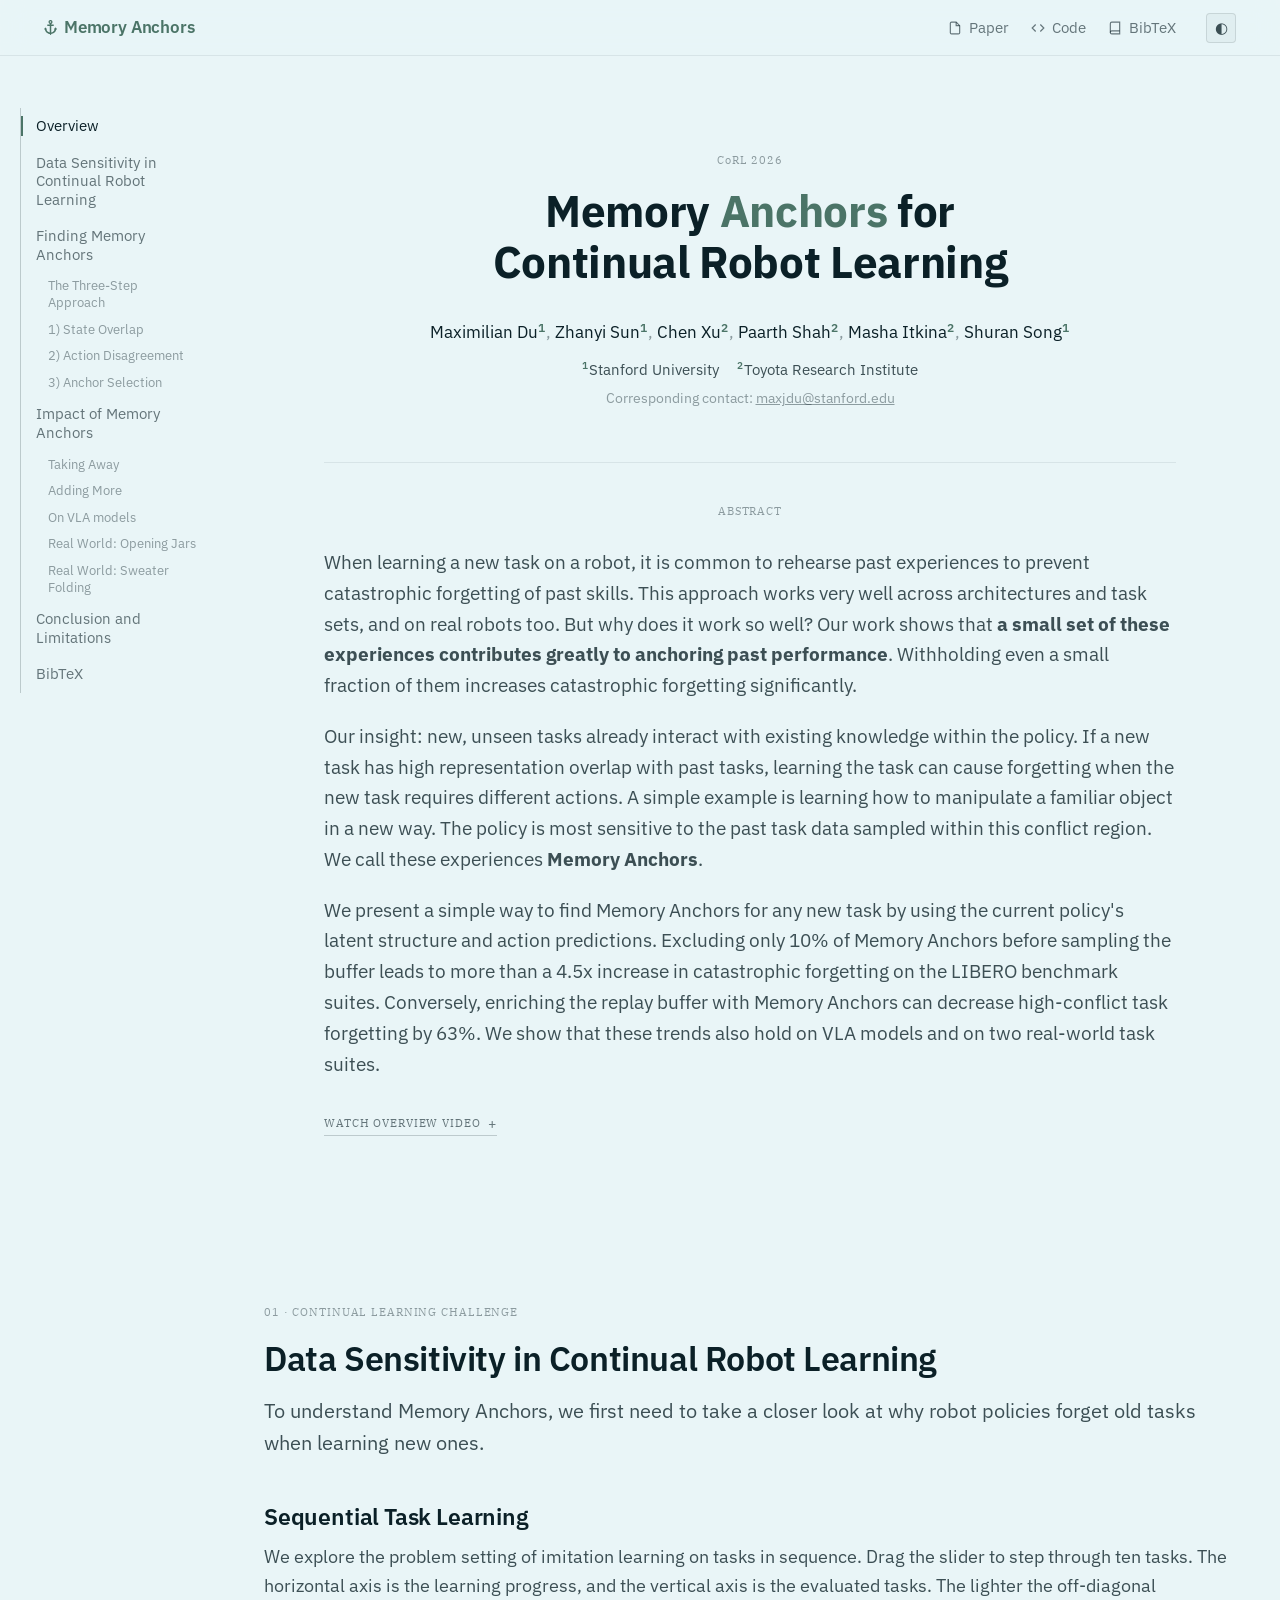
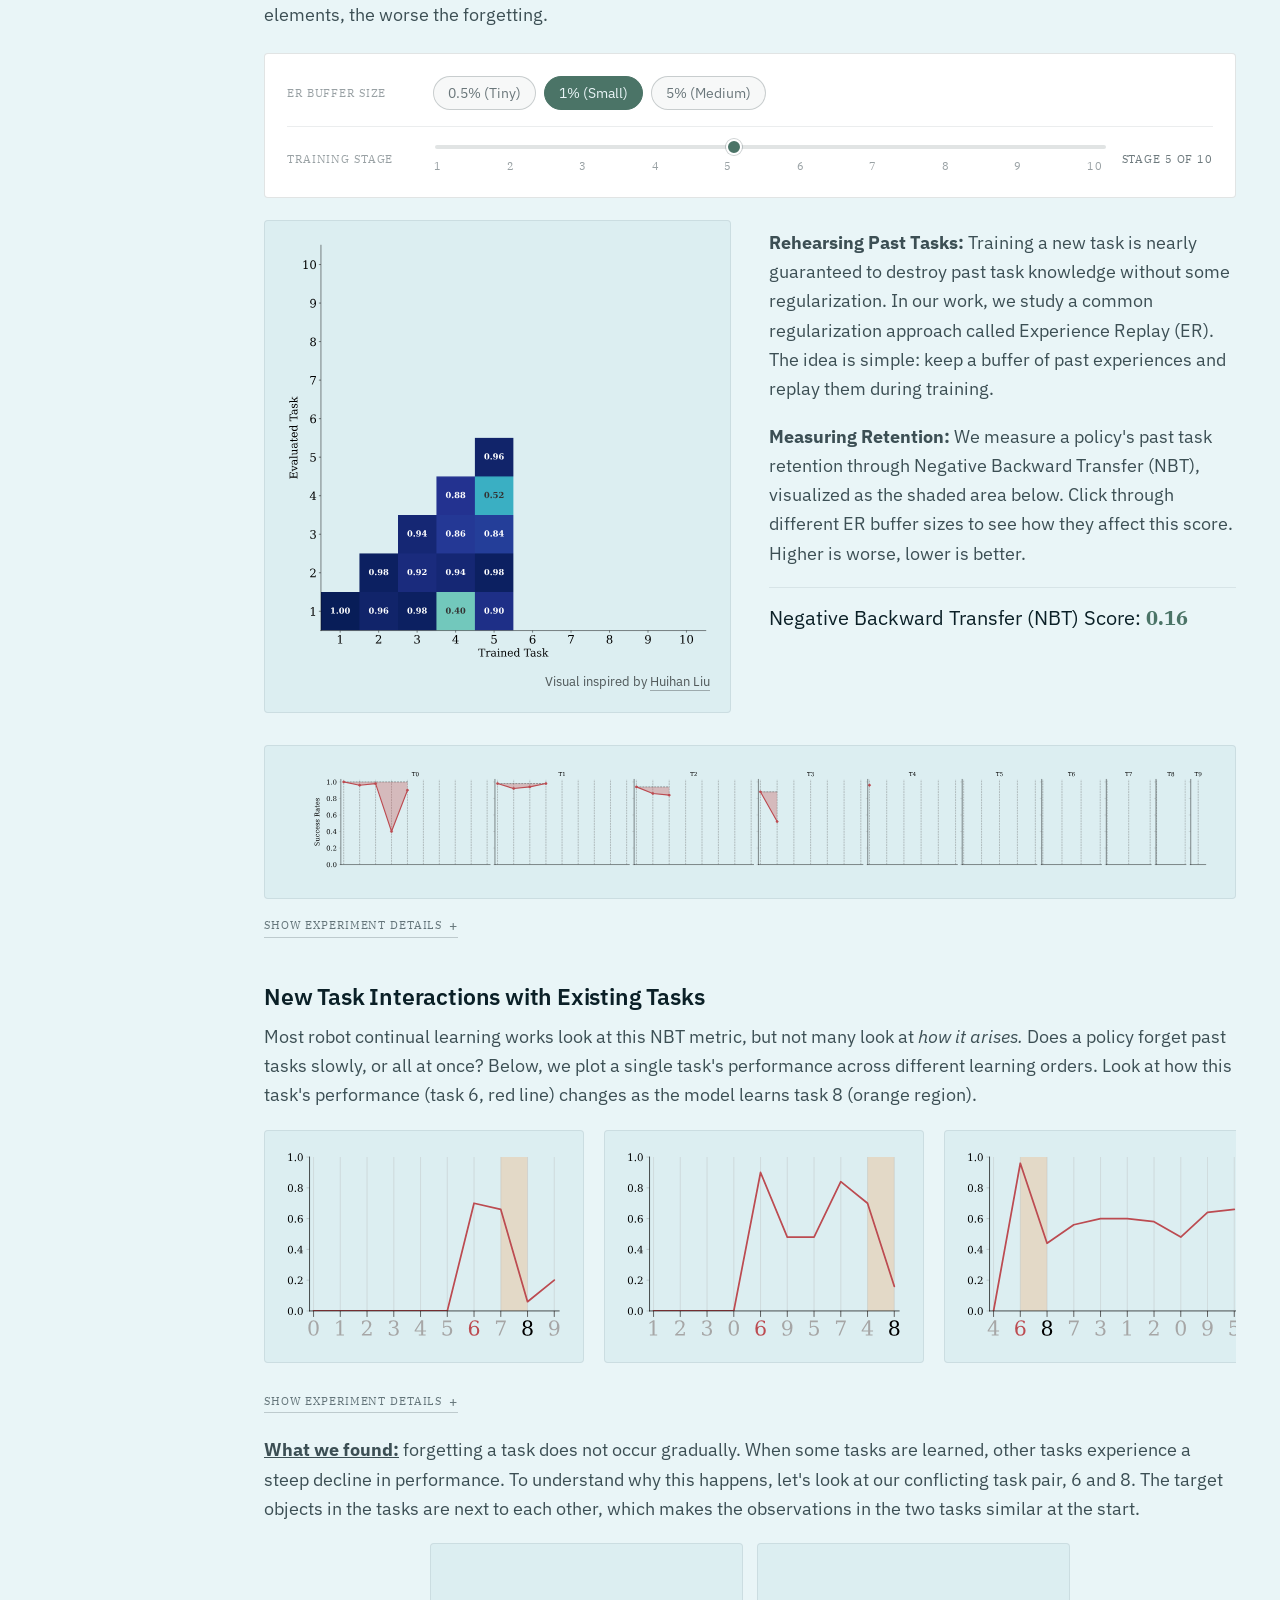
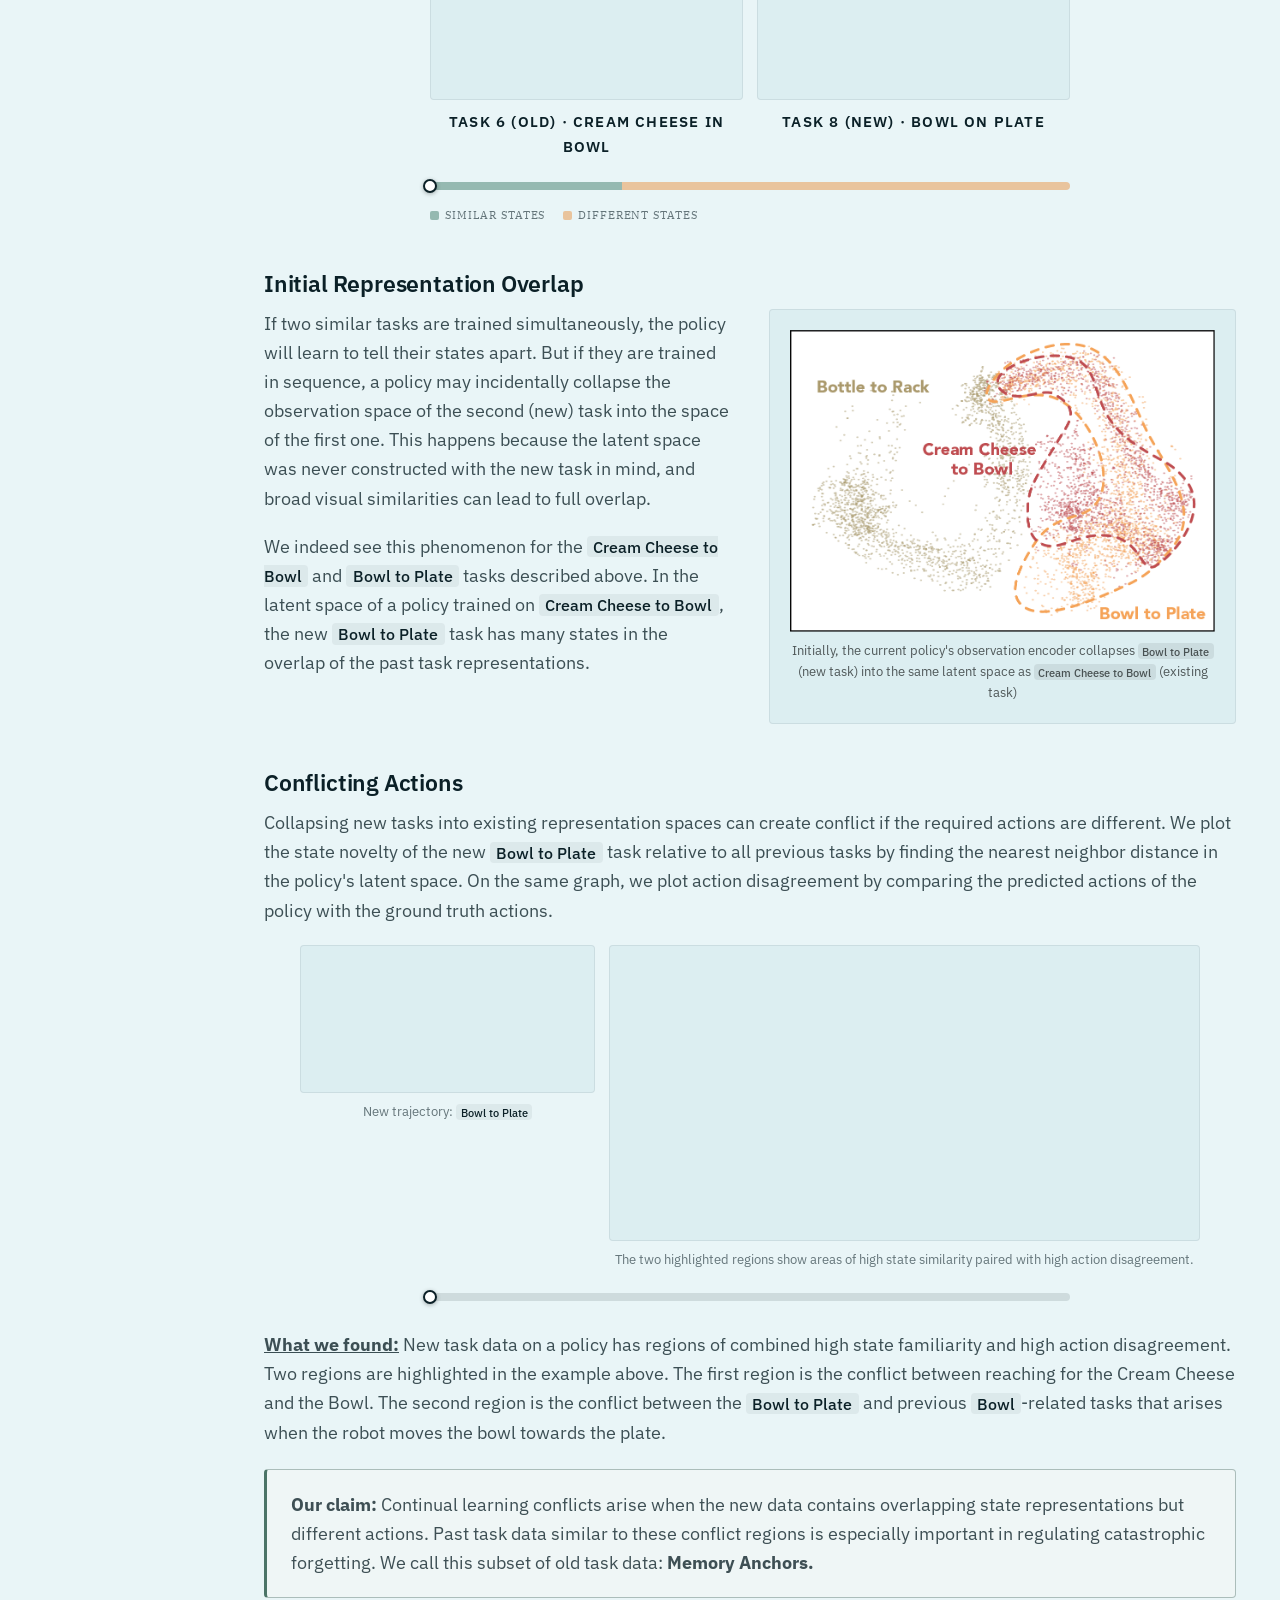
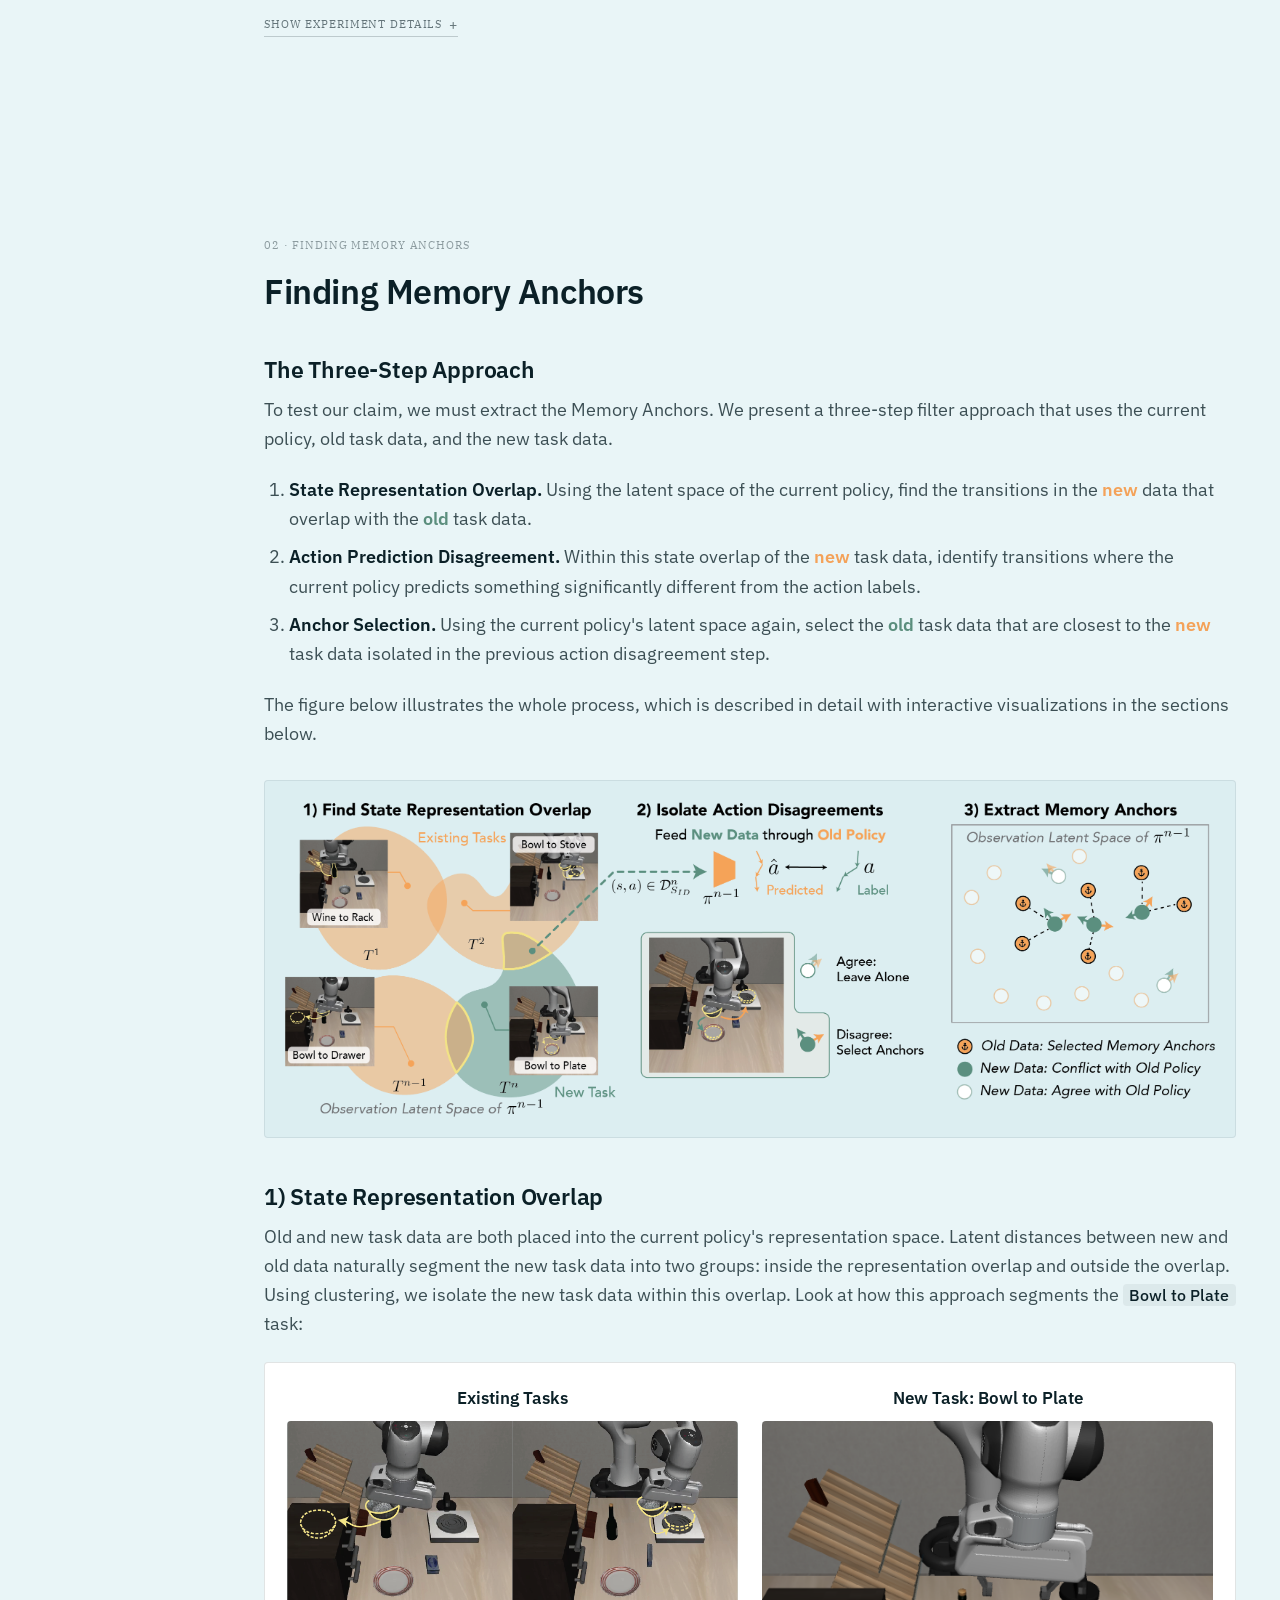
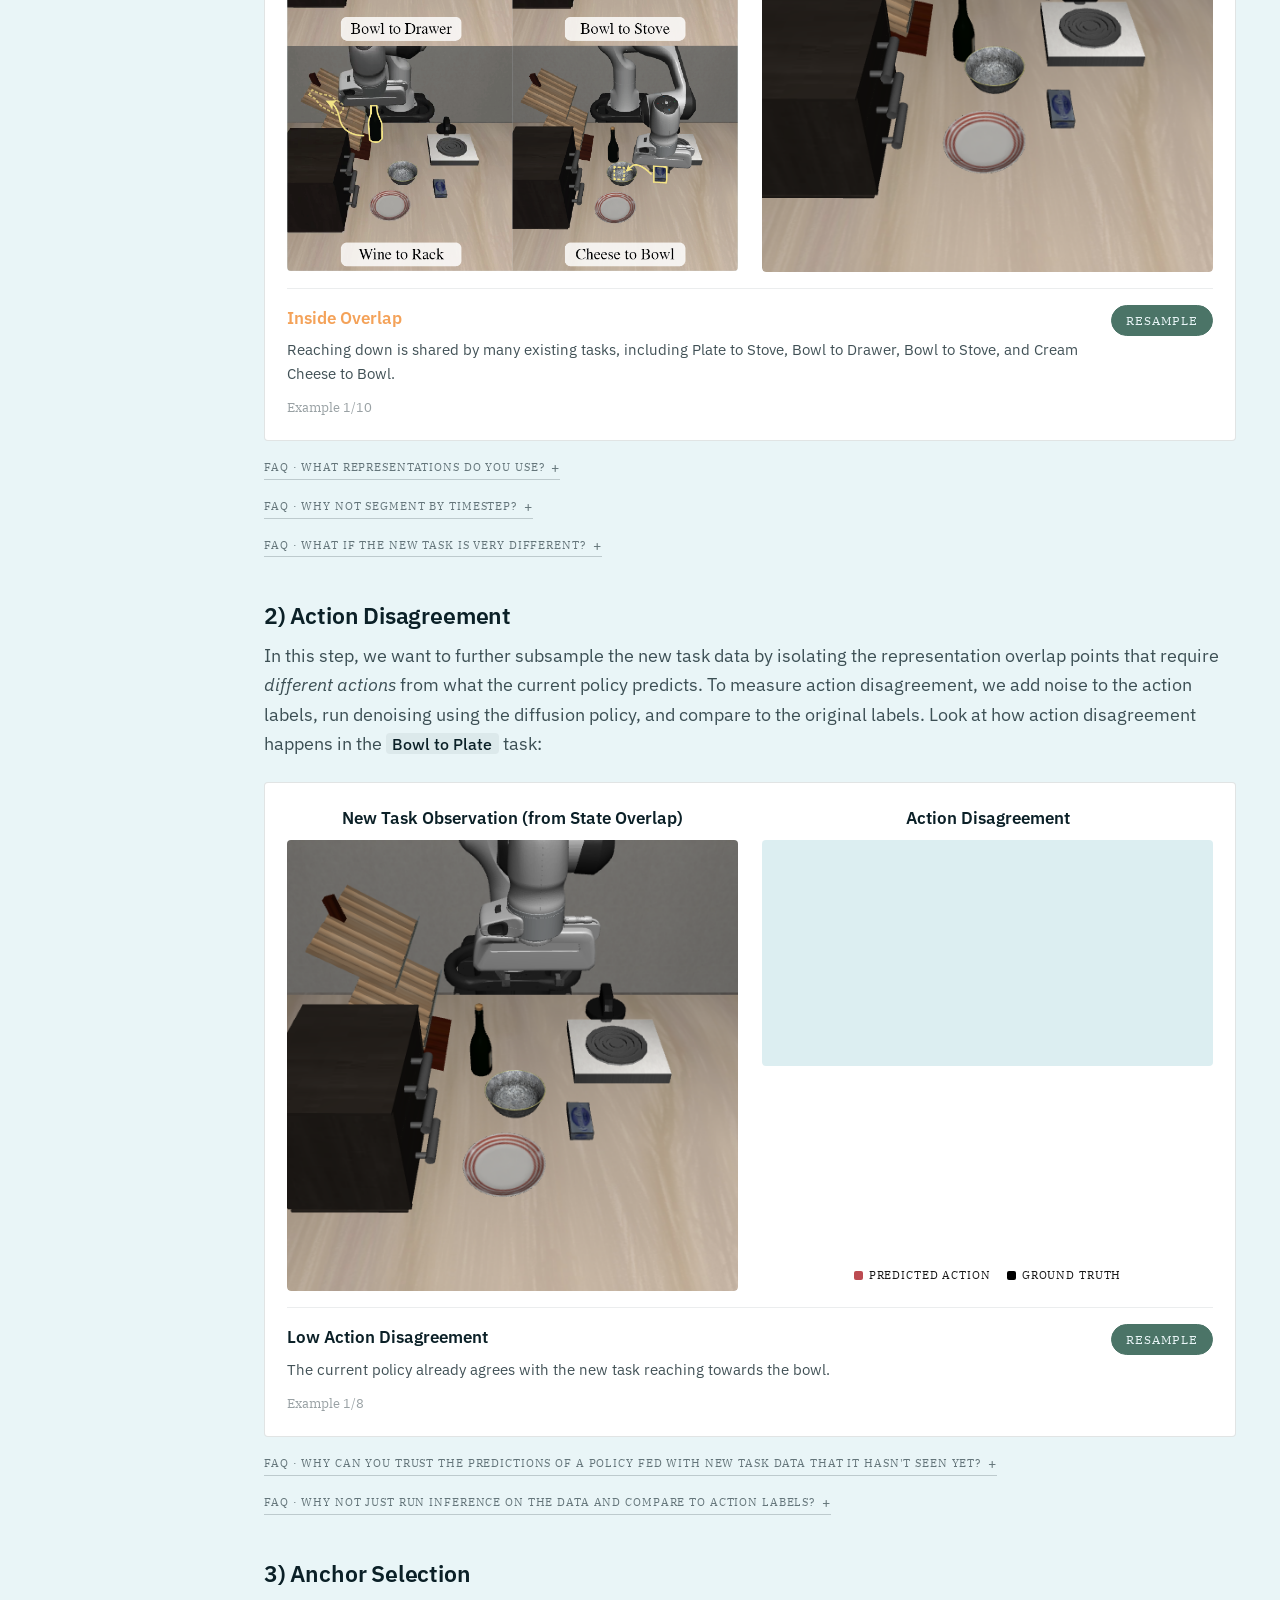
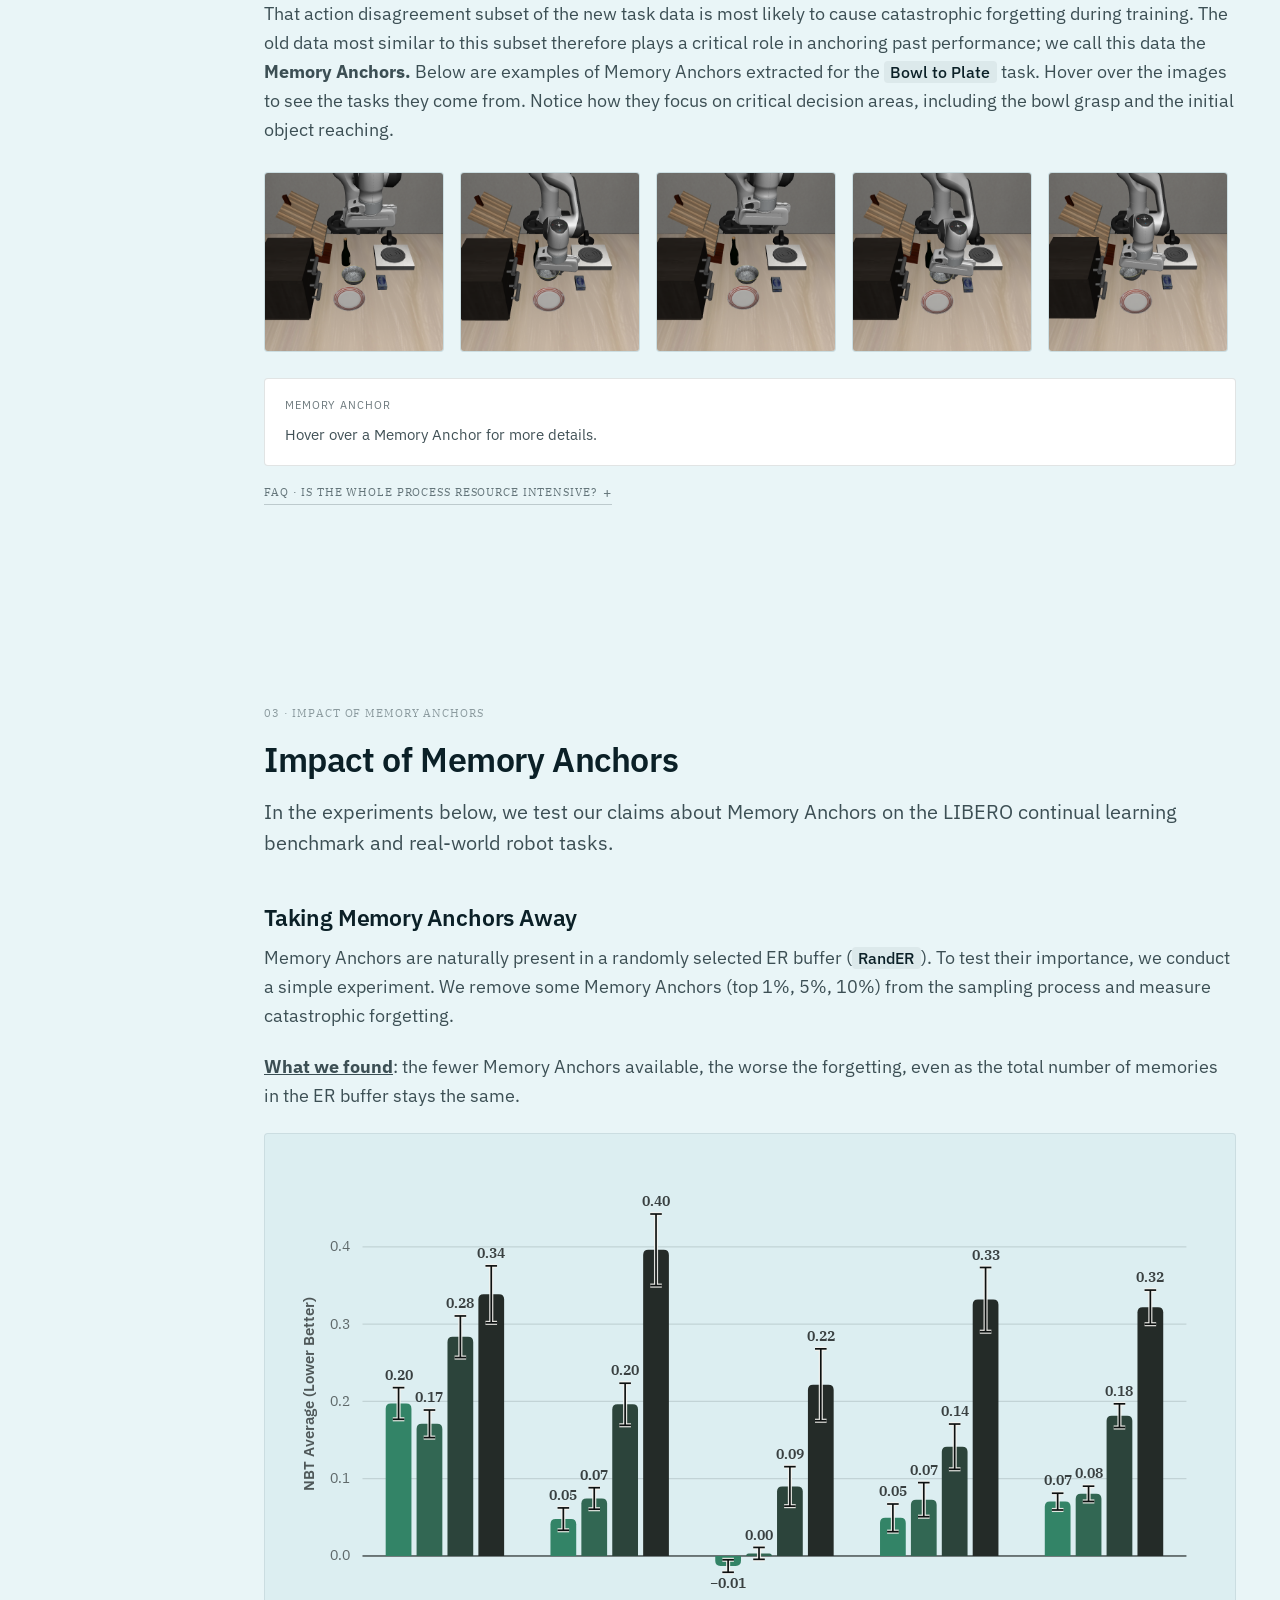
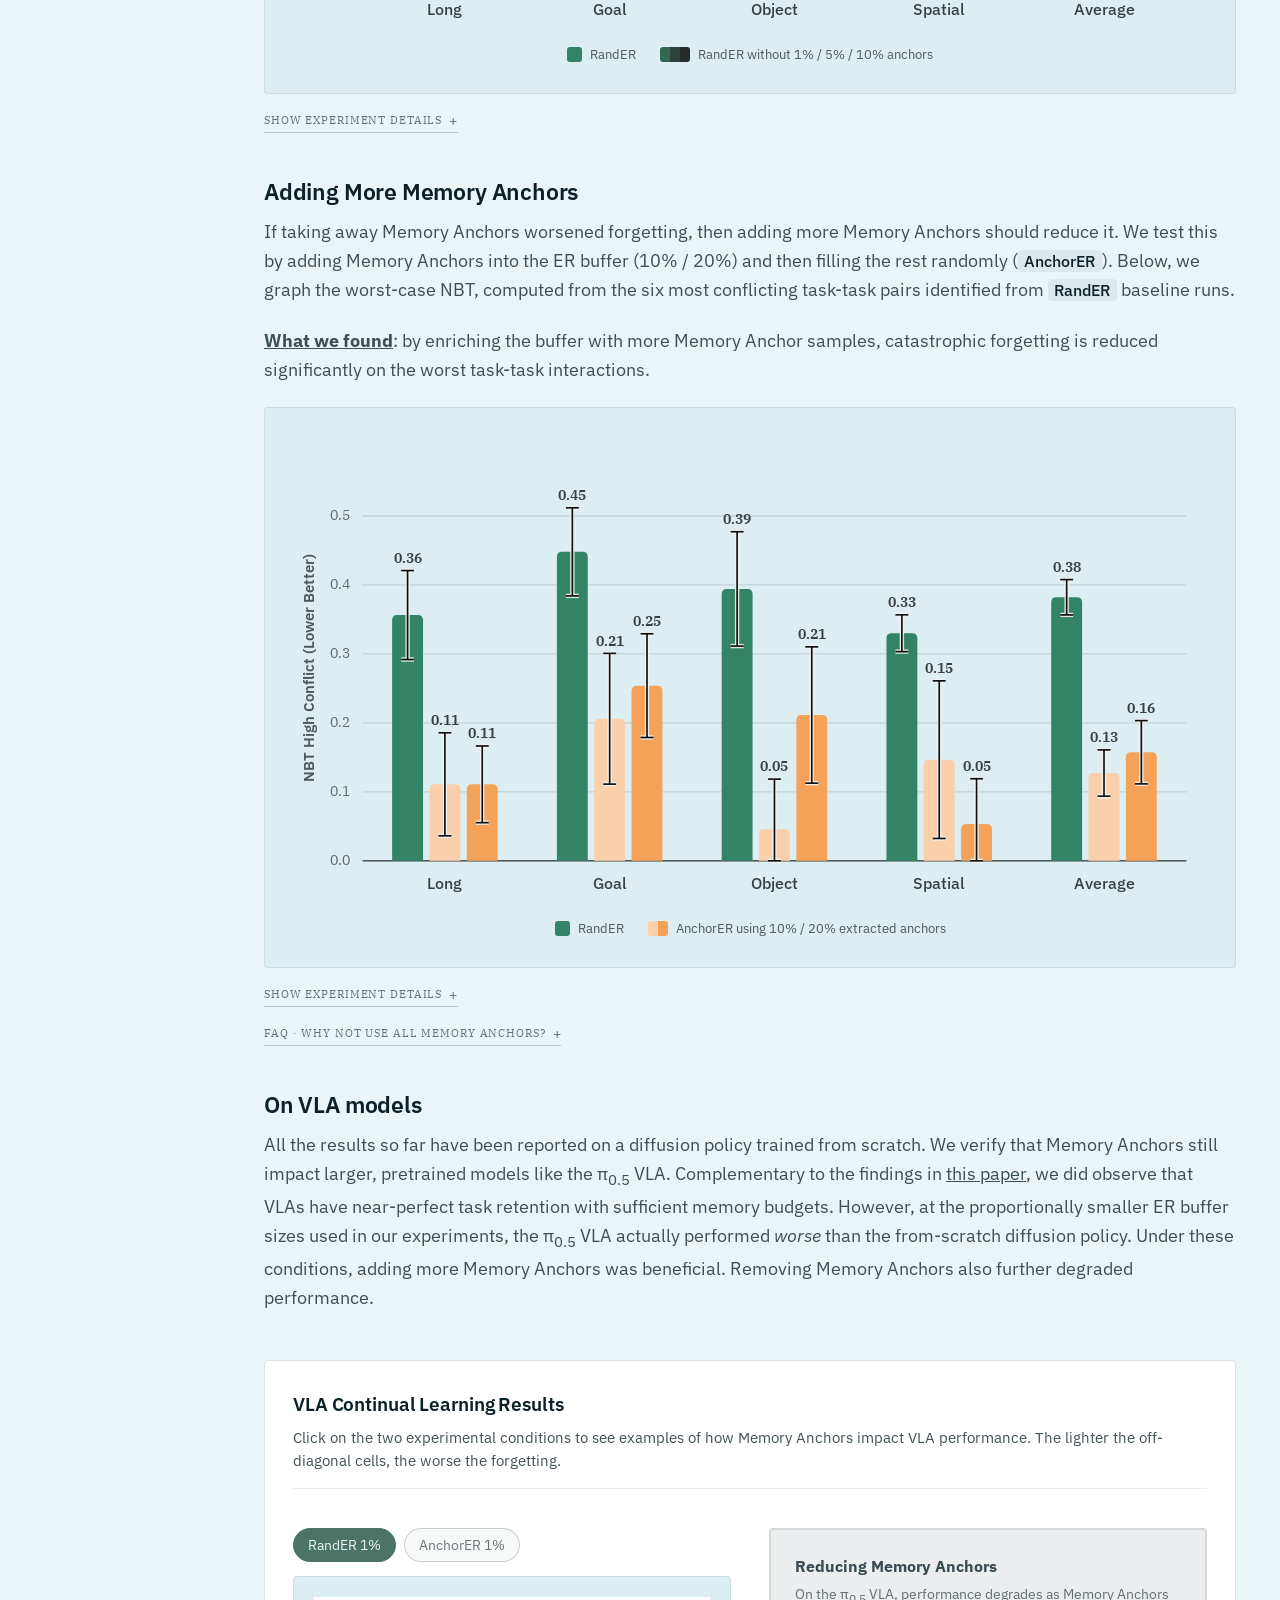
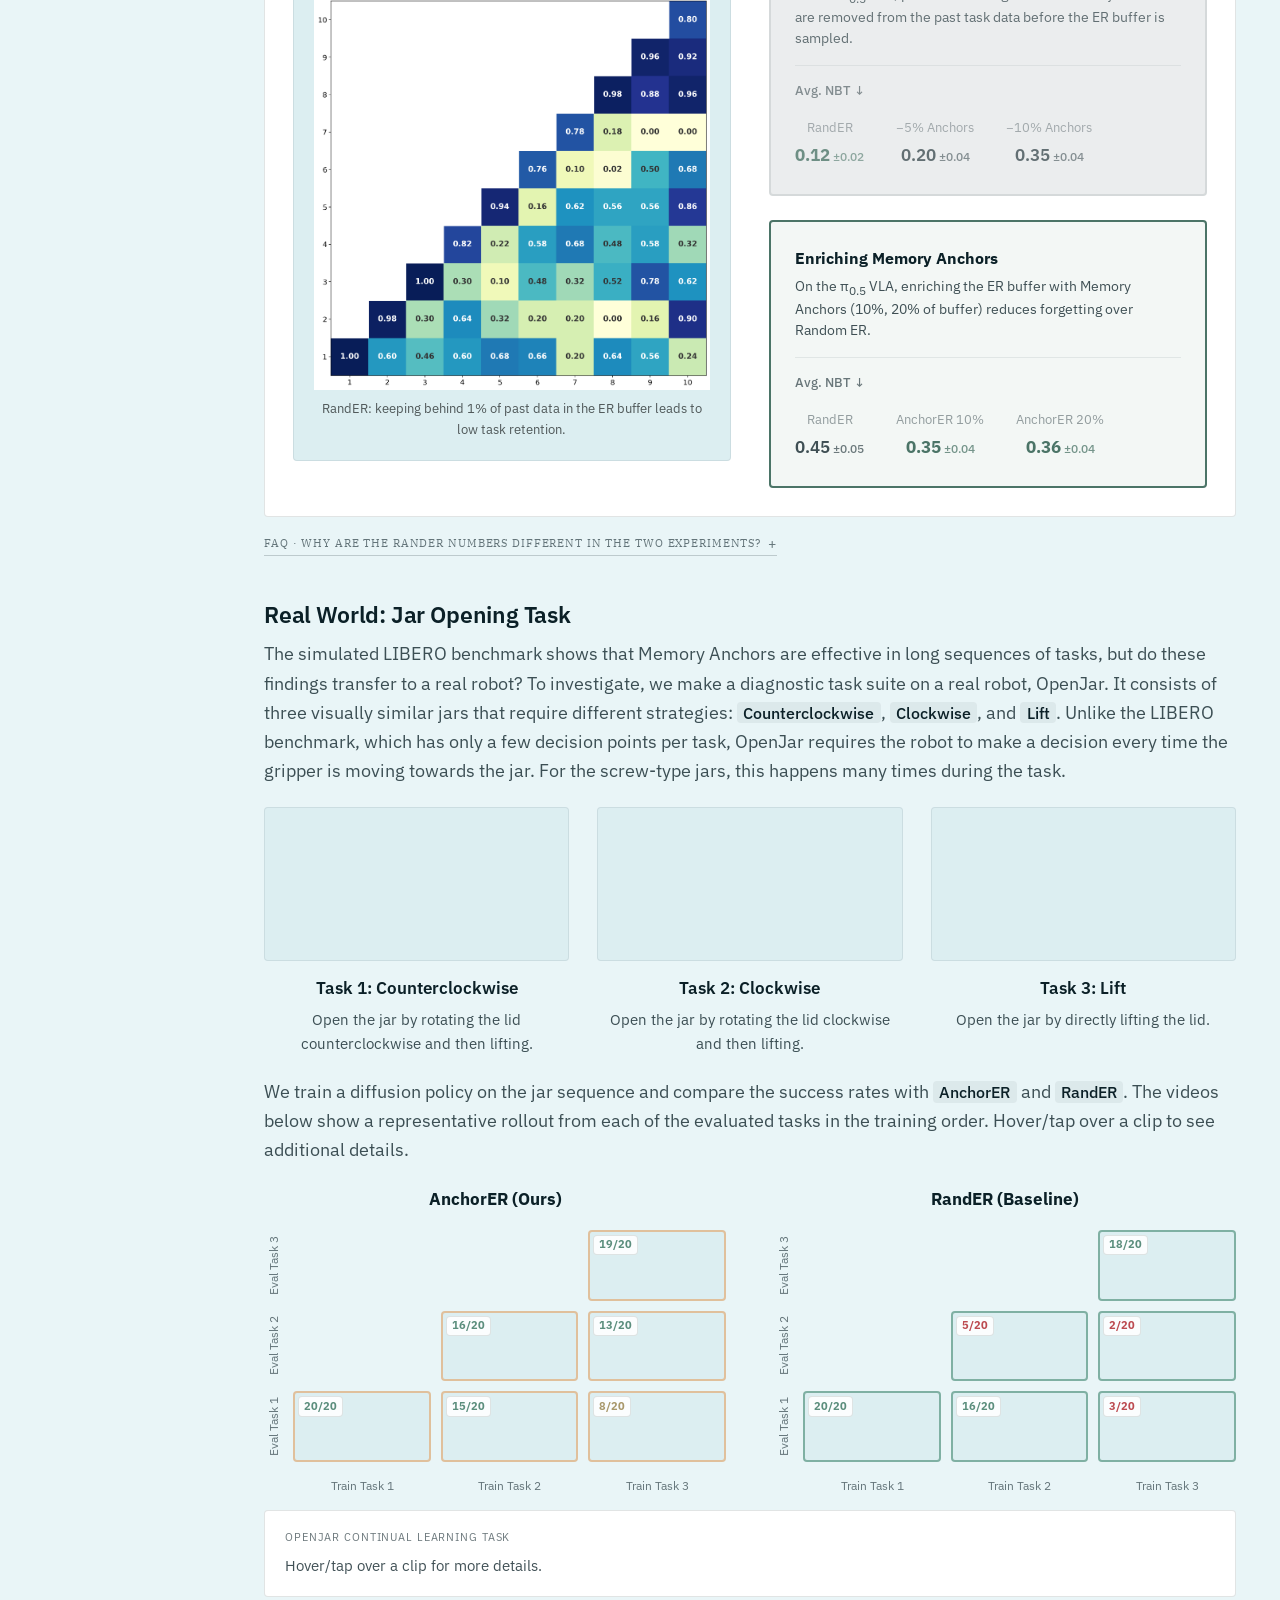
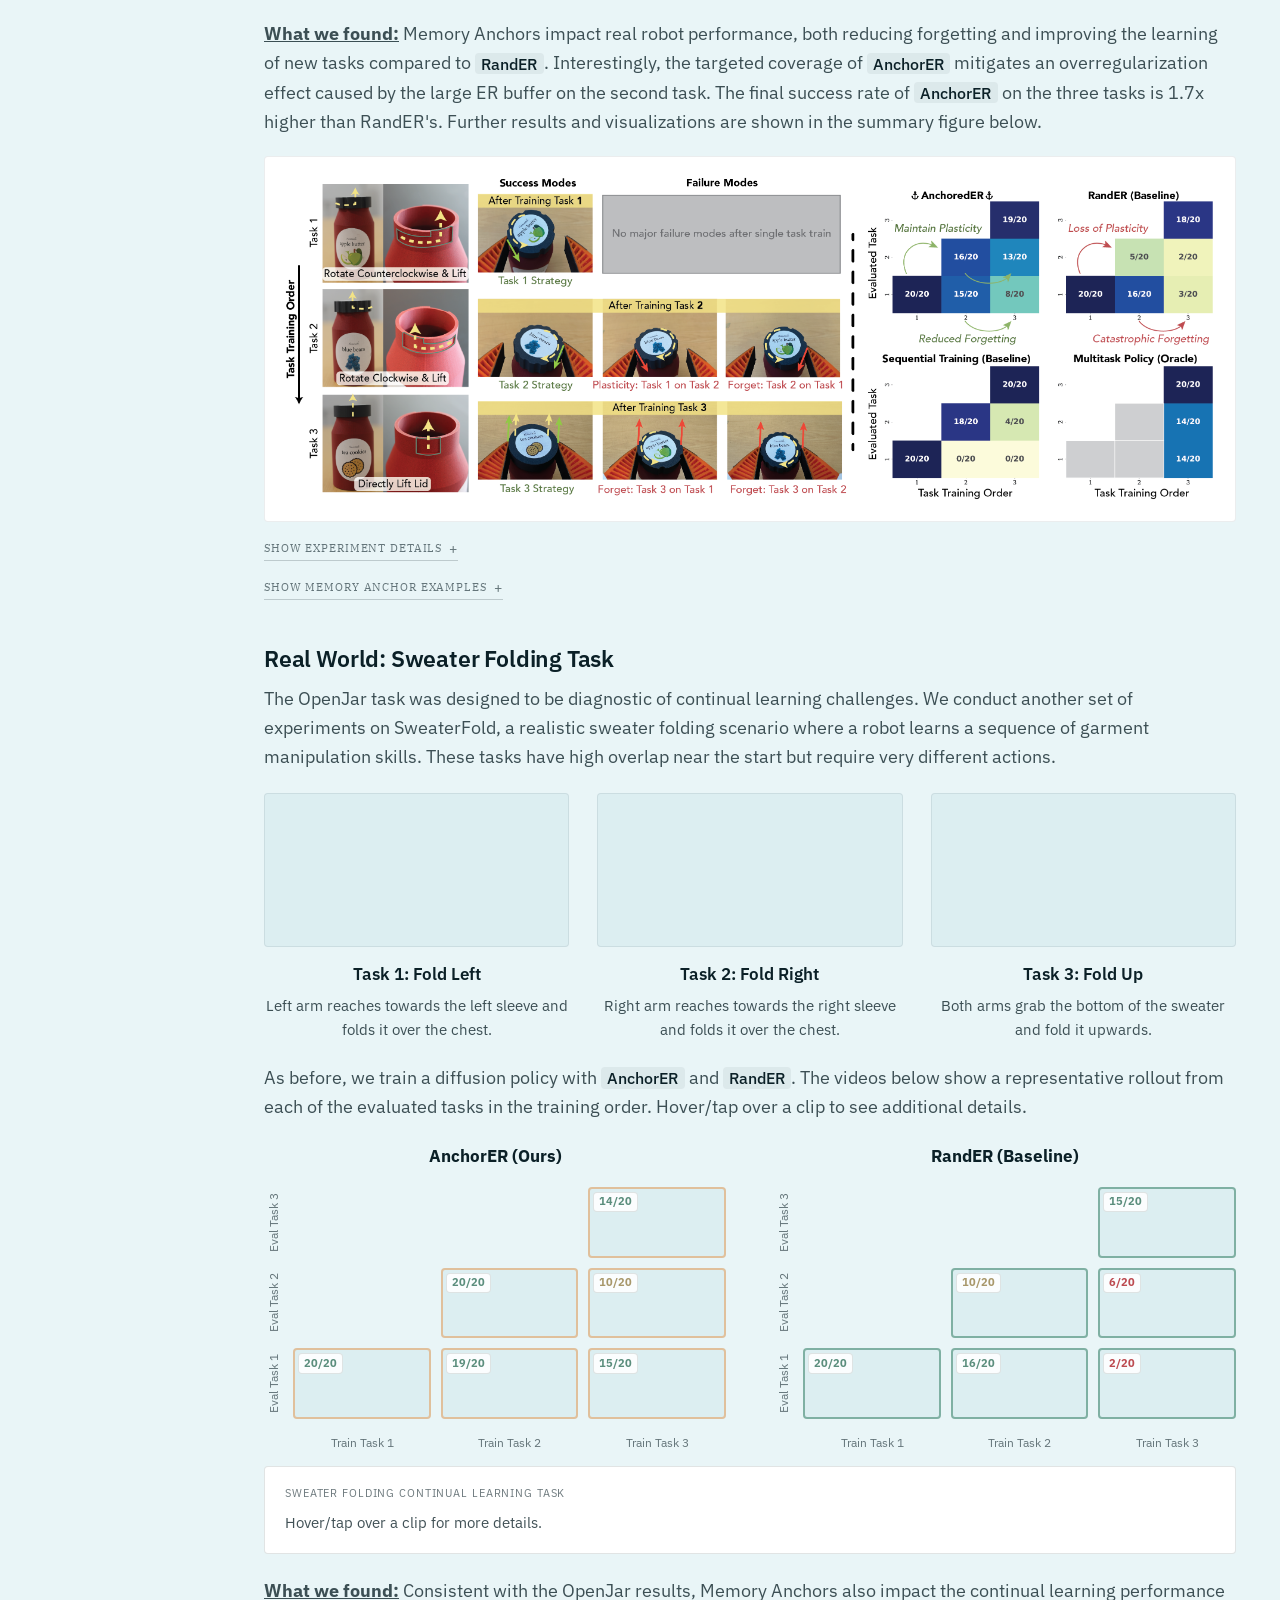
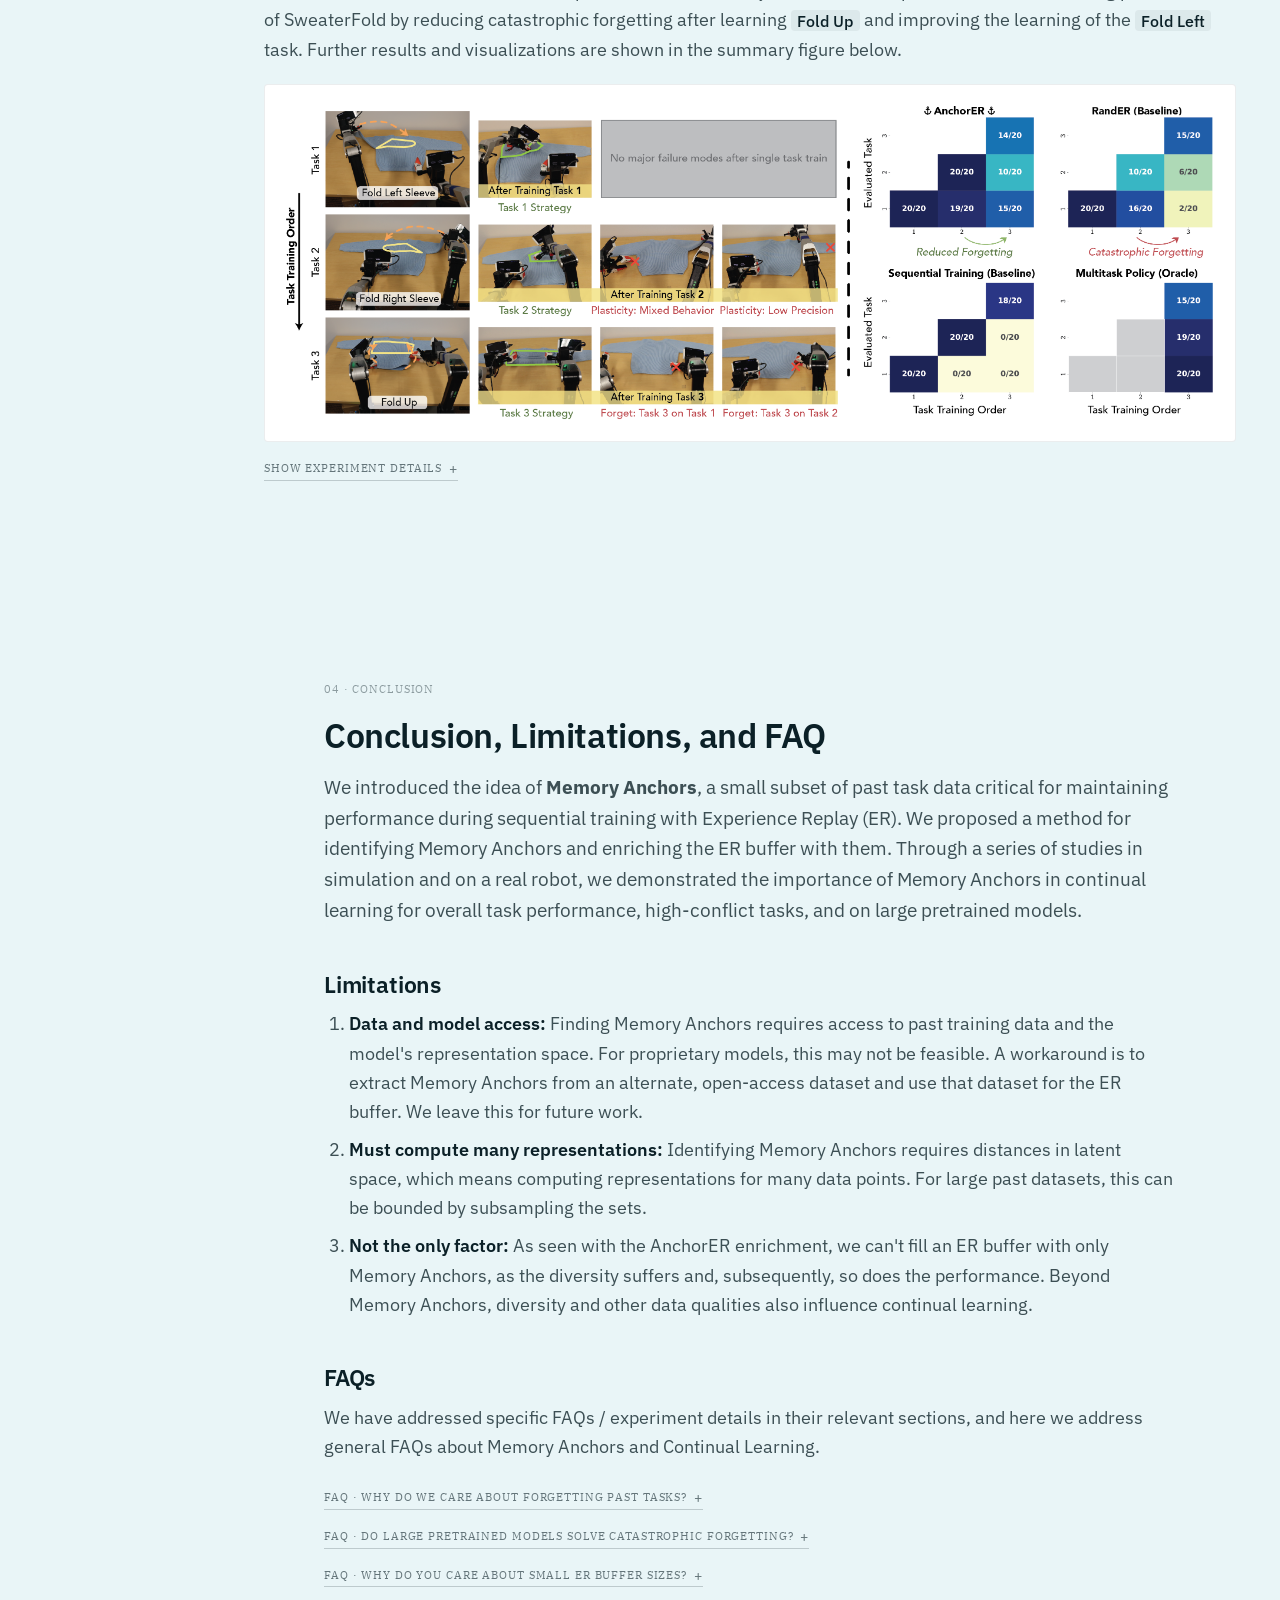
==== commit 99a13494: "update corl acceptance" ====
--- a/index.html
+++ b/index.html
@@ -24,7 +24,7 @@
   <meta property="og:url" content="https://robot-adaptation.github.io/MemoryAnchors/">
   <meta property="og:title" content="Memory Anchors for Continual Robot Learning">
   <meta property="og:description" content="When learning a sequence of tasks for robots, rehearsing past tasks prevents forgetting. But not all past data is created equal.">
-  <meta property="og:image" content="https://robot-adaptation.github.io/MemoryAnchors/assets/og-image.png">
+  <meta property="og:image" content="https://robot-adaptation.github.io/MemoryAnchors/assets/og-image-v2.png">
   <meta property="og:image:type" content="image/png">
   <meta property="og:image:width" content="1200">
   <meta property="og:image:height" content="630">
@@ -32,7 +32,7 @@
   <meta name="twitter:card" content="summary_large_image">
   <meta name="twitter:title" content="Memory Anchors for Continual Robot Learning">
   <meta name="twitter:description" content="When learning a sequence of tasks for robots, rehearsing past tasks prevents forgetting. But not all past data is created equal.">
-  <meta name="twitter:image" content="https://robot-adaptation.github.io/MemoryAnchors/assets/og-image.png">
+  <meta name="twitter:image" content="https://robot-adaptation.github.io/MemoryAnchors/assets/og-image-v2.png">
   <title>MemoryAnchors</title>
   <link rel="preconnect" href="https://fonts.googleapis.com">
   <link rel="preconnect" href="https://fonts.gstatic.com" crossorigin>
@@ -57,14 +57,16 @@
       </a>
       <!-- <span class="nav__title">A minimal, flex-π inspired template</span> -->
       <div class="nav__actions">
-        <a class="navbtn" href="#" aria-label="Paper">
+        <a class="navbtn" href="https://arxiv.org/abs/2608.26545" target="_blank" rel="noopener noreferrer" aria-label="Paper">
           <svg viewBox="0 0 24 24" fill="none" stroke="currentColor" stroke-width="2" aria-hidden="true"><path d="M14 2H6a2 2 0 0 0-2 2v16a2 2 0 0 0 2 2h12a2 2 0 0 0 2-2V8z"/><path d="M14 2v6h6"/></svg>
           <span class="navbtn__label">Paper</span>
         </a>
-        <a class="navbtn" href="#" aria-label="Code">
+        <!-- no repo to link to yet, so this opens #code-notice instead of a
+             dead href; it is a <button> because it does not navigate -->
+        <button class="navbtn" type="button" data-notice-open="code-notice" aria-haspopup="dialog" aria-label="Code">
           <svg viewBox="0 0 24 24" fill="none" stroke="currentColor" stroke-width="2" aria-hidden="true"><path d="M16 18l6-6-6-6M8 6l-6 6 6 6"/></svg>
           <span class="navbtn__label">Code</span>
-        </a>
+        </button>
         <a class="navbtn" href="#bibtex" aria-label="BibTeX">
           <svg viewBox="0 0 24 24" fill="none" stroke="currentColor" stroke-width="2" aria-hidden="true"><path d="M4 19.5A2.5 2.5 0 0 1 6.5 17H20"/><path d="M6.5 2H20v20H6.5A2.5 2.5 0 0 1 4 19.5v-15A2.5 2.5 0 0 1 6.5 2z"/></svg>
           <span class="navbtn__label">BibTeX</span>
@@ -103,7 +105,7 @@
   <main id="top">
     <header class="hero" id="overview">
       <div class="wrap wrap--mid">
-        <p class="eyebrow">Preprint &middot; 2026</p>
+        <p class="eyebrow eyebrow--exact">CoRL 2026</p>
         <h1 class="hero__title">Memory <span class="mark">Anchors</span> for Continual Robot Learning</h1>
         <p class="authors">
           Maximilian Du<sup>1</sup><span class="sep">, </span>Zhanyi Sun<sup>1</sup><span class="sep">, </span>Chen Xu<sup>2</sup><span class="sep">, </span>Paarth Shah<sup>2</sup><span class="sep">, </span>Masha Itkina<sup>2</sup><span class="sep">, </span>Shuran Song<sup>1</sup>
@@ -1149,11 +1151,14 @@
         <h2 class="sec__title">BibTeX</h2>
         <div class="bib">
           <button class="bib__copy" type="button" id="bib-copy">Copy</button>
-          <pre id="bib-text">@article{placeholder2026,
-  title   = {Placeholder Title Goes Here},
-  author  = {Last, First and Last, First},
-  journal = {arXiv preprint arXiv:0000.00000},
-  year    = {2026}
+          <pre id="bib-text">@misc{du2026memoryanchorscontinualrobot,
+      title={Memory Anchors for Continual Robot Learning}, 
+      author={Maximilian Du and Zhanyi Sun and Chen Xu and Paarth Shah and Masha Itkina and Shuran Song},
+      year={2026},
+      eprint={2608.26545},
+      archivePrefix={arXiv},
+      primaryClass={cs.RO},
+      url={https://arxiv.org/abs/2608.26545}, 
 }</pre>
         </div>
       </div>
@@ -1166,6 +1171,12 @@
     </div>
   </footer>
 
+  <dialog class="notice" id="code-notice" aria-labelledby="code-notice-title">
+    <p class="eyebrow notice__label" id="code-notice-title">Code</p>
+    <p class="notice__text">Code coming soon! Estimated date: mid-September. Reach out to the corresponding author (maxjdu@stanford.edu) if you want an earlier version.</p>
+    <button class="notice__close" type="button" data-notice-close>Got it</button>
+  </dialog>
+
   <script src="js/main.js"></script>
 </body>
 </html>
--- a/css/style.css
+++ b/css/style.css
@@ -145,6 +145,9 @@
   font-size: var(--fs-meta); letter-spacing: var(--ls-meta); text-transform: uppercase;
   color: var(--fg-faint); margin-bottom: 16px;
 }
+/* for eyebrows whose text carries meaningful capitalization (e.g. "CoRL"),
+   which the blanket uppercase above would flatten */
+.eyebrow--exact { text-transform: none; }
 
 /* ==========================================================================
    nav
@@ -187,6 +190,14 @@
 }
 .navbtn:hover { color: var(--fg); background: var(--surface-2); }
 .navbtn svg { width: 14px; height: 14px; flex: none; }
+/* the "Code" nav item is a <button> (it opens a note rather than navigating),
+   so strip the UA button chrome to keep it identical to its <a> siblings */
+/* no font-size here on purpose: .navbtn's own 14.5px already beats the UA
+   button default, and re-declaring it would fork the two from each other */
+button.navbtn {
+  border: 0; background: none; cursor: pointer;
+  font-family: inherit; font-weight: inherit; line-height: inherit;
+}
 @media (min-width: 1024px) {
   .nav__title { display: block; flex: 1 1 auto; min-width: 0; }
 }
@@ -1142,3 +1153,31 @@
   }
   .vla-explorer > * { min-width: 0; }
 }
+
+/* ==========================================================================
+   notice dialog: a short note for a nav item that has nowhere to point yet
+   ========================================================================== */
+.notice {
+  width: min(340px, calc(100vw - 2 * var(--pad)));
+  padding: clamp(18px, 2.4vw, 24px);
+  border: 1px solid var(--border-soft);
+  border-left: 3px solid var(--primary);
+  border-radius: var(--radius);
+  background: var(--bg-raise);
+  color: var(--fg);
+  font-family: var(--ff-body);
+  box-shadow: 0 18px 44px rgba(0, 0, 0, .28);
+}
+.notice::backdrop { background: rgba(6, 12, 18, .5); }
+.notice__label { margin-bottom: 10px; }
+.notice__text {
+  margin: 0 0 18px; font-size: 15px; line-height: 1.6; color: var(--fg-muted);
+}
+.notice__close {
+  display: inline-flex; align-items: center; cursor: pointer;
+  padding: 7px 15px; font: inherit; font-size: 13.5px;
+  border: 1px solid var(--border); border-radius: var(--radius-pill);
+  background: var(--surface); color: var(--fg);
+  transition: background .18s var(--ease), border-color .18s var(--ease);
+}
+.notice__close:hover { background: var(--surface-2); border-color: var(--primary); }
